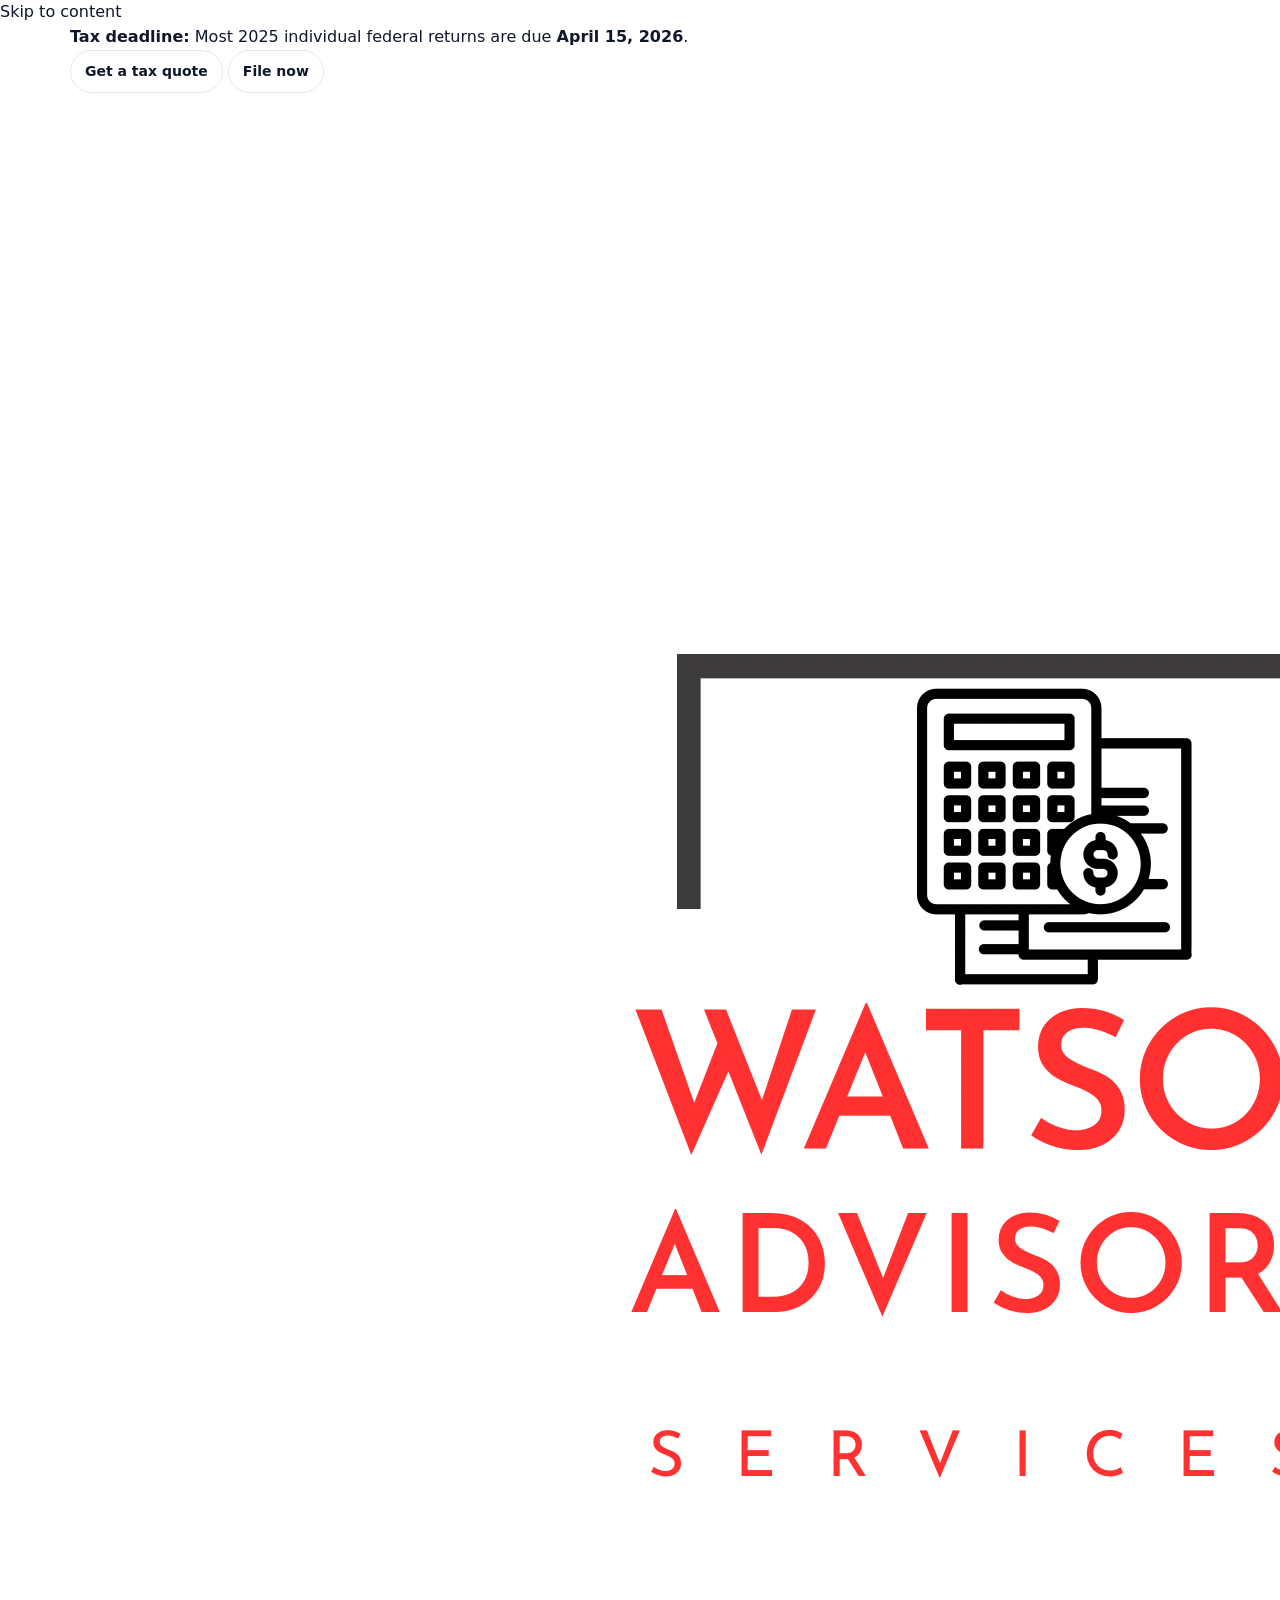
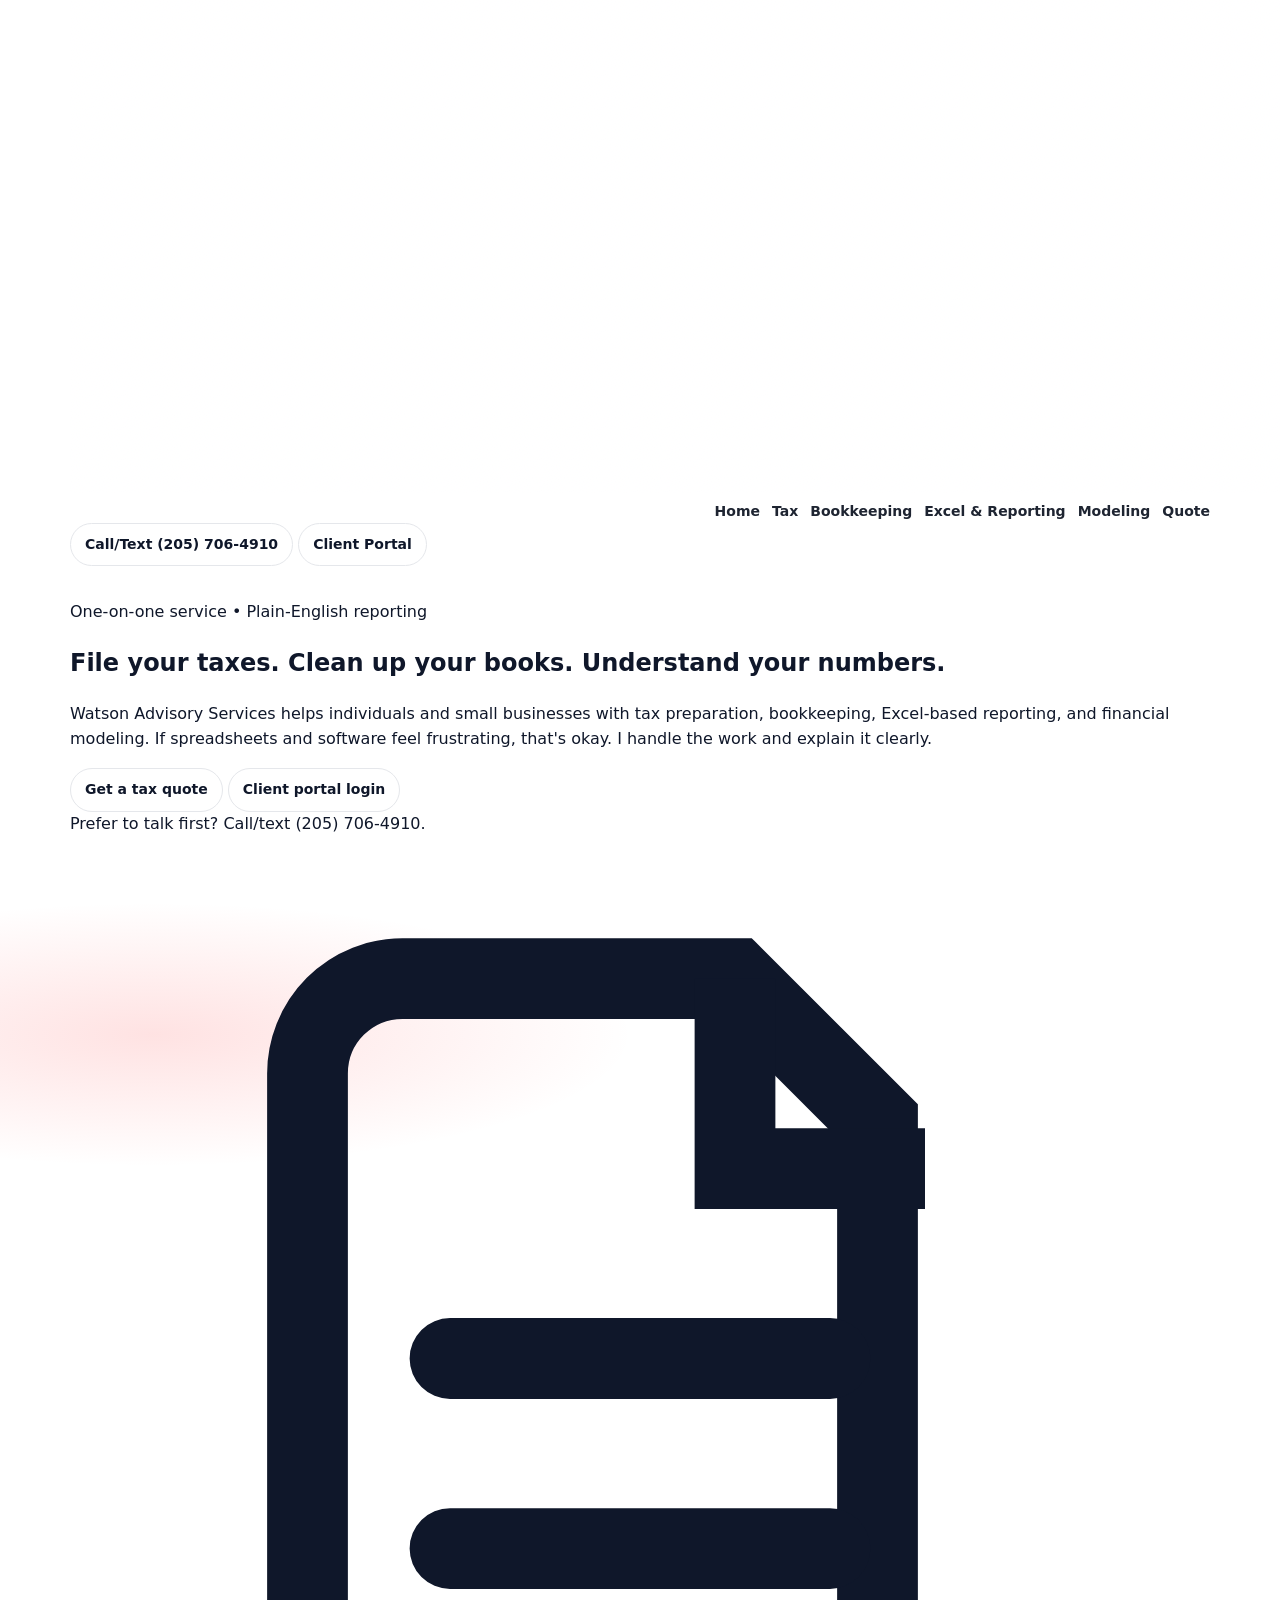
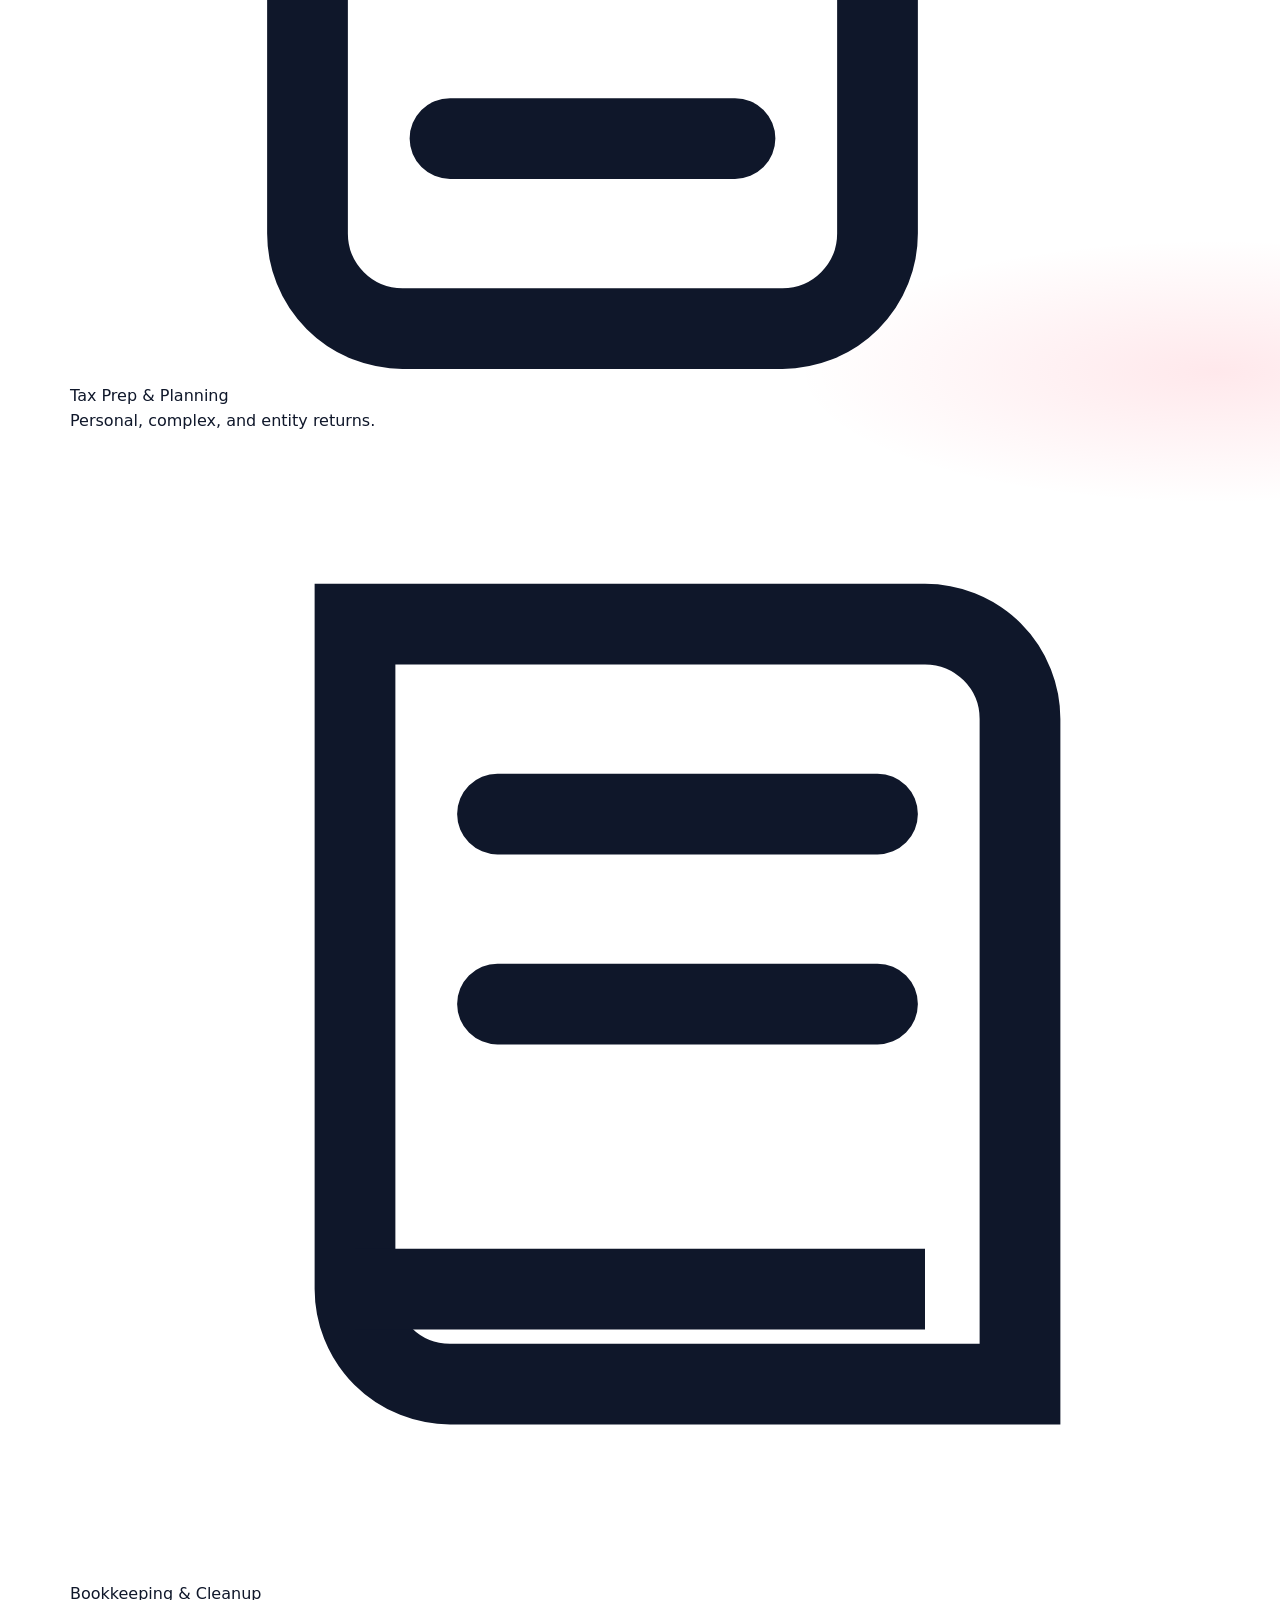
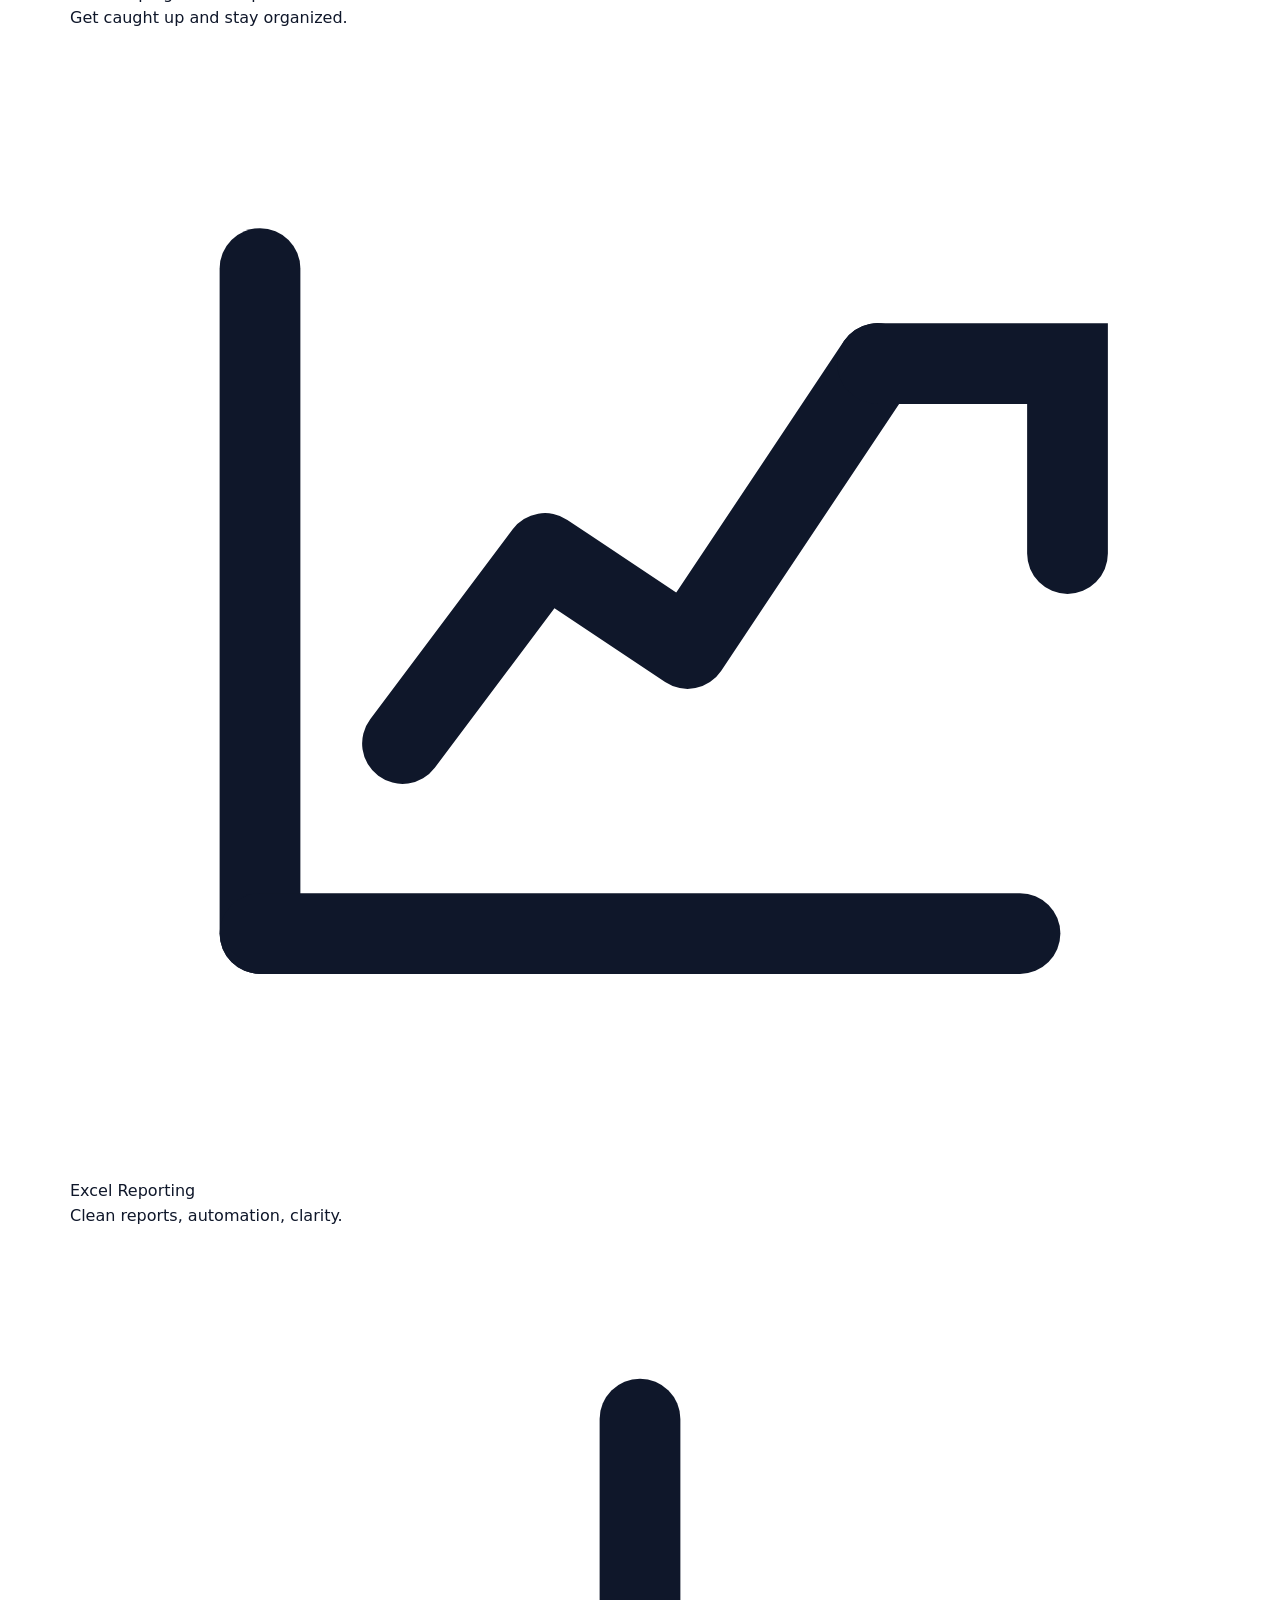
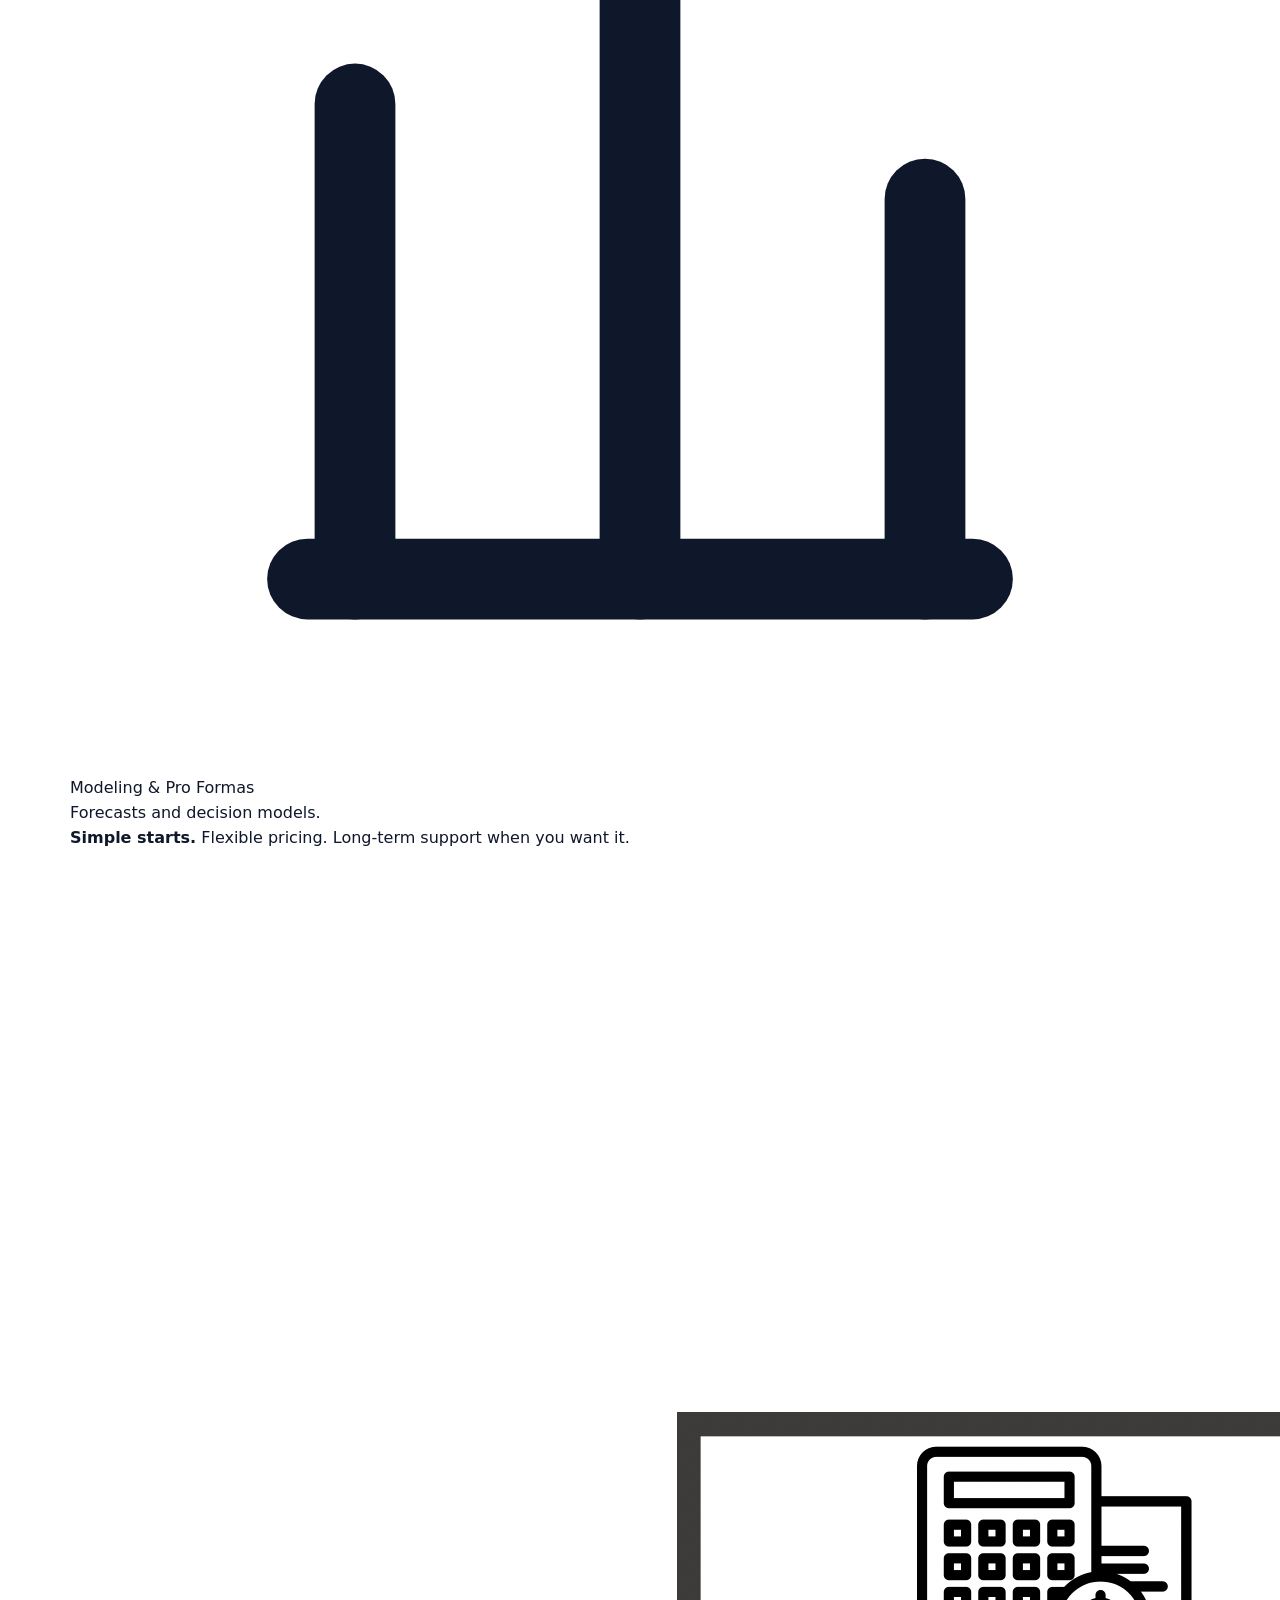
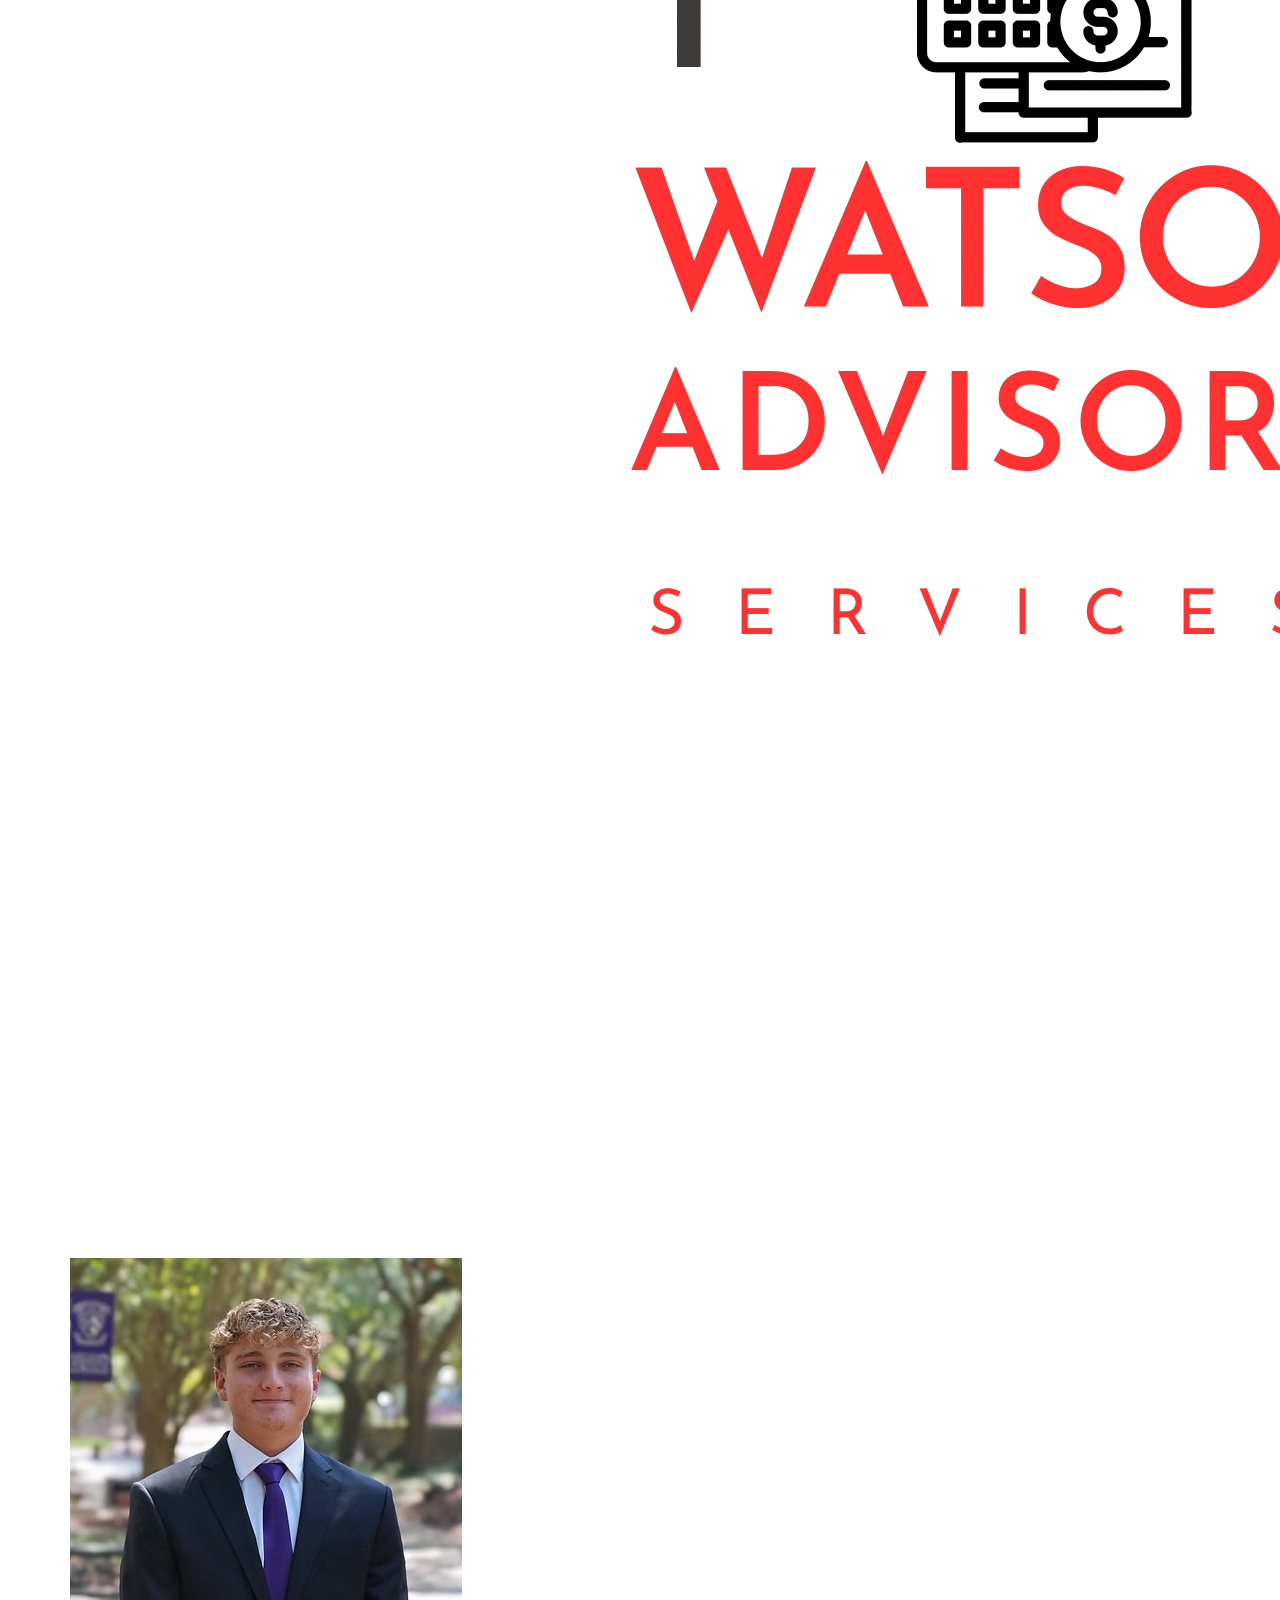
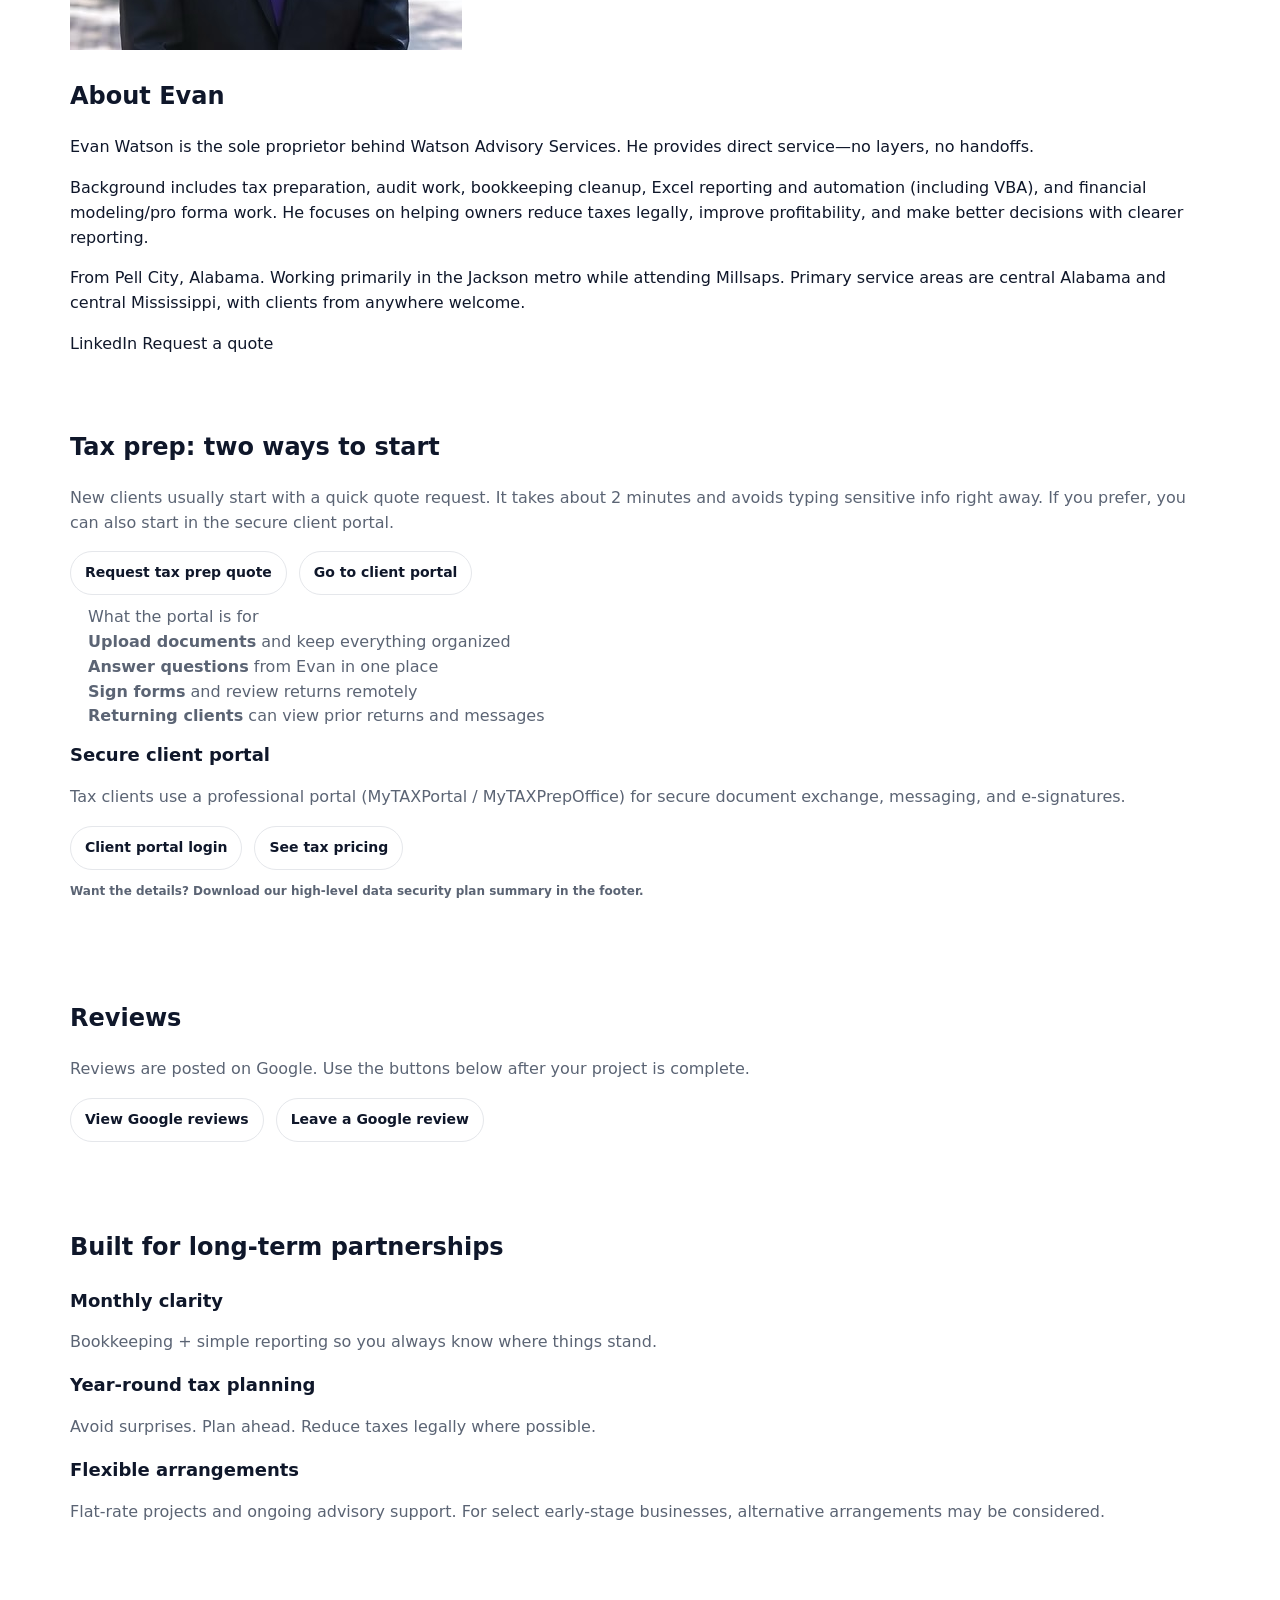
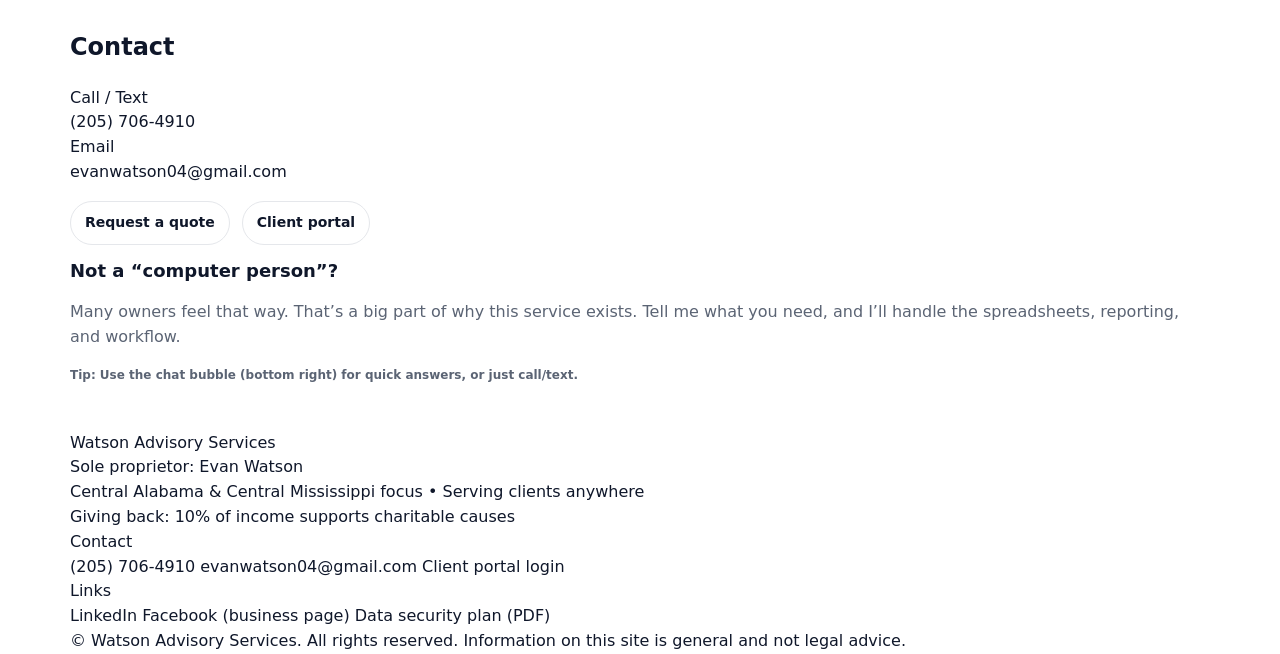
==== index.html @ af69d078 "Add files via upload" ====
<!doctype html>
<html lang="en">
<head>
  <meta charset="utf-8" />
  <meta name="viewport" content="width=device-width,initial-scale=1" />
  <title>Watson Advisory Services | Tax Prep, Bookkeeping, Excel Reporting</title>
  <meta name="description" content="Tax preparation, bookkeeping & cleanup, Excel reporting, and financial modeling—delivered directly by Evan Watson. Flexible start: request a quote or use the secure client portal." />
  <link rel="icon" href="logo.jpg" />
  <link rel="stylesheet" href="styles.css" />
  <script defer src="script.js"></script>
</head>

<body>
  <a class="skip" href="#main">Skip to content</a>

  <div class="topbar" role="banner" aria-label="Tax deadline banner">
    <div class="container topbar__inner">
      <div class="topbar__text">
        <strong>Tax deadline:</strong> Most 2025 individual federal returns are due <strong>April 15, 2026</strong>.
      </div>
      <div class="topbar__actions">
        <a class="btn btn--small btn--ghost" href="quote.html?service=tax">Get a tax quote</a>
        <a class="btn btn--small btn--primary" href="https://watsonadvisoryservices.mytaxportal.online/" target="_blank" rel="noopener">File now</a>
      </div>
    </div>
  </div>

  <header class="header" role="navigation" aria-label="Primary">
    <div class="container header__inner">
      <a class="brand" href="index.html" aria-label="Watson Advisory Services home">
        <span class="brand__logo" aria-hidden="true"><img src="logo.jpg" alt="" /></span>
        <span class="brand__text">
          <span class="brand__name">Watson Advisory Services</span>
          <span class="brand__tag">Tax • Bookkeeping • Excel Reporting • Modeling</span>
        </span>
      </a>

      <nav class="nav">
        <a class="is-active" href="index.html">Home</a>
        <a class="" href="tax-services.html">Tax</a>
        <a class="" href="bookkeeping.html">Bookkeeping</a>
        <a class="" href="analytics-consulting.html">Excel & Reporting</a>
        <a class="" href="financial-modeling.html">Modeling</a>
        <a class="" href="quote.html">Quote</a>
      </nav>

      <div class="header__cta">
        <a class="btn btn--ghost btn--small" href="tel:+12057064910">Call/Text (205) 706-4910</a>
        <a class="btn btn--primary btn--small" href="https://watsonadvisoryservices.mytaxportal.online/" target="_blank" rel="noopener">Client Portal</a>
      </div>
    </div>
  </header>

  <main id="main">
    <section class="hero">
      <div class="container hero__grid">
        <div class="hero__left">
          <div class="hero__badge">One-on-one service • Plain-English reporting</div>

          <h1 class="hero__title">
            File your taxes. Clean up your books. Understand your numbers.
          </h1>

          <p class="hero__lead">
            Watson Advisory Services helps individuals and small businesses with tax preparation, bookkeeping, Excel-based reporting,
            and financial modeling. If spreadsheets and software feel frustrating, that's okay. I handle the work and
            explain it clearly.
          </p>

          <div class="hero__actions">
            <a class="btn btn--primary btn--large" href="quote.html?service=tax">Get a tax quote</a>
            <a class="btn btn--ghost btn--large" href="https://watsonadvisoryservices.mytaxportal.online/" target="_blank" rel="noopener">Client portal login</a>
          </div>

          <div class="hero__micro">
            Prefer to talk first? Call/text <a href="tel:+12057064910">(205) 706-4910</a>.
          </div>

          <div class="mini-grid" aria-label="Services">
            <a class="mini-card" href="tax-services.html">
              <div class="mini-card__icon" aria-hidden="true">
                <svg viewBox="0 0 24 24" fill="none">
                  <path d="M7 3h7l3 3v15a2 2 0 0 1-2 2H7a2 2 0 0 1-2-2V5a2 2 0 0 1 2-2Z" stroke="currentColor" stroke-width="1.7"/>
                  <path d="M14 3v4h4" stroke="currentColor" stroke-width="1.7"/>
                  <path d="M8 11h8M8 15h8M8 19h6" stroke="currentColor" stroke-width="1.7" stroke-linecap="round"/>
                </svg>
              </div>
              <div class="mini-card__title">Tax Prep & Planning</div>
              <div class="mini-card__desc">Personal, complex, and entity returns.</div>
            </a>

            <a class="mini-card" href="bookkeeping.html">
              <div class="mini-card__icon" aria-hidden="true">
                <svg viewBox="0 0 24 24" fill="none">
                  <path d="M6 4h12a2 2 0 0 1 2 2v14H8a2 2 0 0 1-2-2V4Z" stroke="currentColor" stroke-width="1.7"/>
                  <path d="M6 18h12" stroke="currentColor" stroke-width="1.7"/>
                  <path d="M9 8h8M9 12h8" stroke="currentColor" stroke-width="1.7" stroke-linecap="round"/>
                </svg>
              </div>
              <div class="mini-card__title">Bookkeeping & Cleanup</div>
              <div class="mini-card__desc">Get caught up and stay organized.</div>
            </a>

            <a class="mini-card" href="analytics-consulting.html">
              <div class="mini-card__icon" aria-hidden="true">
                <svg viewBox="0 0 24 24" fill="none">
                  <path d="M4 19V5" stroke="currentColor" stroke-width="1.7" stroke-linecap="round"/>
                  <path d="M4 19h16" stroke="currentColor" stroke-width="1.7" stroke-linecap="round"/>
                  <path d="M7 15l3-4 3 2 4-6" stroke="currentColor" stroke-width="1.7" stroke-linecap="round" stroke-linejoin="round"/>
                  <path d="M17 7h4v4" stroke="currentColor" stroke-width="1.7" stroke-linecap="round"/>
                </svg>
              </div>
              <div class="mini-card__title">Excel Reporting</div>
              <div class="mini-card__desc">Clean reports, automation, clarity.</div>
            </a>

            <a class="mini-card" href="financial-modeling.html">
              <div class="mini-card__icon" aria-hidden="true">
                <svg viewBox="0 0 24 24" fill="none">
                  <path d="M6 20V10" stroke="currentColor" stroke-width="1.7" stroke-linecap="round"/>
                  <path d="M12 20V4" stroke="currentColor" stroke-width="1.7" stroke-linecap="round"/>
                  <path d="M18 20v-8" stroke="currentColor" stroke-width="1.7" stroke-linecap="round"/>
                  <path d="M5 20h14" stroke="currentColor" stroke-width="1.7" stroke-linecap="round"/>
                </svg>
              </div>
              <div class="mini-card__title">Modeling & Pro Formas</div>
              <div class="mini-card__desc">Forecasts and decision models.</div>
            </a>
          </div>

          <div class="logo-banner" aria-label="Brand">
            <div class="logo-banner__text">
              <strong>Simple starts.</strong> Flexible pricing. Long-term support when you want it.
            </div>
            <div class="logo-banner__mark" aria-hidden="true">
              <img src="logo.jpg" alt="" />
            </div>
          </div>
        </div>

        <aside class="panel about" aria-label="About Evan">
          <div class="about__photo">
            <img src="headshot.jpg" alt="Evan Watson" />
          </div>

          <h2 class="about__title">About Evan</h2>
          <p class="about__text">
            Evan Watson is the sole proprietor behind Watson Advisory Services. He provides direct service—no layers, no handoffs.
          </p>
          <p class="about__text">
            Background includes tax preparation, audit work, bookkeeping cleanup, Excel reporting and automation
            (including VBA), and financial modeling/pro forma work. He focuses on helping owners reduce taxes legally,
            improve profitability, and make better decisions with clearer reporting.
          </p>
          <p class="about__text">
            From Pell City, Alabama. Working primarily in the Jackson metro while attending Millsaps.
            Primary service areas are central Alabama and central Mississippi, with clients from anywhere welcome.
          </p>

          <div class="about__links">
            <a class="link" href="https://www.linkedin.com/in/evan-watson-93175932b" target="_blank" rel="noopener">LinkedIn</a>
            <a class="link" href="quote.html">Request a quote</a>
          </div>
        </aside>
      </div>
    </section>

    <section class="section" id="tax-start">
      <div class="container">
        <div class="section__grid">
          <div>
            <h2 class="h2">Tax prep: two ways to start</h2>
            <p class="muted">
              New clients usually start with a quick quote request. It takes about 2 minutes and avoids typing sensitive info
              right away. If you prefer, you can also start in the secure client portal.
            </p>

            <div class="cta-row">
              <a class="btn btn--primary" href="quote.html?service=tax">Request tax prep quote</a>
              <a class="btn btn--ghost" href="https://watsonadvisoryservices.mytaxportal.online/" target="_blank" rel="noopener">Go to client portal</a>
            </div>

            <div class="steps" aria-label="What the portal is for">
              <div class="steps__title">What the portal is for</div>
              <div class="steps__items">
                <div class="step"><strong>Upload documents</strong> and keep everything organized</div>
                <div class="step"><strong>Answer questions</strong> from Evan in one place</div>
                <div class="step"><strong>Sign forms</strong> and review returns remotely</div>
                <div class="step"><strong>Returning clients</strong> can view prior returns and messages</div>
              </div>
            </div>
          </div>

          <div class="panel panel--soft">
            <h3 class="h3">Secure client portal</h3>
            <p class="muted">
              Tax clients use a professional portal (MyTAXPortal / MyTAXPrepOffice) for secure document exchange,
              messaging, and e-signatures.
            </p>
            <div class="cta-row">
              <a class="btn btn--primary" href="https://watsonadvisoryservices.mytaxportal.online/" target="_blank" rel="noopener">Client portal login</a>
              <a class="btn btn--ghost" href="tax-services.html">See tax pricing</a>
            </div>
            <p class="small muted">
              Want the details? Download our high-level data security plan summary in the footer.
            </p>
          </div>
        </div>
      </div>
    </section>

    <section class="section section--tint" id="reviews">
      <div class="container">
        <h2 class="h2">Reviews</h2>
        <p class="muted">
          Reviews are posted on Google. Use the buttons below after your project is complete.
        </p>
        <div class="cta-row">
          <a class="btn btn--ghost" href="#" target="_blank" rel="noopener">View Google reviews</a>
          <a class="btn btn--primary" href="#" target="_blank" rel="noopener">Leave a Google review</a>
        </div>
      </div>
    </section>

    <section class="section" id="partnership">
      <div class="container">
        <h2 class="h2">Built for long-term partnerships</h2>
        <div class="cards2">
          <div class="card2">
            <h3 class="h3">Monthly clarity</h3>
            <p class="muted">Bookkeeping + simple reporting so you always know where things stand.</p>
          </div>
          <div class="card2">
            <h3 class="h3">Year-round tax planning</h3>
            <p class="muted">Avoid surprises. Plan ahead. Reduce taxes legally where possible.</p>
          </div>
          <div class="card2">
            <h3 class="h3">Flexible arrangements</h3>
            <p class="muted">
              Flat-rate projects and ongoing advisory support. For select early-stage businesses, alternative arrangements
              may be considered.
            </p>
          </div>
        </div>
      </div>
    </section>

    <section class="section section--tint" id="contact">
      <div class="container">
        <h2 class="h2">Contact</h2>
        <div class="contact">
          <div class="panel">
            <div class="contact__label">Call / Text</div>
            <a class="contact__value" href="tel:+12057064910">(205) 706-4910</a>
            <div class="contact__label">Email</div>
            <a class="contact__value" href="mailto:evanwatson04@gmail.com">evanwatson04@gmail.com</a>
            <div class="cta-row">
              <a class="btn btn--primary" href="quote.html">Request a quote</a>
              <a class="btn btn--ghost" href="https://watsonadvisoryservices.mytaxportal.online/" target="_blank" rel="noopener">Client portal</a>
            </div>
          </div>

          <div class="panel panel--soft">
            <h3 class="h3">Not a “computer person”?</h3>
            <p class="muted">
              Many owners feel that way. That’s a big part of why this service exists.
              Tell me what you need, and I’ll handle the spreadsheets, reporting, and workflow.
            </p>
            <p class="muted small">
              Tip: Use the chat bubble (bottom right) for quick answers, or just call/text.
            </p>
          </div>
        </div>
      </div>
    </section>

    <footer class="footer">
      <div class="container footer__inner">
        <div class="footer__col">
          <div class="footer__brand">Watson Advisory Services</div>
          <div class="footer__muted">Sole proprietor: Evan Watson</div>
          <div class="footer__muted">Central Alabama & Central Mississippi focus • Serving clients anywhere</div>
          <div class="footer__muted">Giving back: 10% of income supports charitable causes</div>
        </div>

        <div class="footer__col">
          <div class="footer__title">Contact</div>
          <a class="footer__link" href="tel:+12057064910">(205) 706-4910</a>
          <a class="footer__link" href="mailto:evanwatson04@gmail.com">evanwatson04@gmail.com</a>
          <a class="footer__link" href="https://watsonadvisoryservices.mytaxportal.online/" target="_blank" rel="noopener">Client portal login</a>
        </div>

        <div class="footer__col">
          <div class="footer__title">Links</div>
          <a class="footer__link" href="https://www.linkedin.com/in/evan-watson-93175932b" target="_blank" rel="noopener">LinkedIn</a>
          <a class="footer__link" href="https://www.facebook.com/share/181qwibuGE/?mibextid=wwXIfr" target="_blank" rel="noopener">Facebook (business page)</a>
          <a class="footer__link" href="data-security-plan.pdf" target="_blank" rel="noopener">Data security plan (PDF)</a>
        </div>
      </div>

      <div class="container footer__bottom">
        <span>© <span id="year"></span> Watson Advisory Services. All rights reserved.</span>
        <span class="footer__muted">Information on this site is general and not legal advice.</span>
      </div>
    </footer>
  </main>
</body>
</html>
---- styles.css ----
:root{
  --brand:#fd3334;
  --brand-2:#ff1f3f;
  --ink:#0f172a;
  --muted:#5b6474;
  --bg:#ffffff;
  --tint:#fff5f5;
  --card:#ffffff;
  --line:#e5e7eb;
  --shadow:0 18px 40px rgba(15, 23, 42, 0.10);
  --shadow-soft:0 12px 26px rgba(15, 23, 42, 0.08);
  --radius:18px;
  --radius-sm:14px;
}

*{ box-sizing:border-box; }
html,body{ margin:0; padding:0; }
body{
  font-family: ui-sans-serif, system-ui, -apple-system, Segoe UI, Roboto, Helvetica, Arial, "Apple Color Emoji","Segoe UI Emoji";
  background: var(--bg);
  color: var(--ink);
  line-height: 1.55;
}

a{ color: inherit; text-decoration: none; }
a:hover{ text-decoration: underline; }

.container{
  width:min(1140px, calc(100% - 36px));
  margin:0 auto;
}

.skip-link{
  position:absolute;
  top:-60px;
  left:16px;
  background:#000;
  color:#fff;
  padding:10px 12px;
  border-radius:999px;
  z-index:9999;
}
.skip-link:focus{ top:16px; }

#scroll-progress{
  position:fixed;
  top:0;
  left:0;
  height:3px;
  width:0%;
  background:linear-gradient(90deg, var(--brand), var(--brand-2));
  z-index:10000;
}

/* Header */
.site-header{
  position:sticky;
  top:0;
  z-index:1000;
  background:rgba(255,255,255,0.92);
  backdrop-filter: blur(10px);
  border-bottom:1px solid var(--line);
}

.header-inner{
  display:flex;
  align-items:center;
  justify-content:space-between;
  gap:14px;
  padding:10px 0;
}

.brand{
  display:flex;
  align-items:center;
  gap:12px;
  min-width: 260px;
}

.logo-box{
  width:52px;
  height:52px;
  border-radius:14px;
  overflow:hidden;
  border:1px solid var(--line);
  background:#fff;
  display:flex;
  align-items:center;
  justify-content:center;
}
.logo-box img{
  width:92px; /* crop/zoom to remove white border */
  height:auto;
  transform: scale(1.22);
}

.brand-text{ display:flex; flex-direction:column; line-height:1.1; }
.brand-name{ font-weight:900; letter-spacing:-0.02em; }
.brand-sub{ font-size:12px; color:var(--muted); font-weight:700; }

.nav{
  display:flex;
  flex-wrap:wrap;
  align-items:center;
  justify-content:flex-end;
  gap:12px;
}
.nav a{
  font-weight:800;
  font-size:14px;
  color: #0b1220;
  opacity:0.92;
}
.nav a.active{ color: var(--brand); }

.btn{
  display:inline-flex;
  align-items:center;
  justify-content:center;
  gap:10px;
  padding:10px 14px;
  border-radius:999px;
  border:1px solid var(--line);
  font-weight:900;
  font-size:14px;
  text-decoration:none;
  cursor:pointer;
  transition: transform 160ms ease, box-shadow 160ms ease, border-color 160ms ease;
}
.btn:hover{
  text-decoration:none;
  transform: translateY(-1px);
  box-shadow: var(--shadow-soft);
}
.btn:active{ transform: translateY(0px); box-shadow:none; }
.btn-primary{
  background: linear-gradient(90deg, var(--brand), var(--brand-2));
  color:white;
  border-color: transparent;
}
.btn-ghost{ background:#fff; }
.btn-lg{ padding:12px 16px; font-size:15px; }

.hero{
  padding: 34px 0 18px;
  background:
    radial-gradient(800px 220px at 12% 6%, rgba(253,51,52,0.14), transparent 60%),
    radial-gradient(760px 240px at 95% 18%, rgba(255,31,63,0.10), transparent 55%);
}

.hero-grid{
  display:grid;
  grid-template-columns: 1.6fr 0.9fr;
  gap:20px;
  align-items:start;
}

.hero-copy h1{
  margin:0 0 10px;
  font-size: clamp(28px, 3.3vw, 44px);
  letter-spacing:-0.02em;
  line-height:1.12;
}
.lead{
  margin:0;
  color:#0b1220;
  opacity:0.92;
  font-size:16px;
}
.cta-row{
  display:flex;
  flex-wrap:wrap;
  gap:12px;
  margin-top:16px;
}
.trust-row{
  display:flex;
  flex-wrap:wrap;
  gap:10px;
  margin-top:16px;
}
.trust-pill{
  border:1px solid var(--line);
  border-radius:999px;
  padding:8px 10px;
  background:#fff;
  font-weight:800;
  font-size:13px;
  color: #0b1220;
}

.section{ padding: 34px 0; }
.section-tinted{
  background: var(--tint);
  border-top:1px solid var(--line);
  border-bottom:1px solid var(--line);
}

.section-title{
  margin:0 0 12px;
  font-size: 22px;
  letter-spacing:-0.01em;
}

.cards{
  margin-top: 14px;
  display:grid;
  grid-template-columns: repeat(4, 1fr);
  gap:14px;
}
.card{
  border:1px solid var(--line);
  border-radius: var(--radius);
  background: var(--card);
  padding: 16px;
  box-shadow: 0 12px 24px rgba(15, 23, 42, 0.06);
  transition: transform 170ms ease, box-shadow 170ms ease, border-color 170ms ease;
}
.card:hover{
  text-decoration:none;
  transform: translateY(-2px);
  box-shadow: var(--shadow);
  border-color: rgba(253,51,52,0.30);
}
.card h3{ margin:0 0 8px; font-size:16px; }
.card p{ margin:0; color:var(--muted); }
.card-link{
  display:inline-block;
  margin-top:12px;
  font-weight:900;
  color: var(--brand);
}

.hero-card{
  border:1px solid var(--line);
  border-radius: var(--radius);
  background:#fff;
  box-shadow: var(--shadow);
  padding:16px;
}

.h3{ margin: 12px 0 8px; font-size:18px; }
.h4{ margin: 0 0 6px; font-size:16px; }
.muted{ color: var(--muted); }

.headshot-frame{
  width:100%;
  aspect-ratio: 4 / 5;
  border-radius: var(--radius-sm);
  overflow:hidden;
  border:1px solid var(--line);
  background:#0b1220;
}
.headshot-frame img{
  width:100%;
  height:100%;
  object-fit:cover;
  object-position: 50% 40%;
}

.contact-block{
  margin-top: 10px;
  display:flex;
  flex-direction:column;
  gap:6px;
}
.contact-link{
  font-weight: 1000;
  color: var(--brand);
}
.micro-links{
  margin-top: 10px;
  color: var(--muted);
  font-weight: 800;
  font-size: 13px;
  display:flex;
  gap:10px;
  flex-wrap:wrap;
}

.how-it-works{ margin-top: 18px; }
.steps{
  margin: 10px 0 0;
  padding-left: 18px;
  color: var(--muted);
}
.steps li{ margin: 8px 0; }
.steps-compact li{ margin: 6px 0; }

.notice{
  margin-top: 14px;
  background: #fff;
  border: 1px solid rgba(253,51,52,0.25);
  border-left: 6px solid var(--brand);
  padding: 12px 14px;
  border-radius: 14px;
  font-weight: 800;
}

/* Pricing (clickable) */
.pricing-grid{
  margin-top:14px;
  display:grid;
  gap:14px;
  grid-template-columns: repeat(3, 1fr);
}
.price-card{
  border:1px solid var(--line);
  border-radius: var(--radius);
  background:#fff;
  padding: 16px;
  box-shadow: 0 12px 24px rgba(15,23,42,0.06);
  transition: transform 170ms ease, box-shadow 170ms ease, border-color 170ms ease;
}
.price-card:hover{
  text-decoration:none;
  transform: translateY(-2px);
  box-shadow: var(--shadow);
  border-color: rgba(253,51,52,0.30);
}
.price-card--portal{
  background: linear-gradient(180deg, rgba(253,51,52,0.06), rgba(255,255,255,1) 55%);
}
.price-card h3{ margin:0 0 8px; font-size:16px; }
.price{
  font-size: 28px;
  font-weight: 1000;
  color: var(--brand);
  margin-bottom: 8px;
}
.small{ font-size: 12px; color: var(--muted); font-weight: 900; }
.mini-cta{ color: var(--brand); font-weight: 1000; }

.card-actions{
  display:flex;
  gap:10px;
  flex-wrap:wrap;
  margin-top:12px;
}
.card-actions .btn{
  padding: 9px 12px;
  font-size: 13px;
}

.page-hero{ padding: 28px 0 12px; }
.page-hero h1{
  margin:0 0 10px;
  font-size: clamp(26px, 3vw, 40px);
  letter-spacing:-0.02em;
}

.two-col{
  display:grid;
  grid-template-columns: 1.3fr 0.7fr;
  gap:16px;
  margin-top: 12px;
}
.top-gap{ margin-top: 18px; }

.callout{
  border:1px solid var(--line);
  border-radius: var(--radius);
  background:#fff;
  padding: 14px;
  box-shadow: 0 12px 24px rgba(15,23,42,0.06);
}

.checklist{
  list-style:none;
  padding-left:0;
  margin:0;
}
.checklist li{
  padding: 8px 0 8px 28px;
  position:relative;
  border-bottom: 1px dashed #f0f0f0;
}
.checklist li::before{
  content:"✓";
  position:absolute;
  left:0;
  top:8px;
  font-weight:1000;
  color: var(--brand);
}

.work-grid{
  margin-top: 12px;
  display:grid;
  grid-template-columns: repeat(3, 1fr);
  gap: 12px;
}
.work-card{
  border:1px solid var(--line);
  border-radius: var(--radius);
  background:#fff;
  padding: 14px;
  box-shadow: 0 12px 24px rgba(15,23,42,0.05);
}
.work-card p{ margin:0; color:#0b1220; opacity:0.92; }

.contact-grid{
  display:grid;
  grid-template-columns: repeat(3, 1fr);
  gap: 14px;
}
.contact-card{
  border:1px solid var(--line);
  border-radius: var(--radius);
  background:#fff;
  padding: 14px;
  box-shadow: 0 12px 24px rgba(15,23,42,0.05);
}

.form{
  display:flex;
  flex-direction:column;
  gap: 12px;
}
.form-card{
  border: 1px solid var(--line);
  border-radius: var(--radius);
  background:#fff;
  padding: 16px;
  box-shadow: var(--shadow);
}
.form-row{
  display:grid;
  grid-template-columns: 1fr 1fr;
  gap: 12px;
}
label{
  display:flex;
  flex-direction:column;
  gap: 6px;
  font-weight: 900;
  font-size: 14px;
}
input, select, textarea{
  font: inherit;
  border:1px solid var(--line);
  border-radius: 14px;
  padding: 10px 12px;
  outline:none;
}
input:focus, select:focus, textarea:focus{
  border-color: rgba(253,51,52,0.55);
  box-shadow: 0 0 0 4px rgba(253,51,52,0.12);
}

.fineprint{
  margin: 4px 0 0;
  color: var(--muted);
  font-size: 13px;
  font-weight: 700;
}

.reviews-header{
  display:flex;
  align-items:flex-end;
  justify-content:space-between;
  gap: 12px;
  flex-wrap: wrap;
}
.reviews-actions{ display:flex; gap: 10px; flex-wrap: wrap; }
.reviews-grid{
  margin-top: 14px;
  display:grid;
  grid-template-columns: repeat(3, 1fr);
  gap: 12px;
}
.review-card{
  border:1px solid var(--line);
  border-radius: var(--radius);
  background:#fff;
  padding: 14px;
  box-shadow: 0 12px 24px rgba(15,23,42,0.05);
}
.review-top{
  display:flex;
  justify-content:space-between;
  gap:10px;
  align-items:baseline;
  flex-wrap:wrap;
}
.review-author{ font-weight: 1000; }
.review-stars{ color: var(--brand); font-weight: 1000; letter-spacing: 1px; }
.review-meta{ color: var(--muted); font-weight: 800; font-size: 12px; margin-top: 4px; }
.review-text{ margin: 10px 0 0; color:#0b1220; opacity:0.92; }

/* Footer */
.site-footer{
  border-top: 1px solid var(--line);
  padding: 18px 0;
  background: #fff;
}
.footer-inner{
  display:flex;
  justify-content:space-between;
  align-items:flex-start;
  gap:12px;
  flex-wrap:wrap;
}
.footer-brand{ font-weight: 1000; }
.footer-muted{ color: var(--muted); font-size: 13px; font-weight: 700; }
.footer-links{
  display:flex;
  gap: 12px;
  flex-wrap: wrap;
  font-weight: 900;
  color: #0b1220;
  opacity: 0.9;
}

/* Mobile quick actions */
.mobile-bar{
  position: fixed;
  bottom: 14px;
  left: 50%;
  transform: translateX(-50%);
  display:none;
  background: rgba(255,255,255,0.92);
  border: 1px solid var(--line);
  border-radius: 999px;
  box-shadow: var(--shadow);
  overflow:hidden;
}
.mobile-bar a{
  padding: 12px 14px;
  font-weight: 1000;
  font-size: 14px;
}
.mobile-bar a + a{ border-left: 1px solid var(--line); }

/* Simple FAQ */
.faq details{
  border:1px solid var(--line);
  border-radius: var(--radius);
  background:#fff;
  padding: 12px 14px;
  box-shadow: 0 12px 24px rgba(15,23,42,0.05);
}
.faq details + details{ margin-top: 10px; }
.faq summary{ cursor:pointer; font-weight: 1000; }
.faq p{ margin: 10px 0 0; color: var(--muted); font-weight: 700; }

/* Thanks page */
.thanks{
  min-height: 100vh;
  display:flex;
  align-items:center;
  justify-content:center;
  padding: 24px;
  background:
    radial-gradient(900px 260px at 12% 10%, rgba(253,51,52,0.14), transparent 60%),
    radial-gradient(900px 260px at 90% 18%, rgba(255,31,63,0.12), transparent 60%);
}
.thanks-card{
  width: min(520px, 100%);
  background:#fff;
  border: 1px solid var(--line);
  border-radius: var(--radius);
  box-shadow: var(--shadow);
  padding: 18px;
}
.thanks-card h1{ margin:0 0 10px; }

@media (max-width: 980px){
  .hero-grid{ grid-template-columns: 1fr; }
  .cards{ grid-template-columns: 1fr 1fr; }
  .pricing-grid{ grid-template-columns: 1fr; }
  .two-col{ grid-template-columns: 1fr; }
  .work-grid{ grid-template-columns: 1fr; }
  .contact-grid{ grid-template-columns: 1fr; }
  .form-row{ grid-template-columns: 1fr; }
  .mobile-bar{ display:flex; }
}
@media (prefers-reduced-motion: reduce){
  .btn, .card, .price-card{ transition:none; }
}
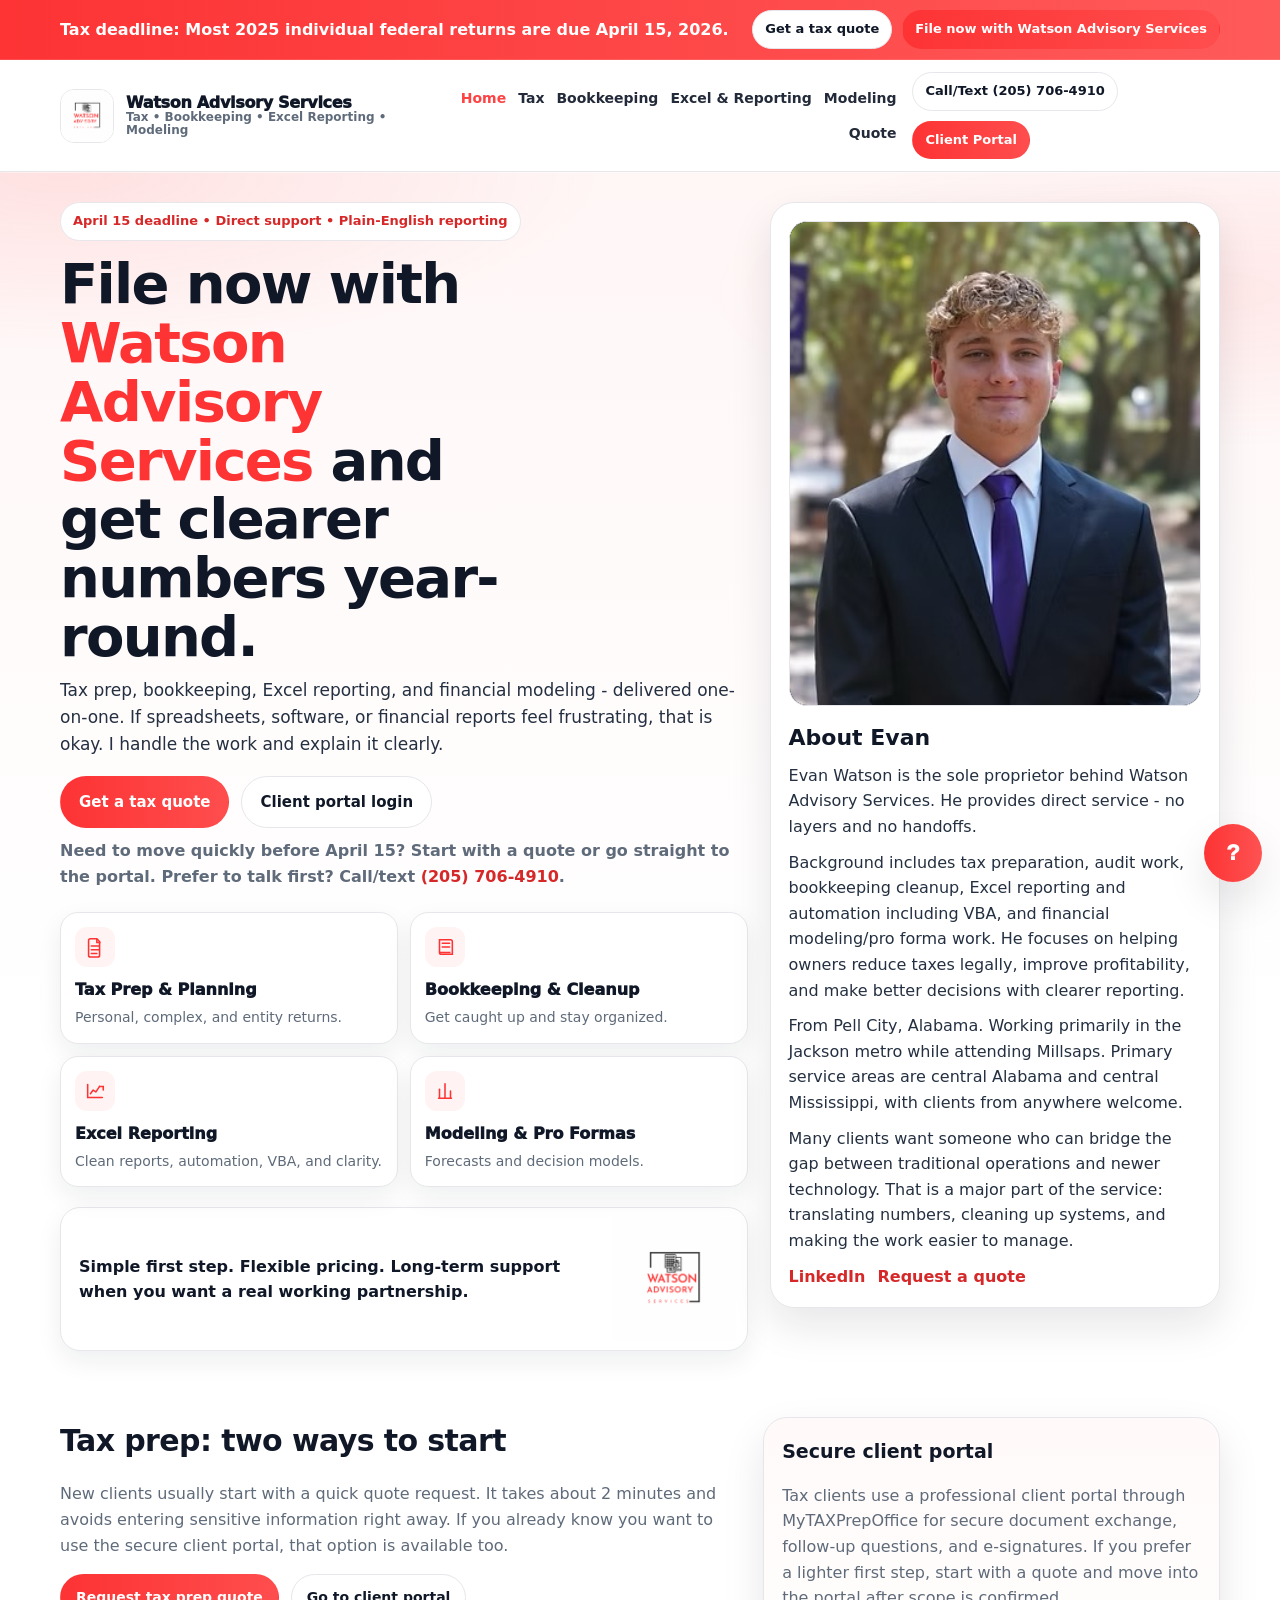
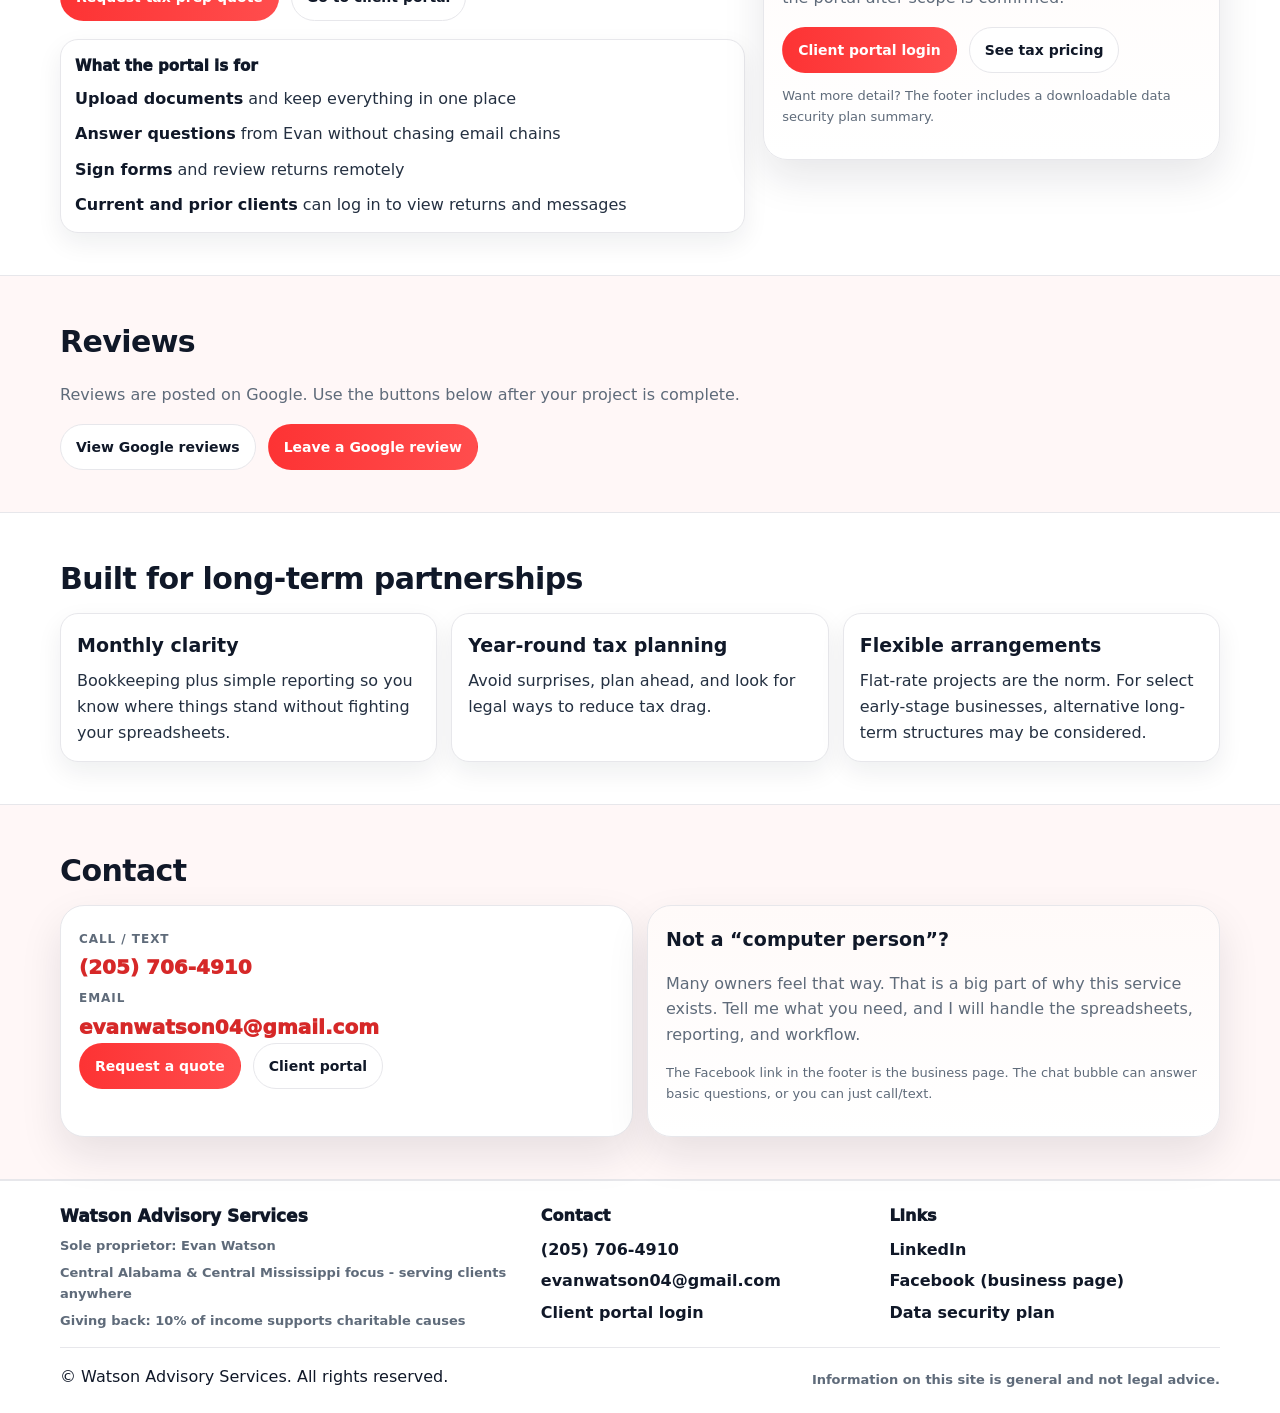
==== commit 19f220a1: "Add files via upload" ====
--- a/index.html
+++ b/index.html
@@ -1,308 +1,294 @@
-<!doctype html>
-<html lang="en">
-<head>
-  <meta charset="utf-8" />
-  <meta name="viewport" content="width=device-width,initial-scale=1" />
-  <title>Watson Advisory Services | Tax Prep, Bookkeeping, Excel Reporting</title>
-  <meta name="description" content="Tax preparation, bookkeeping & cleanup, Excel reporting, and financial modeling—delivered directly by Evan Watson. Flexible start: request a quote or use the secure client portal." />
-  <link rel="icon" href="logo.jpg" />
-  <link rel="stylesheet" href="styles.css" />
-  <script defer src="script.js"></script>
-</head>
-
-<body>
-  <a class="skip" href="#main">Skip to content</a>
-
-  <div class="topbar" role="banner" aria-label="Tax deadline banner">
-    <div class="container topbar__inner">
-      <div class="topbar__text">
-        <strong>Tax deadline:</strong> Most 2025 individual federal returns are due <strong>April 15, 2026</strong>.
-      </div>
-      <div class="topbar__actions">
-        <a class="btn btn--small btn--ghost" href="quote.html?service=tax">Get a tax quote</a>
-        <a class="btn btn--small btn--primary" href="https://watsonadvisoryservices.mytaxportal.online/" target="_blank" rel="noopener">File now</a>
-      </div>
-    </div>
-  </div>
-
-  <header class="header" role="navigation" aria-label="Primary">
-    <div class="container header__inner">
-      <a class="brand" href="index.html" aria-label="Watson Advisory Services home">
-        <span class="brand__logo" aria-hidden="true"><img src="logo.jpg" alt="" /></span>
-        <span class="brand__text">
-          <span class="brand__name">Watson Advisory Services</span>
-          <span class="brand__tag">Tax • Bookkeeping • Excel Reporting • Modeling</span>
-        </span>
-      </a>
-
-      <nav class="nav">
-        <a class="is-active" href="index.html">Home</a>
-        <a class="" href="tax-services.html">Tax</a>
-        <a class="" href="bookkeeping.html">Bookkeeping</a>
-        <a class="" href="analytics-consulting.html">Excel & Reporting</a>
-        <a class="" href="financial-modeling.html">Modeling</a>
-        <a class="" href="quote.html">Quote</a>
-      </nav>
-
-      <div class="header__cta">
-        <a class="btn btn--ghost btn--small" href="tel:+12057064910">Call/Text (205) 706-4910</a>
-        <a class="btn btn--primary btn--small" href="https://watsonadvisoryservices.mytaxportal.online/" target="_blank" rel="noopener">Client Portal</a>
-      </div>
-    </div>
-  </header>
-
-  <main id="main">
-    <section class="hero">
-      <div class="container hero__grid">
-        <div class="hero__left">
-          <div class="hero__badge">One-on-one service • Plain-English reporting</div>
-
-          <h1 class="hero__title">
-            File your taxes. Clean up your books. Understand your numbers.
-          </h1>
-
-          <p class="hero__lead">
-            Watson Advisory Services helps individuals and small businesses with tax preparation, bookkeeping, Excel-based reporting,
-            and financial modeling. If spreadsheets and software feel frustrating, that's okay. I handle the work and
-            explain it clearly.
-          </p>
-
-          <div class="hero__actions">
-            <a class="btn btn--primary btn--large" href="quote.html?service=tax">Get a tax quote</a>
-            <a class="btn btn--ghost btn--large" href="https://watsonadvisoryservices.mytaxportal.online/" target="_blank" rel="noopener">Client portal login</a>
-          </div>
-
-          <div class="hero__micro">
-            Prefer to talk first? Call/text <a href="tel:+12057064910">(205) 706-4910</a>.
-          </div>
-
-          <div class="mini-grid" aria-label="Services">
-            <a class="mini-card" href="tax-services.html">
-              <div class="mini-card__icon" aria-hidden="true">
-                <svg viewBox="0 0 24 24" fill="none">
-                  <path d="M7 3h7l3 3v15a2 2 0 0 1-2 2H7a2 2 0 0 1-2-2V5a2 2 0 0 1 2-2Z" stroke="currentColor" stroke-width="1.7"/>
-                  <path d="M14 3v4h4" stroke="currentColor" stroke-width="1.7"/>
-                  <path d="M8 11h8M8 15h8M8 19h6" stroke="currentColor" stroke-width="1.7" stroke-linecap="round"/>
-                </svg>
-              </div>
-              <div class="mini-card__title">Tax Prep & Planning</div>
-              <div class="mini-card__desc">Personal, complex, and entity returns.</div>
-            </a>
-
-            <a class="mini-card" href="bookkeeping.html">
-              <div class="mini-card__icon" aria-hidden="true">
-                <svg viewBox="0 0 24 24" fill="none">
-                  <path d="M6 4h12a2 2 0 0 1 2 2v14H8a2 2 0 0 1-2-2V4Z" stroke="currentColor" stroke-width="1.7"/>
-                  <path d="M6 18h12" stroke="currentColor" stroke-width="1.7"/>
-                  <path d="M9 8h8M9 12h8" stroke="currentColor" stroke-width="1.7" stroke-linecap="round"/>
-                </svg>
-              </div>
-              <div class="mini-card__title">Bookkeeping & Cleanup</div>
-              <div class="mini-card__desc">Get caught up and stay organized.</div>
-            </a>
-
-            <a class="mini-card" href="analytics-consulting.html">
-              <div class="mini-card__icon" aria-hidden="true">
-                <svg viewBox="0 0 24 24" fill="none">
-                  <path d="M4 19V5" stroke="currentColor" stroke-width="1.7" stroke-linecap="round"/>
-                  <path d="M4 19h16" stroke="currentColor" stroke-width="1.7" stroke-linecap="round"/>
-                  <path d="M7 15l3-4 3 2 4-6" stroke="currentColor" stroke-width="1.7" stroke-linecap="round" stroke-linejoin="round"/>
-                  <path d="M17 7h4v4" stroke="currentColor" stroke-width="1.7" stroke-linecap="round"/>
-                </svg>
-              </div>
-              <div class="mini-card__title">Excel Reporting</div>
-              <div class="mini-card__desc">Clean reports, automation, clarity.</div>
-            </a>
-
-            <a class="mini-card" href="financial-modeling.html">
-              <div class="mini-card__icon" aria-hidden="true">
-                <svg viewBox="0 0 24 24" fill="none">
-                  <path d="M6 20V10" stroke="currentColor" stroke-width="1.7" stroke-linecap="round"/>
-                  <path d="M12 20V4" stroke="currentColor" stroke-width="1.7" stroke-linecap="round"/>
-                  <path d="M18 20v-8" stroke="currentColor" stroke-width="1.7" stroke-linecap="round"/>
-                  <path d="M5 20h14" stroke="currentColor" stroke-width="1.7" stroke-linecap="round"/>
-                </svg>
-              </div>
-              <div class="mini-card__title">Modeling & Pro Formas</div>
-              <div class="mini-card__desc">Forecasts and decision models.</div>
-            </a>
-          </div>
-
-          <div class="logo-banner" aria-label="Brand">
-            <div class="logo-banner__text">
-              <strong>Simple starts.</strong> Flexible pricing. Long-term support when you want it.
-            </div>
-            <div class="logo-banner__mark" aria-hidden="true">
-              <img src="logo.jpg" alt="" />
-            </div>
-          </div>
-        </div>
-
-        <aside class="panel about" aria-label="About Evan">
-          <div class="about__photo">
-            <img src="headshot.jpg" alt="Evan Watson" />
-          </div>
-
-          <h2 class="about__title">About Evan</h2>
-          <p class="about__text">
-            Evan Watson is the sole proprietor behind Watson Advisory Services. He provides direct service—no layers, no handoffs.
-          </p>
-          <p class="about__text">
-            Background includes tax preparation, audit work, bookkeeping cleanup, Excel reporting and automation
-            (including VBA), and financial modeling/pro forma work. He focuses on helping owners reduce taxes legally,
-            improve profitability, and make better decisions with clearer reporting.
-          </p>
-          <p class="about__text">
-            From Pell City, Alabama. Working primarily in the Jackson metro while attending Millsaps.
-            Primary service areas are central Alabama and central Mississippi, with clients from anywhere welcome.
-          </p>
-
-          <div class="about__links">
-            <a class="link" href="https://www.linkedin.com/in/evan-watson-93175932b" target="_blank" rel="noopener">LinkedIn</a>
-            <a class="link" href="quote.html">Request a quote</a>
-          </div>
-        </aside>
-      </div>
-    </section>
-
-    <section class="section" id="tax-start">
-      <div class="container">
-        <div class="section__grid">
-          <div>
-            <h2 class="h2">Tax prep: two ways to start</h2>
-            <p class="muted">
-              New clients usually start with a quick quote request. It takes about 2 minutes and avoids typing sensitive info
-              right away. If you prefer, you can also start in the secure client portal.
-            </p>
-
-            <div class="cta-row">
-              <a class="btn btn--primary" href="quote.html?service=tax">Request tax prep quote</a>
-              <a class="btn btn--ghost" href="https://watsonadvisoryservices.mytaxportal.online/" target="_blank" rel="noopener">Go to client portal</a>
-            </div>
-
-            <div class="steps" aria-label="What the portal is for">
-              <div class="steps__title">What the portal is for</div>
-              <div class="steps__items">
-                <div class="step"><strong>Upload documents</strong> and keep everything organized</div>
-                <div class="step"><strong>Answer questions</strong> from Evan in one place</div>
-                <div class="step"><strong>Sign forms</strong> and review returns remotely</div>
-                <div class="step"><strong>Returning clients</strong> can view prior returns and messages</div>
-              </div>
-            </div>
-          </div>
-
-          <div class="panel panel--soft">
-            <h3 class="h3">Secure client portal</h3>
-            <p class="muted">
-              Tax clients use a professional portal (MyTAXPortal / MyTAXPrepOffice) for secure document exchange,
-              messaging, and e-signatures.
-            </p>
-            <div class="cta-row">
-              <a class="btn btn--primary" href="https://watsonadvisoryservices.mytaxportal.online/" target="_blank" rel="noopener">Client portal login</a>
-              <a class="btn btn--ghost" href="tax-services.html">See tax pricing</a>
-            </div>
-            <p class="small muted">
-              Want the details? Download our high-level data security plan summary in the footer.
-            </p>
-          </div>
-        </div>
-      </div>
-    </section>
-
-    <section class="section section--tint" id="reviews">
-      <div class="container">
-        <h2 class="h2">Reviews</h2>
-        <p class="muted">
-          Reviews are posted on Google. Use the buttons below after your project is complete.
-        </p>
-        <div class="cta-row">
-          <a class="btn btn--ghost" href="#" target="_blank" rel="noopener">View Google reviews</a>
-          <a class="btn btn--primary" href="#" target="_blank" rel="noopener">Leave a Google review</a>
-        </div>
-      </div>
-    </section>
-
-    <section class="section" id="partnership">
-      <div class="container">
-        <h2 class="h2">Built for long-term partnerships</h2>
-        <div class="cards2">
-          <div class="card2">
-            <h3 class="h3">Monthly clarity</h3>
-            <p class="muted">Bookkeeping + simple reporting so you always know where things stand.</p>
-          </div>
-          <div class="card2">
-            <h3 class="h3">Year-round tax planning</h3>
-            <p class="muted">Avoid surprises. Plan ahead. Reduce taxes legally where possible.</p>
-          </div>
-          <div class="card2">
-            <h3 class="h3">Flexible arrangements</h3>
-            <p class="muted">
-              Flat-rate projects and ongoing advisory support. For select early-stage businesses, alternative arrangements
-              may be considered.
-            </p>
-          </div>
-        </div>
-      </div>
-    </section>
-
-    <section class="section section--tint" id="contact">
-      <div class="container">
-        <h2 class="h2">Contact</h2>
-        <div class="contact">
-          <div class="panel">
-            <div class="contact__label">Call / Text</div>
-            <a class="contact__value" href="tel:+12057064910">(205) 706-4910</a>
-            <div class="contact__label">Email</div>
-            <a class="contact__value" href="mailto:evanwatson04@gmail.com">evanwatson04@gmail.com</a>
-            <div class="cta-row">
-              <a class="btn btn--primary" href="quote.html">Request a quote</a>
-              <a class="btn btn--ghost" href="https://watsonadvisoryservices.mytaxportal.online/" target="_blank" rel="noopener">Client portal</a>
-            </div>
-          </div>
-
-          <div class="panel panel--soft">
-            <h3 class="h3">Not a “computer person”?</h3>
-            <p class="muted">
-              Many owners feel that way. That’s a big part of why this service exists.
-              Tell me what you need, and I’ll handle the spreadsheets, reporting, and workflow.
-            </p>
-            <p class="muted small">
-              Tip: Use the chat bubble (bottom right) for quick answers, or just call/text.
-            </p>
-          </div>
-        </div>
-      </div>
-    </section>
-
-    <footer class="footer">
-      <div class="container footer__inner">
-        <div class="footer__col">
-          <div class="footer__brand">Watson Advisory Services</div>
-          <div class="footer__muted">Sole proprietor: Evan Watson</div>
-          <div class="footer__muted">Central Alabama & Central Mississippi focus • Serving clients anywhere</div>
-          <div class="footer__muted">Giving back: 10% of income supports charitable causes</div>
-        </div>
-
-        <div class="footer__col">
-          <div class="footer__title">Contact</div>
-          <a class="footer__link" href="tel:+12057064910">(205) 706-4910</a>
-          <a class="footer__link" href="mailto:evanwatson04@gmail.com">evanwatson04@gmail.com</a>
-          <a class="footer__link" href="https://watsonadvisoryservices.mytaxportal.online/" target="_blank" rel="noopener">Client portal login</a>
-        </div>
-
-        <div class="footer__col">
-          <div class="footer__title">Links</div>
-          <a class="footer__link" href="https://www.linkedin.com/in/evan-watson-93175932b" target="_blank" rel="noopener">LinkedIn</a>
-          <a class="footer__link" href="https://www.facebook.com/share/181qwibuGE/?mibextid=wwXIfr" target="_blank" rel="noopener">Facebook (business page)</a>
-          <a class="footer__link" href="data-security-plan.pdf" target="_blank" rel="noopener">Data security plan (PDF)</a>
-        </div>
-      </div>
-
-      <div class="container footer__bottom">
-        <span>© <span id="year"></span> Watson Advisory Services. All rights reserved.</span>
-        <span class="footer__muted">Information on this site is general and not legal advice.</span>
-      </div>
-    </footer>
-  </main>
-</body>
-</html>
+<!doctype html>
+<html lang="en">
+<head>
+  <meta charset="utf-8" />
+  <meta name="viewport" content="width=device-width,initial-scale=1" />
+  <title>Watson Advisory Services | Tax Prep, Bookkeeping, Excel Reporting</title>
+  <meta name="description" content="Tax preparation, bookkeeping and cleanup, Excel reporting, and financial modeling - delivered directly by Evan Watson. Flexible start: request a quote or use the secure client portal." />
+  <link rel="icon" href="logo.jpg" />
+  <link rel="stylesheet" href="styles.css" />
+</head>
+<body>
+  <a class="skip" href="#main">Skip to content</a>
+  
+  <div class="topbar" role="banner" aria-label="Tax deadline banner">
+    <div class="container topbar__inner">
+      <div class="topbar__text"><strong>Tax deadline:</strong> Most 2025 individual federal returns are due <strong>April 15, 2026</strong>.</div>
+      <div class="topbar__actions">
+        <a class="btn btn--small btn--ghost" href="quote.html?service=tax">Get a tax quote</a>
+        <a class="btn btn--small btn--primary" href="https://watsonadvisoryservices.mytaxportal.online/" target="_blank" rel="noopener">File now with Watson Advisory Services</a>
+      </div>
+    </div>
+  </div>
+  <header class="header" role="navigation" aria-label="Primary">
+    <div class="container header__inner">
+      <a class="brand" href="index.html" aria-label="Watson Advisory Services home">
+        <span class="brand__logo" aria-hidden="true"><img src="logo.jpg" alt="" /></span>
+        <span class="brand__text">
+          <span class="brand__name">Watson Advisory Services</span>
+          <span class="brand__tag">Tax • Bookkeeping • Excel Reporting • Modeling</span>
+        </span>
+      </a>
+      <nav class="nav">
+        <a class="is-active" href="index.html">Home</a>
+        <a class="" href="tax-services.html">Tax</a>
+        <a class="" href="bookkeeping.html">Bookkeeping</a>
+        <a class="" href="analytics-consulting.html">Excel & Reporting</a>
+        <a class="" href="financial-modeling.html">Modeling</a>
+        <a class="" href="quote.html">Quote</a>
+      </nav>
+      <div class="header__cta">
+        <a class="btn btn--ghost btn--small" href="tel:+12057064910">Call/Text (205) 706-4910</a>
+        <a class="btn btn--primary btn--small" href="https://watsonadvisoryservices.mytaxportal.online/" target="_blank" rel="noopener">Client Portal</a>
+      </div>
+    </div>
+  </header>
+  <main id="main">
+
+    <section class="hero">
+      <div class="container hero__grid">
+        <div class="hero__left">
+          <div class="hero__badge">April 15 deadline • Direct support • Plain-English reporting</div>
+          <h1 class="hero__title">File now with <span class="accent">Watson Advisory Services</span> and get clearer numbers year-round.</h1>
+          <p class="hero__lead">
+            Tax prep, bookkeeping, Excel reporting, and financial modeling - delivered one-on-one. If spreadsheets, software,
+            or financial reports feel frustrating, that is okay. I handle the work and explain it clearly.
+          </p>
+
+          <div class="hero__actions">
+            <a class="btn btn--primary btn--large" href="quote.html?service=tax">Get a tax quote</a>
+            <a class="btn btn--ghost btn--large" href="https://watsonadvisoryservices.mytaxportal.online/" target="_blank" rel="noopener">Client portal login</a>
+          </div>
+
+          <div class="hero__micro">
+            Need to move quickly before April 15? Start with a quote or go straight to the portal. Prefer to talk first?
+            Call/text <a href="tel:+12057064910">(205) 706-4910</a>.
+          </div>
+
+          <div class="mini-grid">
+            <a class="mini-card" href="tax-services.html">
+              <div class="mini-card__icon" aria-hidden="true">
+                <svg viewBox="0 0 24 24" fill="none"><path d="M7 3h7l3 3v15a2 2 0 0 1-2 2H7a2 2 0 0 1-2-2V5a2 2 0 0 1 2-2Z" stroke="currentColor" stroke-width="1.7"/><path d="M14 3v4h4" stroke="currentColor" stroke-width="1.7"/><path d="M8 11h8M8 15h8M8 19h6" stroke="currentColor" stroke-width="1.7" stroke-linecap="round"/></svg>
+              </div>
+              <div class="mini-card__title">Tax Prep & Planning</div>
+              <div class="mini-card__desc">Personal, complex, and entity returns.</div>
+            </a>
+
+            <a class="mini-card" href="bookkeeping.html">
+              <div class="mini-card__icon" aria-hidden="true">
+                <svg viewBox="0 0 24 24" fill="none"><path d="M6 4h12a2 2 0 0 1 2 2v14H8a2 2 0 0 1-2-2V4Z" stroke="currentColor" stroke-width="1.7"/><path d="M6 18h12" stroke="currentColor" stroke-width="1.7"/><path d="M9 8h8M9 12h8" stroke="currentColor" stroke-width="1.7" stroke-linecap="round"/></svg>
+              </div>
+              <div class="mini-card__title">Bookkeeping & Cleanup</div>
+              <div class="mini-card__desc">Get caught up and stay organized.</div>
+            </a>
+
+            <a class="mini-card" href="analytics-consulting.html">
+              <div class="mini-card__icon" aria-hidden="true">
+                <svg viewBox="0 0 24 24" fill="none"><path d="M4 19V5" stroke="currentColor" stroke-width="1.7" stroke-linecap="round"/><path d="M4 19h16" stroke="currentColor" stroke-width="1.7" stroke-linecap="round"/><path d="M7 15l3-4 3 2 4-6" stroke="currentColor" stroke-width="1.7" stroke-linecap="round" stroke-linejoin="round"/><path d="M17 7h4v4" stroke="currentColor" stroke-width="1.7" stroke-linecap="round"/></svg>
+              </div>
+              <div class="mini-card__title">Excel Reporting</div>
+              <div class="mini-card__desc">Clean reports, automation, VBA, and clarity.</div>
+            </a>
+
+            <a class="mini-card" href="financial-modeling.html">
+              <div class="mini-card__icon" aria-hidden="true">
+                <svg viewBox="0 0 24 24" fill="none"><path d="M6 20V10" stroke="currentColor" stroke-width="1.7" stroke-linecap="round"/><path d="M12 20V4" stroke="currentColor" stroke-width="1.7" stroke-linecap="round"/><path d="M18 20v-8" stroke="currentColor" stroke-width="1.7" stroke-linecap="round"/><path d="M5 20h14" stroke="currentColor" stroke-width="1.7" stroke-linecap="round"/></svg>
+              </div>
+              <div class="mini-card__title">Modeling & Pro Formas</div>
+              <div class="mini-card__desc">Forecasts and decision models.</div>
+            </a>
+          </div>
+
+          <div class="logo-banner">
+            <div class="logo-banner__text"><strong>Simple first step.</strong> Flexible pricing. Long-term support when you want a real working partnership.</div>
+            <div class="logo-banner__mark" aria-hidden="true"><img src="logo.jpg" alt="" /></div>
+          </div>
+        </div>
+
+        <aside class="panel about" aria-label="About Evan">
+          <div class="about__photo"><img src="headshot.jpg" alt="Evan Watson" /></div>
+          <h2 class="about__title">About Evan</h2>
+          <p class="about__text">
+            Evan Watson is the sole proprietor behind Watson Advisory Services. He provides direct service - no layers and no handoffs.
+          </p>
+          <p class="about__text">
+            Background includes tax preparation, audit work, bookkeeping cleanup, Excel reporting and automation
+            including VBA, and financial modeling/pro forma work. He focuses on helping owners reduce taxes legally,
+            improve profitability, and make better decisions with clearer reporting.
+          </p>
+          <p class="about__text">
+            From Pell City, Alabama. Working primarily in the Jackson metro while attending Millsaps.
+            Primary service areas are central Alabama and central Mississippi, with clients from anywhere welcome.
+          </p>
+          <p class="about__text">
+            Many clients want someone who can bridge the gap between traditional operations and newer technology.
+            That is a major part of the service: translating numbers, cleaning up systems, and making the work easier to manage.
+          </p>
+          <div class="about__links">
+            <a class="link" href="https://www.linkedin.com/in/evan-watson-93175932b" target="_blank" rel="noopener">LinkedIn</a>
+            <a class="link" href="quote.html">Request a quote</a>
+          </div>
+        </aside>
+      </div>
+    </section>
+
+    <section class="section" id="tax-start">
+      <div class="container section__grid">
+        <div>
+          <h2 class="h2">Tax prep: two ways to start</h2>
+          <p class="muted">
+            New clients usually start with a quick quote request. It takes about 2 minutes and avoids entering sensitive information right away.
+            If you already know you want to use the secure client portal, that option is available too.
+          </p>
+          <div class="cta-row">
+            <a class="btn btn--primary" href="quote.html?service=tax">Request tax prep quote</a>
+            <a class="btn btn--ghost" href="https://watsonadvisoryservices.mytaxportal.online/" target="_blank" rel="noopener">Go to client portal</a>
+          </div>
+
+          <div class="steps">
+            <div class="steps__title">What the portal is for</div>
+            <div class="steps__items">
+              <div class="step"><strong>Upload documents</strong> and keep everything in one place</div>
+              <div class="step"><strong>Answer questions</strong> from Evan without chasing email chains</div>
+              <div class="step"><strong>Sign forms</strong> and review returns remotely</div>
+              <div class="step"><strong>Current and prior clients</strong> can log in to view returns and messages</div>
+            </div>
+          </div>
+        </div>
+
+        <div class="panel panel--soft">
+          <h3 class="h3">Secure client portal</h3>
+          <p class="muted">
+            Tax clients use a professional client portal through MyTAXPrepOffice for secure document exchange, follow-up questions,
+            and e-signatures. If you prefer a lighter first step, start with a quote and move into the portal after scope is confirmed.
+          </p>
+          <div class="cta-row">
+            <a class="btn btn--primary" href="https://watsonadvisoryservices.mytaxportal.online/" target="_blank" rel="noopener">Client portal login</a>
+            <a class="btn btn--ghost" href="tax-services.html">See tax pricing</a>
+          </div>
+          <p class="small muted">Want more detail? The footer includes a downloadable data security plan summary.</p>
+        </div>
+      </div>
+    </section>
+
+    <section class="section section--tint" id="reviews">
+      <div class="container">
+        <h2 class="h2">Reviews</h2>
+        <p class="muted">Reviews are posted on Google. Use the buttons below after your project is complete.</p>
+        <div class="cta-row">
+          <a class="btn btn--ghost" href="#" target="_blank" rel="noopener">View Google reviews</a>
+          <a class="btn btn--primary" href="#" target="_blank" rel="noopener">Leave a Google review</a>
+        </div>
+      </div>
+    </section>
+
+    <section class="section" id="partnership">
+      <div class="container">
+        <h2 class="h2">Built for long-term partnerships</h2>
+        <div class="cards2">
+          <div class="card2">
+            <h3 class="h3">Monthly clarity</h3>
+            <p class="muted">Bookkeeping plus simple reporting so you know where things stand without fighting your spreadsheets.</p>
+          </div>
+          <div class="card2">
+            <h3 class="h3">Year-round tax planning</h3>
+            <p class="muted">Avoid surprises, plan ahead, and look for legal ways to reduce tax drag.</p>
+          </div>
+          <div class="card2">
+            <h3 class="h3">Flexible arrangements</h3>
+            <p class="muted">Flat-rate projects are the norm. For select early-stage businesses, alternative long-term structures may be considered.</p>
+          </div>
+        </div>
+      </div>
+    </section>
+
+    <section class="section section--tint" id="contact">
+      <div class="container">
+        <h2 class="h2">Contact</h2>
+        <div class="contact">
+          <div class="panel">
+            <div class="contact__label">Call / Text</div>
+            <a class="contact__value" href="tel:+12057064910">(205) 706-4910</a>
+            <div class="contact__label">Email</div>
+            <a class="contact__value" href="mailto:evanwatson04@gmail.com">evanwatson04@gmail.com</a>
+            <div class="cta-row">
+              <a class="btn btn--primary" href="quote.html">Request a quote</a>
+              <a class="btn btn--ghost" href="https://watsonadvisoryservices.mytaxportal.online/" target="_blank" rel="noopener">Client portal</a>
+            </div>
+          </div>
+
+          <div class="panel panel--soft">
+            <h3 class="h3">Not a “computer person”?</h3>
+            <p class="muted">
+              Many owners feel that way. That is a big part of why this service exists.
+              Tell me what you need, and I will handle the spreadsheets, reporting, and workflow.
+            </p>
+            <p class="small muted">
+              The Facebook link in the footer is the business page. The chat bubble can answer basic questions, or you can just call/text.
+            </p>
+          </div>
+        </div>
+      </div>
+    </section>
+
+  </main>
+
+    <footer class="footer">
+      <div class="container footer__inner">
+        <div class="footer__col">
+          <div class="footer__brand">Watson Advisory Services</div>
+          <div class="footer__muted">Sole proprietor: Evan Watson</div>
+          <div class="footer__muted">Central Alabama & Central Mississippi focus - serving clients anywhere</div>
+          <div class="footer__muted">Giving back: 10% of income supports charitable causes</div>
+        </div>
+        <div class="footer__col">
+          <div class="footer__title">Contact</div>
+          <a class="footer__link" href="tel:+12057064910">(205) 706-4910</a>
+          <a class="footer__link" href="mailto:evanwatson04@gmail.com">evanwatson04@gmail.com</a>
+          <a class="footer__link" href="https://watsonadvisoryservices.mytaxportal.online/" target="_blank" rel="noopener">Client portal login</a>
+        </div>
+        <div class="footer__col">
+          <div class="footer__title">Links</div>
+          <a class="footer__link" href="https://www.linkedin.com/in/evan-watson-93175932b" target="_blank" rel="noopener">LinkedIn</a>
+          <a class="footer__link" href="https://www.facebook.com/share/181qwibuGE/?mibextid=wwXIfr" target="_blank" rel="noopener">Facebook (business page)</a>
+          <a class="footer__link" href="data-security-plan.html">Data security plan</a>
+        </div>
+      </div>
+      <div class="container footer__bottom">
+        <span>&copy; <span id="year"></span> Watson Advisory Services. All rights reserved.</span>
+        <span class="footer__muted">Information on this site is general and not legal advice.</span>
+      </div>
+    </footer>
+
+    <div class="mobile-bar" aria-label="Quick actions">
+      <a href="tel:+12057064910">Call</a>
+      <a href="quote.html">Quote</a>
+      <a href="https://watsonadvisoryservices.mytaxportal.online/" target="_blank" rel="noopener">Portal</a>
+    </div>
+
+    <div class="chatbot" id="chatbot" aria-label="Website help chat">
+      <div class="chatbot__window">
+        <div class="chatbot__header">
+          Watson Advisory Services Help
+          <div class="chatbot__sub">Quick answers about services, pricing, quotes, and the portal</div>
+        </div>
+        <div class="chatbot__messages">
+          <div class="chatbot__msg chatbot__msg--bot">Hi - I can help with starting tax prep, the client portal, bookkeeping, Excel reporting, modeling, pricing, and how to request a quote.</div>
+        </div>
+        <div class="chatbot__quick">
+          <button type="button" data-chat-question="How do I start tax prep?">Start tax prep</button>
+          <button type="button" data-chat-question="What is the portal for?">Portal help</button>
+          <button type="button" data-chat-question="What do you do with Excel reporting?">Excel reporting</button>
+        </div>
+        <div class="chatbot__footer">
+          <input class="chatbot__input" type="text" placeholder="Ask a quick question..." />
+          <button type="button" class="btn btn--primary btn--small chatbot__send">Send</button>
+        </div>
+      </div>
+      <button type="button" class="chatbot__toggle" aria-expanded="false" aria-label="Open help chat">?</button>
+    </div>
+
+    <script defer src="script.js"></script>
+
+</body>
+</html>
--- a/styles.css
+++ b/styles.css
@@ -1,581 +1,283 @@
-:root{
-  --brand:#fd3334;
-  --brand-2:#ff1f3f;
-  --ink:#0f172a;
-  --muted:#5b6474;
-  --bg:#ffffff;
-  --tint:#fff5f5;
-  --card:#ffffff;
-  --line:#e5e7eb;
-  --shadow:0 18px 40px rgba(15, 23, 42, 0.10);
-  --shadow-soft:0 12px 26px rgba(15, 23, 42, 0.08);
-  --radius:18px;
-  --radius-sm:14px;
-}
-
-*{ box-sizing:border-box; }
-html,body{ margin:0; padding:0; }
-body{
-  font-family: ui-sans-serif, system-ui, -apple-system, Segoe UI, Roboto, Helvetica, Arial, "Apple Color Emoji","Segoe UI Emoji";
-  background: var(--bg);
-  color: var(--ink);
-  line-height: 1.55;
-}
-
-a{ color: inherit; text-decoration: none; }
-a:hover{ text-decoration: underline; }
-
-.container{
-  width:min(1140px, calc(100% - 36px));
-  margin:0 auto;
-}
-
-.skip-link{
-  position:absolute;
-  top:-60px;
-  left:16px;
-  background:#000;
-  color:#fff;
-  padding:10px 12px;
-  border-radius:999px;
-  z-index:9999;
-}
-.skip-link:focus{ top:16px; }
-
-#scroll-progress{
-  position:fixed;
-  top:0;
-  left:0;
-  height:3px;
-  width:0%;
-  background:linear-gradient(90deg, var(--brand), var(--brand-2));
-  z-index:10000;
-}
-
-/* Header */
-.site-header{
-  position:sticky;
-  top:0;
-  z-index:1000;
-  background:rgba(255,255,255,0.92);
-  backdrop-filter: blur(10px);
-  border-bottom:1px solid var(--line);
-}
-
-.header-inner{
-  display:flex;
-  align-items:center;
-  justify-content:space-between;
-  gap:14px;
-  padding:10px 0;
-}
-
-.brand{
-  display:flex;
-  align-items:center;
-  gap:12px;
-  min-width: 260px;
-}
-
-.logo-box{
-  width:52px;
-  height:52px;
-  border-radius:14px;
-  overflow:hidden;
-  border:1px solid var(--line);
-  background:#fff;
-  display:flex;
-  align-items:center;
-  justify-content:center;
-}
-.logo-box img{
-  width:92px; /* crop/zoom to remove white border */
-  height:auto;
-  transform: scale(1.22);
-}
-
-.brand-text{ display:flex; flex-direction:column; line-height:1.1; }
-.brand-name{ font-weight:900; letter-spacing:-0.02em; }
-.brand-sub{ font-size:12px; color:var(--muted); font-weight:700; }
-
-.nav{
-  display:flex;
-  flex-wrap:wrap;
-  align-items:center;
-  justify-content:flex-end;
-  gap:12px;
-}
-.nav a{
-  font-weight:800;
-  font-size:14px;
-  color: #0b1220;
-  opacity:0.92;
-}
-.nav a.active{ color: var(--brand); }
-
-.btn{
-  display:inline-flex;
-  align-items:center;
-  justify-content:center;
-  gap:10px;
-  padding:10px 14px;
-  border-radius:999px;
-  border:1px solid var(--line);
-  font-weight:900;
-  font-size:14px;
-  text-decoration:none;
-  cursor:pointer;
-  transition: transform 160ms ease, box-shadow 160ms ease, border-color 160ms ease;
-}
-.btn:hover{
-  text-decoration:none;
-  transform: translateY(-1px);
-  box-shadow: var(--shadow-soft);
-}
-.btn:active{ transform: translateY(0px); box-shadow:none; }
-.btn-primary{
-  background: linear-gradient(90deg, var(--brand), var(--brand-2));
-  color:white;
-  border-color: transparent;
-}
-.btn-ghost{ background:#fff; }
-.btn-lg{ padding:12px 16px; font-size:15px; }
-
-.hero{
-  padding: 34px 0 18px;
-  background:
-    radial-gradient(800px 220px at 12% 6%, rgba(253,51,52,0.14), transparent 60%),
-    radial-gradient(760px 240px at 95% 18%, rgba(255,31,63,0.10), transparent 55%);
-}
-
-.hero-grid{
-  display:grid;
-  grid-template-columns: 1.6fr 0.9fr;
-  gap:20px;
-  align-items:start;
-}
-
-.hero-copy h1{
-  margin:0 0 10px;
-  font-size: clamp(28px, 3.3vw, 44px);
-  letter-spacing:-0.02em;
-  line-height:1.12;
-}
-.lead{
-  margin:0;
-  color:#0b1220;
-  opacity:0.92;
-  font-size:16px;
-}
-.cta-row{
-  display:flex;
-  flex-wrap:wrap;
-  gap:12px;
-  margin-top:16px;
-}
-.trust-row{
-  display:flex;
-  flex-wrap:wrap;
-  gap:10px;
-  margin-top:16px;
-}
-.trust-pill{
-  border:1px solid var(--line);
-  border-radius:999px;
-  padding:8px 10px;
-  background:#fff;
-  font-weight:800;
-  font-size:13px;
-  color: #0b1220;
-}
-
-.section{ padding: 34px 0; }
-.section-tinted{
-  background: var(--tint);
-  border-top:1px solid var(--line);
-  border-bottom:1px solid var(--line);
-}
-
-.section-title{
-  margin:0 0 12px;
-  font-size: 22px;
-  letter-spacing:-0.01em;
-}
-
-.cards{
-  margin-top: 14px;
-  display:grid;
-  grid-template-columns: repeat(4, 1fr);
-  gap:14px;
-}
-.card{
-  border:1px solid var(--line);
-  border-radius: var(--radius);
-  background: var(--card);
-  padding: 16px;
-  box-shadow: 0 12px 24px rgba(15, 23, 42, 0.06);
-  transition: transform 170ms ease, box-shadow 170ms ease, border-color 170ms ease;
-}
-.card:hover{
-  text-decoration:none;
-  transform: translateY(-2px);
-  box-shadow: var(--shadow);
-  border-color: rgba(253,51,52,0.30);
-}
-.card h3{ margin:0 0 8px; font-size:16px; }
-.card p{ margin:0; color:var(--muted); }
-.card-link{
-  display:inline-block;
-  margin-top:12px;
-  font-weight:900;
-  color: var(--brand);
-}
-
-.hero-card{
-  border:1px solid var(--line);
-  border-radius: var(--radius);
-  background:#fff;
-  box-shadow: var(--shadow);
-  padding:16px;
-}
-
-.h3{ margin: 12px 0 8px; font-size:18px; }
-.h4{ margin: 0 0 6px; font-size:16px; }
-.muted{ color: var(--muted); }
-
-.headshot-frame{
-  width:100%;
-  aspect-ratio: 4 / 5;
-  border-radius: var(--radius-sm);
-  overflow:hidden;
-  border:1px solid var(--line);
-  background:#0b1220;
-}
-.headshot-frame img{
-  width:100%;
-  height:100%;
-  object-fit:cover;
-  object-position: 50% 40%;
-}
-
-.contact-block{
-  margin-top: 10px;
-  display:flex;
-  flex-direction:column;
-  gap:6px;
-}
-.contact-link{
-  font-weight: 1000;
-  color: var(--brand);
-}
-.micro-links{
-  margin-top: 10px;
-  color: var(--muted);
-  font-weight: 800;
-  font-size: 13px;
-  display:flex;
-  gap:10px;
-  flex-wrap:wrap;
-}
-
-.how-it-works{ margin-top: 18px; }
-.steps{
-  margin: 10px 0 0;
-  padding-left: 18px;
-  color: var(--muted);
-}
-.steps li{ margin: 8px 0; }
-.steps-compact li{ margin: 6px 0; }
-
-.notice{
-  margin-top: 14px;
-  background: #fff;
-  border: 1px solid rgba(253,51,52,0.25);
-  border-left: 6px solid var(--brand);
-  padding: 12px 14px;
-  border-radius: 14px;
-  font-weight: 800;
-}
-
-/* Pricing (clickable) */
-.pricing-grid{
-  margin-top:14px;
-  display:grid;
-  gap:14px;
-  grid-template-columns: repeat(3, 1fr);
-}
-.price-card{
-  border:1px solid var(--line);
-  border-radius: var(--radius);
-  background:#fff;
-  padding: 16px;
-  box-shadow: 0 12px 24px rgba(15,23,42,0.06);
-  transition: transform 170ms ease, box-shadow 170ms ease, border-color 170ms ease;
-}
-.price-card:hover{
-  text-decoration:none;
-  transform: translateY(-2px);
-  box-shadow: var(--shadow);
-  border-color: rgba(253,51,52,0.30);
-}
-.price-card--portal{
-  background: linear-gradient(180deg, rgba(253,51,52,0.06), rgba(255,255,255,1) 55%);
-}
-.price-card h3{ margin:0 0 8px; font-size:16px; }
-.price{
-  font-size: 28px;
-  font-weight: 1000;
-  color: var(--brand);
-  margin-bottom: 8px;
-}
-.small{ font-size: 12px; color: var(--muted); font-weight: 900; }
-.mini-cta{ color: var(--brand); font-weight: 1000; }
-
-.card-actions{
-  display:flex;
-  gap:10px;
-  flex-wrap:wrap;
-  margin-top:12px;
-}
-.card-actions .btn{
-  padding: 9px 12px;
-  font-size: 13px;
-}
-
-.page-hero{ padding: 28px 0 12px; }
-.page-hero h1{
-  margin:0 0 10px;
-  font-size: clamp(26px, 3vw, 40px);
-  letter-spacing:-0.02em;
-}
-
-.two-col{
-  display:grid;
-  grid-template-columns: 1.3fr 0.7fr;
-  gap:16px;
-  margin-top: 12px;
-}
-.top-gap{ margin-top: 18px; }
-
-.callout{
-  border:1px solid var(--line);
-  border-radius: var(--radius);
-  background:#fff;
-  padding: 14px;
-  box-shadow: 0 12px 24px rgba(15,23,42,0.06);
-}
-
-.checklist{
-  list-style:none;
-  padding-left:0;
-  margin:0;
-}
-.checklist li{
-  padding: 8px 0 8px 28px;
-  position:relative;
-  border-bottom: 1px dashed #f0f0f0;
-}
-.checklist li::before{
-  content:"✓";
-  position:absolute;
-  left:0;
-  top:8px;
-  font-weight:1000;
-  color: var(--brand);
-}
-
-.work-grid{
-  margin-top: 12px;
-  display:grid;
-  grid-template-columns: repeat(3, 1fr);
-  gap: 12px;
-}
-.work-card{
-  border:1px solid var(--line);
-  border-radius: var(--radius);
-  background:#fff;
-  padding: 14px;
-  box-shadow: 0 12px 24px rgba(15,23,42,0.05);
-}
-.work-card p{ margin:0; color:#0b1220; opacity:0.92; }
-
-.contact-grid{
-  display:grid;
-  grid-template-columns: repeat(3, 1fr);
-  gap: 14px;
-}
-.contact-card{
-  border:1px solid var(--line);
-  border-radius: var(--radius);
-  background:#fff;
-  padding: 14px;
-  box-shadow: 0 12px 24px rgba(15,23,42,0.05);
-}
-
-.form{
-  display:flex;
-  flex-direction:column;
-  gap: 12px;
-}
-.form-card{
-  border: 1px solid var(--line);
-  border-radius: var(--radius);
-  background:#fff;
-  padding: 16px;
-  box-shadow: var(--shadow);
-}
-.form-row{
-  display:grid;
-  grid-template-columns: 1fr 1fr;
-  gap: 12px;
-}
-label{
-  display:flex;
-  flex-direction:column;
-  gap: 6px;
-  font-weight: 900;
-  font-size: 14px;
-}
-input, select, textarea{
-  font: inherit;
-  border:1px solid var(--line);
-  border-radius: 14px;
-  padding: 10px 12px;
-  outline:none;
-}
-input:focus, select:focus, textarea:focus{
-  border-color: rgba(253,51,52,0.55);
-  box-shadow: 0 0 0 4px rgba(253,51,52,0.12);
-}
-
-.fineprint{
-  margin: 4px 0 0;
-  color: var(--muted);
-  font-size: 13px;
-  font-weight: 700;
-}
-
-.reviews-header{
-  display:flex;
-  align-items:flex-end;
-  justify-content:space-between;
-  gap: 12px;
-  flex-wrap: wrap;
-}
-.reviews-actions{ display:flex; gap: 10px; flex-wrap: wrap; }
-.reviews-grid{
-  margin-top: 14px;
-  display:grid;
-  grid-template-columns: repeat(3, 1fr);
-  gap: 12px;
-}
-.review-card{
-  border:1px solid var(--line);
-  border-radius: var(--radius);
-  background:#fff;
-  padding: 14px;
-  box-shadow: 0 12px 24px rgba(15,23,42,0.05);
-}
-.review-top{
-  display:flex;
-  justify-content:space-between;
-  gap:10px;
-  align-items:baseline;
-  flex-wrap:wrap;
-}
-.review-author{ font-weight: 1000; }
-.review-stars{ color: var(--brand); font-weight: 1000; letter-spacing: 1px; }
-.review-meta{ color: var(--muted); font-weight: 800; font-size: 12px; margin-top: 4px; }
-.review-text{ margin: 10px 0 0; color:#0b1220; opacity:0.92; }
-
-/* Footer */
-.site-footer{
-  border-top: 1px solid var(--line);
-  padding: 18px 0;
-  background: #fff;
-}
-.footer-inner{
-  display:flex;
-  justify-content:space-between;
-  align-items:flex-start;
-  gap:12px;
-  flex-wrap:wrap;
-}
-.footer-brand{ font-weight: 1000; }
-.footer-muted{ color: var(--muted); font-size: 13px; font-weight: 700; }
-.footer-links{
-  display:flex;
-  gap: 12px;
-  flex-wrap: wrap;
-  font-weight: 900;
-  color: #0b1220;
-  opacity: 0.9;
-}
-
-/* Mobile quick actions */
-.mobile-bar{
-  position: fixed;
-  bottom: 14px;
-  left: 50%;
-  transform: translateX(-50%);
-  display:none;
-  background: rgba(255,255,255,0.92);
-  border: 1px solid var(--line);
-  border-radius: 999px;
-  box-shadow: var(--shadow);
-  overflow:hidden;
-}
-.mobile-bar a{
-  padding: 12px 14px;
-  font-weight: 1000;
-  font-size: 14px;
-}
-.mobile-bar a + a{ border-left: 1px solid var(--line); }
-
-/* Simple FAQ */
-.faq details{
-  border:1px solid var(--line);
-  border-radius: var(--radius);
-  background:#fff;
-  padding: 12px 14px;
-  box-shadow: 0 12px 24px rgba(15,23,42,0.05);
-}
-.faq details + details{ margin-top: 10px; }
-.faq summary{ cursor:pointer; font-weight: 1000; }
-.faq p{ margin: 10px 0 0; color: var(--muted); font-weight: 700; }
-
-/* Thanks page */
-.thanks{
-  min-height: 100vh;
-  display:flex;
-  align-items:center;
-  justify-content:center;
-  padding: 24px;
-  background:
-    radial-gradient(900px 260px at 12% 10%, rgba(253,51,52,0.14), transparent 60%),
-    radial-gradient(900px 260px at 90% 18%, rgba(255,31,63,0.12), transparent 60%);
-}
-.thanks-card{
-  width: min(520px, 100%);
-  background:#fff;
-  border: 1px solid var(--line);
-  border-radius: var(--radius);
-  box-shadow: var(--shadow);
-  padding: 18px;
-}
-.thanks-card h1{ margin:0 0 10px; }
-
-@media (max-width: 980px){
-  .hero-grid{ grid-template-columns: 1fr; }
-  .cards{ grid-template-columns: 1fr 1fr; }
-  .pricing-grid{ grid-template-columns: 1fr; }
-  .two-col{ grid-template-columns: 1fr; }
-  .work-grid{ grid-template-columns: 1fr; }
-  .contact-grid{ grid-template-columns: 1fr; }
-  .form-row{ grid-template-columns: 1fr; }
-  .mobile-bar{ display:flex; }
-}
-@media (prefers-reduced-motion: reduce){
-  .btn, .card, .price-card{ transition:none; }
-}
-
+:root{
+  --brand:#fd3334;
+  --brand-dark:#d62828;
+  --brand-soft:#fff3f3;
+  --ink:#101828;
+  --muted:#5f6b7a;
+  --bg:#ffffff;
+  --tint:#fff7f7;
+  --line:#e7e7eb;
+  --card:#ffffff;
+  --shadow:0 18px 42px rgba(16,24,40,.10);
+  --shadow-soft:0 10px 26px rgba(16,24,40,.07);
+  --radius:20px;
+  --radius-sm:14px;
+  --max:1160px;
+}
+
+*{box-sizing:border-box}
+html,body{margin:0;padding:0}
+html{scroll-behavior:smooth}
+body{
+  font-family: ui-sans-serif, system-ui, -apple-system, Segoe UI, Roboto, Helvetica, Arial, sans-serif;
+  color:var(--ink);
+  background:var(--bg);
+  line-height:1.6;
+}
+img{max-width:100%;display:block}
+a{color:inherit;text-decoration:none}
+a:hover{text-decoration:none}
+.container{width:min(var(--max),calc(100% - 36px));margin:0 auto}
+
+.skip{
+  position:absolute;left:16px;top:-60px;z-index:9999;background:#000;color:#fff;padding:10px 12px;border-radius:999px
+}
+.skip:focus{top:16px}
+
+.topbar{
+  background:linear-gradient(90deg,var(--brand),#ff5a5a);
+  color:#fff;
+  border-bottom:1px solid rgba(255,255,255,.12);
+}
+.topbar__inner{
+  display:flex;align-items:center;justify-content:space-between;gap:12px;flex-wrap:wrap;padding:10px 0
+}
+.topbar__text{font-weight:800}
+.topbar__actions{display:flex;gap:10px;flex-wrap:wrap}
+
+.header{
+  position:sticky;top:0;z-index:1000;background:rgba(255,255,255,.92);backdrop-filter:blur(10px);
+  border-bottom:1px solid var(--line)
+}
+.header__inner{display:flex;align-items:center;justify-content:space-between;gap:16px;padding:12px 0}
+.brand{display:flex;align-items:center;gap:12px;min-width:260px}
+.brand__logo{
+  width:54px;height:54px;border-radius:14px;overflow:hidden;border:1px solid var(--line);background:#fff;
+  display:flex;align-items:center;justify-content:center;flex-shrink:0
+}
+.brand__logo img{width:95px;transform:scale(1.18)}
+.brand__text{display:flex;flex-direction:column;line-height:1.1}
+.brand__name{font-weight:1000;letter-spacing:-.02em}
+.brand__tag{font-size:12px;color:var(--muted);font-weight:800}
+.nav{display:flex;align-items:center;gap:12px;flex-wrap:wrap;justify-content:flex-end}
+.nav a{font-size:14px;font-weight:900;opacity:.92}
+.nav .is-active,.nav a:hover{color:var(--brand)}
+.header__cta{display:flex;gap:10px;flex-wrap:wrap}
+
+.btn{
+  display:inline-flex;align-items:center;justify-content:center;gap:10px;
+  padding:11px 15px;border-radius:999px;border:1px solid var(--line);
+  background:#fff;color:var(--ink);font-size:14px;font-weight:900;cursor:pointer;
+  transition:transform .15s ease, box-shadow .15s ease, border-color .15s ease, background .15s ease;
+}
+.btn:hover{transform:translateY(-1px);box-shadow:var(--shadow-soft)}
+.btn--primary{
+  background:linear-gradient(90deg,var(--brand),#ff4d4d);
+  color:#fff;border-color:transparent
+}
+.btn--primary:hover{background:linear-gradient(90deg,var(--brand-dark),var(--brand))}
+.btn--ghost{background:#fff}
+.btn--small{padding:8px 12px;font-size:13px}
+.btn--large{padding:13px 18px;font-size:15px}
+
+.hero{
+  padding:30px 0 24px;
+  background:
+    radial-gradient(900px 300px at 5% 0%, rgba(253,51,52,.11), transparent 60%),
+    radial-gradient(850px 260px at 95% 10%, rgba(253,51,52,.08), transparent 60%),
+    linear-gradient(180deg,#fff6f6 0%,#ffffff 70%);
+}
+.hero__grid{display:grid;grid-template-columns:1.45fr .95fr;gap:22px;align-items:start}
+.hero__badge{
+  display:inline-flex;align-items:center;gap:8px;
+  padding:8px 12px;border-radius:999px;background:#fff;border:1px solid var(--line);
+  font-size:13px;font-weight:900;color:var(--brand-dark)
+}
+.hero__title{
+  margin:14px 0 10px;font-size:clamp(32px,4.5vw,56px);line-height:1.05;letter-spacing:-.03em;
+  max-width:12ch
+}
+.hero__title .accent{color:var(--brand)}
+.hero__lead{margin:0;color:#243041;font-size:17px;max-width:64ch}
+.hero__actions{display:flex;gap:12px;flex-wrap:wrap;margin-top:18px}
+.hero__micro{margin-top:10px;color:var(--muted);font-weight:700}
+.hero__micro a{color:var(--brand-dark);font-weight:900}
+.mini-grid{display:grid;grid-template-columns:repeat(2,1fr);gap:12px;margin-top:22px}
+.mini-card{
+  background:#fff;border:1px solid var(--line);border-radius:18px;padding:14px;box-shadow:var(--shadow-soft);
+  transition:transform .16s ease, box-shadow .16s ease, border-color .16s ease
+}
+.mini-card:hover{transform:translateY(-2px);box-shadow:var(--shadow);border-color:rgba(253,51,52,.30)}
+.mini-card__icon{width:40px;height:40px;border-radius:12px;background:var(--brand-soft);color:var(--brand);display:flex;align-items:center;justify-content:center;margin-bottom:10px}
+.mini-card__icon svg{width:22px;height:22px}
+.mini-card__title{font-weight:1000;margin-bottom:4px}
+.mini-card__desc{color:var(--muted);font-size:14px}
+.logo-banner{
+  margin-top:20px;border:1px solid var(--line);border-radius:20px;padding:16px 18px;background:#fff;
+  display:flex;align-items:center;justify-content:space-between;gap:16px;box-shadow:var(--shadow-soft)
+}
+.logo-banner__text{font-weight:900;font-size:16px}
+.logo-banner__mark{width:110px;flex-shrink:0}
+.logo-banner__mark img{width:100%;transform:scale(1.12)}
+
+.panel{
+  background:#fff;border:1px solid var(--line);border-radius:24px;padding:18px;box-shadow:var(--shadow)
+}
+.panel--soft{background:linear-gradient(180deg,#fffaf9,#fff)}
+.about__photo{border-radius:18px;overflow:hidden;background:#0b1220;border:1px solid var(--line);margin-bottom:14px}
+.about__photo img{width:100%;aspect-ratio:4/4.7;object-fit:cover;object-position:center 15%}
+.about__title{margin:0 0 8px;font-size:22px}
+.about__text{margin:0 0 10px;color:#243041}
+.about__links{display:flex;gap:12px;flex-wrap:wrap}
+.link{font-weight:900;color:var(--brand-dark)}
+.link:hover{text-decoration:underline}
+
+.section{padding:42px 0}
+.section--tint{background:var(--tint);border-top:1px solid var(--line);border-bottom:1px solid var(--line)}
+.h2{margin:0 0 10px;font-size:30px;letter-spacing:-.02em}
+.h3{margin:0 0 8px;font-size:19px}
+.muted{color:var(--muted)}
+.small{font-size:13px}
+
+.section__grid,.page-hero__grid{display:grid;grid-template-columns:1.2fr .8fr;gap:18px;align-items:start}
+.steps{
+  margin-top:18px;background:#fff;border:1px solid var(--line);border-radius:18px;padding:14px;box-shadow:var(--shadow-soft)
+}
+.steps__title{font-size:15px;font-weight:1000;margin-bottom:8px}
+.steps__items{display:grid;gap:10px}
+.step{color:#243041}
+.step strong{color:var(--ink)}
+
+.cards2{display:grid;grid-template-columns:repeat(3,1fr);gap:14px}
+.card2{
+  border:1px solid var(--line);border-radius:18px;background:#fff;padding:16px;box-shadow:var(--shadow-soft)
+}
+.card2 p{margin:0;color:#243041}
+
+.contact{display:grid;grid-template-columns:1fr 1fr;gap:14px}
+.contact__label{font-size:12px;text-transform:uppercase;letter-spacing:.08em;color:var(--muted);font-weight:900;margin-top:6px}
+.contact__value{display:block;font-size:20px;font-weight:1000;color:var(--brand-dark);margin-top:2px}
+
+.page-hero{
+  padding:28px 0 18px;
+  background:
+    radial-gradient(700px 220px at 0% 0%, rgba(253,51,52,.10), transparent 55%),
+    linear-gradient(180deg,#fff7f7 0%,#fff 75%);
+  border-bottom:1px solid var(--line)
+}
+.page-hero__title,.page-hero h1{margin:0 0 10px;font-size:clamp(30px,4vw,46px);letter-spacing:-.03em;line-height:1.08}
+.page-hero__lead,.lead{margin:0;color:#243041;font-size:17px;max-width:64ch}
+.page-hero__note{margin-top:10px;font-weight:800;color:var(--brand-dark)}
+
+.pricing{
+  display:grid;grid-template-columns:repeat(3,1fr);gap:14px;margin-top:14px
+}
+.price{
+  border:1px solid var(--line);border-radius:20px;background:#fff;padding:16px;box-shadow:var(--shadow-soft);
+  transition:transform .16s ease, box-shadow .16s ease, border-color .16s ease
+}
+.price:hover{transform:translateY(-2px);box-shadow:var(--shadow);border-color:rgba(253,51,52,.3)}
+.price__num{font-size:34px;font-weight:1000;color:var(--brand-dark);line-height:1.1;margin-bottom:8px}
+.price__small{font-size:12px;font-weight:900;color:var(--muted)}
+.includes{display:flex;flex-wrap:wrap;gap:8px;margin-top:12px}
+.includes span{
+  padding:6px 10px;border-radius:999px;background:var(--brand-soft);color:var(--brand-dark);font-size:12px;font-weight:900
+}
+.price__actions{display:flex;gap:10px;flex-wrap:wrap;margin-top:14px}
+.price[role="button"]{cursor:pointer}
+
+.list,.checklist{margin:0;padding-left:18px;color:#243041}
+.list li,.checklist li{margin:8px 0}
+.checklist{list-style:none;padding-left:0}
+.checklist li{padding-left:28px;position:relative}
+.checklist li::before{content:"✓";position:absolute;left:0;top:0;color:var(--brand);font-weight:1000}
+.work-grid{display:grid;grid-template-columns:repeat(3,1fr);gap:14px;margin-top:14px}
+.work-card{
+  border:1px solid var(--line);border-radius:18px;background:#fff;padding:15px;box-shadow:var(--shadow-soft)
+}
+.work-card p{margin:0;color:#243041}
+
+.notice{
+  margin-top:14px;background:#fff;border:1px solid rgba(253,51,52,.24);border-left:6px solid var(--brand);
+  padding:12px 14px;border-radius:14px;font-weight:800
+}
+
+.form-card{
+  border:1px solid var(--line);border-radius:20px;background:#fff;padding:18px;box-shadow:var(--shadow)
+}
+.form{display:flex;flex-direction:column;gap:12px}
+.form-row{display:grid;grid-template-columns:1fr 1fr;gap:12px}
+label{display:flex;flex-direction:column;gap:6px;font-weight:900;font-size:14px}
+input,select,textarea{
+  font:inherit;border:1px solid var(--line);border-radius:14px;padding:11px 12px;outline:none;background:#fff;color:var(--ink)
+}
+input:focus,select:focus,textarea:focus{border-color:rgba(253,51,52,.55);box-shadow:0 0 0 4px rgba(253,51,52,.12)}
+.fineprint{margin:4px 0 0;color:var(--muted);font-size:13px;font-weight:700}
+
+.reviews-actions,.cta-row{display:flex;gap:12px;flex-wrap:wrap}
+.reviews-grid{display:grid;grid-template-columns:repeat(3,1fr);gap:12px;margin-top:14px}
+.review-card{border:1px solid var(--line);border-radius:18px;background:#fff;padding:14px;box-shadow:var(--shadow-soft)}
+.review-top{display:flex;justify-content:space-between;gap:10px;flex-wrap:wrap;align-items:baseline}
+.review-author{font-weight:1000}
+.review-stars{color:var(--brand);font-weight:1000;letter-spacing:1px}
+.review-meta{color:var(--muted);font-size:12px;font-weight:800;margin-top:4px}
+.review-text{margin-top:10px;color:#243041}
+
+.footer{border-top:1px solid var(--line);padding:22px 0;background:#fff}
+.footer__inner{display:grid;grid-template-columns:1.4fr 1fr 1fr;gap:18px}
+.footer__brand{font-weight:1000;font-size:17px}
+.footer__title{font-weight:1000;margin-bottom:8px}
+.footer__muted{color:var(--muted);font-size:13px;font-weight:700;margin-top:6px}
+.footer__link{display:block;color:var(--ink);font-weight:800;margin-top:6px}
+.footer__link:hover{text-decoration:underline}
+.footer__bottom{display:flex;justify-content:space-between;gap:12px;flex-wrap:wrap;border-top:1px solid var(--line);padding-top:16px;margin-top:16px}
+
+.mobile-bar{
+  position:fixed;bottom:14px;left:50%;transform:translateX(-50%);
+  display:none;background:rgba(255,255,255,.95);border:1px solid var(--line);border-radius:999px;
+  box-shadow:var(--shadow);overflow:hidden;z-index:1000
+}
+.mobile-bar a{padding:12px 14px;font-weight:1000;font-size:14px}
+.mobile-bar a+a{border-left:1px solid var(--line)}
+
+.chatbot{
+  position:fixed;right:18px;bottom:18px;z-index:1100;display:flex;flex-direction:column;align-items:flex-end;gap:12px
+}
+.chatbot__window{
+  width:min(360px, calc(100vw - 28px));
+  background:#fff;border:1px solid var(--line);border-radius:20px;box-shadow:var(--shadow);
+  overflow:hidden;display:none
+}
+.chatbot__window.is-open{display:block}
+.chatbot__header{
+  padding:14px 16px;background:linear-gradient(90deg,var(--brand),#ff5252);color:#fff;font-weight:1000
+}
+.chatbot__sub{font-size:12px;font-weight:700;opacity:.9;margin-top:4px}
+.chatbot__messages{max-height:340px;overflow:auto;padding:14px;background:#fff}
+.chatbot__msg{padding:10px 12px;border-radius:14px;margin-bottom:10px;max-width:88%}
+.chatbot__msg--bot{background:#f5f7fb;border:1px solid var(--line)}
+.chatbot__msg--user{background:var(--brand-soft);margin-left:auto;border:1px solid rgba(253,51,52,.18)}
+.chatbot__quick{display:flex;flex-wrap:wrap;gap:8px;padding:0 14px 12px}
+.chatbot__quick button{
+  border:1px solid var(--line);background:#fff;border-radius:999px;padding:8px 10px;font-weight:800;cursor:pointer
+}
+.chatbot__quick button:hover{border-color:rgba(253,51,52,.35)}
+.chatbot__footer{padding:12px 14px;border-top:1px solid var(--line);display:flex;gap:8px}
+.chatbot__input{flex:1}
+.chatbot__toggle{
+  width:58px;height:58px;border:none;border-radius:999px;background:linear-gradient(90deg,var(--brand),#ff5252);color:#fff;
+  box-shadow:var(--shadow);font-size:22px;font-weight:1000;cursor:pointer
+}
+
+@media (max-width:980px){
+  .header__inner,.topbar__inner{flex-direction:column;align-items:flex-start}
+  .nav,.header__cta{width:100%;justify-content:flex-start}
+  .hero__grid,.section__grid,.page-hero__grid,.contact,.footer__inner{grid-template-columns:1fr}
+  .mini-grid,.pricing,.cards2,.work-grid,.reviews-grid{grid-template-columns:1fr}
+  .form-row{grid-template-columns:1fr}
+  .mobile-bar{display:flex}
+}
+@media (prefers-reduced-motion:reduce){
+  *{scroll-behavior:auto}
+  .btn,.mini-card,.price{transition:none}
+}
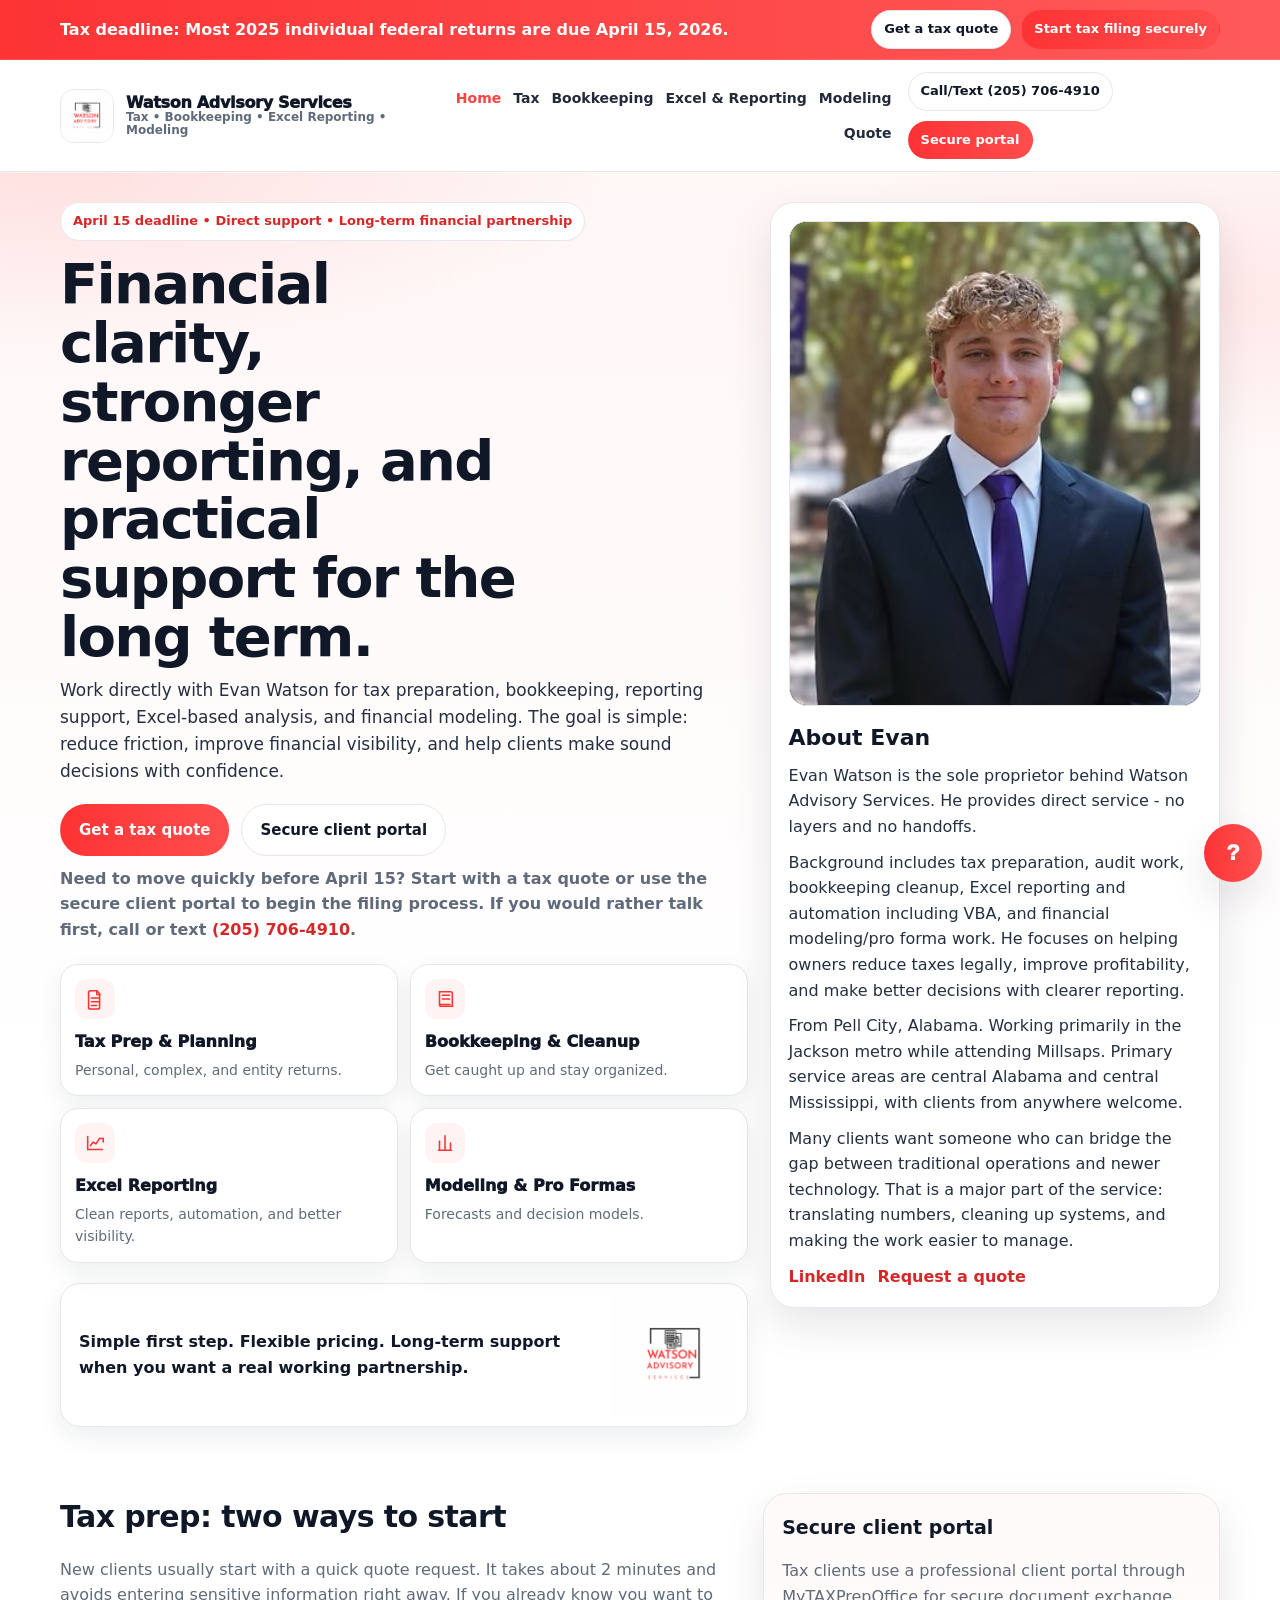
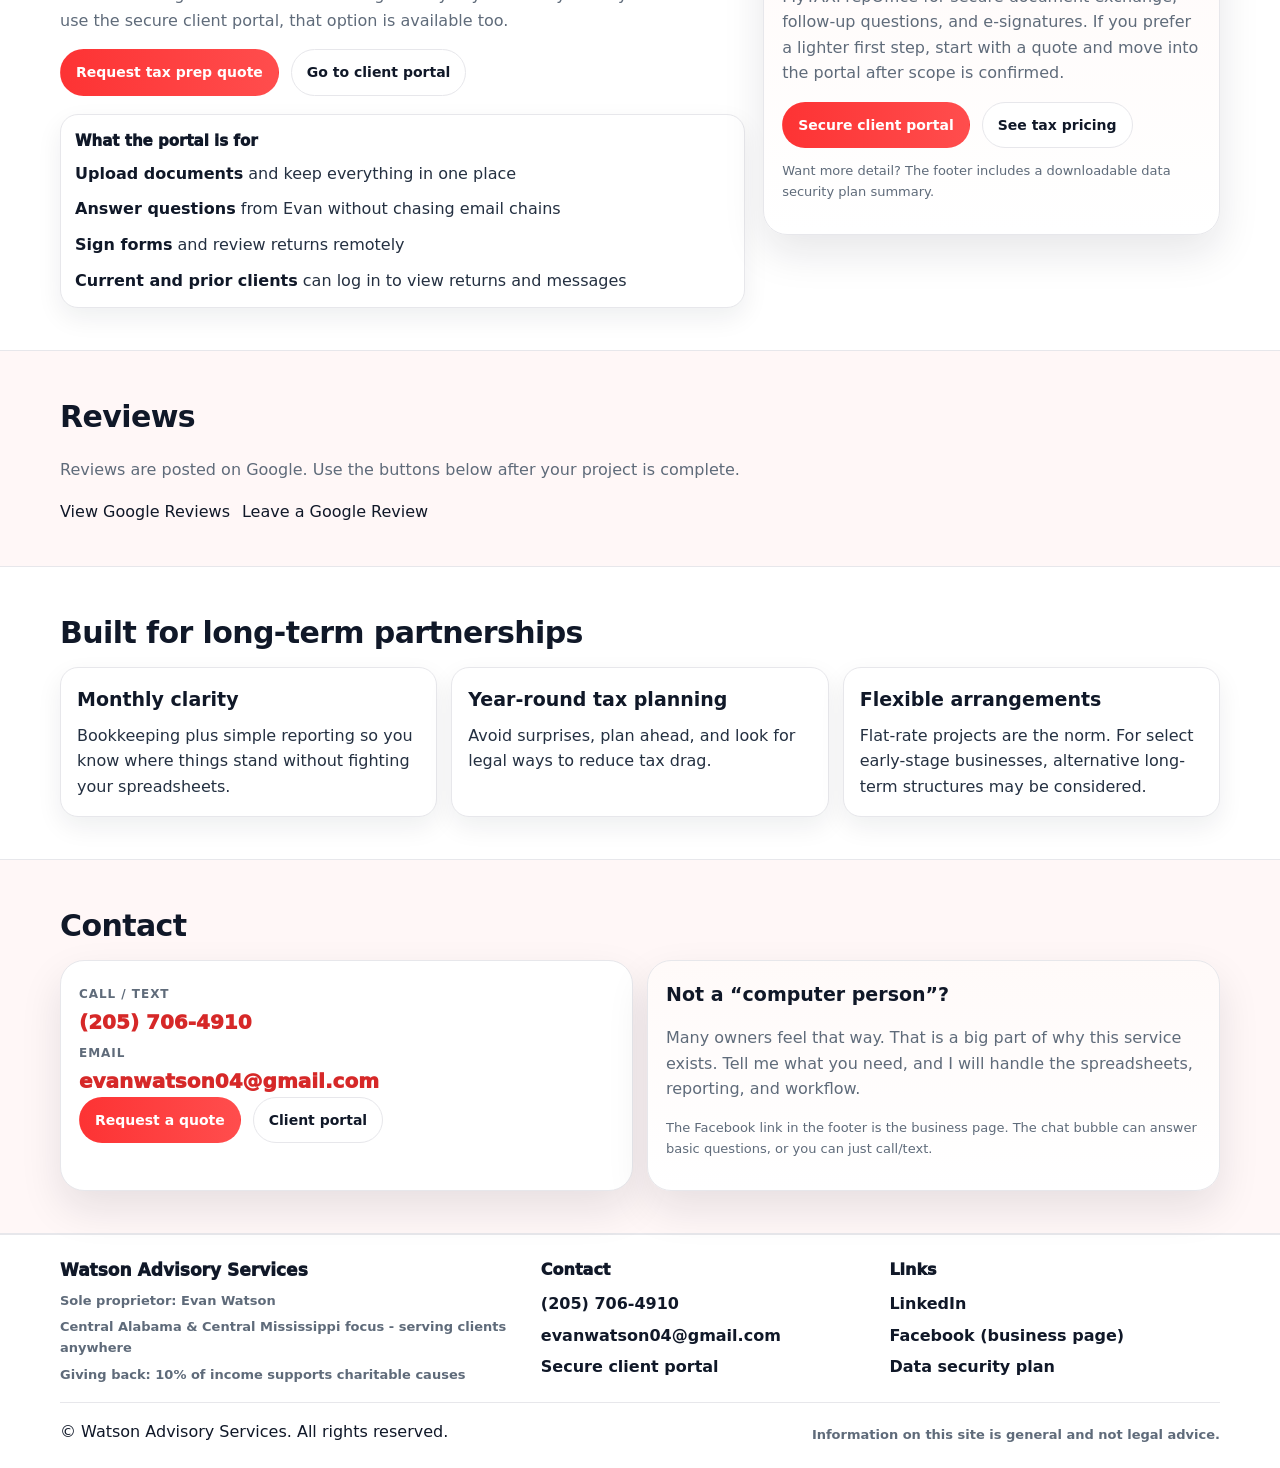
==== commit f8b2b310: "Add files via upload" ====
--- a/index.html
+++ b/index.html
@@ -16,7 +16,7 @@
       <div class="topbar__text"><strong>Tax deadline:</strong> Most 2025 individual federal returns are due <strong>April 15, 2026</strong>.</div>
       <div class="topbar__actions">
         <a class="btn btn--small btn--ghost" href="quote.html?service=tax">Get a tax quote</a>
-        <a class="btn btn--small btn--primary" href="https://watsonadvisoryservices.mytaxportal.online/" target="_blank" rel="noopener">File now with Watson Advisory Services</a>
+        <a class="btn btn--small btn--primary" href="https://watsonadvisoryservices.mytaxportal.online/" target="_blank" rel="noopener">Start tax filing securely</a>
       </div>
     </div>
   </div>
@@ -39,7 +39,7 @@
       </nav>
       <div class="header__cta">
         <a class="btn btn--ghost btn--small" href="tel:+12057064910">Call/Text (205) 706-4910</a>
-        <a class="btn btn--primary btn--small" href="https://watsonadvisoryservices.mytaxportal.online/" target="_blank" rel="noopener">Client Portal</a>
+        <a class="btn btn--primary btn--small" href="https://watsonadvisoryservices.mytaxportal.online/" target="_blank" rel="noopener">Secure portal</a>
       </div>
     </div>
   </header>
@@ -48,21 +48,19 @@
     <section class="hero">
       <div class="container hero__grid">
         <div class="hero__left">
-          <div class="hero__badge">April 15 deadline • Direct support • Plain-English reporting</div>
-          <h1 class="hero__title">File now with <span class="accent">Watson Advisory Services</span> and get clearer numbers year-round.</h1>
+          <div class="hero__badge">April 15 deadline • Direct support • Long-term financial partnership</div>
+          <h1 class="hero__title">Financial clarity, stronger reporting, and practical support for the long term.</h1>
           <p class="hero__lead">
-            Tax prep, bookkeeping, Excel reporting, and financial modeling - delivered one-on-one. If spreadsheets, software,
-            or financial reports feel frustrating, that is okay. I handle the work and explain it clearly.
+            Work directly with Evan Watson for tax preparation, bookkeeping, reporting support, Excel-based analysis, and financial modeling. The goal is simple: reduce friction, improve financial visibility, and help clients make sound decisions with confidence.
           </p>
 
           <div class="hero__actions">
             <a class="btn btn--primary btn--large" href="quote.html?service=tax">Get a tax quote</a>
-            <a class="btn btn--ghost btn--large" href="https://watsonadvisoryservices.mytaxportal.online/" target="_blank" rel="noopener">Client portal login</a>
+            <a class="btn btn--ghost btn--large" href="https://watsonadvisoryservices.mytaxportal.online/" target="_blank" rel="noopener">Secure client portal</a>
           </div>
 
           <div class="hero__micro">
-            Need to move quickly before April 15? Start with a quote or go straight to the portal. Prefer to talk first?
-            Call/text <a href="tel:+12057064910">(205) 706-4910</a>.
+            Need to move quickly before April 15? Start with a tax quote or use the secure client portal to begin the filing process. If you would rather talk first, call or text <a href="tel:+12057064910">(205) 706-4910</a>.
           </div>
 
           <div class="mini-grid">
@@ -87,7 +85,7 @@
                 <svg viewBox="0 0 24 24" fill="none"><path d="M4 19V5" stroke="currentColor" stroke-width="1.7" stroke-linecap="round"/><path d="M4 19h16" stroke="currentColor" stroke-width="1.7" stroke-linecap="round"/><path d="M7 15l3-4 3 2 4-6" stroke="currentColor" stroke-width="1.7" stroke-linecap="round" stroke-linejoin="round"/><path d="M17 7h4v4" stroke="currentColor" stroke-width="1.7" stroke-linecap="round"/></svg>
               </div>
               <div class="mini-card__title">Excel Reporting</div>
-              <div class="mini-card__desc">Clean reports, automation, VBA, and clarity.</div>
+              <div class="mini-card__desc">Clean reports, automation, and better visibility.</div>
             </a>
 
             <a class="mini-card" href="financial-modeling.html">
@@ -163,7 +161,7 @@
             and e-signatures. If you prefer a lighter first step, start with a quote and move into the portal after scope is confirmed.
           </p>
           <div class="cta-row">
-            <a class="btn btn--primary" href="https://watsonadvisoryservices.mytaxportal.online/" target="_blank" rel="noopener">Client portal login</a>
+            <a class="btn btn--primary" href="https://watsonadvisoryservices.mytaxportal.online/" target="_blank" rel="noopener">Secure client portal</a>
             <a class="btn btn--ghost" href="tax-services.html">See tax pricing</a>
           </div>
           <p class="small muted">Want more detail? The footer includes a downloadable data security plan summary.</p>
@@ -176,8 +174,8 @@
         <h2 class="h2">Reviews</h2>
         <p class="muted">Reviews are posted on Google. Use the buttons below after your project is complete.</p>
         <div class="cta-row">
-          <a class="btn btn--ghost" href="#" target="_blank" rel="noopener">View Google reviews</a>
-          <a class="btn btn--primary" href="#" target="_blank" rel="noopener">Leave a Google review</a>
+          <a class="button secondary" href="https://share.google/7ak7LUmNi6xlFwGhq" target="_blank">View Google Reviews</a>
+          <a class="button" href="https://g.page/r/CWyWTOVJAnOrEAE/review" target="_blank">Leave a Google Review</a>
         </div>
       </div>
     </section>
@@ -245,7 +243,7 @@
           <div class="footer__title">Contact</div>
           <a class="footer__link" href="tel:+12057064910">(205) 706-4910</a>
           <a class="footer__link" href="mailto:evanwatson04@gmail.com">evanwatson04@gmail.com</a>
-          <a class="footer__link" href="https://watsonadvisoryservices.mytaxportal.online/" target="_blank" rel="noopener">Client portal login</a>
+          <a class="footer__link" href="https://watsonadvisoryservices.mytaxportal.online/" target="_blank" rel="noopener">Secure client portal</a>
         </div>
         <div class="footer__col">
           <div class="footer__title">Links</div>
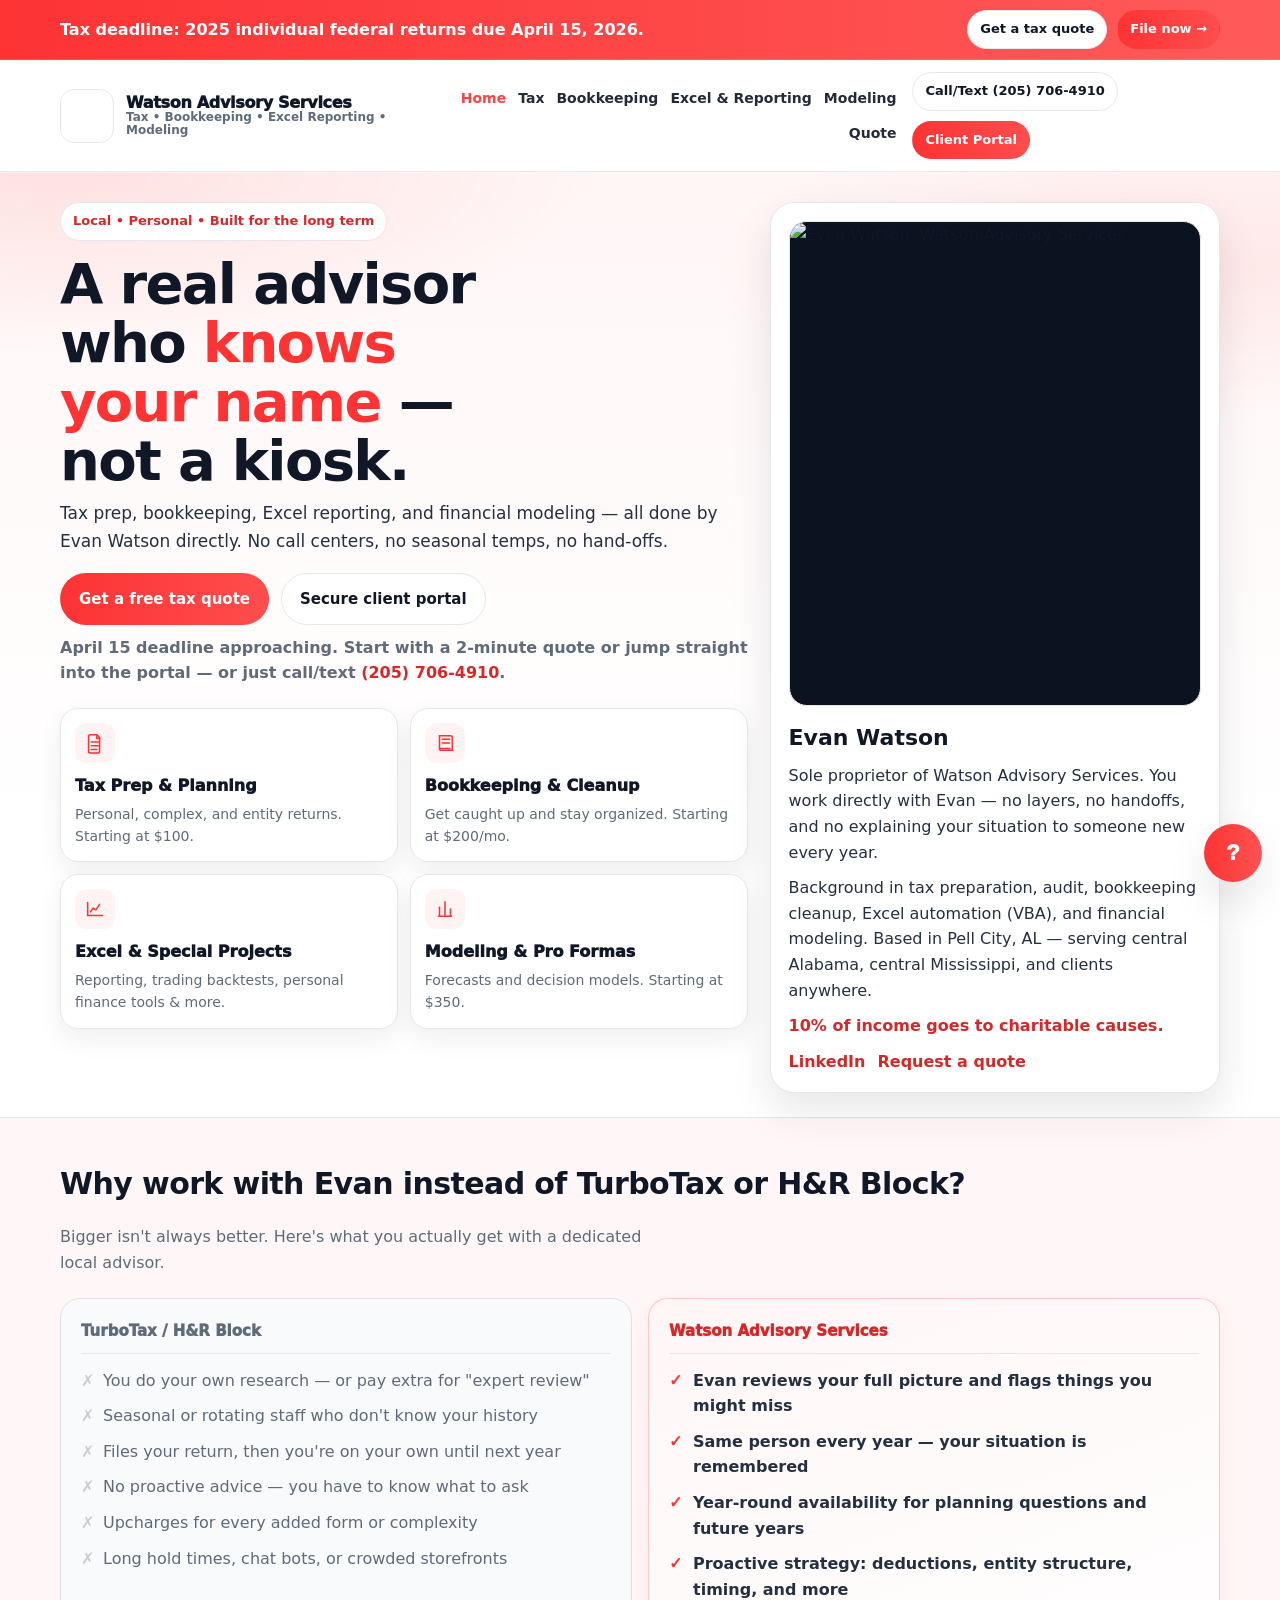
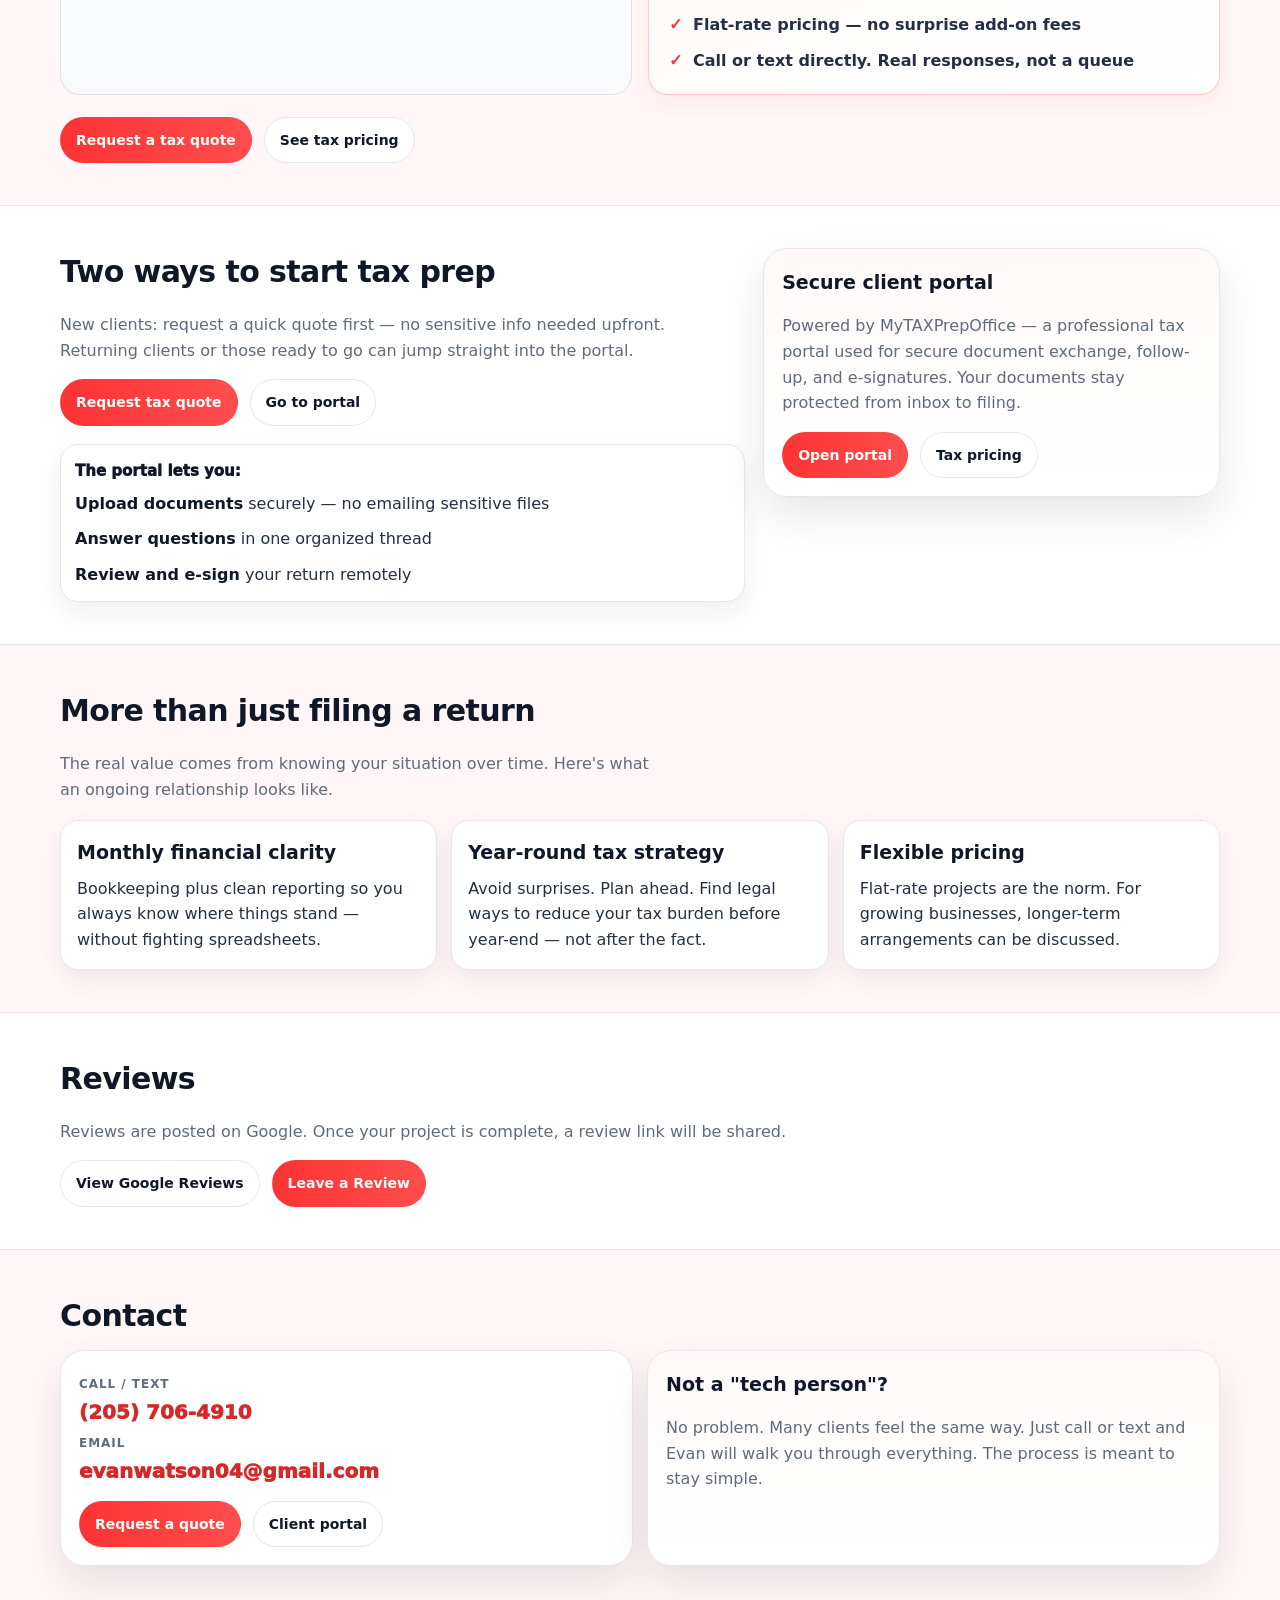
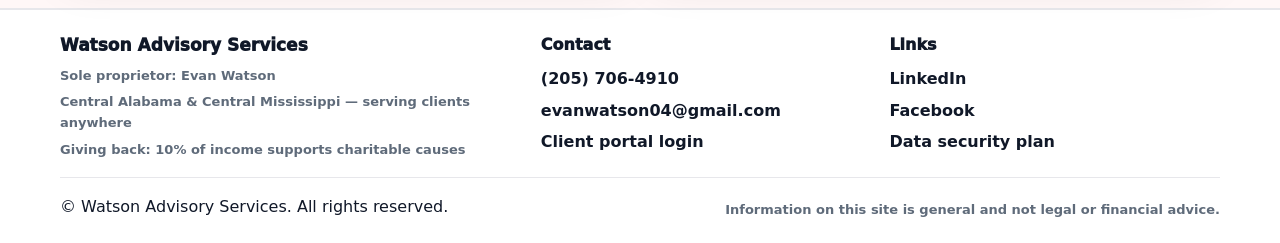
==== commit 61afa788: "Add files via upload" ====
--- a/index.html
+++ b/index.html
@@ -3,23 +3,24 @@
 <head>
   <meta charset="utf-8" />
   <meta name="viewport" content="width=device-width,initial-scale=1" />
-  <title>Watson Advisory Services | Tax Prep, Bookkeeping, Excel Reporting</title>
-  <meta name="description" content="Tax preparation, bookkeeping and cleanup, Excel reporting, and financial modeling - delivered directly by Evan Watson. Flexible start: request a quote or use the secure client portal." />
+  <title>Watson Advisory Services | Tax, Bookkeeping & Financial Advisory</title>
+  <meta name="description" content="Work directly with Evan Watson for tax prep, bookkeeping, Excel reporting, and financial modeling. Local, personal, and built for the long term. Central Alabama & Mississippi." />
   <link rel="icon" href="logo.jpg" />
   <link rel="stylesheet" href="styles.css" />
 </head>
 <body>
   <a class="skip" href="#main">Skip to content</a>
-  
+
   <div class="topbar" role="banner" aria-label="Tax deadline banner">
     <div class="container topbar__inner">
-      <div class="topbar__text"><strong>Tax deadline:</strong> Most 2025 individual federal returns are due <strong>April 15, 2026</strong>.</div>
+      <div class="topbar__text"><strong>Tax deadline:</strong> 2025 individual federal returns due <strong>April 15, 2026</strong>.</div>
       <div class="topbar__actions">
         <a class="btn btn--small btn--ghost" href="quote.html?service=tax">Get a tax quote</a>
-        <a class="btn btn--small btn--primary" href="https://watsonadvisoryservices.mytaxportal.online/" target="_blank" rel="noopener">Start tax filing securely</a>
+        <a class="btn btn--small btn--primary" href="https://watsonadvisoryservices.mytaxportal.online/" target="_blank" rel="noopener">File now →</a>
       </div>
     </div>
   </div>
+
   <header class="header" role="navigation" aria-label="Primary">
     <div class="container header__inner">
       <a class="brand" href="index.html" aria-label="Watson Advisory Services home">
@@ -31,36 +32,36 @@
       </a>
       <nav class="nav">
         <a class="is-active" href="index.html">Home</a>
-        <a class="" href="tax-services.html">Tax</a>
-        <a class="" href="bookkeeping.html">Bookkeeping</a>
-        <a class="" href="analytics-consulting.html">Excel & Reporting</a>
-        <a class="" href="financial-modeling.html">Modeling</a>
-        <a class="" href="quote.html">Quote</a>
+        <a href="tax-services.html">Tax</a>
+        <a href="bookkeeping.html">Bookkeeping</a>
+        <a href="analytics-consulting.html">Excel & Reporting</a>
+        <a href="financial-modeling.html">Modeling</a>
+        <a href="quote.html">Quote</a>
       </nav>
       <div class="header__cta">
         <a class="btn btn--ghost btn--small" href="tel:+12057064910">Call/Text (205) 706-4910</a>
-        <a class="btn btn--primary btn--small" href="https://watsonadvisoryservices.mytaxportal.online/" target="_blank" rel="noopener">Secure portal</a>
+        <a class="btn btn--primary btn--small" href="https://watsonadvisoryservices.mytaxportal.online/" target="_blank" rel="noopener">Client Portal</a>
       </div>
     </div>
   </header>
+
   <main id="main">
 
+    <!-- HERO -->
     <section class="hero">
       <div class="container hero__grid">
         <div class="hero__left">
-          <div class="hero__badge">April 15 deadline • Direct support • Long-term financial partnership</div>
-          <h1 class="hero__title">Financial clarity, stronger reporting, and practical support for the long term.</h1>
+          <div class="hero__badge">Local • Personal • Built for the long term</div>
+          <h1 class="hero__title">A real advisor who <span class="accent">knows your name</span> — not a kiosk.</h1>
           <p class="hero__lead">
-            Work directly with Evan Watson for tax preparation, bookkeeping, reporting support, Excel-based analysis, and financial modeling. The goal is simple: reduce friction, improve financial visibility, and help clients make sound decisions with confidence.
-          </p>
-
+            Tax prep, bookkeeping, Excel reporting, and financial modeling — all done by Evan Watson directly. No call centers, no seasonal temps, no hand-offs.
+          </p>
           <div class="hero__actions">
-            <a class="btn btn--primary btn--large" href="quote.html?service=tax">Get a tax quote</a>
+            <a class="btn btn--primary btn--large" href="quote.html?service=tax">Get a free tax quote</a>
             <a class="btn btn--ghost btn--large" href="https://watsonadvisoryservices.mytaxportal.online/" target="_blank" rel="noopener">Secure client portal</a>
           </div>
-
           <div class="hero__micro">
-            Need to move quickly before April 15? Start with a tax quote or use the secure client portal to begin the filing process. If you would rather talk first, call or text <a href="tel:+12057064910">(205) 706-4910</a>.
+            April 15 deadline approaching. Start with a 2-minute quote or jump straight into the portal — or just call/text <a href="tel:+12057064910">(205) 706-4910</a>.
           </div>
 
           <div class="mini-grid">
@@ -69,59 +70,42 @@
                 <svg viewBox="0 0 24 24" fill="none"><path d="M7 3h7l3 3v15a2 2 0 0 1-2 2H7a2 2 0 0 1-2-2V5a2 2 0 0 1 2-2Z" stroke="currentColor" stroke-width="1.7"/><path d="M14 3v4h4" stroke="currentColor" stroke-width="1.7"/><path d="M8 11h8M8 15h8M8 19h6" stroke="currentColor" stroke-width="1.7" stroke-linecap="round"/></svg>
               </div>
               <div class="mini-card__title">Tax Prep & Planning</div>
-              <div class="mini-card__desc">Personal, complex, and entity returns.</div>
+              <div class="mini-card__desc">Personal, complex, and entity returns. Starting at $100.</div>
             </a>
-
             <a class="mini-card" href="bookkeeping.html">
               <div class="mini-card__icon" aria-hidden="true">
                 <svg viewBox="0 0 24 24" fill="none"><path d="M6 4h12a2 2 0 0 1 2 2v14H8a2 2 0 0 1-2-2V4Z" stroke="currentColor" stroke-width="1.7"/><path d="M6 18h12" stroke="currentColor" stroke-width="1.7"/><path d="M9 8h8M9 12h8" stroke="currentColor" stroke-width="1.7" stroke-linecap="round"/></svg>
               </div>
               <div class="mini-card__title">Bookkeeping & Cleanup</div>
-              <div class="mini-card__desc">Get caught up and stay organized.</div>
+              <div class="mini-card__desc">Get caught up and stay organized. Starting at $200/mo.</div>
             </a>
-
             <a class="mini-card" href="analytics-consulting.html">
               <div class="mini-card__icon" aria-hidden="true">
-                <svg viewBox="0 0 24 24" fill="none"><path d="M4 19V5" stroke="currentColor" stroke-width="1.7" stroke-linecap="round"/><path d="M4 19h16" stroke="currentColor" stroke-width="1.7" stroke-linecap="round"/><path d="M7 15l3-4 3 2 4-6" stroke="currentColor" stroke-width="1.7" stroke-linecap="round" stroke-linejoin="round"/><path d="M17 7h4v4" stroke="currentColor" stroke-width="1.7" stroke-linecap="round"/></svg>
+                <svg viewBox="0 0 24 24" fill="none"><path d="M4 19V5" stroke="currentColor" stroke-width="1.7" stroke-linecap="round"/><path d="M4 19h16" stroke="currentColor" stroke-width="1.7" stroke-linecap="round"/><path d="M7 15l3-4 3 2 4-6" stroke="currentColor" stroke-width="1.7" stroke-linecap="round" stroke-linejoin="round"/></svg>
               </div>
-              <div class="mini-card__title">Excel Reporting</div>
-              <div class="mini-card__desc">Clean reports, automation, and better visibility.</div>
+              <div class="mini-card__title">Excel & Special Projects</div>
+              <div class="mini-card__desc">Reporting, trading backtests, personal finance tools & more.</div>
             </a>
-
             <a class="mini-card" href="financial-modeling.html">
               <div class="mini-card__icon" aria-hidden="true">
                 <svg viewBox="0 0 24 24" fill="none"><path d="M6 20V10" stroke="currentColor" stroke-width="1.7" stroke-linecap="round"/><path d="M12 20V4" stroke="currentColor" stroke-width="1.7" stroke-linecap="round"/><path d="M18 20v-8" stroke="currentColor" stroke-width="1.7" stroke-linecap="round"/><path d="M5 20h14" stroke="currentColor" stroke-width="1.7" stroke-linecap="round"/></svg>
               </div>
               <div class="mini-card__title">Modeling & Pro Formas</div>
-              <div class="mini-card__desc">Forecasts and decision models.</div>
+              <div class="mini-card__desc">Forecasts and decision models. Starting at $350.</div>
             </a>
           </div>
-
-          <div class="logo-banner">
-            <div class="logo-banner__text"><strong>Simple first step.</strong> Flexible pricing. Long-term support when you want a real working partnership.</div>
-            <div class="logo-banner__mark" aria-hidden="true"><img src="logo.jpg" alt="" /></div>
-          </div>
         </div>
 
         <aside class="panel about" aria-label="About Evan">
-          <div class="about__photo"><img src="headshot.jpg" alt="Evan Watson" /></div>
-          <h2 class="about__title">About Evan</h2>
+          <div class="about__photo"><img src="headshot.jpg" alt="Evan Watson, Watson Advisory Services" /></div>
+          <h2 class="about__title">Evan Watson</h2>
           <p class="about__text">
-            Evan Watson is the sole proprietor behind Watson Advisory Services. He provides direct service - no layers and no handoffs.
+            Sole proprietor of Watson Advisory Services. You work directly with Evan — no layers, no handoffs, and no explaining your situation to someone new every year.
           </p>
           <p class="about__text">
-            Background includes tax preparation, audit work, bookkeeping cleanup, Excel reporting and automation
-            including VBA, and financial modeling/pro forma work. He focuses on helping owners reduce taxes legally,
-            improve profitability, and make better decisions with clearer reporting.
-          </p>
-          <p class="about__text">
-            From Pell City, Alabama. Working primarily in the Jackson metro while attending Millsaps.
-            Primary service areas are central Alabama and central Mississippi, with clients from anywhere welcome.
-          </p>
-          <p class="about__text">
-            Many clients want someone who can bridge the gap between traditional operations and newer technology.
-            That is a major part of the service: translating numbers, cleaning up systems, and making the work easier to manage.
-          </p>
+            Background in tax preparation, audit, bookkeeping cleanup, Excel automation (VBA), and financial modeling. Based in Pell City, AL — serving central Alabama, central Mississippi, and clients anywhere.
+          </p>
+          <p class="about__text" style="font-weight:800;color:var(--brand-dark)">10% of income goes to charitable causes.</p>
           <div class="about__links">
             <a class="link" href="https://www.linkedin.com/in/evan-watson-93175932b" target="_blank" rel="noopener">LinkedIn</a>
             <a class="link" href="quote.html">Request a quote</a>
@@ -130,76 +114,114 @@
       </div>
     </section>
 
+    <!-- WHY EVAN vs BIG BOX -->
+    <section class="section section--tint" id="why-evan">
+      <div class="container">
+        <h2 class="h2">Why work with Evan instead of TurboTax or H&R Block?</h2>
+        <p class="muted" style="max-width:60ch;margin-bottom:22px">Bigger isn't always better. Here's what you actually get with a dedicated local advisor.</p>
+        <div class="compare-grid">
+
+          <div class="compare-col compare-col--them">
+            <div class="compare-col__label">TurboTax / H&R Block</div>
+            <ul class="compare-list">
+              <li>You do your own research — or pay extra for "expert review"</li>
+              <li>Seasonal or rotating staff who don't know your history</li>
+              <li>Files your return, then you're on your own until next year</li>
+              <li>No proactive advice — you have to know what to ask</li>
+              <li>Upcharges for every added form or complexity</li>
+              <li>Long hold times, chat bots, or crowded storefronts</li>
+            </ul>
+          </div>
+
+          <div class="compare-col compare-col--us">
+            <div class="compare-col__label">Watson Advisory Services</div>
+            <ul class="compare-list">
+              <li>Evan reviews your full picture and flags things you might miss</li>
+              <li>Same person every year — your situation is remembered</li>
+              <li>Year-round availability for planning questions and future years</li>
+              <li>Proactive strategy: deductions, entity structure, timing, and more</li>
+              <li>Flat-rate pricing — no surprise add-on fees</li>
+              <li>Call or text directly. Real responses, not a queue</li>
+            </ul>
+          </div>
+
+        </div>
+        <div class="cta-row" style="margin-top:22px">
+          <a class="btn btn--primary" href="quote.html?service=tax">Request a tax quote</a>
+          <a class="btn btn--ghost" href="tax-services.html">See tax pricing</a>
+        </div>
+      </div>
+    </section>
+
+    <!-- TAX START -->
     <section class="section" id="tax-start">
       <div class="container section__grid">
         <div>
-          <h2 class="h2">Tax prep: two ways to start</h2>
+          <h2 class="h2">Two ways to start tax prep</h2>
           <p class="muted">
-            New clients usually start with a quick quote request. It takes about 2 minutes and avoids entering sensitive information right away.
-            If you already know you want to use the secure client portal, that option is available too.
+            New clients: request a quick quote first — no sensitive info needed upfront. Returning clients or those ready to go can jump straight into the portal.
           </p>
           <div class="cta-row">
-            <a class="btn btn--primary" href="quote.html?service=tax">Request tax prep quote</a>
-            <a class="btn btn--ghost" href="https://watsonadvisoryservices.mytaxportal.online/" target="_blank" rel="noopener">Go to client portal</a>
-          </div>
-
+            <a class="btn btn--primary" href="quote.html?service=tax">Request tax quote</a>
+            <a class="btn btn--ghost" href="https://watsonadvisoryservices.mytaxportal.online/" target="_blank" rel="noopener">Go to portal</a>
+          </div>
           <div class="steps">
-            <div class="steps__title">What the portal is for</div>
+            <div class="steps__title">The portal lets you:</div>
             <div class="steps__items">
-              <div class="step"><strong>Upload documents</strong> and keep everything in one place</div>
-              <div class="step"><strong>Answer questions</strong> from Evan without chasing email chains</div>
-              <div class="step"><strong>Sign forms</strong> and review returns remotely</div>
-              <div class="step"><strong>Current and prior clients</strong> can log in to view returns and messages</div>
+              <div class="step"><strong>Upload documents</strong> securely — no emailing sensitive files</div>
+              <div class="step"><strong>Answer questions</strong> in one organized thread</div>
+              <div class="step"><strong>Review and e-sign</strong> your return remotely</div>
             </div>
           </div>
         </div>
-
         <div class="panel panel--soft">
           <h3 class="h3">Secure client portal</h3>
           <p class="muted">
-            Tax clients use a professional client portal through MyTAXPrepOffice for secure document exchange, follow-up questions,
-            and e-signatures. If you prefer a lighter first step, start with a quote and move into the portal after scope is confirmed.
+            Powered by MyTAXPrepOffice — a professional tax portal used for secure document exchange, follow-up, and e-signatures. Your documents stay protected from inbox to filing.
           </p>
           <div class="cta-row">
-            <a class="btn btn--primary" href="https://watsonadvisoryservices.mytaxportal.online/" target="_blank" rel="noopener">Secure client portal</a>
-            <a class="btn btn--ghost" href="tax-services.html">See tax pricing</a>
-          </div>
-          <p class="small muted">Want more detail? The footer includes a downloadable data security plan summary.</p>
-        </div>
-      </div>
-    </section>
-
-    <section class="section section--tint" id="reviews">
+            <a class="btn btn--primary" href="https://watsonadvisoryservices.mytaxportal.online/" target="_blank" rel="noopener">Open portal</a>
+            <a class="btn btn--ghost" href="tax-services.html">Tax pricing</a>
+          </div>
+        </div>
+      </div>
+    </section>
+
+    <!-- LONG TERM -->
+    <section class="section section--tint" id="partnership">
+      <div class="container">
+        <h2 class="h2">More than just filing a return</h2>
+        <p class="muted" style="max-width:58ch;margin-bottom:18px">The real value comes from knowing your situation over time. Here's what an ongoing relationship looks like.</p>
+        <div class="cards2">
+          <div class="card2">
+            <h3 class="h3">Monthly financial clarity</h3>
+            <p class="muted">Bookkeeping plus clean reporting so you always know where things stand — without fighting spreadsheets.</p>
+          </div>
+          <div class="card2">
+            <h3 class="h3">Year-round tax strategy</h3>
+            <p class="muted">Avoid surprises. Plan ahead. Find legal ways to reduce your tax burden before year-end — not after the fact.</p>
+          </div>
+          <div class="card2">
+            <h3 class="h3">Flexible pricing</h3>
+            <p class="muted">Flat-rate projects are the norm. For growing businesses, longer-term arrangements can be discussed.</p>
+          </div>
+        </div>
+      </div>
+    </section>
+
+    <!-- REVIEWS -->
+    <section class="section" id="reviews">
       <div class="container">
         <h2 class="h2">Reviews</h2>
-        <p class="muted">Reviews are posted on Google. Use the buttons below after your project is complete.</p>
-        <div class="cta-row">
-          <a class="button secondary" href="https://share.google/7ak7LUmNi6xlFwGhq" target="_blank">View Google Reviews</a>
-          <a class="button" href="https://g.page/r/CWyWTOVJAnOrEAE/review" target="_blank">Leave a Google Review</a>
-        </div>
-      </div>
-    </section>
-
-    <section class="section" id="partnership">
-      <div class="container">
-        <h2 class="h2">Built for long-term partnerships</h2>
-        <div class="cards2">
-          <div class="card2">
-            <h3 class="h3">Monthly clarity</h3>
-            <p class="muted">Bookkeeping plus simple reporting so you know where things stand without fighting your spreadsheets.</p>
-          </div>
-          <div class="card2">
-            <h3 class="h3">Year-round tax planning</h3>
-            <p class="muted">Avoid surprises, plan ahead, and look for legal ways to reduce tax drag.</p>
-          </div>
-          <div class="card2">
-            <h3 class="h3">Flexible arrangements</h3>
-            <p class="muted">Flat-rate projects are the norm. For select early-stage businesses, alternative long-term structures may be considered.</p>
-          </div>
-        </div>
-      </div>
-    </section>
-
+        <p class="muted">Reviews are posted on Google. Once your project is complete, a review link will be shared.</p>
+        <div class="cta-row" style="margin-top:12px">
+          <a class="btn btn--ghost" href="https://share.google/7ak7LUmNi6xlFwGhq" target="_blank" rel="noopener">View Google Reviews</a>
+          <a class="btn btn--primary" href="https://g.page/r/CWyWTOVJAnOrEAE/review" target="_blank" rel="noopener">Leave a Review</a>
+        </div>
+      </div>
+    </section>
+
+    <!-- CONTACT -->
     <section class="section section--tint" id="contact">
       <div class="container">
         <h2 class="h2">Contact</h2>
@@ -209,21 +231,14 @@
             <a class="contact__value" href="tel:+12057064910">(205) 706-4910</a>
             <div class="contact__label">Email</div>
             <a class="contact__value" href="mailto:evanwatson04@gmail.com">evanwatson04@gmail.com</a>
-            <div class="cta-row">
+            <div class="cta-row" style="margin-top:14px">
               <a class="btn btn--primary" href="quote.html">Request a quote</a>
               <a class="btn btn--ghost" href="https://watsonadvisoryservices.mytaxportal.online/" target="_blank" rel="noopener">Client portal</a>
             </div>
           </div>
-
           <div class="panel panel--soft">
-            <h3 class="h3">Not a “computer person”?</h3>
-            <p class="muted">
-              Many owners feel that way. That is a big part of why this service exists.
-              Tell me what you need, and I will handle the spreadsheets, reporting, and workflow.
-            </p>
-            <p class="small muted">
-              The Facebook link in the footer is the business page. The chat bubble can answer basic questions, or you can just call/text.
-            </p>
+            <h3 class="h3">Not a "tech person"?</h3>
+            <p class="muted">No problem. Many clients feel the same way. Just call or text and Evan will walk you through everything. The process is meant to stay simple.</p>
           </div>
         </div>
       </div>
@@ -231,62 +246,61 @@
 
   </main>
 
-    <footer class="footer">
-      <div class="container footer__inner">
-        <div class="footer__col">
-          <div class="footer__brand">Watson Advisory Services</div>
-          <div class="footer__muted">Sole proprietor: Evan Watson</div>
-          <div class="footer__muted">Central Alabama & Central Mississippi focus - serving clients anywhere</div>
-          <div class="footer__muted">Giving back: 10% of income supports charitable causes</div>
-        </div>
-        <div class="footer__col">
-          <div class="footer__title">Contact</div>
-          <a class="footer__link" href="tel:+12057064910">(205) 706-4910</a>
-          <a class="footer__link" href="mailto:evanwatson04@gmail.com">evanwatson04@gmail.com</a>
-          <a class="footer__link" href="https://watsonadvisoryservices.mytaxportal.online/" target="_blank" rel="noopener">Secure client portal</a>
-        </div>
-        <div class="footer__col">
-          <div class="footer__title">Links</div>
-          <a class="footer__link" href="https://www.linkedin.com/in/evan-watson-93175932b" target="_blank" rel="noopener">LinkedIn</a>
-          <a class="footer__link" href="https://www.facebook.com/share/181qwibuGE/?mibextid=wwXIfr" target="_blank" rel="noopener">Facebook (business page)</a>
-          <a class="footer__link" href="data-security-plan.html">Data security plan</a>
-        </div>
-      </div>
-      <div class="container footer__bottom">
-        <span>&copy; <span id="year"></span> Watson Advisory Services. All rights reserved.</span>
-        <span class="footer__muted">Information on this site is general and not legal advice.</span>
-      </div>
-    </footer>
-
-    <div class="mobile-bar" aria-label="Quick actions">
-      <a href="tel:+12057064910">Call</a>
-      <a href="quote.html">Quote</a>
-      <a href="https://watsonadvisoryservices.mytaxportal.online/" target="_blank" rel="noopener">Portal</a>
-    </div>
-
-    <div class="chatbot" id="chatbot" aria-label="Website help chat">
-      <div class="chatbot__window">
-        <div class="chatbot__header">
-          Watson Advisory Services Help
-          <div class="chatbot__sub">Quick answers about services, pricing, quotes, and the portal</div>
-        </div>
-        <div class="chatbot__messages">
-          <div class="chatbot__msg chatbot__msg--bot">Hi - I can help with starting tax prep, the client portal, bookkeeping, Excel reporting, modeling, pricing, and how to request a quote.</div>
-        </div>
-        <div class="chatbot__quick">
-          <button type="button" data-chat-question="How do I start tax prep?">Start tax prep</button>
-          <button type="button" data-chat-question="What is the portal for?">Portal help</button>
-          <button type="button" data-chat-question="What do you do with Excel reporting?">Excel reporting</button>
-        </div>
-        <div class="chatbot__footer">
-          <input class="chatbot__input" type="text" placeholder="Ask a quick question..." />
-          <button type="button" class="btn btn--primary btn--small chatbot__send">Send</button>
-        </div>
-      </div>
-      <button type="button" class="chatbot__toggle" aria-expanded="false" aria-label="Open help chat">?</button>
-    </div>
-
-    <script defer src="script.js"></script>
-
+  <footer class="footer">
+    <div class="container footer__inner">
+      <div class="footer__col">
+        <div class="footer__brand">Watson Advisory Services</div>
+        <div class="footer__muted">Sole proprietor: Evan Watson</div>
+        <div class="footer__muted">Central Alabama & Central Mississippi — serving clients anywhere</div>
+        <div class="footer__muted">Giving back: 10% of income supports charitable causes</div>
+      </div>
+      <div class="footer__col">
+        <div class="footer__title">Contact</div>
+        <a class="footer__link" href="tel:+12057064910">(205) 706-4910</a>
+        <a class="footer__link" href="mailto:evanwatson04@gmail.com">evanwatson04@gmail.com</a>
+        <a class="footer__link" href="https://watsonadvisoryservices.mytaxportal.online/" target="_blank" rel="noopener">Client portal login</a>
+      </div>
+      <div class="footer__col">
+        <div class="footer__title">Links</div>
+        <a class="footer__link" href="https://www.linkedin.com/in/evan-watson-93175932b" target="_blank" rel="noopener">LinkedIn</a>
+        <a class="footer__link" href="https://www.facebook.com/share/181qwibuGE/?mibextid=wwXIfr" target="_blank" rel="noopener">Facebook</a>
+        <a class="footer__link" href="data-security-plan.html">Data security plan</a>
+      </div>
+    </div>
+    <div class="container footer__bottom">
+      <span>&copy; <span id="year"></span> Watson Advisory Services. All rights reserved.</span>
+      <span class="footer__muted">Information on this site is general and not legal or financial advice.</span>
+    </div>
+  </footer>
+
+  <div class="mobile-bar" aria-label="Quick actions">
+    <a href="tel:+12057064910">Call</a>
+    <a href="quote.html">Quote</a>
+    <a href="https://watsonadvisoryservices.mytaxportal.online/" target="_blank" rel="noopener">Portal</a>
+  </div>
+
+  <div class="chatbot" id="chatbot" aria-label="Website help chat">
+    <div class="chatbot__window">
+      <div class="chatbot__header">
+        Watson Advisory Services Help
+        <div class="chatbot__sub">Quick answers about services, pricing, quotes, and the portal</div>
+      </div>
+      <div class="chatbot__messages">
+        <div class="chatbot__msg chatbot__msg--bot">Hi — I can answer questions about tax prep, bookkeeping, Excel reporting, special projects, pricing, and how to get started.</div>
+      </div>
+      <div class="chatbot__quick">
+        <button type="button" data-chat-question="How do I start tax prep?">Start tax prep</button>
+        <button type="button" data-chat-question="What is the portal for?">Portal help</button>
+        <button type="button" data-chat-question="What special projects do you do?">Special projects</button>
+      </div>
+      <div class="chatbot__footer">
+        <input class="chatbot__input" type="text" placeholder="Ask a quick question..." />
+        <button type="button" class="btn btn--primary btn--small chatbot__send">Send</button>
+      </div>
+    </div>
+    <button type="button" class="chatbot__toggle" aria-expanded="false" aria-label="Open help chat">?</button>
+  </div>
+
+  <script defer src="script.js"></script>
 </body>
-</html>+</html>
--- a/styles.css
+++ b/styles.css
@@ -281,3 +281,41 @@
   *{scroll-behavior:auto}
   .btn,.mini-card,.price{transition:none}
 }
+
+/* ===== COMPARISON SECTION (Why Evan) ===== */
+.compare-grid{
+  display:grid;grid-template-columns:1fr 1fr;gap:16px;margin-top:4px
+}
+.compare-col{
+  border-radius:20px;padding:20px;border:1px solid var(--line)
+}
+.compare-col--them{
+  background:#f9fafb;border-color:#e0e0e8
+}
+.compare-col--us{
+  background:linear-gradient(160deg,#fff6f6,#fff);border-color:rgba(253,51,52,.25);
+  box-shadow:0 8px 24px rgba(253,51,52,.08)
+}
+.compare-col__label{
+  font-weight:1000;font-size:15px;margin-bottom:14px;padding-bottom:10px;border-bottom:1px solid var(--line)
+}
+.compare-col--them .compare-col__label{color:var(--muted)}
+.compare-col--us .compare-col__label{color:var(--brand-dark)}
+.compare-list{
+  margin:0;padding:0;list-style:none;display:flex;flex-direction:column;gap:10px
+}
+.compare-col--them .compare-list li{
+  padding-left:22px;position:relative;color:var(--muted)
+}
+.compare-col--them .compare-list li::before{
+  content:"✗";position:absolute;left:0;color:#ccc;font-weight:900
+}
+.compare-col--us .compare-list li{
+  padding-left:24px;position:relative;color:#243041;font-weight:700
+}
+.compare-col--us .compare-list li::before{
+  content:"✓";position:absolute;left:0;color:var(--brand);font-weight:1000
+}
+@media(max-width:980px){
+  .compare-grid{grid-template-columns:1fr}
+}
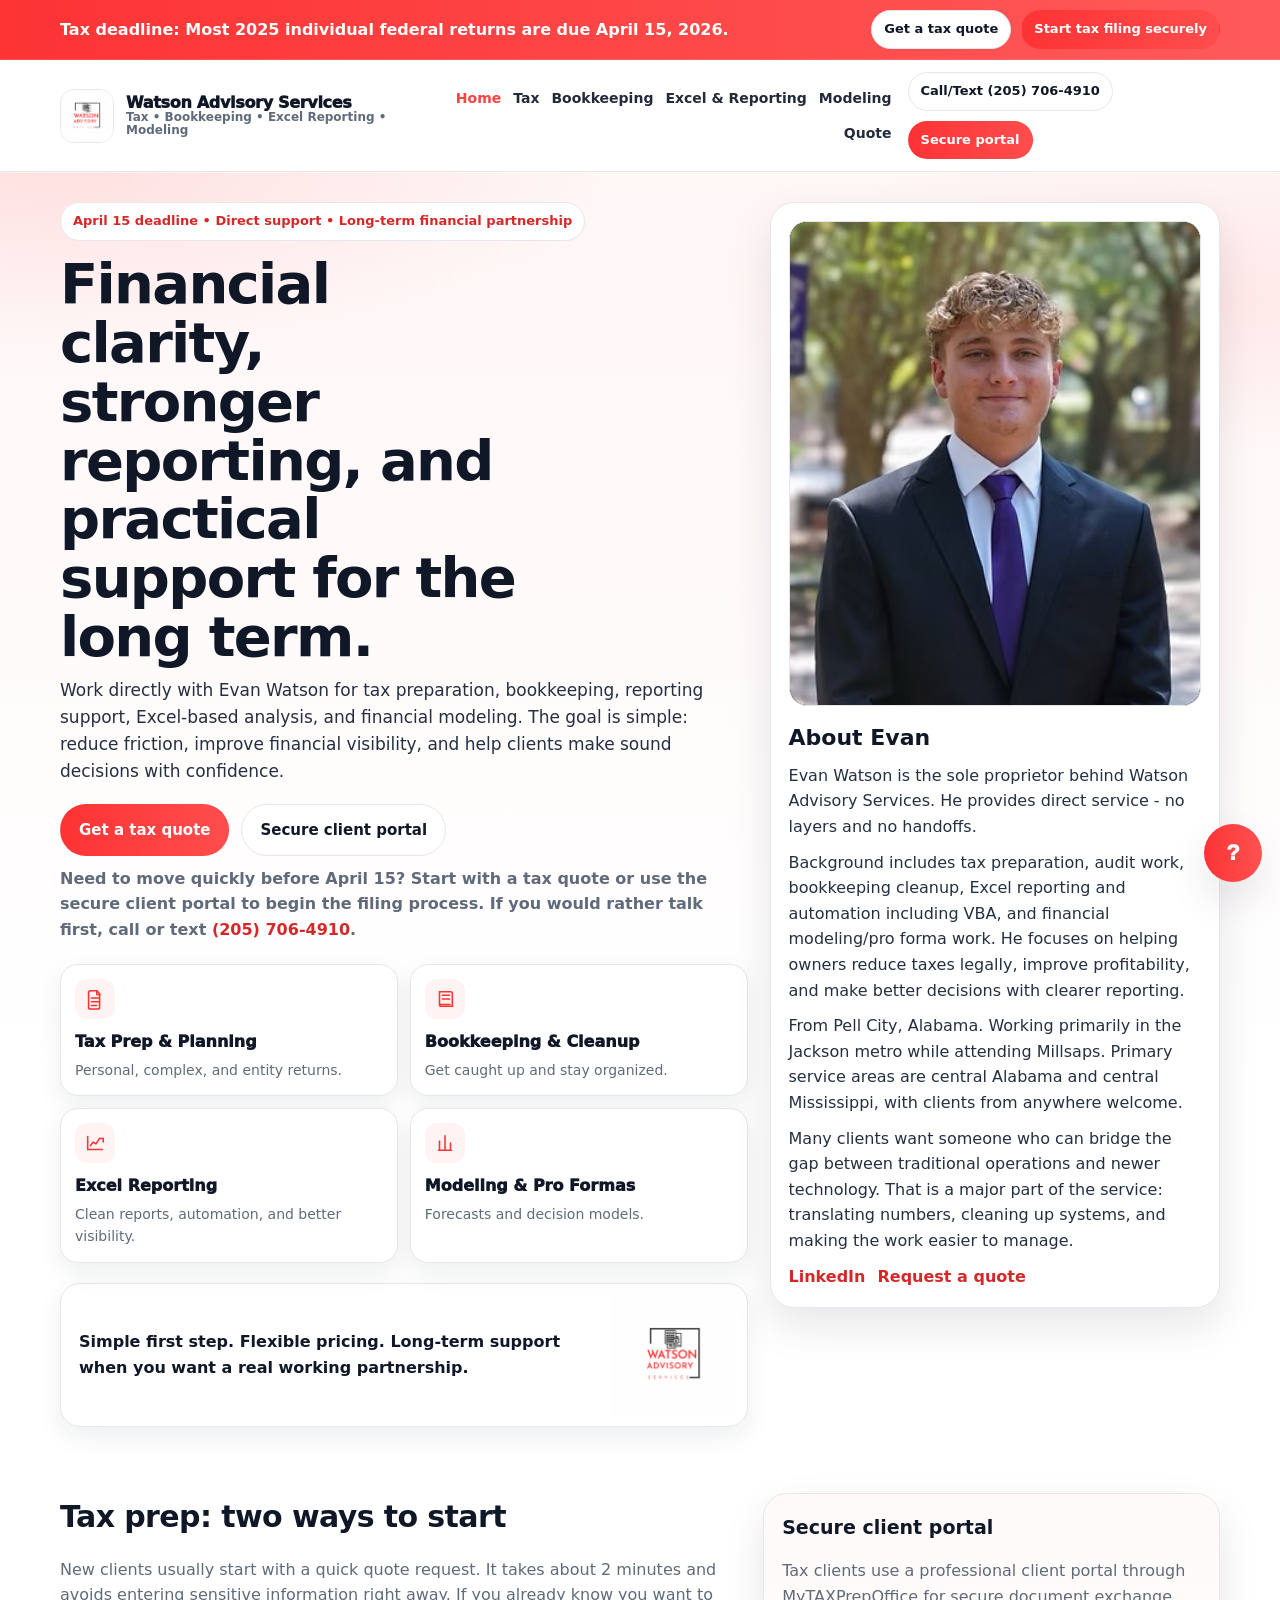
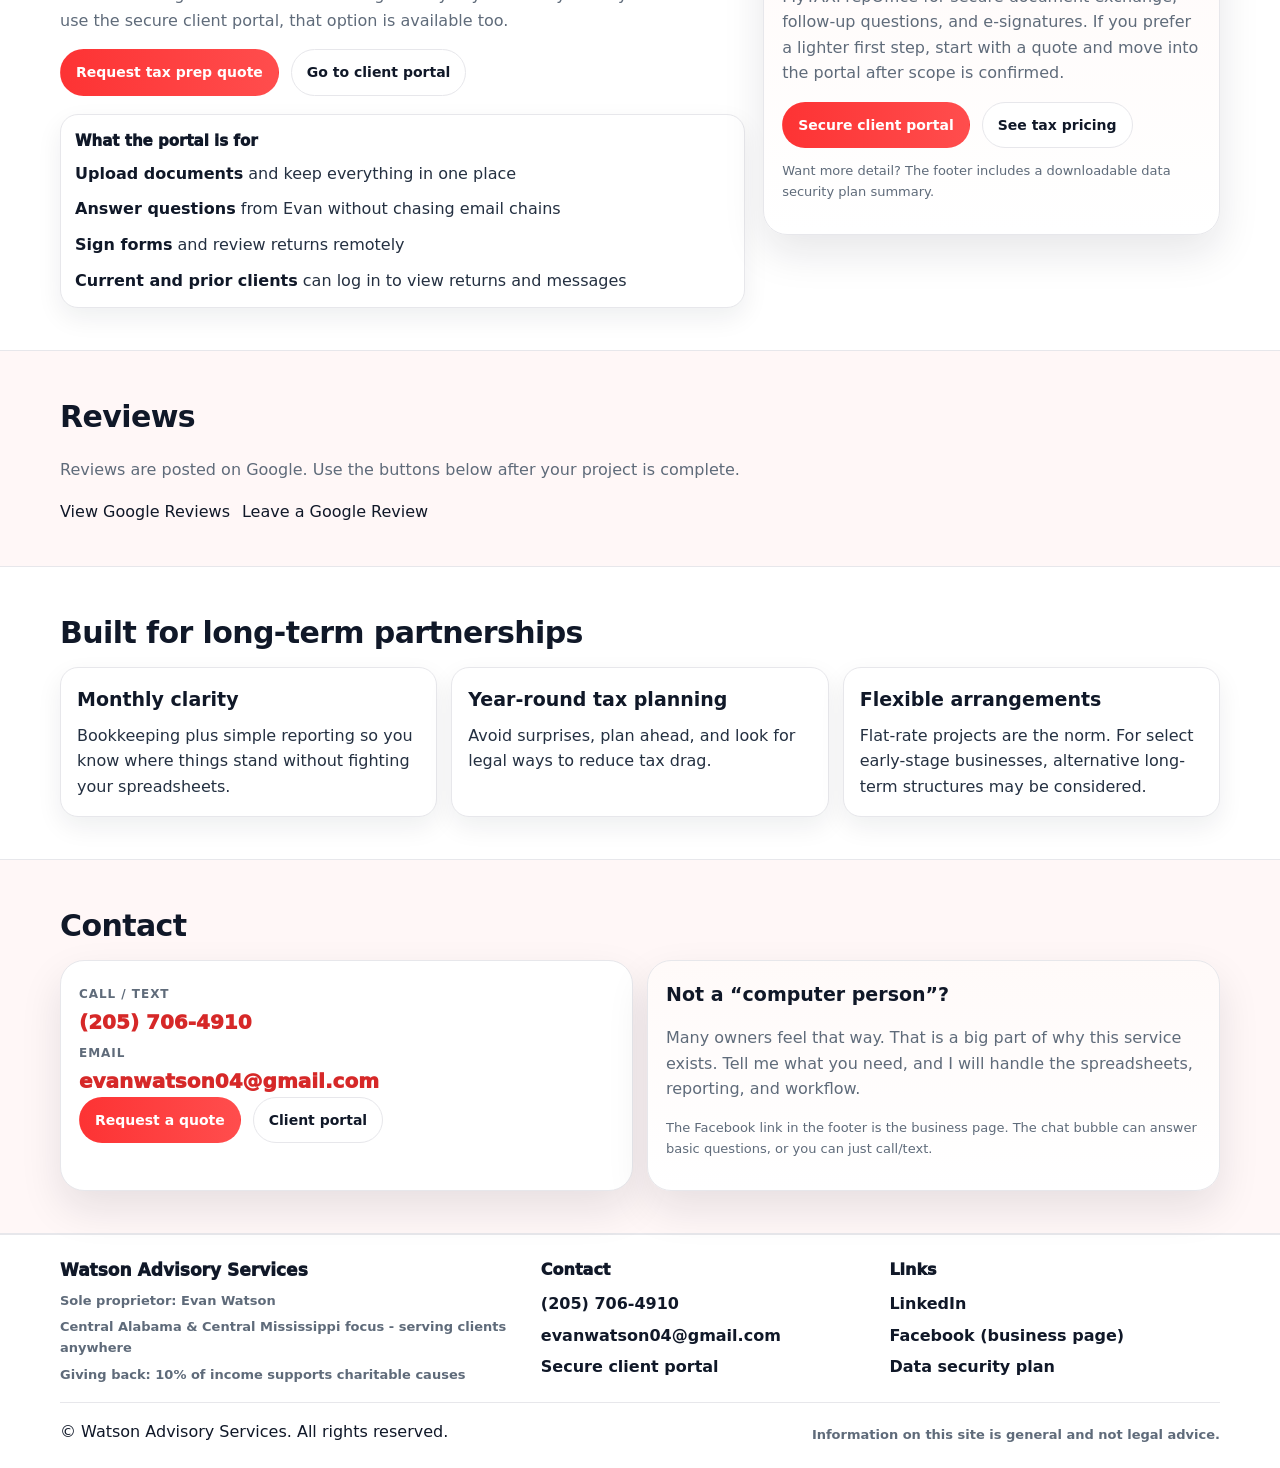
==== commit 254ebb2b: "Add files via upload" ====
--- a/index.html
+++ b/index.html
@@ -3,24 +3,23 @@
 <head>
   <meta charset="utf-8" />
   <meta name="viewport" content="width=device-width,initial-scale=1" />
-  <title>Watson Advisory Services | Tax, Bookkeeping & Financial Advisory</title>
-  <meta name="description" content="Work directly with Evan Watson for tax prep, bookkeeping, Excel reporting, and financial modeling. Local, personal, and built for the long term. Central Alabama & Mississippi." />
+  <title>Watson Advisory Services | Tax Prep, Bookkeeping, Excel Reporting</title>
+  <meta name="description" content="Tax preparation, bookkeeping and cleanup, Excel reporting, and financial modeling - delivered directly by Evan Watson. Flexible start: request a quote or use the secure client portal." />
   <link rel="icon" href="logo.jpg" />
   <link rel="stylesheet" href="styles.css" />
 </head>
 <body>
   <a class="skip" href="#main">Skip to content</a>
-
+  
   <div class="topbar" role="banner" aria-label="Tax deadline banner">
     <div class="container topbar__inner">
-      <div class="topbar__text"><strong>Tax deadline:</strong> 2025 individual federal returns due <strong>April 15, 2026</strong>.</div>
+      <div class="topbar__text"><strong>Tax deadline:</strong> Most 2025 individual federal returns are due <strong>April 15, 2026</strong>.</div>
       <div class="topbar__actions">
         <a class="btn btn--small btn--ghost" href="quote.html?service=tax">Get a tax quote</a>
-        <a class="btn btn--small btn--primary" href="https://watsonadvisoryservices.mytaxportal.online/" target="_blank" rel="noopener">File now →</a>
+        <a class="btn btn--small btn--primary" href="https://watsonadvisoryservices.mytaxportal.online/" target="_blank" rel="noopener">Start tax filing securely</a>
       </div>
     </div>
   </div>
-
   <header class="header" role="navigation" aria-label="Primary">
     <div class="container header__inner">
       <a class="brand" href="index.html" aria-label="Watson Advisory Services home">
@@ -32,36 +31,36 @@
       </a>
       <nav class="nav">
         <a class="is-active" href="index.html">Home</a>
-        <a href="tax-services.html">Tax</a>
-        <a href="bookkeeping.html">Bookkeeping</a>
-        <a href="analytics-consulting.html">Excel & Reporting</a>
-        <a href="financial-modeling.html">Modeling</a>
-        <a href="quote.html">Quote</a>
+        <a class="" href="tax-services.html">Tax</a>
+        <a class="" href="bookkeeping.html">Bookkeeping</a>
+        <a class="" href="analytics-consulting.html">Excel & Reporting</a>
+        <a class="" href="financial-modeling.html">Modeling</a>
+        <a class="" href="quote.html">Quote</a>
       </nav>
       <div class="header__cta">
         <a class="btn btn--ghost btn--small" href="tel:+12057064910">Call/Text (205) 706-4910</a>
-        <a class="btn btn--primary btn--small" href="https://watsonadvisoryservices.mytaxportal.online/" target="_blank" rel="noopener">Client Portal</a>
+        <a class="btn btn--primary btn--small" href="https://watsonadvisoryservices.mytaxportal.online/" target="_blank" rel="noopener">Secure portal</a>
       </div>
     </div>
   </header>
-
   <main id="main">
 
-    <!-- HERO -->
     <section class="hero">
       <div class="container hero__grid">
         <div class="hero__left">
-          <div class="hero__badge">Local • Personal • Built for the long term</div>
-          <h1 class="hero__title">A real advisor who <span class="accent">knows your name</span> — not a kiosk.</h1>
+          <div class="hero__badge">April 15 deadline • Direct support • Long-term financial partnership</div>
+          <h1 class="hero__title">Financial clarity, stronger reporting, and practical support for the long term.</h1>
           <p class="hero__lead">
-            Tax prep, bookkeeping, Excel reporting, and financial modeling — all done by Evan Watson directly. No call centers, no seasonal temps, no hand-offs.
-          </p>
+            Work directly with Evan Watson for tax preparation, bookkeeping, reporting support, Excel-based analysis, and financial modeling. The goal is simple: reduce friction, improve financial visibility, and help clients make sound decisions with confidence.
+          </p>
+
           <div class="hero__actions">
-            <a class="btn btn--primary btn--large" href="quote.html?service=tax">Get a free tax quote</a>
+            <a class="btn btn--primary btn--large" href="quote.html?service=tax">Get a tax quote</a>
             <a class="btn btn--ghost btn--large" href="https://watsonadvisoryservices.mytaxportal.online/" target="_blank" rel="noopener">Secure client portal</a>
           </div>
+
           <div class="hero__micro">
-            April 15 deadline approaching. Start with a 2-minute quote or jump straight into the portal — or just call/text <a href="tel:+12057064910">(205) 706-4910</a>.
+            Need to move quickly before April 15? Start with a tax quote or use the secure client portal to begin the filing process. If you would rather talk first, call or text <a href="tel:+12057064910">(205) 706-4910</a>.
           </div>
 
           <div class="mini-grid">
@@ -70,42 +69,59 @@
                 <svg viewBox="0 0 24 24" fill="none"><path d="M7 3h7l3 3v15a2 2 0 0 1-2 2H7a2 2 0 0 1-2-2V5a2 2 0 0 1 2-2Z" stroke="currentColor" stroke-width="1.7"/><path d="M14 3v4h4" stroke="currentColor" stroke-width="1.7"/><path d="M8 11h8M8 15h8M8 19h6" stroke="currentColor" stroke-width="1.7" stroke-linecap="round"/></svg>
               </div>
               <div class="mini-card__title">Tax Prep & Planning</div>
-              <div class="mini-card__desc">Personal, complex, and entity returns. Starting at $100.</div>
-            </a>
+              <div class="mini-card__desc">Personal, complex, and entity returns.</div>
+            </a>
+
             <a class="mini-card" href="bookkeeping.html">
               <div class="mini-card__icon" aria-hidden="true">
                 <svg viewBox="0 0 24 24" fill="none"><path d="M6 4h12a2 2 0 0 1 2 2v14H8a2 2 0 0 1-2-2V4Z" stroke="currentColor" stroke-width="1.7"/><path d="M6 18h12" stroke="currentColor" stroke-width="1.7"/><path d="M9 8h8M9 12h8" stroke="currentColor" stroke-width="1.7" stroke-linecap="round"/></svg>
               </div>
               <div class="mini-card__title">Bookkeeping & Cleanup</div>
-              <div class="mini-card__desc">Get caught up and stay organized. Starting at $200/mo.</div>
-            </a>
+              <div class="mini-card__desc">Get caught up and stay organized.</div>
+            </a>
+
             <a class="mini-card" href="analytics-consulting.html">
               <div class="mini-card__icon" aria-hidden="true">
-                <svg viewBox="0 0 24 24" fill="none"><path d="M4 19V5" stroke="currentColor" stroke-width="1.7" stroke-linecap="round"/><path d="M4 19h16" stroke="currentColor" stroke-width="1.7" stroke-linecap="round"/><path d="M7 15l3-4 3 2 4-6" stroke="currentColor" stroke-width="1.7" stroke-linecap="round" stroke-linejoin="round"/></svg>
-              </div>
-              <div class="mini-card__title">Excel & Special Projects</div>
-              <div class="mini-card__desc">Reporting, trading backtests, personal finance tools & more.</div>
-            </a>
+                <svg viewBox="0 0 24 24" fill="none"><path d="M4 19V5" stroke="currentColor" stroke-width="1.7" stroke-linecap="round"/><path d="M4 19h16" stroke="currentColor" stroke-width="1.7" stroke-linecap="round"/><path d="M7 15l3-4 3 2 4-6" stroke="currentColor" stroke-width="1.7" stroke-linecap="round" stroke-linejoin="round"/><path d="M17 7h4v4" stroke="currentColor" stroke-width="1.7" stroke-linecap="round"/></svg>
+              </div>
+              <div class="mini-card__title">Excel Reporting</div>
+              <div class="mini-card__desc">Clean reports, automation, and better visibility.</div>
+            </a>
+
             <a class="mini-card" href="financial-modeling.html">
               <div class="mini-card__icon" aria-hidden="true">
                 <svg viewBox="0 0 24 24" fill="none"><path d="M6 20V10" stroke="currentColor" stroke-width="1.7" stroke-linecap="round"/><path d="M12 20V4" stroke="currentColor" stroke-width="1.7" stroke-linecap="round"/><path d="M18 20v-8" stroke="currentColor" stroke-width="1.7" stroke-linecap="round"/><path d="M5 20h14" stroke="currentColor" stroke-width="1.7" stroke-linecap="round"/></svg>
               </div>
               <div class="mini-card__title">Modeling & Pro Formas</div>
-              <div class="mini-card__desc">Forecasts and decision models. Starting at $350.</div>
-            </a>
+              <div class="mini-card__desc">Forecasts and decision models.</div>
+            </a>
+          </div>
+
+          <div class="logo-banner">
+            <div class="logo-banner__text"><strong>Simple first step.</strong> Flexible pricing. Long-term support when you want a real working partnership.</div>
+            <div class="logo-banner__mark" aria-hidden="true"><img src="logo.jpg" alt="" /></div>
           </div>
         </div>
 
         <aside class="panel about" aria-label="About Evan">
-          <div class="about__photo"><img src="headshot.jpg" alt="Evan Watson, Watson Advisory Services" /></div>
-          <h2 class="about__title">Evan Watson</h2>
-          <p class="about__text">
-            Sole proprietor of Watson Advisory Services. You work directly with Evan — no layers, no handoffs, and no explaining your situation to someone new every year.
-          </p>
-          <p class="about__text">
-            Background in tax preparation, audit, bookkeeping cleanup, Excel automation (VBA), and financial modeling. Based in Pell City, AL — serving central Alabama, central Mississippi, and clients anywhere.
-          </p>
-          <p class="about__text" style="font-weight:800;color:var(--brand-dark)">10% of income goes to charitable causes.</p>
+          <div class="about__photo"><img src="headshot.jpg" alt="Evan Watson" /></div>
+          <h2 class="about__title">About Evan</h2>
+          <p class="about__text">
+            Evan Watson is the sole proprietor behind Watson Advisory Services. He provides direct service - no layers and no handoffs.
+          </p>
+          <p class="about__text">
+            Background includes tax preparation, audit work, bookkeeping cleanup, Excel reporting and automation
+            including VBA, and financial modeling/pro forma work. He focuses on helping owners reduce taxes legally,
+            improve profitability, and make better decisions with clearer reporting.
+          </p>
+          <p class="about__text">
+            From Pell City, Alabama. Working primarily in the Jackson metro while attending Millsaps.
+            Primary service areas are central Alabama and central Mississippi, with clients from anywhere welcome.
+          </p>
+          <p class="about__text">
+            Many clients want someone who can bridge the gap between traditional operations and newer technology.
+            That is a major part of the service: translating numbers, cleaning up systems, and making the work easier to manage.
+          </p>
           <div class="about__links">
             <a class="link" href="https://www.linkedin.com/in/evan-watson-93175932b" target="_blank" rel="noopener">LinkedIn</a>
             <a class="link" href="quote.html">Request a quote</a>
@@ -114,114 +130,76 @@
       </div>
     </section>
 
-    <!-- WHY EVAN vs BIG BOX -->
-    <section class="section section--tint" id="why-evan">
-      <div class="container">
-        <h2 class="h2">Why work with Evan instead of TurboTax or H&R Block?</h2>
-        <p class="muted" style="max-width:60ch;margin-bottom:22px">Bigger isn't always better. Here's what you actually get with a dedicated local advisor.</p>
-        <div class="compare-grid">
-
-          <div class="compare-col compare-col--them">
-            <div class="compare-col__label">TurboTax / H&R Block</div>
-            <ul class="compare-list">
-              <li>You do your own research — or pay extra for "expert review"</li>
-              <li>Seasonal or rotating staff who don't know your history</li>
-              <li>Files your return, then you're on your own until next year</li>
-              <li>No proactive advice — you have to know what to ask</li>
-              <li>Upcharges for every added form or complexity</li>
-              <li>Long hold times, chat bots, or crowded storefronts</li>
-            </ul>
-          </div>
-
-          <div class="compare-col compare-col--us">
-            <div class="compare-col__label">Watson Advisory Services</div>
-            <ul class="compare-list">
-              <li>Evan reviews your full picture and flags things you might miss</li>
-              <li>Same person every year — your situation is remembered</li>
-              <li>Year-round availability for planning questions and future years</li>
-              <li>Proactive strategy: deductions, entity structure, timing, and more</li>
-              <li>Flat-rate pricing — no surprise add-on fees</li>
-              <li>Call or text directly. Real responses, not a queue</li>
-            </ul>
-          </div>
-
-        </div>
-        <div class="cta-row" style="margin-top:22px">
-          <a class="btn btn--primary" href="quote.html?service=tax">Request a tax quote</a>
-          <a class="btn btn--ghost" href="tax-services.html">See tax pricing</a>
-        </div>
-      </div>
-    </section>
-
-    <!-- TAX START -->
     <section class="section" id="tax-start">
       <div class="container section__grid">
         <div>
-          <h2 class="h2">Two ways to start tax prep</h2>
+          <h2 class="h2">Tax prep: two ways to start</h2>
           <p class="muted">
-            New clients: request a quick quote first — no sensitive info needed upfront. Returning clients or those ready to go can jump straight into the portal.
+            New clients usually start with a quick quote request. It takes about 2 minutes and avoids entering sensitive information right away.
+            If you already know you want to use the secure client portal, that option is available too.
           </p>
           <div class="cta-row">
-            <a class="btn btn--primary" href="quote.html?service=tax">Request tax quote</a>
-            <a class="btn btn--ghost" href="https://watsonadvisoryservices.mytaxportal.online/" target="_blank" rel="noopener">Go to portal</a>
-          </div>
+            <a class="btn btn--primary" href="quote.html?service=tax">Request tax prep quote</a>
+            <a class="btn btn--ghost" href="https://watsonadvisoryservices.mytaxportal.online/" target="_blank" rel="noopener">Go to client portal</a>
+          </div>
+
           <div class="steps">
-            <div class="steps__title">The portal lets you:</div>
+            <div class="steps__title">What the portal is for</div>
             <div class="steps__items">
-              <div class="step"><strong>Upload documents</strong> securely — no emailing sensitive files</div>
-              <div class="step"><strong>Answer questions</strong> in one organized thread</div>
-              <div class="step"><strong>Review and e-sign</strong> your return remotely</div>
+              <div class="step"><strong>Upload documents</strong> and keep everything in one place</div>
+              <div class="step"><strong>Answer questions</strong> from Evan without chasing email chains</div>
+              <div class="step"><strong>Sign forms</strong> and review returns remotely</div>
+              <div class="step"><strong>Current and prior clients</strong> can log in to view returns and messages</div>
             </div>
           </div>
         </div>
+
         <div class="panel panel--soft">
           <h3 class="h3">Secure client portal</h3>
           <p class="muted">
-            Powered by MyTAXPrepOffice — a professional tax portal used for secure document exchange, follow-up, and e-signatures. Your documents stay protected from inbox to filing.
+            Tax clients use a professional client portal through MyTAXPrepOffice for secure document exchange, follow-up questions,
+            and e-signatures. If you prefer a lighter first step, start with a quote and move into the portal after scope is confirmed.
           </p>
           <div class="cta-row">
-            <a class="btn btn--primary" href="https://watsonadvisoryservices.mytaxportal.online/" target="_blank" rel="noopener">Open portal</a>
-            <a class="btn btn--ghost" href="tax-services.html">Tax pricing</a>
-          </div>
-        </div>
-      </div>
-    </section>
-
-    <!-- LONG TERM -->
-    <section class="section section--tint" id="partnership">
+            <a class="btn btn--primary" href="https://watsonadvisoryservices.mytaxportal.online/" target="_blank" rel="noopener">Secure client portal</a>
+            <a class="btn btn--ghost" href="tax-services.html">See tax pricing</a>
+          </div>
+          <p class="small muted">Want more detail? The footer includes a downloadable data security plan summary.</p>
+        </div>
+      </div>
+    </section>
+
+    <section class="section section--tint" id="reviews">
       <div class="container">
-        <h2 class="h2">More than just filing a return</h2>
-        <p class="muted" style="max-width:58ch;margin-bottom:18px">The real value comes from knowing your situation over time. Here's what an ongoing relationship looks like.</p>
+        <h2 class="h2">Reviews</h2>
+        <p class="muted">Reviews are posted on Google. Use the buttons below after your project is complete.</p>
+        <div class="cta-row">
+          <a class="button secondary" href="https://share.google/7ak7LUmNi6xlFwGhq" target="_blank">View Google Reviews</a>
+          <a class="button" href="https://g.page/r/CWyWTOVJAnOrEAE/review" target="_blank">Leave a Google Review</a>
+        </div>
+      </div>
+    </section>
+
+    <section class="section" id="partnership">
+      <div class="container">
+        <h2 class="h2">Built for long-term partnerships</h2>
         <div class="cards2">
           <div class="card2">
-            <h3 class="h3">Monthly financial clarity</h3>
-            <p class="muted">Bookkeeping plus clean reporting so you always know where things stand — without fighting spreadsheets.</p>
+            <h3 class="h3">Monthly clarity</h3>
+            <p class="muted">Bookkeeping plus simple reporting so you know where things stand without fighting your spreadsheets.</p>
           </div>
           <div class="card2">
-            <h3 class="h3">Year-round tax strategy</h3>
-            <p class="muted">Avoid surprises. Plan ahead. Find legal ways to reduce your tax burden before year-end — not after the fact.</p>
+            <h3 class="h3">Year-round tax planning</h3>
+            <p class="muted">Avoid surprises, plan ahead, and look for legal ways to reduce tax drag.</p>
           </div>
           <div class="card2">
-            <h3 class="h3">Flexible pricing</h3>
-            <p class="muted">Flat-rate projects are the norm. For growing businesses, longer-term arrangements can be discussed.</p>
-          </div>
-        </div>
-      </div>
-    </section>
-
-    <!-- REVIEWS -->
-    <section class="section" id="reviews">
-      <div class="container">
-        <h2 class="h2">Reviews</h2>
-        <p class="muted">Reviews are posted on Google. Once your project is complete, a review link will be shared.</p>
-        <div class="cta-row" style="margin-top:12px">
-          <a class="btn btn--ghost" href="https://share.google/7ak7LUmNi6xlFwGhq" target="_blank" rel="noopener">View Google Reviews</a>
-          <a class="btn btn--primary" href="https://g.page/r/CWyWTOVJAnOrEAE/review" target="_blank" rel="noopener">Leave a Review</a>
-        </div>
-      </div>
-    </section>
-
-    <!-- CONTACT -->
+            <h3 class="h3">Flexible arrangements</h3>
+            <p class="muted">Flat-rate projects are the norm. For select early-stage businesses, alternative long-term structures may be considered.</p>
+          </div>
+        </div>
+      </div>
+    </section>
+
     <section class="section section--tint" id="contact">
       <div class="container">
         <h2 class="h2">Contact</h2>
@@ -231,14 +209,21 @@
             <a class="contact__value" href="tel:+12057064910">(205) 706-4910</a>
             <div class="contact__label">Email</div>
             <a class="contact__value" href="mailto:evanwatson04@gmail.com">evanwatson04@gmail.com</a>
-            <div class="cta-row" style="margin-top:14px">
+            <div class="cta-row">
               <a class="btn btn--primary" href="quote.html">Request a quote</a>
               <a class="btn btn--ghost" href="https://watsonadvisoryservices.mytaxportal.online/" target="_blank" rel="noopener">Client portal</a>
             </div>
           </div>
+
           <div class="panel panel--soft">
-            <h3 class="h3">Not a "tech person"?</h3>
-            <p class="muted">No problem. Many clients feel the same way. Just call or text and Evan will walk you through everything. The process is meant to stay simple.</p>
+            <h3 class="h3">Not a “computer person”?</h3>
+            <p class="muted">
+              Many owners feel that way. That is a big part of why this service exists.
+              Tell me what you need, and I will handle the spreadsheets, reporting, and workflow.
+            </p>
+            <p class="small muted">
+              The Facebook link in the footer is the business page. The chat bubble can answer basic questions, or you can just call/text.
+            </p>
           </div>
         </div>
       </div>
@@ -246,61 +231,62 @@
 
   </main>
 
-  <footer class="footer">
-    <div class="container footer__inner">
-      <div class="footer__col">
-        <div class="footer__brand">Watson Advisory Services</div>
-        <div class="footer__muted">Sole proprietor: Evan Watson</div>
-        <div class="footer__muted">Central Alabama & Central Mississippi — serving clients anywhere</div>
-        <div class="footer__muted">Giving back: 10% of income supports charitable causes</div>
-      </div>
-      <div class="footer__col">
-        <div class="footer__title">Contact</div>
-        <a class="footer__link" href="tel:+12057064910">(205) 706-4910</a>
-        <a class="footer__link" href="mailto:evanwatson04@gmail.com">evanwatson04@gmail.com</a>
-        <a class="footer__link" href="https://watsonadvisoryservices.mytaxportal.online/" target="_blank" rel="noopener">Client portal login</a>
-      </div>
-      <div class="footer__col">
-        <div class="footer__title">Links</div>
-        <a class="footer__link" href="https://www.linkedin.com/in/evan-watson-93175932b" target="_blank" rel="noopener">LinkedIn</a>
-        <a class="footer__link" href="https://www.facebook.com/share/181qwibuGE/?mibextid=wwXIfr" target="_blank" rel="noopener">Facebook</a>
-        <a class="footer__link" href="data-security-plan.html">Data security plan</a>
-      </div>
-    </div>
-    <div class="container footer__bottom">
-      <span>&copy; <span id="year"></span> Watson Advisory Services. All rights reserved.</span>
-      <span class="footer__muted">Information on this site is general and not legal or financial advice.</span>
-    </div>
-  </footer>
-
-  <div class="mobile-bar" aria-label="Quick actions">
-    <a href="tel:+12057064910">Call</a>
-    <a href="quote.html">Quote</a>
-    <a href="https://watsonadvisoryservices.mytaxportal.online/" target="_blank" rel="noopener">Portal</a>
-  </div>
-
-  <div class="chatbot" id="chatbot" aria-label="Website help chat">
-    <div class="chatbot__window">
-      <div class="chatbot__header">
-        Watson Advisory Services Help
-        <div class="chatbot__sub">Quick answers about services, pricing, quotes, and the portal</div>
-      </div>
-      <div class="chatbot__messages">
-        <div class="chatbot__msg chatbot__msg--bot">Hi — I can answer questions about tax prep, bookkeeping, Excel reporting, special projects, pricing, and how to get started.</div>
-      </div>
-      <div class="chatbot__quick">
-        <button type="button" data-chat-question="How do I start tax prep?">Start tax prep</button>
-        <button type="button" data-chat-question="What is the portal for?">Portal help</button>
-        <button type="button" data-chat-question="What special projects do you do?">Special projects</button>
-      </div>
-      <div class="chatbot__footer">
-        <input class="chatbot__input" type="text" placeholder="Ask a quick question..." />
-        <button type="button" class="btn btn--primary btn--small chatbot__send">Send</button>
-      </div>
-    </div>
-    <button type="button" class="chatbot__toggle" aria-expanded="false" aria-label="Open help chat">?</button>
-  </div>
-
-  <script defer src="script.js"></script>
+    <footer class="footer">
+      <div class="container footer__inner">
+        <div class="footer__col">
+          <div class="footer__brand">Watson Advisory Services</div>
+          <div class="footer__muted">Sole proprietor: Evan Watson</div>
+          <div class="footer__muted">Central Alabama & Central Mississippi focus - serving clients anywhere</div>
+          <div class="footer__muted">Giving back: 10% of income supports charitable causes</div>
+        </div>
+        <div class="footer__col">
+          <div class="footer__title">Contact</div>
+          <a class="footer__link" href="tel:+12057064910">(205) 706-4910</a>
+          <a class="footer__link" href="mailto:evanwatson04@gmail.com">evanwatson04@gmail.com</a>
+          <a class="footer__link" href="https://watsonadvisoryservices.mytaxportal.online/" target="_blank" rel="noopener">Secure client portal</a>
+        </div>
+        <div class="footer__col">
+          <div class="footer__title">Links</div>
+          <a class="footer__link" href="https://www.linkedin.com/in/evan-watson-93175932b" target="_blank" rel="noopener">LinkedIn</a>
+          <a class="footer__link" href="https://www.facebook.com/share/181qwibuGE/?mibextid=wwXIfr" target="_blank" rel="noopener">Facebook (business page)</a>
+          <a class="footer__link" href="data-security-plan.html">Data security plan</a>
+        </div>
+      </div>
+      <div class="container footer__bottom">
+        <span>&copy; <span id="year"></span> Watson Advisory Services. All rights reserved.</span>
+        <span class="footer__muted">Information on this site is general and not legal advice.</span>
+      </div>
+    </footer>
+
+    <div class="mobile-bar" aria-label="Quick actions">
+      <a href="tel:+12057064910">Call</a>
+      <a href="quote.html">Quote</a>
+      <a href="https://watsonadvisoryservices.mytaxportal.online/" target="_blank" rel="noopener">Portal</a>
+    </div>
+
+    <div class="chatbot" id="chatbot" aria-label="Website help chat">
+      <div class="chatbot__window">
+        <div class="chatbot__header">
+          Watson Advisory Services Help
+          <div class="chatbot__sub">Quick answers about services, pricing, quotes, and the portal</div>
+        </div>
+        <div class="chatbot__messages">
+          <div class="chatbot__msg chatbot__msg--bot">Hi - I can help with starting tax prep, the client portal, bookkeeping, Excel reporting, modeling, pricing, and how to request a quote.</div>
+        </div>
+        <div class="chatbot__quick">
+          <button type="button" data-chat-question="How do I start tax prep?">Start tax prep</button>
+          <button type="button" data-chat-question="What is the portal for?">Portal help</button>
+          <button type="button" data-chat-question="What do you do with Excel reporting?">Excel reporting</button>
+        </div>
+        <div class="chatbot__footer">
+          <input class="chatbot__input" type="text" placeholder="Ask a quick question..." />
+          <button type="button" class="btn btn--primary btn--small chatbot__send">Send</button>
+        </div>
+      </div>
+      <button type="button" class="chatbot__toggle" aria-expanded="false" aria-label="Open help chat">?</button>
+    </div>
+
+    <script defer src="script.js"></script>
+
 </body>
-</html>
+</html>
--- a/styles.css
+++ b/styles.css
@@ -281,41 +281,3 @@
   *{scroll-behavior:auto}
   .btn,.mini-card,.price{transition:none}
 }
-
-/* ===== COMPARISON SECTION (Why Evan) ===== */
-.compare-grid{
-  display:grid;grid-template-columns:1fr 1fr;gap:16px;margin-top:4px
-}
-.compare-col{
-  border-radius:20px;padding:20px;border:1px solid var(--line)
-}
-.compare-col--them{
-  background:#f9fafb;border-color:#e0e0e8
-}
-.compare-col--us{
-  background:linear-gradient(160deg,#fff6f6,#fff);border-color:rgba(253,51,52,.25);
-  box-shadow:0 8px 24px rgba(253,51,52,.08)
-}
-.compare-col__label{
-  font-weight:1000;font-size:15px;margin-bottom:14px;padding-bottom:10px;border-bottom:1px solid var(--line)
-}
-.compare-col--them .compare-col__label{color:var(--muted)}
-.compare-col--us .compare-col__label{color:var(--brand-dark)}
-.compare-list{
-  margin:0;padding:0;list-style:none;display:flex;flex-direction:column;gap:10px
-}
-.compare-col--them .compare-list li{
-  padding-left:22px;position:relative;color:var(--muted)
-}
-.compare-col--them .compare-list li::before{
-  content:"✗";position:absolute;left:0;color:#ccc;font-weight:900
-}
-.compare-col--us .compare-list li{
-  padding-left:24px;position:relative;color:#243041;font-weight:700
-}
-.compare-col--us .compare-list li::before{
-  content:"✓";position:absolute;left:0;color:var(--brand);font-weight:1000
-}
-@media(max-width:980px){
-  .compare-grid{grid-template-columns:1fr}
-}
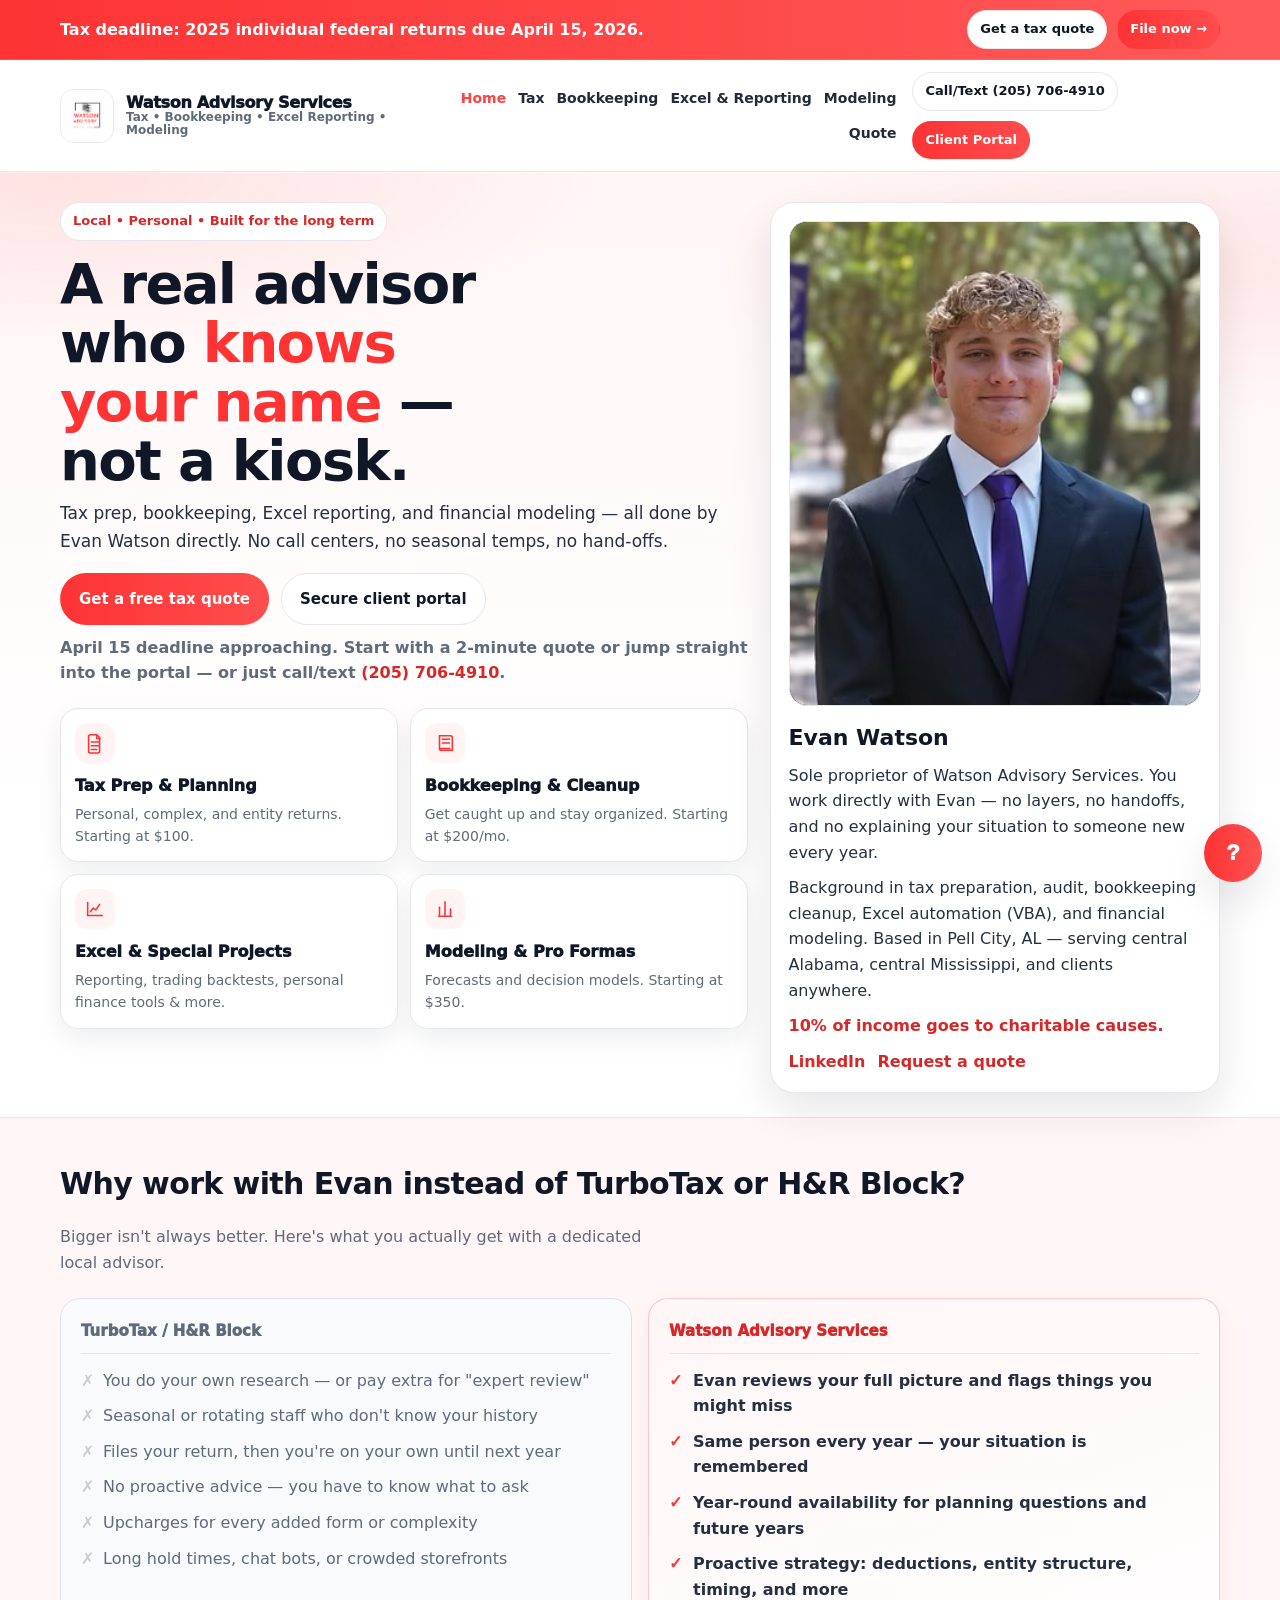
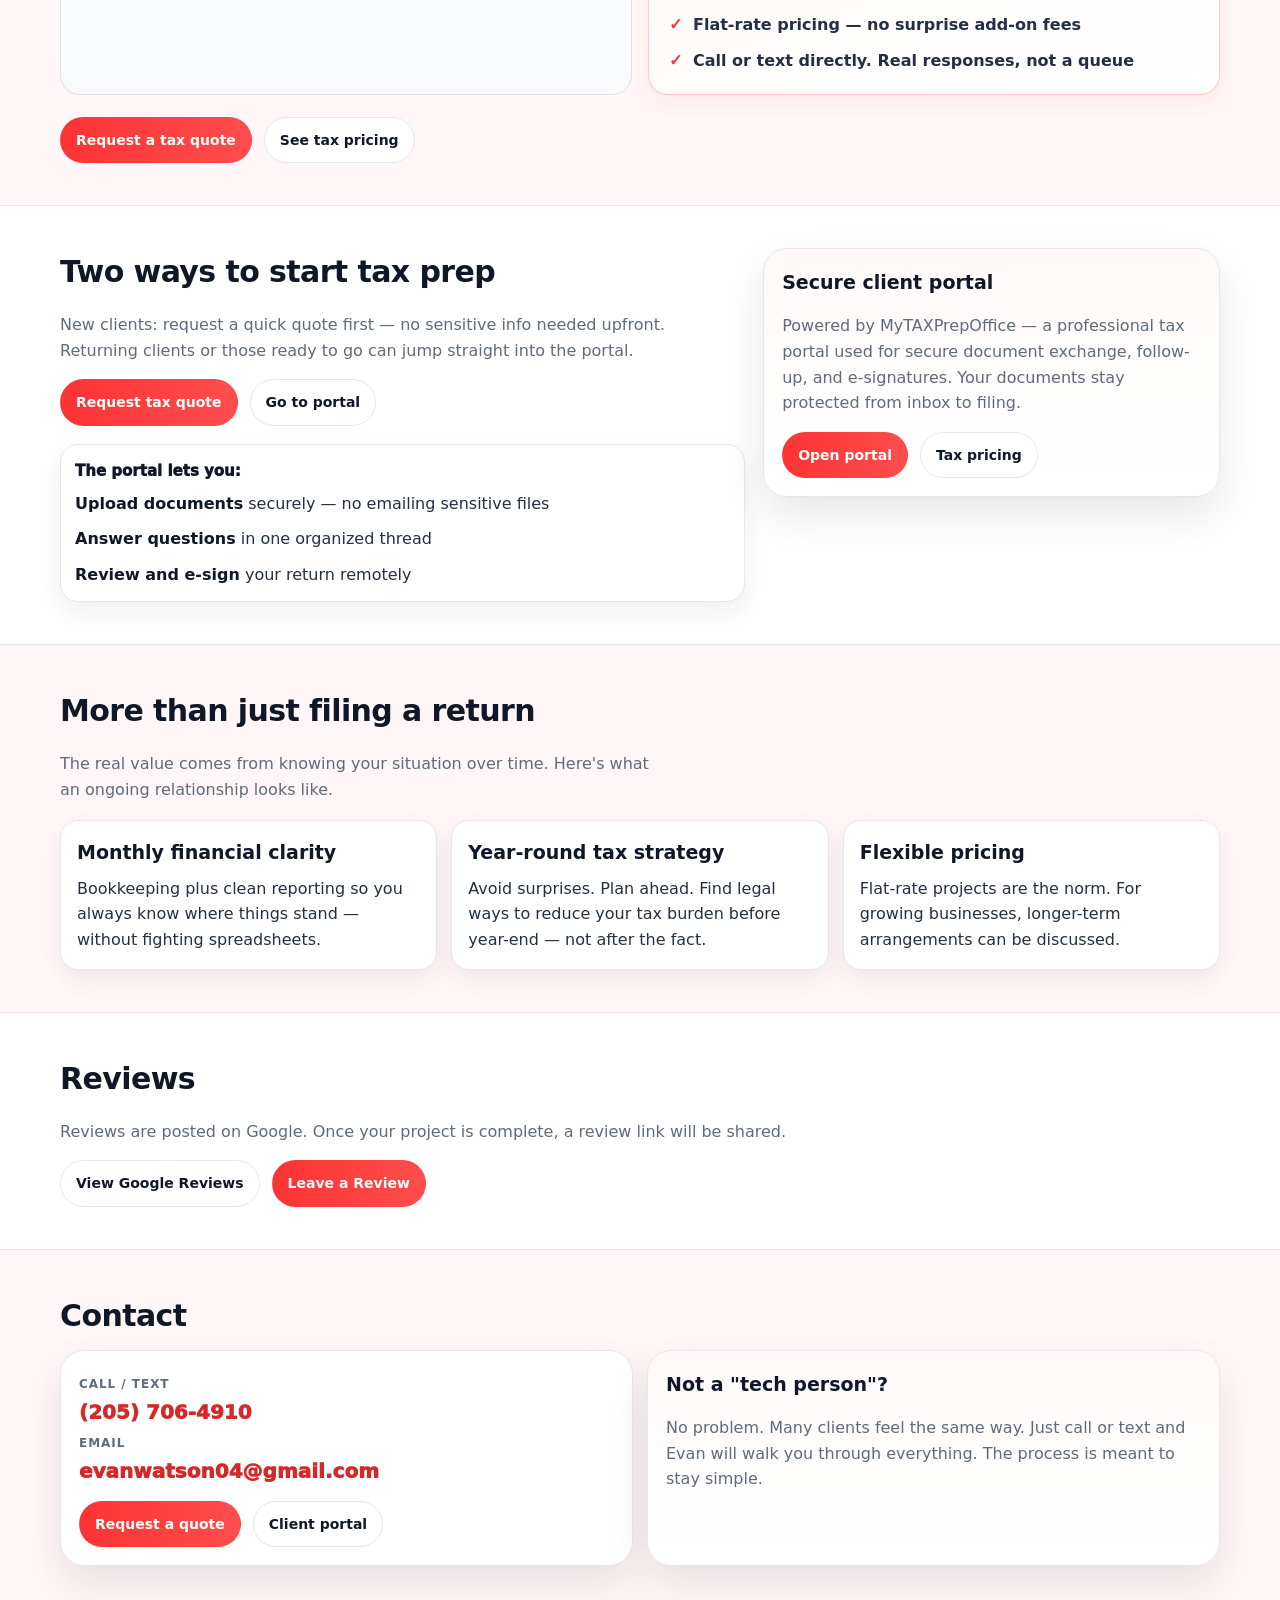
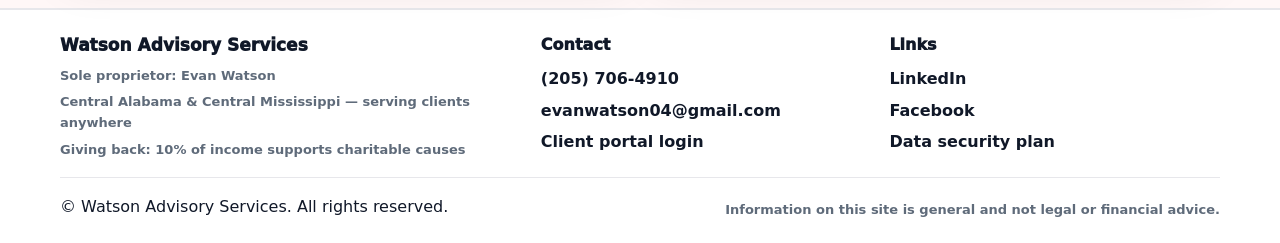
==== commit 907d115a: "Add files via upload" ====
--- a/index.html
+++ b/index.html
@@ -3,23 +3,24 @@
 <head>
   <meta charset="utf-8" />
   <meta name="viewport" content="width=device-width,initial-scale=1" />
-  <title>Watson Advisory Services | Tax Prep, Bookkeeping, Excel Reporting</title>
-  <meta name="description" content="Tax preparation, bookkeeping and cleanup, Excel reporting, and financial modeling - delivered directly by Evan Watson. Flexible start: request a quote or use the secure client portal." />
+  <title>Watson Advisory Services | Tax, Bookkeeping & Financial Advisory</title>
+  <meta name="description" content="Work directly with Evan Watson for tax prep, bookkeeping, Excel reporting, and financial modeling. Local, personal, and built for the long term. Central Alabama & Mississippi." />
   <link rel="icon" href="logo.jpg" />
   <link rel="stylesheet" href="styles.css" />
 </head>
 <body>
   <a class="skip" href="#main">Skip to content</a>
-  
+
   <div class="topbar" role="banner" aria-label="Tax deadline banner">
     <div class="container topbar__inner">
-      <div class="topbar__text"><strong>Tax deadline:</strong> Most 2025 individual federal returns are due <strong>April 15, 2026</strong>.</div>
+      <div class="topbar__text"><strong>Tax deadline:</strong> 2025 individual federal returns due <strong>April 15, 2026</strong>.</div>
       <div class="topbar__actions">
         <a class="btn btn--small btn--ghost" href="quote.html?service=tax">Get a tax quote</a>
-        <a class="btn btn--small btn--primary" href="https://watsonadvisoryservices.mytaxportal.online/" target="_blank" rel="noopener">Start tax filing securely</a>
+        <a class="btn btn--small btn--primary" href="https://watsonadvisoryservices.mytaxportal.online/" target="_blank" rel="noopener">File now →</a>
       </div>
     </div>
   </div>
+
   <header class="header" role="navigation" aria-label="Primary">
     <div class="container header__inner">
       <a class="brand" href="index.html" aria-label="Watson Advisory Services home">
@@ -31,36 +32,36 @@
       </a>
       <nav class="nav">
         <a class="is-active" href="index.html">Home</a>
-        <a class="" href="tax-services.html">Tax</a>
-        <a class="" href="bookkeeping.html">Bookkeeping</a>
-        <a class="" href="analytics-consulting.html">Excel & Reporting</a>
-        <a class="" href="financial-modeling.html">Modeling</a>
-        <a class="" href="quote.html">Quote</a>
+        <a href="tax-services.html">Tax</a>
+        <a href="bookkeeping.html">Bookkeeping</a>
+        <a href="analytics-consulting.html">Excel & Reporting</a>
+        <a href="financial-modeling.html">Modeling</a>
+        <a href="quote.html">Quote</a>
       </nav>
       <div class="header__cta">
         <a class="btn btn--ghost btn--small" href="tel:+12057064910">Call/Text (205) 706-4910</a>
-        <a class="btn btn--primary btn--small" href="https://watsonadvisoryservices.mytaxportal.online/" target="_blank" rel="noopener">Secure portal</a>
+        <a class="btn btn--primary btn--small" href="https://watsonadvisoryservices.mytaxportal.online/" target="_blank" rel="noopener">Client Portal</a>
       </div>
     </div>
   </header>
+
   <main id="main">
 
+    <!-- HERO -->
     <section class="hero">
       <div class="container hero__grid">
         <div class="hero__left">
-          <div class="hero__badge">April 15 deadline • Direct support • Long-term financial partnership</div>
-          <h1 class="hero__title">Financial clarity, stronger reporting, and practical support for the long term.</h1>
+          <div class="hero__badge">Local • Personal • Built for the long term</div>
+          <h1 class="hero__title">A real advisor who <span class="accent">knows your name</span> — not a kiosk.</h1>
           <p class="hero__lead">
-            Work directly with Evan Watson for tax preparation, bookkeeping, reporting support, Excel-based analysis, and financial modeling. The goal is simple: reduce friction, improve financial visibility, and help clients make sound decisions with confidence.
-          </p>
-
+            Tax prep, bookkeeping, Excel reporting, and financial modeling — all done by Evan Watson directly. No call centers, no seasonal temps, no hand-offs.
+          </p>
           <div class="hero__actions">
-            <a class="btn btn--primary btn--large" href="quote.html?service=tax">Get a tax quote</a>
+            <a class="btn btn--primary btn--large" href="quote.html?service=tax">Get a free tax quote</a>
             <a class="btn btn--ghost btn--large" href="https://watsonadvisoryservices.mytaxportal.online/" target="_blank" rel="noopener">Secure client portal</a>
           </div>
-
           <div class="hero__micro">
-            Need to move quickly before April 15? Start with a tax quote or use the secure client portal to begin the filing process. If you would rather talk first, call or text <a href="tel:+12057064910">(205) 706-4910</a>.
+            April 15 deadline approaching. Start with a 2-minute quote or jump straight into the portal — or just call/text <a href="tel:+12057064910">(205) 706-4910</a>.
           </div>
 
           <div class="mini-grid">
@@ -69,59 +70,42 @@
                 <svg viewBox="0 0 24 24" fill="none"><path d="M7 3h7l3 3v15a2 2 0 0 1-2 2H7a2 2 0 0 1-2-2V5a2 2 0 0 1 2-2Z" stroke="currentColor" stroke-width="1.7"/><path d="M14 3v4h4" stroke="currentColor" stroke-width="1.7"/><path d="M8 11h8M8 15h8M8 19h6" stroke="currentColor" stroke-width="1.7" stroke-linecap="round"/></svg>
               </div>
               <div class="mini-card__title">Tax Prep & Planning</div>
-              <div class="mini-card__desc">Personal, complex, and entity returns.</div>
+              <div class="mini-card__desc">Personal, complex, and entity returns. Starting at $100.</div>
             </a>
-
             <a class="mini-card" href="bookkeeping.html">
               <div class="mini-card__icon" aria-hidden="true">
                 <svg viewBox="0 0 24 24" fill="none"><path d="M6 4h12a2 2 0 0 1 2 2v14H8a2 2 0 0 1-2-2V4Z" stroke="currentColor" stroke-width="1.7"/><path d="M6 18h12" stroke="currentColor" stroke-width="1.7"/><path d="M9 8h8M9 12h8" stroke="currentColor" stroke-width="1.7" stroke-linecap="round"/></svg>
               </div>
               <div class="mini-card__title">Bookkeeping & Cleanup</div>
-              <div class="mini-card__desc">Get caught up and stay organized.</div>
+              <div class="mini-card__desc">Get caught up and stay organized. Starting at $200/mo.</div>
             </a>
-
             <a class="mini-card" href="analytics-consulting.html">
               <div class="mini-card__icon" aria-hidden="true">
-                <svg viewBox="0 0 24 24" fill="none"><path d="M4 19V5" stroke="currentColor" stroke-width="1.7" stroke-linecap="round"/><path d="M4 19h16" stroke="currentColor" stroke-width="1.7" stroke-linecap="round"/><path d="M7 15l3-4 3 2 4-6" stroke="currentColor" stroke-width="1.7" stroke-linecap="round" stroke-linejoin="round"/><path d="M17 7h4v4" stroke="currentColor" stroke-width="1.7" stroke-linecap="round"/></svg>
+                <svg viewBox="0 0 24 24" fill="none"><path d="M4 19V5" stroke="currentColor" stroke-width="1.7" stroke-linecap="round"/><path d="M4 19h16" stroke="currentColor" stroke-width="1.7" stroke-linecap="round"/><path d="M7 15l3-4 3 2 4-6" stroke="currentColor" stroke-width="1.7" stroke-linecap="round" stroke-linejoin="round"/></svg>
               </div>
-              <div class="mini-card__title">Excel Reporting</div>
-              <div class="mini-card__desc">Clean reports, automation, and better visibility.</div>
+              <div class="mini-card__title">Excel & Special Projects</div>
+              <div class="mini-card__desc">Reporting, trading backtests, personal finance tools & more.</div>
             </a>
-
             <a class="mini-card" href="financial-modeling.html">
               <div class="mini-card__icon" aria-hidden="true">
                 <svg viewBox="0 0 24 24" fill="none"><path d="M6 20V10" stroke="currentColor" stroke-width="1.7" stroke-linecap="round"/><path d="M12 20V4" stroke="currentColor" stroke-width="1.7" stroke-linecap="round"/><path d="M18 20v-8" stroke="currentColor" stroke-width="1.7" stroke-linecap="round"/><path d="M5 20h14" stroke="currentColor" stroke-width="1.7" stroke-linecap="round"/></svg>
               </div>
               <div class="mini-card__title">Modeling & Pro Formas</div>
-              <div class="mini-card__desc">Forecasts and decision models.</div>
+              <div class="mini-card__desc">Forecasts and decision models. Starting at $350.</div>
             </a>
           </div>
-
-          <div class="logo-banner">
-            <div class="logo-banner__text"><strong>Simple first step.</strong> Flexible pricing. Long-term support when you want a real working partnership.</div>
-            <div class="logo-banner__mark" aria-hidden="true"><img src="logo.jpg" alt="" /></div>
-          </div>
         </div>
 
         <aside class="panel about" aria-label="About Evan">
-          <div class="about__photo"><img src="headshot.jpg" alt="Evan Watson" /></div>
-          <h2 class="about__title">About Evan</h2>
+          <div class="about__photo"><img src="headshot.jpg" alt="Evan Watson, Watson Advisory Services" /></div>
+          <h2 class="about__title">Evan Watson</h2>
           <p class="about__text">
-            Evan Watson is the sole proprietor behind Watson Advisory Services. He provides direct service - no layers and no handoffs.
+            Sole proprietor of Watson Advisory Services. You work directly with Evan — no layers, no handoffs, and no explaining your situation to someone new every year.
           </p>
           <p class="about__text">
-            Background includes tax preparation, audit work, bookkeeping cleanup, Excel reporting and automation
-            including VBA, and financial modeling/pro forma work. He focuses on helping owners reduce taxes legally,
-            improve profitability, and make better decisions with clearer reporting.
-          </p>
-          <p class="about__text">
-            From Pell City, Alabama. Working primarily in the Jackson metro while attending Millsaps.
-            Primary service areas are central Alabama and central Mississippi, with clients from anywhere welcome.
-          </p>
-          <p class="about__text">
-            Many clients want someone who can bridge the gap between traditional operations and newer technology.
-            That is a major part of the service: translating numbers, cleaning up systems, and making the work easier to manage.
-          </p>
+            Background in tax preparation, audit, bookkeeping cleanup, Excel automation (VBA), and financial modeling. Based in Pell City, AL — serving central Alabama, central Mississippi, and clients anywhere.
+          </p>
+          <p class="about__text" style="font-weight:800;color:var(--brand-dark)">10% of income goes to charitable causes.</p>
           <div class="about__links">
             <a class="link" href="https://www.linkedin.com/in/evan-watson-93175932b" target="_blank" rel="noopener">LinkedIn</a>
             <a class="link" href="quote.html">Request a quote</a>
@@ -130,76 +114,114 @@
       </div>
     </section>
 
+    <!-- WHY EVAN vs BIG BOX -->
+    <section class="section section--tint" id="why-evan">
+      <div class="container">
+        <h2 class="h2">Why work with Evan instead of TurboTax or H&R Block?</h2>
+        <p class="muted" style="max-width:60ch;margin-bottom:22px">Bigger isn't always better. Here's what you actually get with a dedicated local advisor.</p>
+        <div class="compare-grid">
+
+          <div class="compare-col compare-col--them">
+            <div class="compare-col__label">TurboTax / H&R Block</div>
+            <ul class="compare-list">
+              <li>You do your own research — or pay extra for "expert review"</li>
+              <li>Seasonal or rotating staff who don't know your history</li>
+              <li>Files your return, then you're on your own until next year</li>
+              <li>No proactive advice — you have to know what to ask</li>
+              <li>Upcharges for every added form or complexity</li>
+              <li>Long hold times, chat bots, or crowded storefronts</li>
+            </ul>
+          </div>
+
+          <div class="compare-col compare-col--us">
+            <div class="compare-col__label">Watson Advisory Services</div>
+            <ul class="compare-list">
+              <li>Evan reviews your full picture and flags things you might miss</li>
+              <li>Same person every year — your situation is remembered</li>
+              <li>Year-round availability for planning questions and future years</li>
+              <li>Proactive strategy: deductions, entity structure, timing, and more</li>
+              <li>Flat-rate pricing — no surprise add-on fees</li>
+              <li>Call or text directly. Real responses, not a queue</li>
+            </ul>
+          </div>
+
+        </div>
+        <div class="cta-row" style="margin-top:22px">
+          <a class="btn btn--primary" href="quote.html?service=tax">Request a tax quote</a>
+          <a class="btn btn--ghost" href="tax-services.html">See tax pricing</a>
+        </div>
+      </div>
+    </section>
+
+    <!-- TAX START -->
     <section class="section" id="tax-start">
       <div class="container section__grid">
         <div>
-          <h2 class="h2">Tax prep: two ways to start</h2>
+          <h2 class="h2">Two ways to start tax prep</h2>
           <p class="muted">
-            New clients usually start with a quick quote request. It takes about 2 minutes and avoids entering sensitive information right away.
-            If you already know you want to use the secure client portal, that option is available too.
+            New clients: request a quick quote first — no sensitive info needed upfront. Returning clients or those ready to go can jump straight into the portal.
           </p>
           <div class="cta-row">
-            <a class="btn btn--primary" href="quote.html?service=tax">Request tax prep quote</a>
-            <a class="btn btn--ghost" href="https://watsonadvisoryservices.mytaxportal.online/" target="_blank" rel="noopener">Go to client portal</a>
-          </div>
-
+            <a class="btn btn--primary" href="quote.html?service=tax">Request tax quote</a>
+            <a class="btn btn--ghost" href="https://watsonadvisoryservices.mytaxportal.online/" target="_blank" rel="noopener">Go to portal</a>
+          </div>
           <div class="steps">
-            <div class="steps__title">What the portal is for</div>
+            <div class="steps__title">The portal lets you:</div>
             <div class="steps__items">
-              <div class="step"><strong>Upload documents</strong> and keep everything in one place</div>
-              <div class="step"><strong>Answer questions</strong> from Evan without chasing email chains</div>
-              <div class="step"><strong>Sign forms</strong> and review returns remotely</div>
-              <div class="step"><strong>Current and prior clients</strong> can log in to view returns and messages</div>
+              <div class="step"><strong>Upload documents</strong> securely — no emailing sensitive files</div>
+              <div class="step"><strong>Answer questions</strong> in one organized thread</div>
+              <div class="step"><strong>Review and e-sign</strong> your return remotely</div>
             </div>
           </div>
         </div>
-
         <div class="panel panel--soft">
           <h3 class="h3">Secure client portal</h3>
           <p class="muted">
-            Tax clients use a professional client portal through MyTAXPrepOffice for secure document exchange, follow-up questions,
-            and e-signatures. If you prefer a lighter first step, start with a quote and move into the portal after scope is confirmed.
+            Powered by MyTAXPrepOffice — a professional tax portal used for secure document exchange, follow-up, and e-signatures. Your documents stay protected from inbox to filing.
           </p>
           <div class="cta-row">
-            <a class="btn btn--primary" href="https://watsonadvisoryservices.mytaxportal.online/" target="_blank" rel="noopener">Secure client portal</a>
-            <a class="btn btn--ghost" href="tax-services.html">See tax pricing</a>
-          </div>
-          <p class="small muted">Want more detail? The footer includes a downloadable data security plan summary.</p>
-        </div>
-      </div>
-    </section>
-
-    <section class="section section--tint" id="reviews">
+            <a class="btn btn--primary" href="https://watsonadvisoryservices.mytaxportal.online/" target="_blank" rel="noopener">Open portal</a>
+            <a class="btn btn--ghost" href="tax-services.html">Tax pricing</a>
+          </div>
+        </div>
+      </div>
+    </section>
+
+    <!-- LONG TERM -->
+    <section class="section section--tint" id="partnership">
+      <div class="container">
+        <h2 class="h2">More than just filing a return</h2>
+        <p class="muted" style="max-width:58ch;margin-bottom:18px">The real value comes from knowing your situation over time. Here's what an ongoing relationship looks like.</p>
+        <div class="cards2">
+          <div class="card2">
+            <h3 class="h3">Monthly financial clarity</h3>
+            <p class="muted">Bookkeeping plus clean reporting so you always know where things stand — without fighting spreadsheets.</p>
+          </div>
+          <div class="card2">
+            <h3 class="h3">Year-round tax strategy</h3>
+            <p class="muted">Avoid surprises. Plan ahead. Find legal ways to reduce your tax burden before year-end — not after the fact.</p>
+          </div>
+          <div class="card2">
+            <h3 class="h3">Flexible pricing</h3>
+            <p class="muted">Flat-rate projects are the norm. For growing businesses, longer-term arrangements can be discussed.</p>
+          </div>
+        </div>
+      </div>
+    </section>
+
+    <!-- REVIEWS -->
+    <section class="section" id="reviews">
       <div class="container">
         <h2 class="h2">Reviews</h2>
-        <p class="muted">Reviews are posted on Google. Use the buttons below after your project is complete.</p>
-        <div class="cta-row">
-          <a class="button secondary" href="https://share.google/7ak7LUmNi6xlFwGhq" target="_blank">View Google Reviews</a>
-          <a class="button" href="https://g.page/r/CWyWTOVJAnOrEAE/review" target="_blank">Leave a Google Review</a>
-        </div>
-      </div>
-    </section>
-
-    <section class="section" id="partnership">
-      <div class="container">
-        <h2 class="h2">Built for long-term partnerships</h2>
-        <div class="cards2">
-          <div class="card2">
-            <h3 class="h3">Monthly clarity</h3>
-            <p class="muted">Bookkeeping plus simple reporting so you know where things stand without fighting your spreadsheets.</p>
-          </div>
-          <div class="card2">
-            <h3 class="h3">Year-round tax planning</h3>
-            <p class="muted">Avoid surprises, plan ahead, and look for legal ways to reduce tax drag.</p>
-          </div>
-          <div class="card2">
-            <h3 class="h3">Flexible arrangements</h3>
-            <p class="muted">Flat-rate projects are the norm. For select early-stage businesses, alternative long-term structures may be considered.</p>
-          </div>
-        </div>
-      </div>
-    </section>
-
+        <p class="muted">Reviews are posted on Google. Once your project is complete, a review link will be shared.</p>
+        <div class="cta-row" style="margin-top:12px">
+          <a class="btn btn--ghost" href="https://share.google/7ak7LUmNi6xlFwGhq" target="_blank" rel="noopener">View Google Reviews</a>
+          <a class="btn btn--primary" href="https://g.page/r/CWyWTOVJAnOrEAE/review" target="_blank" rel="noopener">Leave a Review</a>
+        </div>
+      </div>
+    </section>
+
+    <!-- CONTACT -->
     <section class="section section--tint" id="contact">
       <div class="container">
         <h2 class="h2">Contact</h2>
@@ -209,21 +231,14 @@
             <a class="contact__value" href="tel:+12057064910">(205) 706-4910</a>
             <div class="contact__label">Email</div>
             <a class="contact__value" href="mailto:evanwatson04@gmail.com">evanwatson04@gmail.com</a>
-            <div class="cta-row">
+            <div class="cta-row" style="margin-top:14px">
               <a class="btn btn--primary" href="quote.html">Request a quote</a>
               <a class="btn btn--ghost" href="https://watsonadvisoryservices.mytaxportal.online/" target="_blank" rel="noopener">Client portal</a>
             </div>
           </div>
-
           <div class="panel panel--soft">
-            <h3 class="h3">Not a “computer person”?</h3>
-            <p class="muted">
-              Many owners feel that way. That is a big part of why this service exists.
-              Tell me what you need, and I will handle the spreadsheets, reporting, and workflow.
-            </p>
-            <p class="small muted">
-              The Facebook link in the footer is the business page. The chat bubble can answer basic questions, or you can just call/text.
-            </p>
+            <h3 class="h3">Not a "tech person"?</h3>
+            <p class="muted">No problem. Many clients feel the same way. Just call or text and Evan will walk you through everything. The process is meant to stay simple.</p>
           </div>
         </div>
       </div>
@@ -231,62 +246,61 @@
 
   </main>
 
-    <footer class="footer">
-      <div class="container footer__inner">
-        <div class="footer__col">
-          <div class="footer__brand">Watson Advisory Services</div>
-          <div class="footer__muted">Sole proprietor: Evan Watson</div>
-          <div class="footer__muted">Central Alabama & Central Mississippi focus - serving clients anywhere</div>
-          <div class="footer__muted">Giving back: 10% of income supports charitable causes</div>
-        </div>
-        <div class="footer__col">
-          <div class="footer__title">Contact</div>
-          <a class="footer__link" href="tel:+12057064910">(205) 706-4910</a>
-          <a class="footer__link" href="mailto:evanwatson04@gmail.com">evanwatson04@gmail.com</a>
-          <a class="footer__link" href="https://watsonadvisoryservices.mytaxportal.online/" target="_blank" rel="noopener">Secure client portal</a>
-        </div>
-        <div class="footer__col">
-          <div class="footer__title">Links</div>
-          <a class="footer__link" href="https://www.linkedin.com/in/evan-watson-93175932b" target="_blank" rel="noopener">LinkedIn</a>
-          <a class="footer__link" href="https://www.facebook.com/share/181qwibuGE/?mibextid=wwXIfr" target="_blank" rel="noopener">Facebook (business page)</a>
-          <a class="footer__link" href="data-security-plan.html">Data security plan</a>
-        </div>
-      </div>
-      <div class="container footer__bottom">
-        <span>&copy; <span id="year"></span> Watson Advisory Services. All rights reserved.</span>
-        <span class="footer__muted">Information on this site is general and not legal advice.</span>
-      </div>
-    </footer>
-
-    <div class="mobile-bar" aria-label="Quick actions">
-      <a href="tel:+12057064910">Call</a>
-      <a href="quote.html">Quote</a>
-      <a href="https://watsonadvisoryservices.mytaxportal.online/" target="_blank" rel="noopener">Portal</a>
-    </div>
-
-    <div class="chatbot" id="chatbot" aria-label="Website help chat">
-      <div class="chatbot__window">
-        <div class="chatbot__header">
-          Watson Advisory Services Help
-          <div class="chatbot__sub">Quick answers about services, pricing, quotes, and the portal</div>
-        </div>
-        <div class="chatbot__messages">
-          <div class="chatbot__msg chatbot__msg--bot">Hi - I can help with starting tax prep, the client portal, bookkeeping, Excel reporting, modeling, pricing, and how to request a quote.</div>
-        </div>
-        <div class="chatbot__quick">
-          <button type="button" data-chat-question="How do I start tax prep?">Start tax prep</button>
-          <button type="button" data-chat-question="What is the portal for?">Portal help</button>
-          <button type="button" data-chat-question="What do you do with Excel reporting?">Excel reporting</button>
-        </div>
-        <div class="chatbot__footer">
-          <input class="chatbot__input" type="text" placeholder="Ask a quick question..." />
-          <button type="button" class="btn btn--primary btn--small chatbot__send">Send</button>
-        </div>
-      </div>
-      <button type="button" class="chatbot__toggle" aria-expanded="false" aria-label="Open help chat">?</button>
-    </div>
-
-    <script defer src="script.js"></script>
-
+  <footer class="footer">
+    <div class="container footer__inner">
+      <div class="footer__col">
+        <div class="footer__brand">Watson Advisory Services</div>
+        <div class="footer__muted">Sole proprietor: Evan Watson</div>
+        <div class="footer__muted">Central Alabama & Central Mississippi — serving clients anywhere</div>
+        <div class="footer__muted">Giving back: 10% of income supports charitable causes</div>
+      </div>
+      <div class="footer__col">
+        <div class="footer__title">Contact</div>
+        <a class="footer__link" href="tel:+12057064910">(205) 706-4910</a>
+        <a class="footer__link" href="mailto:evanwatson04@gmail.com">evanwatson04@gmail.com</a>
+        <a class="footer__link" href="https://watsonadvisoryservices.mytaxportal.online/" target="_blank" rel="noopener">Client portal login</a>
+      </div>
+      <div class="footer__col">
+        <div class="footer__title">Links</div>
+        <a class="footer__link" href="https://www.linkedin.com/in/evan-watson-93175932b" target="_blank" rel="noopener">LinkedIn</a>
+        <a class="footer__link" href="https://www.facebook.com/share/181qwibuGE/?mibextid=wwXIfr" target="_blank" rel="noopener">Facebook</a>
+        <a class="footer__link" href="data-security-plan.html">Data security plan</a>
+      </div>
+    </div>
+    <div class="container footer__bottom">
+      <span>&copy; <span id="year"></span> Watson Advisory Services. All rights reserved.</span>
+      <span class="footer__muted">Information on this site is general and not legal or financial advice.</span>
+    </div>
+  </footer>
+
+  <div class="mobile-bar" aria-label="Quick actions">
+    <a href="tel:+12057064910">Call</a>
+    <a href="quote.html">Quote</a>
+    <a href="https://watsonadvisoryservices.mytaxportal.online/" target="_blank" rel="noopener">Portal</a>
+  </div>
+
+  <div class="chatbot" id="chatbot" aria-label="Website help chat">
+    <div class="chatbot__window">
+      <div class="chatbot__header">
+        Watson Advisory Services Help
+        <div class="chatbot__sub">Quick answers about services, pricing, quotes, and the portal</div>
+      </div>
+      <div class="chatbot__messages">
+        <div class="chatbot__msg chatbot__msg--bot">Hi — I can answer questions about tax prep, bookkeeping, Excel reporting, special projects, pricing, and how to get started.</div>
+      </div>
+      <div class="chatbot__quick">
+        <button type="button" data-chat-question="How do I start tax prep?">Start tax prep</button>
+        <button type="button" data-chat-question="What is the portal for?">Portal help</button>
+        <button type="button" data-chat-question="What special projects do you do?">Special projects</button>
+      </div>
+      <div class="chatbot__footer">
+        <input class="chatbot__input" type="text" placeholder="Ask a quick question..." />
+        <button type="button" class="btn btn--primary btn--small chatbot__send">Send</button>
+      </div>
+    </div>
+    <button type="button" class="chatbot__toggle" aria-expanded="false" aria-label="Open help chat">?</button>
+  </div>
+
+  <script defer src="script.js"></script>
 </body>
-</html>+</html>
--- a/styles.css
+++ b/styles.css
@@ -281,3 +281,41 @@
   *{scroll-behavior:auto}
   .btn,.mini-card,.price{transition:none}
 }
+
+/* ===== COMPARISON SECTION (Why Evan) ===== */
+.compare-grid{
+  display:grid;grid-template-columns:1fr 1fr;gap:16px;margin-top:4px
+}
+.compare-col{
+  border-radius:20px;padding:20px;border:1px solid var(--line)
+}
+.compare-col--them{
+  background:#f9fafb;border-color:#e0e0e8
+}
+.compare-col--us{
+  background:linear-gradient(160deg,#fff6f6,#fff);border-color:rgba(253,51,52,.25);
+  box-shadow:0 8px 24px rgba(253,51,52,.08)
+}
+.compare-col__label{
+  font-weight:1000;font-size:15px;margin-bottom:14px;padding-bottom:10px;border-bottom:1px solid var(--line)
+}
+.compare-col--them .compare-col__label{color:var(--muted)}
+.compare-col--us .compare-col__label{color:var(--brand-dark)}
+.compare-list{
+  margin:0;padding:0;list-style:none;display:flex;flex-direction:column;gap:10px
+}
+.compare-col--them .compare-list li{
+  padding-left:22px;position:relative;color:var(--muted)
+}
+.compare-col--them .compare-list li::before{
+  content:"✗";position:absolute;left:0;color:#ccc;font-weight:900
+}
+.compare-col--us .compare-list li{
+  padding-left:24px;position:relative;color:#243041;font-weight:700
+}
+.compare-col--us .compare-list li::before{
+  content:"✓";position:absolute;left:0;color:var(--brand);font-weight:1000
+}
+@media(max-width:980px){
+  .compare-grid{grid-template-columns:1fr}
+}
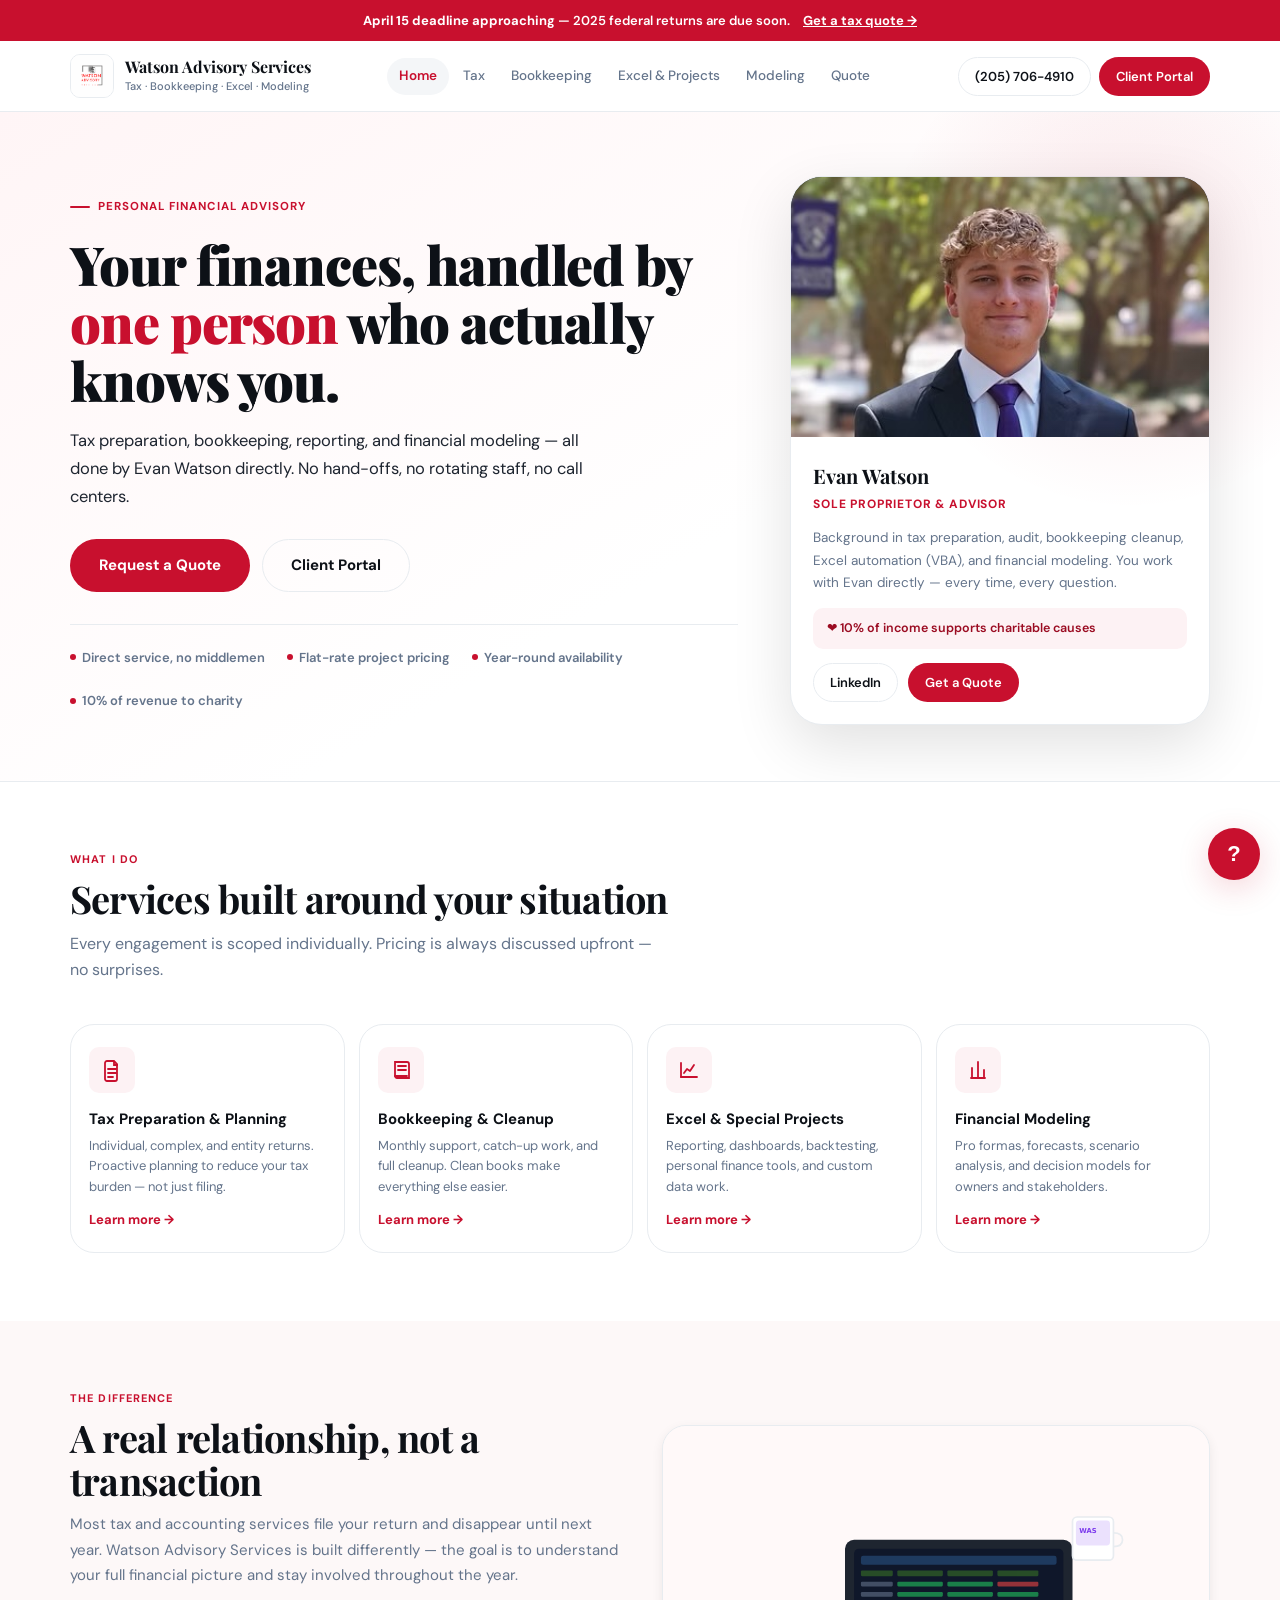
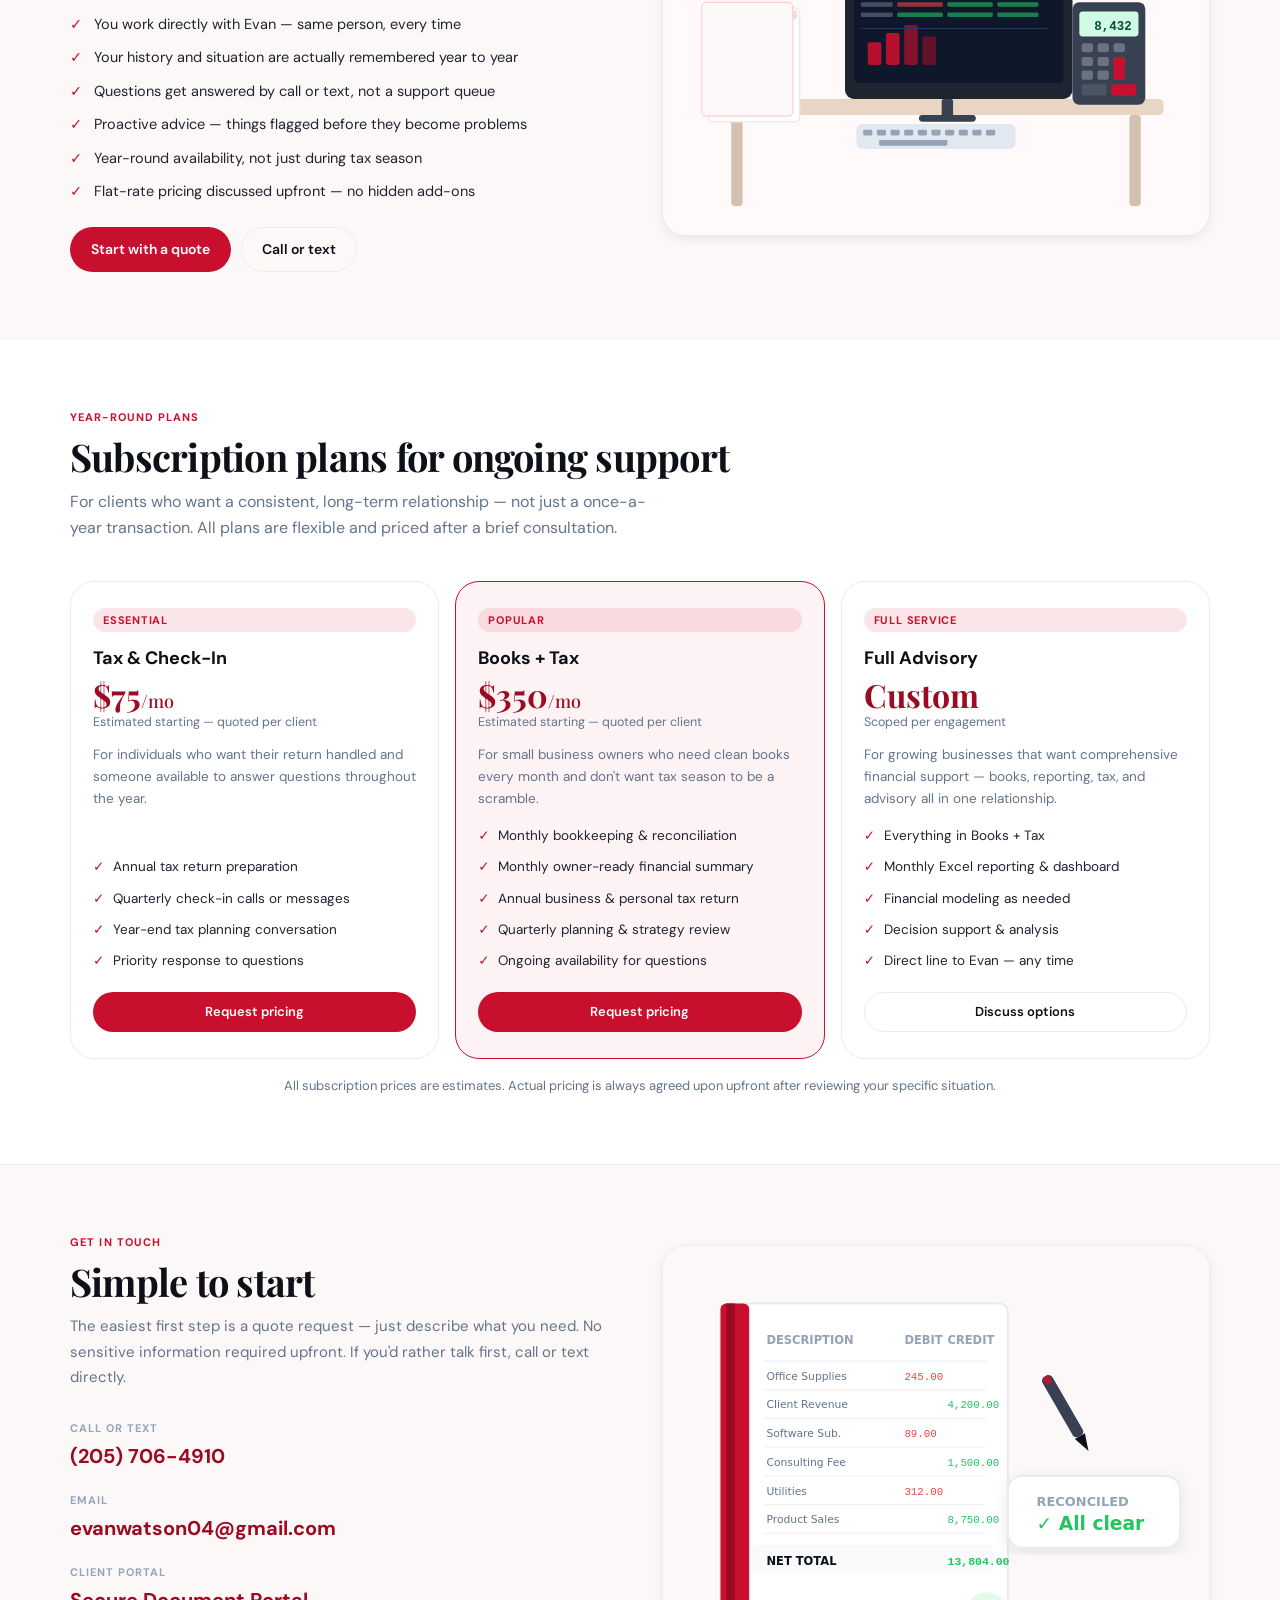
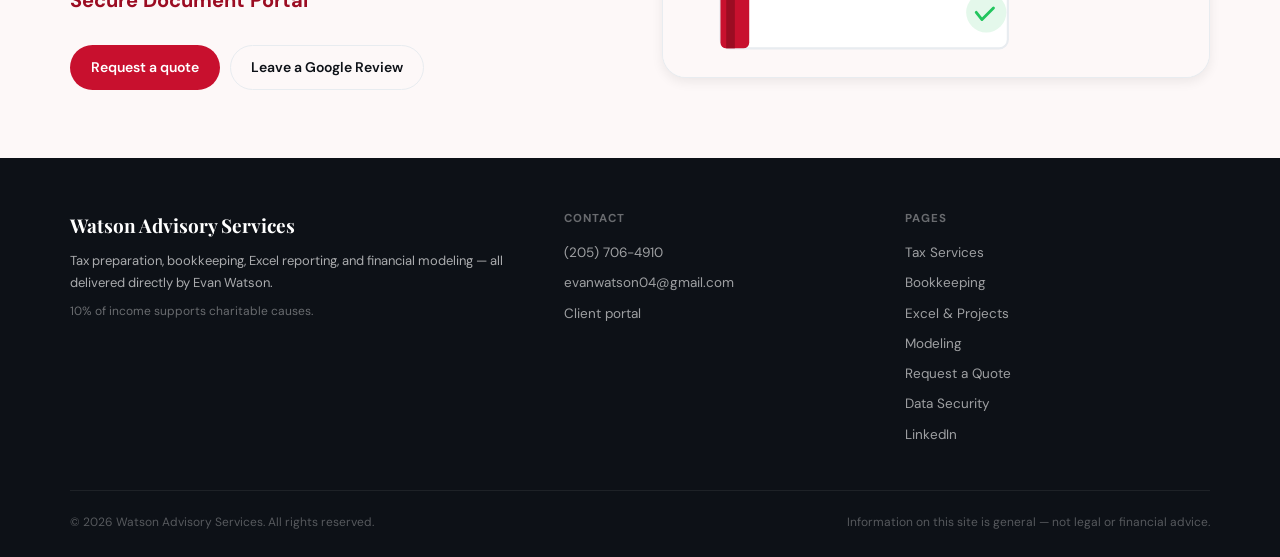
==== commit 8b0e29cf: "Add files via upload" ====
--- a/index.html
+++ b/index.html
@@ -1,306 +1,496 @@
 <!doctype html>
 <html lang="en">
 <head>
-  <meta charset="utf-8" />
-  <meta name="viewport" content="width=device-width,initial-scale=1" />
+  <meta charset="utf-8"/>
+  <meta name="viewport" content="width=device-width,initial-scale=1"/>
   <title>Watson Advisory Services | Tax, Bookkeeping & Financial Advisory</title>
-  <meta name="description" content="Work directly with Evan Watson for tax prep, bookkeeping, Excel reporting, and financial modeling. Local, personal, and built for the long term. Central Alabama & Mississippi." />
-  <link rel="icon" href="logo.jpg" />
-  <link rel="stylesheet" href="styles.css" />
+  <meta name="description" content="Work directly with Evan Watson — tax preparation, bookkeeping, Excel reporting, financial modeling, and custom project work. Personal service, real relationships."/>
+  <link rel="icon" href="logo.jpg"/>
+  <link rel="stylesheet" href="styles.css"/>
 </head>
 <body>
-  <a class="skip" href="#main">Skip to content</a>
-
-  <div class="topbar" role="banner" aria-label="Tax deadline banner">
-    <div class="container topbar__inner">
-      <div class="topbar__text"><strong>Tax deadline:</strong> 2025 individual federal returns due <strong>April 15, 2026</strong>.</div>
-      <div class="topbar__actions">
-        <a class="btn btn--small btn--ghost" href="quote.html?service=tax">Get a tax quote</a>
-        <a class="btn btn--small btn--primary" href="https://watsonadvisoryservices.mytaxportal.online/" target="_blank" rel="noopener">File now →</a>
-      </div>
-    </div>
-  </div>
-
-  <header class="header" role="navigation" aria-label="Primary">
-    <div class="container header__inner">
-      <a class="brand" href="index.html" aria-label="Watson Advisory Services home">
-        <span class="brand__logo" aria-hidden="true"><img src="logo.jpg" alt="" /></span>
-        <span class="brand__text">
-          <span class="brand__name">Watson Advisory Services</span>
-          <span class="brand__tag">Tax • Bookkeeping • Excel Reporting • Modeling</span>
-        </span>
+<a class="skip" href="#main">Skip to content</a>
+
+<div class="deadline-bar">
+  <strong>April 15 deadline approaching</strong> — 2025 federal returns are due soon.
+  <a href="quote.html?service=tax">Get a tax quote →</a>
+</div>
+
+<header class="header">
+  <div class="container header__inner">
+    <a class="brand" href="index.html" aria-label="Watson Advisory Services home">
+      <span class="brand__logo"><img src="logo.jpg" alt=""/></span>
+      <span>
+        <div class="brand__name">Watson Advisory Services</div>
+        <div class="brand__tag">Tax · Bookkeeping · Excel · Modeling</div>
+      </span>
+    </a>
+    <nav class="nav">
+      <a class="is-active" href="index.html">Home</a>
+      <a href="tax-services.html">Tax</a>
+      <a href="bookkeeping.html">Bookkeeping</a>
+      <a href="analytics-consulting.html">Excel &amp; Projects</a>
+      <a href="financial-modeling.html">Modeling</a>
+      <a href="quote.html">Quote</a>
+    </nav>
+    <div class="header__cta">
+      <a class="btn btn--ghost btn--sm" href="tel:+12057064910">(205) 706-4910</a>
+      <a class="btn btn--primary btn--sm" href="https://watsonadvisoryservices.mytaxportal.online/" target="_blank" rel="noopener">Client Portal</a>
+    </div>
+  </div>
+</header>
+
+<main id="main">
+
+<!-- ── HERO ── -->
+<section class="hero">
+  <div class="container hero__grid">
+    <div>
+      <div class="hero__eyebrow"><span></span> Personal financial advisory</div>
+      <h1 class="hero__title">Your finances, handled by <span class="accent">one person</span> who actually knows you.</h1>
+      <p class="hero__lead">Tax preparation, bookkeeping, reporting, and financial modeling — all done by Evan Watson directly. No hand-offs, no rotating staff, no call centers.</p>
+      <div class="hero__actions">
+        <a class="btn btn--primary btn--lg" href="quote.html">Request a Quote</a>
+        <a class="btn btn--ghost btn--lg" href="https://watsonadvisoryservices.mytaxportal.online/" target="_blank" rel="noopener">Client Portal</a>
+      </div>
+      <div class="hero__trust">
+        <div class="hero__trust-item"><span class="hero__trust-dot"></span> Direct service, no middlemen</div>
+        <div class="hero__trust-item"><span class="hero__trust-dot"></span> Flat-rate project pricing</div>
+        <div class="hero__trust-item"><span class="hero__trust-dot"></span> Year-round availability</div>
+        <div class="hero__trust-item"><span class="hero__trust-dot"></span> 10% of revenue to charity</div>
+      </div>
+    </div>
+    <div>
+      <div class="about-card">
+        <div class="about-card__photo"><img src="headshot.jpg" alt="Evan Watson"/></div>
+        <div class="about-card__body">
+          <div class="about-card__name">Evan Watson</div>
+          <div class="about-card__role">Sole Proprietor &amp; Advisor</div>
+          <p class="about-card__bio">Background in tax preparation, audit, bookkeeping cleanup, Excel automation (VBA), and financial modeling. You work with Evan directly — every time, every question.</p>
+          <div class="about-card__charity">❤️ 10% of income supports charitable causes</div>
+          <div class="about-card__links">
+            <a class="btn btn--sm btn--ghost" href="https://www.linkedin.com/in/evan-watson-93175932b" target="_blank" rel="noopener">LinkedIn</a>
+            <a class="btn btn--sm btn--primary" href="quote.html">Get a Quote</a>
+          </div>
+        </div>
+      </div>
+    </div>
+  </div>
+</section>
+
+<!-- ── SERVICES ── -->
+<section class="section section--border">
+  <div class="container">
+    <div class="sec-header">
+      <div class="sec-eyebrow">What I do</div>
+      <h2 class="sec-title">Services built around your situation</h2>
+      <p class="sec-lead">Every engagement is scoped individually. Pricing is always discussed upfront — no surprises.</p>
+    </div>
+    <div class="services-grid">
+      <a class="service-card" href="tax-services.html">
+        <div class="service-card__icon">
+          <svg width="24" height="24" viewBox="0 0 24 24" fill="none"><path d="M7 3h7l3 3v15a2 2 0 0 1-2 2H7a2 2 0 0 1-2-2V5a2 2 0 0 1 2-2Z" stroke="currentColor" stroke-width="1.8"/><path d="M14 3v4h4" stroke="currentColor" stroke-width="1.8"/><path d="M8 11h8M8 15h8M8 19h5" stroke="currentColor" stroke-width="1.8" stroke-linecap="round"/></svg>
+        </div>
+        <div class="service-card__title">Tax Preparation &amp; Planning</div>
+        <div class="service-card__desc">Individual, complex, and entity returns. Proactive planning to reduce your tax burden — not just filing.</div>
+        <div class="service-card__arrow">Learn more →</div>
       </a>
-      <nav class="nav">
-        <a class="is-active" href="index.html">Home</a>
-        <a href="tax-services.html">Tax</a>
-        <a href="bookkeeping.html">Bookkeeping</a>
-        <a href="analytics-consulting.html">Excel & Reporting</a>
-        <a href="financial-modeling.html">Modeling</a>
-        <a href="quote.html">Quote</a>
-      </nav>
-      <div class="header__cta">
-        <a class="btn btn--ghost btn--small" href="tel:+12057064910">Call/Text (205) 706-4910</a>
-        <a class="btn btn--primary btn--small" href="https://watsonadvisoryservices.mytaxportal.online/" target="_blank" rel="noopener">Client Portal</a>
-      </div>
-    </div>
-  </header>
-
-  <main id="main">
-
-    <!-- HERO -->
-    <section class="hero">
-      <div class="container hero__grid">
-        <div class="hero__left">
-          <div class="hero__badge">Local • Personal • Built for the long term</div>
-          <h1 class="hero__title">A real advisor who <span class="accent">knows your name</span> — not a kiosk.</h1>
-          <p class="hero__lead">
-            Tax prep, bookkeeping, Excel reporting, and financial modeling — all done by Evan Watson directly. No call centers, no seasonal temps, no hand-offs.
-          </p>
-          <div class="hero__actions">
-            <a class="btn btn--primary btn--large" href="quote.html?service=tax">Get a free tax quote</a>
-            <a class="btn btn--ghost btn--large" href="https://watsonadvisoryservices.mytaxportal.online/" target="_blank" rel="noopener">Secure client portal</a>
+      <a class="service-card" href="bookkeeping.html">
+        <div class="service-card__icon">
+          <svg width="24" height="24" viewBox="0 0 24 24" fill="none"><path d="M6 4h12a2 2 0 0 1 2 2v14H8a2 2 0 0 1-2-2V4Z" stroke="currentColor" stroke-width="1.8"/><path d="M6 18h12M9 8h8M9 12h8" stroke="currentColor" stroke-width="1.8" stroke-linecap="round"/></svg>
+        </div>
+        <div class="service-card__title">Bookkeeping &amp; Cleanup</div>
+        <div class="service-card__desc">Monthly support, catch-up work, and full cleanup. Clean books make everything else easier.</div>
+        <div class="service-card__arrow">Learn more →</div>
+      </a>
+      <a class="service-card" href="analytics-consulting.html">
+        <div class="service-card__icon">
+          <svg width="24" height="24" viewBox="0 0 24 24" fill="none"><path d="M4 19V5" stroke="currentColor" stroke-width="1.8" stroke-linecap="round"/><path d="M4 19h16" stroke="currentColor" stroke-width="1.8" stroke-linecap="round"/><path d="M7 15l3-4 3 2 4-6" stroke="currentColor" stroke-width="1.8" stroke-linecap="round" stroke-linejoin="round"/></svg>
+        </div>
+        <div class="service-card__title">Excel &amp; Special Projects</div>
+        <div class="service-card__desc">Reporting, dashboards, backtesting, personal finance tools, and custom data work.</div>
+        <div class="service-card__arrow">Learn more →</div>
+      </a>
+      <a class="service-card" href="financial-modeling.html">
+        <div class="service-card__icon">
+          <svg width="24" height="24" viewBox="0 0 24 24" fill="none"><path d="M6 20V10M12 20V4M18 20v-8" stroke="currentColor" stroke-width="1.8" stroke-linecap="round"/><path d="M5 20h14" stroke="currentColor" stroke-width="1.8" stroke-linecap="round"/></svg>
+        </div>
+        <div class="service-card__title">Financial Modeling</div>
+        <div class="service-card__desc">Pro formas, forecasts, scenario analysis, and decision models for owners and stakeholders.</div>
+        <div class="service-card__arrow">Learn more →</div>
+      </a>
+    </div>
+  </div>
+</section>
+
+<!-- ── ILLUSTRATION + WHY ── -->
+<section class="section section--tint">
+  <div class="container two-col two-col--center">
+    <div>
+      <div class="sec-eyebrow">The difference</div>
+      <h2 class="sec-title">A real relationship, not a transaction</h2>
+      <p style="font-size:15px;color:var(--muted);line-height:1.7;margin-bottom:24px;">Most tax and accounting services file your return and disappear until next year. Watson Advisory Services is built differently — the goal is to understand your full financial picture and stay involved throughout the year.</p>
+      <ul class="checklist">
+        <li>You work directly with Evan — same person, every time</li>
+        <li>Your history and situation are actually remembered year to year</li>
+        <li>Questions get answered by call or text, not a support queue</li>
+        <li>Proactive advice — things flagged before they become problems</li>
+        <li>Year-round availability, not just during tax season</li>
+        <li>Flat-rate pricing discussed upfront — no hidden add-ons</li>
+      </ul>
+      <div class="btn-row" style="margin-top:24px">
+        <a class="btn btn--primary" href="quote.html">Start with a quote</a>
+        <a class="btn btn--ghost" href="tel:+12057064910">Call or text</a>
+      </div>
+    </div>
+    <div class="illus">
+      <!-- Tax prep office illustration -->
+      <svg viewBox="0 0 480 360" xmlns="http://www.w3.org/2000/svg">
+        <rect width="480" height="360" fill="#fff9f9"/>
+        <!-- desk surface -->
+        <rect x="40" y="240" width="400" height="14" rx="4" fill="#e8d5c4"/>
+        <rect x="60" y="254" width="10" height="80" rx="3" fill="#d4c0ae"/>
+        <rect x="410" y="254" width="10" height="80" rx="3" fill="#d4c0ae"/>
+        <!-- monitor -->
+        <rect x="160" y="100" width="200" height="140" rx="8" fill="#1e2530"/>
+        <rect x="168" y="108" width="184" height="118" rx="4" fill="#0f172a"/>
+        <!-- screen content: spreadsheet -->
+        <rect x="174" y="114" width="172" height="8" rx="2" fill="#1e3a5f"/>
+        <g fill="#2d5a27" opacity=".8">
+          <rect x="174" y="127" width="28" height="5" rx="1"/>
+          <rect x="206" y="127" width="40" height="5" rx="1"/>
+          <rect x="250" y="127" width="40" height="5" rx="1"/>
+          <rect x="294" y="127" width="36" height="5" rx="1"/>
+        </g>
+        <g opacity=".6">
+          <rect x="174" y="137" width="28" height="4" rx="1" fill="#64748b"/>
+          <rect x="206" y="137" width="40" height="4" rx="1" fill="#22c55e"/>
+          <rect x="250" y="137" width="40" height="4" rx="1" fill="#22c55e"/>
+          <rect x="294" y="137" width="36" height="4" rx="1" fill="#ef4444"/>
+          <rect x="174" y="146" width="28" height="4" rx="1" fill="#64748b"/>
+          <rect x="206" y="146" width="40" height="4" rx="1" fill="#22c55e"/>
+          <rect x="250" y="146" width="40" height="4" rx="1" fill="#22c55e"/>
+          <rect x="294" y="146" width="36" height="4" rx="1" fill="#22c55e"/>
+          <rect x="174" y="155" width="28" height="4" rx="1" fill="#64748b"/>
+          <rect x="206" y="155" width="40" height="4" rx="1" fill="#ef4444"/>
+          <rect x="250" y="155" width="40" height="4" rx="1" fill="#22c55e"/>
+          <rect x="294" y="155" width="36" height="4" rx="1" fill="#22c55e"/>
+          <rect x="174" y="164" width="28" height="4" rx="1" fill="#64748b"/>
+          <rect x="206" y="164" width="40" height="4" rx="1" fill="#22c55e"/>
+          <rect x="250" y="164" width="40" height="4" rx="1" fill="#22c55e"/>
+          <rect x="294" y="164" width="36" height="4" rx="1" fill="#22c55e"/>
+        </g>
+        <!-- bar chart on screen -->
+        <g opacity=".9">
+          <rect x="180" y="190" width="12" height="20" rx="2" fill="#c8102e"/>
+          <rect x="196" y="182" width="12" height="28" rx="2" fill="#c8102e"/>
+          <rect x="212" y="175" width="12" height="35" rx="2" fill="#c8102e" opacity=".7"/>
+          <rect x="228" y="185" width="12" height="25" rx="2" fill="#c8102e" opacity=".5"/>
+        </g>
+        <!-- screen line -->
+        <line x1="174" y1="178" x2="338" y2="178" stroke="#1e3a5f" stroke-width="1"/>
+        <!-- monitor stand -->
+        <rect x="245" y="240" width="10" height="16" rx="2" fill="#374151"/>
+        <rect x="225" y="254" width="50" height="6" rx="3" fill="#374151"/>
+        <!-- keyboard -->
+        <rect x="170" y="262" width="140" height="22" rx="5" fill="#e2e8f0"/>
+        <g fill="#94a3b8">
+          <rect x="176" y="267" width="8" height="5" rx="1"/>
+          <rect x="188" y="267" width="8" height="5" rx="1"/>
+          <rect x="200" y="267" width="8" height="5" rx="1"/>
+          <rect x="212" y="267" width="8" height="5" rx="1"/>
+          <rect x="224" y="267" width="8" height="5" rx="1"/>
+          <rect x="236" y="267" width="8" height="5" rx="1"/>
+          <rect x="248" y="267" width="8" height="5" rx="1"/>
+          <rect x="260" y="267" width="8" height="5" rx="1"/>
+          <rect x="272" y="267" width="8" height="5" rx="1"/>
+          <rect x="284" y="267" width="8" height="5" rx="1"/>
+          <rect x="190" y="276" width="60" height="5" rx="1"/>
+        </g>
+        <!-- tax document stack -->
+        <g transform="translate(40,160)">
+          <rect width="80" height="100" rx="4" fill="#fff" stroke="#e8ecf0" stroke-width="1.5"/>
+          <rect y="2" x="2" width="76" height="8" rx="2" fill="#c8102e" opacity=".15"/>
+          <rect x="8" y="20" width="50" height="4" rx="2" fill="#e2e8f0"/>
+          <rect x="8" y="30" width="64" height="3" rx="1.5" fill="#f1f5f9"/>
+          <rect x="8" y="38" width="64" height="3" rx="1.5" fill="#f1f5f9"/>
+          <rect x="8" y="46" width="48" height="3" rx="1.5" fill="#f1f5f9"/>
+          <rect x="8" y="60" width="30" height="6" rx="2" fill="#c8102e" opacity=".2"/>
+          <rect x="44" y="60" width="28" height="6" rx="2" fill="#e2e8f0"/>
+          <text x="10" y="16" font-size="7" fill="#c8102e" font-weight="700" font-family="system-ui">1040 FORM</text>
+        </g>
+        <!-- second doc behind -->
+        <rect x="34" y="155" width="80" height="100" rx="4" fill="#fef9f9" stroke="#fecdd3" stroke-width="1"/>
+        <!-- calculator -->
+        <g transform="translate(360,155)">
+          <rect width="64" height="90" rx="6" fill="#374151"/>
+          <rect x="6" y="8" width="52" height="22" rx="3" fill="#d1fae5"/>
+          <text x="52" y="24" font-size="11" fill="#064e3b" font-weight="700" font-family="monospace" text-anchor="end">8,432</text>
+          <g fill="#6b7280">
+            <rect x="8" y="36" width="10" height="8" rx="2"/><rect x="22" y="36" width="10" height="8" rx="2"/><rect x="36" y="36" width="10" height="8" rx="2"/>
+            <rect x="8" y="48" width="10" height="8" rx="2"/><rect x="22" y="48" width="10" height="8" rx="2"/><rect x="36" y="48" width="10" height="8" rx="2"/>
+            <rect x="8" y="60" width="10" height="8" rx="2"/><rect x="22" y="60" width="10" height="8" rx="2"/>
+          </g>
+          <rect x="36" y="48" width="10" height="20" rx="2" fill="#c8102e"/>
+          <rect x="8" y="72" width="22" height="10" rx="2" fill="#4b5563"/>
+          <rect x="34" y="72" width="22" height="10" rx="2" fill="#c8102e"/>
+        </g>
+        <!-- coffee cup -->
+        <g transform="translate(360,80)">
+          <rect width="36" height="38" rx="4" fill="#fff" stroke="#e8ecf0" stroke-width="1.5"/>
+          <rect x="3" y="3" width="30" height="22" rx="3" fill="#7c3aed" opacity=".15"/>
+          <path d="M36 14 Q44 14 44 20 Q44 26 36 26" stroke="#e8ecf0" stroke-width="1.5" fill="none"/>
+          <text x="6" y="14" font-size="6" fill="#7c3aed" font-weight="700" font-family="system-ui">WAS</text>
+        </g>
+      </svg>
+    </div>
+  </div>
+</section>
+
+<!-- ── SUBSCRIPTIONS ── -->
+<section class="section">
+  <div class="container">
+    <div class="sec-header">
+      <div class="sec-eyebrow">Year-round plans</div>
+      <h2 class="sec-title">Subscription plans for ongoing support</h2>
+      <p class="sec-lead">For clients who want a consistent, long-term relationship — not just a once-a-year transaction. All plans are flexible and priced after a brief consultation.</p>
+    </div>
+    <div class="sub-grid">
+      <div class="sub-card">
+        <div class="sub-card__badge">Essential</div>
+        <div class="sub-card__title">Tax &amp; Check-In</div>
+        <div class="sub-card__amount">$75<span style="font-size:18px;font-weight:500">/mo</span></div>
+        <div class="sub-card__period">Estimated starting — quoted per client</div>
+        <p class="sub-card__desc">For individuals who want their return handled and someone available to answer questions throughout the year.</p>
+        <ul class="sub-card__features">
+          <li class="sub-card__feat">Annual tax return preparation</li>
+          <li class="sub-card__feat">Quarterly check-in calls or messages</li>
+          <li class="sub-card__feat">Year-end tax planning conversation</li>
+          <li class="sub-card__feat">Priority response to questions</li>
+        </ul>
+        <a class="btn btn--primary btn--sm" href="quote.html?service=subscription&package=Tax+Check-In">Request pricing</a>
+      </div>
+      <div class="sub-card sub-card--featured">
+        <div class="sub-card__badge">Popular</div>
+        <div class="sub-card__title">Books + Tax</div>
+        <div class="sub-card__amount">$350<span style="font-size:18px;font-weight:500">/mo</span></div>
+        <div class="sub-card__period">Estimated starting — quoted per client</div>
+        <p class="sub-card__desc">For small business owners who need clean books every month and don't want tax season to be a scramble.</p>
+        <ul class="sub-card__features">
+          <li class="sub-card__feat">Monthly bookkeeping &amp; reconciliation</li>
+          <li class="sub-card__feat">Monthly owner-ready financial summary</li>
+          <li class="sub-card__feat">Annual business &amp; personal tax return</li>
+          <li class="sub-card__feat">Quarterly planning &amp; strategy review</li>
+          <li class="sub-card__feat">Ongoing availability for questions</li>
+        </ul>
+        <a class="btn btn--primary btn--sm" href="quote.html?service=subscription&package=Books+Tax">Request pricing</a>
+      </div>
+      <div class="sub-card">
+        <div class="sub-card__badge">Full Service</div>
+        <div class="sub-card__title">Full Advisory</div>
+        <div class="sub-card__amount">Custom</div>
+        <div class="sub-card__period">Scoped per engagement</div>
+        <p class="sub-card__desc">For growing businesses that want comprehensive financial support — books, reporting, tax, and advisory all in one relationship.</p>
+        <ul class="sub-card__features">
+          <li class="sub-card__feat">Everything in Books + Tax</li>
+          <li class="sub-card__feat">Monthly Excel reporting &amp; dashboard</li>
+          <li class="sub-card__feat">Financial modeling as needed</li>
+          <li class="sub-card__feat">Decision support &amp; analysis</li>
+          <li class="sub-card__feat">Direct line to Evan — any time</li>
+        </ul>
+        <a class="btn btn--ghost btn--sm" href="quote.html?service=subscription&package=Full+Advisory">Discuss options</a>
+      </div>
+    </div>
+    <p style="font-size:13px;color:var(--muted);margin-top:16px;text-align:center">All subscription prices are estimates. Actual pricing is always agreed upon upfront after reviewing your specific situation.</p>
+  </div>
+</section>
+
+<!-- ── CONTACT ── -->
+<section class="section section--tint section--border" id="contact">
+  <div class="container">
+    <div class="two-col two-col--center">
+      <div>
+        <div class="sec-eyebrow">Get in touch</div>
+        <h2 class="sec-title">Simple to start</h2>
+        <p style="font-size:15px;color:var(--muted);line-height:1.7;margin-bottom:28px">The easiest first step is a quote request — just describe what you need. No sensitive information required upfront. If you'd rather talk first, call or text directly.</p>
+        <div class="contact-stack">
+          <div>
+            <div class="cinfo__label">Call or Text</div>
+            <div class="cinfo__value"><a href="tel:+12057064910">(205) 706-4910</a></div>
           </div>
-          <div class="hero__micro">
-            April 15 deadline approaching. Start with a 2-minute quote or jump straight into the portal — or just call/text <a href="tel:+12057064910">(205) 706-4910</a>.
+          <div>
+            <div class="cinfo__label">Email</div>
+            <div class="cinfo__value"><a href="mailto:evanwatson04@gmail.com">evanwatson04@gmail.com</a></div>
           </div>
-
-          <div class="mini-grid">
-            <a class="mini-card" href="tax-services.html">
-              <div class="mini-card__icon" aria-hidden="true">
-                <svg viewBox="0 0 24 24" fill="none"><path d="M7 3h7l3 3v15a2 2 0 0 1-2 2H7a2 2 0 0 1-2-2V5a2 2 0 0 1 2-2Z" stroke="currentColor" stroke-width="1.7"/><path d="M14 3v4h4" stroke="currentColor" stroke-width="1.7"/><path d="M8 11h8M8 15h8M8 19h6" stroke="currentColor" stroke-width="1.7" stroke-linecap="round"/></svg>
-              </div>
-              <div class="mini-card__title">Tax Prep & Planning</div>
-              <div class="mini-card__desc">Personal, complex, and entity returns. Starting at $100.</div>
-            </a>
-            <a class="mini-card" href="bookkeeping.html">
-              <div class="mini-card__icon" aria-hidden="true">
-                <svg viewBox="0 0 24 24" fill="none"><path d="M6 4h12a2 2 0 0 1 2 2v14H8a2 2 0 0 1-2-2V4Z" stroke="currentColor" stroke-width="1.7"/><path d="M6 18h12" stroke="currentColor" stroke-width="1.7"/><path d="M9 8h8M9 12h8" stroke="currentColor" stroke-width="1.7" stroke-linecap="round"/></svg>
-              </div>
-              <div class="mini-card__title">Bookkeeping & Cleanup</div>
-              <div class="mini-card__desc">Get caught up and stay organized. Starting at $200/mo.</div>
-            </a>
-            <a class="mini-card" href="analytics-consulting.html">
-              <div class="mini-card__icon" aria-hidden="true">
-                <svg viewBox="0 0 24 24" fill="none"><path d="M4 19V5" stroke="currentColor" stroke-width="1.7" stroke-linecap="round"/><path d="M4 19h16" stroke="currentColor" stroke-width="1.7" stroke-linecap="round"/><path d="M7 15l3-4 3 2 4-6" stroke="currentColor" stroke-width="1.7" stroke-linecap="round" stroke-linejoin="round"/></svg>
-              </div>
-              <div class="mini-card__title">Excel & Special Projects</div>
-              <div class="mini-card__desc">Reporting, trading backtests, personal finance tools & more.</div>
-            </a>
-            <a class="mini-card" href="financial-modeling.html">
-              <div class="mini-card__icon" aria-hidden="true">
-                <svg viewBox="0 0 24 24" fill="none"><path d="M6 20V10" stroke="currentColor" stroke-width="1.7" stroke-linecap="round"/><path d="M12 20V4" stroke="currentColor" stroke-width="1.7" stroke-linecap="round"/><path d="M18 20v-8" stroke="currentColor" stroke-width="1.7" stroke-linecap="round"/><path d="M5 20h14" stroke="currentColor" stroke-width="1.7" stroke-linecap="round"/></svg>
-              </div>
-              <div class="mini-card__title">Modeling & Pro Formas</div>
-              <div class="mini-card__desc">Forecasts and decision models. Starting at $350.</div>
-            </a>
+          <div>
+            <div class="cinfo__label">Client Portal</div>
+            <div class="cinfo__value"><a href="https://watsonadvisoryservices.mytaxportal.online/" target="_blank" rel="noopener">Secure Document Portal</a></div>
           </div>
         </div>
-
-        <aside class="panel about" aria-label="About Evan">
-          <div class="about__photo"><img src="headshot.jpg" alt="Evan Watson, Watson Advisory Services" /></div>
-          <h2 class="about__title">Evan Watson</h2>
-          <p class="about__text">
-            Sole proprietor of Watson Advisory Services. You work directly with Evan — no layers, no handoffs, and no explaining your situation to someone new every year.
-          </p>
-          <p class="about__text">
-            Background in tax preparation, audit, bookkeeping cleanup, Excel automation (VBA), and financial modeling. Based in Pell City, AL — serving central Alabama, central Mississippi, and clients anywhere.
-          </p>
-          <p class="about__text" style="font-weight:800;color:var(--brand-dark)">10% of income goes to charitable causes.</p>
-          <div class="about__links">
-            <a class="link" href="https://www.linkedin.com/in/evan-watson-93175932b" target="_blank" rel="noopener">LinkedIn</a>
-            <a class="link" href="quote.html">Request a quote</a>
-          </div>
-        </aside>
-      </div>
-    </section>
-
-    <!-- WHY EVAN vs BIG BOX -->
-    <section class="section section--tint" id="why-evan">
-      <div class="container">
-        <h2 class="h2">Why work with Evan instead of TurboTax or H&R Block?</h2>
-        <p class="muted" style="max-width:60ch;margin-bottom:22px">Bigger isn't always better. Here's what you actually get with a dedicated local advisor.</p>
-        <div class="compare-grid">
-
-          <div class="compare-col compare-col--them">
-            <div class="compare-col__label">TurboTax / H&R Block</div>
-            <ul class="compare-list">
-              <li>You do your own research — or pay extra for "expert review"</li>
-              <li>Seasonal or rotating staff who don't know your history</li>
-              <li>Files your return, then you're on your own until next year</li>
-              <li>No proactive advice — you have to know what to ask</li>
-              <li>Upcharges for every added form or complexity</li>
-              <li>Long hold times, chat bots, or crowded storefronts</li>
-            </ul>
-          </div>
-
-          <div class="compare-col compare-col--us">
-            <div class="compare-col__label">Watson Advisory Services</div>
-            <ul class="compare-list">
-              <li>Evan reviews your full picture and flags things you might miss</li>
-              <li>Same person every year — your situation is remembered</li>
-              <li>Year-round availability for planning questions and future years</li>
-              <li>Proactive strategy: deductions, entity structure, timing, and more</li>
-              <li>Flat-rate pricing — no surprise add-on fees</li>
-              <li>Call or text directly. Real responses, not a queue</li>
-            </ul>
-          </div>
-
-        </div>
-        <div class="cta-row" style="margin-top:22px">
-          <a class="btn btn--primary" href="quote.html?service=tax">Request a tax quote</a>
-          <a class="btn btn--ghost" href="tax-services.html">See tax pricing</a>
-        </div>
-      </div>
-    </section>
-
-    <!-- TAX START -->
-    <section class="section" id="tax-start">
-      <div class="container section__grid">
-        <div>
-          <h2 class="h2">Two ways to start tax prep</h2>
-          <p class="muted">
-            New clients: request a quick quote first — no sensitive info needed upfront. Returning clients or those ready to go can jump straight into the portal.
-          </p>
-          <div class="cta-row">
-            <a class="btn btn--primary" href="quote.html?service=tax">Request tax quote</a>
-            <a class="btn btn--ghost" href="https://watsonadvisoryservices.mytaxportal.online/" target="_blank" rel="noopener">Go to portal</a>
-          </div>
-          <div class="steps">
-            <div class="steps__title">The portal lets you:</div>
-            <div class="steps__items">
-              <div class="step"><strong>Upload documents</strong> securely — no emailing sensitive files</div>
-              <div class="step"><strong>Answer questions</strong> in one organized thread</div>
-              <div class="step"><strong>Review and e-sign</strong> your return remotely</div>
-            </div>
-          </div>
-        </div>
-        <div class="panel panel--soft">
-          <h3 class="h3">Secure client portal</h3>
-          <p class="muted">
-            Powered by MyTAXPrepOffice — a professional tax portal used for secure document exchange, follow-up, and e-signatures. Your documents stay protected from inbox to filing.
-          </p>
-          <div class="cta-row">
-            <a class="btn btn--primary" href="https://watsonadvisoryservices.mytaxportal.online/" target="_blank" rel="noopener">Open portal</a>
-            <a class="btn btn--ghost" href="tax-services.html">Tax pricing</a>
-          </div>
-        </div>
-      </div>
-    </section>
-
-    <!-- LONG TERM -->
-    <section class="section section--tint" id="partnership">
-      <div class="container">
-        <h2 class="h2">More than just filing a return</h2>
-        <p class="muted" style="max-width:58ch;margin-bottom:18px">The real value comes from knowing your situation over time. Here's what an ongoing relationship looks like.</p>
-        <div class="cards2">
-          <div class="card2">
-            <h3 class="h3">Monthly financial clarity</h3>
-            <p class="muted">Bookkeeping plus clean reporting so you always know where things stand — without fighting spreadsheets.</p>
-          </div>
-          <div class="card2">
-            <h3 class="h3">Year-round tax strategy</h3>
-            <p class="muted">Avoid surprises. Plan ahead. Find legal ways to reduce your tax burden before year-end — not after the fact.</p>
-          </div>
-          <div class="card2">
-            <h3 class="h3">Flexible pricing</h3>
-            <p class="muted">Flat-rate projects are the norm. For growing businesses, longer-term arrangements can be discussed.</p>
-          </div>
-        </div>
-      </div>
-    </section>
-
-    <!-- REVIEWS -->
-    <section class="section" id="reviews">
-      <div class="container">
-        <h2 class="h2">Reviews</h2>
-        <p class="muted">Reviews are posted on Google. Once your project is complete, a review link will be shared.</p>
-        <div class="cta-row" style="margin-top:12px">
-          <a class="btn btn--ghost" href="https://share.google/7ak7LUmNi6xlFwGhq" target="_blank" rel="noopener">View Google Reviews</a>
-          <a class="btn btn--primary" href="https://g.page/r/CWyWTOVJAnOrEAE/review" target="_blank" rel="noopener">Leave a Review</a>
-        </div>
-      </div>
-    </section>
-
-    <!-- CONTACT -->
-    <section class="section section--tint" id="contact">
-      <div class="container">
-        <h2 class="h2">Contact</h2>
-        <div class="contact">
-          <div class="panel">
-            <div class="contact__label">Call / Text</div>
-            <a class="contact__value" href="tel:+12057064910">(205) 706-4910</a>
-            <div class="contact__label">Email</div>
-            <a class="contact__value" href="mailto:evanwatson04@gmail.com">evanwatson04@gmail.com</a>
-            <div class="cta-row" style="margin-top:14px">
-              <a class="btn btn--primary" href="quote.html">Request a quote</a>
-              <a class="btn btn--ghost" href="https://watsonadvisoryservices.mytaxportal.online/" target="_blank" rel="noopener">Client portal</a>
-            </div>
-          </div>
-          <div class="panel panel--soft">
-            <h3 class="h3">Not a "tech person"?</h3>
-            <p class="muted">No problem. Many clients feel the same way. Just call or text and Evan will walk you through everything. The process is meant to stay simple.</p>
-          </div>
-        </div>
-      </div>
-    </section>
-
-  </main>
-
-  <footer class="footer">
-    <div class="container footer__inner">
-      <div class="footer__col">
+        <div class="btn-row" style="margin-top:28px">
+          <a class="btn btn--primary" href="quote.html">Request a quote</a>
+          <a class="btn btn--ghost" href="https://g.page/r/CWyWTOVJAnOrEAE/review" target="_blank" rel="noopener">Leave a Google Review</a>
+        </div>
+      </div>
+      <div>
+        <!-- bookkeeping illustration -->
+        <div class="illus">
+          <svg viewBox="0 0 380 300" xmlns="http://www.w3.org/2000/svg">
+            <rect width="380" height="300" fill="#fdf8f8"/>
+            <!-- ledger book -->
+            <rect x="40" y="40" width="200" height="240" rx="6" fill="#fff" stroke="#e8ecf0" stroke-width="1.5"/>
+            <rect x="40" y="40" width="20" height="240" rx="4" fill="#c8102e"/>
+            <rect x="44" y="40" width="6" height="240" fill="#9b0c22"/>
+            <!-- lines on ledger -->
+            <line x1="70" y1="80" x2="225" y2="80" stroke="#f1f4f7" stroke-width="1"/>
+            <line x1="70" y1="100" x2="225" y2="100" stroke="#f1f4f7" stroke-width="1"/>
+            <line x1="70" y1="120" x2="225" y2="120" stroke="#f1f4f7" stroke-width="1"/>
+            <line x1="70" y1="140" x2="225" y2="140" stroke="#f1f4f7" stroke-width="1"/>
+            <line x1="70" y1="160" x2="225" y2="160" stroke="#f1f4f7" stroke-width="1"/>
+            <line x1="70" y1="180" x2="225" y2="180" stroke="#f1f4f7" stroke-width="1"/>
+            <line x1="70" y1="200" x2="225" y2="200" stroke="#f1f4f7" stroke-width="1"/>
+            <line x1="70" y1="220" x2="225" y2="220" stroke="#f1f4f7" stroke-width="1"/>
+            <!-- column headers -->
+            <text x="72" y="68" font-size="8" fill="#94a3b8" font-weight="600" font-family="system-ui">DESCRIPTION</text>
+            <text x="168" y="68" font-size="8" fill="#94a3b8" font-weight="600" font-family="system-ui">DEBIT</text>
+            <text x="198" y="68" font-size="8" fill="#94a3b8" font-weight="600" font-family="system-ui">CREDIT</text>
+            <!-- row data -->
+            <text x="72" y="93" font-size="7.5" fill="#64748b" font-family="system-ui">Office Supplies</text>
+            <text x="168" y="93" font-size="7.5" fill="#ef4444" font-family="monospace">245.00</text>
+            <text x="72" y="113" font-size="7.5" fill="#64748b" font-family="system-ui">Client Revenue</text>
+            <text x="198" y="113" font-size="7.5" fill="#22c55e" font-family="monospace">4,200.00</text>
+            <text x="72" y="133" font-size="7.5" fill="#64748b" font-family="system-ui">Software Sub.</text>
+            <text x="168" y="133" font-size="7.5" fill="#ef4444" font-family="monospace">89.00</text>
+            <text x="72" y="153" font-size="7.5" fill="#64748b" font-family="system-ui">Consulting Fee</text>
+            <text x="198" y="153" font-size="7.5" fill="#22c55e" font-family="monospace">1,500.00</text>
+            <text x="72" y="173" font-size="7.5" fill="#64748b" font-family="system-ui">Utilities</text>
+            <text x="168" y="173" font-size="7.5" fill="#ef4444" font-family="monospace">312.00</text>
+            <text x="72" y="193" font-size="7.5" fill="#64748b" font-family="system-ui">Product Sales</text>
+            <text x="198" y="193" font-size="7.5" fill="#22c55e" font-family="monospace">8,750.00</text>
+            <!-- totals row -->
+            <rect x="62" y="208" width="168" height="20" rx="3" fill="#f8fafc"/>
+            <text x="72" y="222" font-size="8" fill="#0d1117" font-weight="700" font-family="system-ui">NET TOTAL</text>
+            <text x="198" y="222" font-size="8" fill="#22c55e" font-weight="700" font-family="monospace">13,804.00</text>
+            <!-- checkmark -->
+            <circle cx="225" cy="255" r="14" fill="#22c55e" opacity=".12"/>
+            <path d="M218 255l4 5 8-8" stroke="#22c55e" stroke-width="2" stroke-linecap="round" stroke-linejoin="round" fill="none"/>
+            <!-- pen -->
+            <g transform="rotate(-30,290,100)">
+              <rect x="270" y="80" width="8" height="48" rx="3" fill="#374151"/>
+              <polygon points="270,128 278,128 274,140" fill="#0d1117"/>
+              <rect x="272" y="80" width="4" height="6" fill="#c8102e"/>
+            </g>
+            <!-- floating badge -->
+            <rect x="240" y="160" width="120" height="50" rx="10" fill="#fff" stroke="#e8ecf0" stroke-width="1.5" filter="url(#sh)"/>
+            <defs><filter id="sh"><feDropShadow dx="0" dy="4" stdDeviation="6" flood-opacity=".08"/></filter></defs>
+            <text x="260" y="181" font-size="9" fill="#94a3b8" font-weight="600" font-family="system-ui">RECONCILED</text>
+            <text x="260" y="198" font-size="13" fill="#22c55e" font-weight="700" font-family="system-ui">✓ All clear</text>
+          </svg>
+        </div>
+      </div>
+    </div>
+  </div>
+</section>
+
+</main>
+
+<footer class="footer">
+  <div class="container">
+    <div class="footer__inner">
+      <div>
         <div class="footer__brand">Watson Advisory Services</div>
-        <div class="footer__muted">Sole proprietor: Evan Watson</div>
-        <div class="footer__muted">Central Alabama & Central Mississippi — serving clients anywhere</div>
-        <div class="footer__muted">Giving back: 10% of income supports charitable causes</div>
-      </div>
-      <div class="footer__col">
-        <div class="footer__title">Contact</div>
+        <p class="footer__tagline">Tax preparation, bookkeeping, Excel reporting, and financial modeling — all delivered directly by Evan Watson.</p>
+        <div class="footer__charity">10% of income supports charitable causes.</div>
+      </div>
+      <div>
+        <div class="footer__col-title">Contact</div>
         <a class="footer__link" href="tel:+12057064910">(205) 706-4910</a>
         <a class="footer__link" href="mailto:evanwatson04@gmail.com">evanwatson04@gmail.com</a>
-        <a class="footer__link" href="https://watsonadvisoryservices.mytaxportal.online/" target="_blank" rel="noopener">Client portal login</a>
-      </div>
-      <div class="footer__col">
-        <div class="footer__title">Links</div>
+        <a class="footer__link" href="https://watsonadvisoryservices.mytaxportal.online/" target="_blank" rel="noopener">Client portal</a>
+      </div>
+      <div>
+        <div class="footer__col-title">Pages</div>
+        <a class="footer__link" href="tax-services.html">Tax Services</a>
+        <a class="footer__link" href="bookkeeping.html">Bookkeeping</a>
+        <a class="footer__link" href="analytics-consulting.html">Excel &amp; Projects</a>
+        <a class="footer__link" href="financial-modeling.html">Modeling</a>
+        <a class="footer__link" href="quote.html">Request a Quote</a>
+        <a class="footer__link" href="data-security-plan.html">Data Security</a>
         <a class="footer__link" href="https://www.linkedin.com/in/evan-watson-93175932b" target="_blank" rel="noopener">LinkedIn</a>
-        <a class="footer__link" href="https://www.facebook.com/share/181qwibuGE/?mibextid=wwXIfr" target="_blank" rel="noopener">Facebook</a>
-        <a class="footer__link" href="data-security-plan.html">Data security plan</a>
-      </div>
-    </div>
-    <div class="container footer__bottom">
+      </div>
+    </div>
+    <div class="footer__bottom">
       <span>&copy; <span id="year"></span> Watson Advisory Services. All rights reserved.</span>
-      <span class="footer__muted">Information on this site is general and not legal or financial advice.</span>
-    </div>
-  </footer>
-
-  <div class="mobile-bar" aria-label="Quick actions">
-    <a href="tel:+12057064910">Call</a>
-    <a href="quote.html">Quote</a>
-    <a href="https://watsonadvisoryservices.mytaxportal.online/" target="_blank" rel="noopener">Portal</a>
-  </div>
-
-  <div class="chatbot" id="chatbot" aria-label="Website help chat">
-    <div class="chatbot__window">
-      <div class="chatbot__header">
-        Watson Advisory Services Help
-        <div class="chatbot__sub">Quick answers about services, pricing, quotes, and the portal</div>
-      </div>
-      <div class="chatbot__messages">
-        <div class="chatbot__msg chatbot__msg--bot">Hi — I can answer questions about tax prep, bookkeeping, Excel reporting, special projects, pricing, and how to get started.</div>
-      </div>
-      <div class="chatbot__quick">
-        <button type="button" data-chat-question="How do I start tax prep?">Start tax prep</button>
-        <button type="button" data-chat-question="What is the portal for?">Portal help</button>
-        <button type="button" data-chat-question="What special projects do you do?">Special projects</button>
-      </div>
-      <div class="chatbot__footer">
-        <input class="chatbot__input" type="text" placeholder="Ask a quick question..." />
-        <button type="button" class="btn btn--primary btn--small chatbot__send">Send</button>
-      </div>
-    </div>
-    <button type="button" class="chatbot__toggle" aria-expanded="false" aria-label="Open help chat">?</button>
-  </div>
-
-  <script defer src="script.js"></script>
+      <span>Information on this site is general — not legal or financial advice.</span>
+    </div>
+  </div>
+</footer>
+
+<div class="mobile-bar">
+  <a href="tel:+12057064910">Call</a>
+  <a href="quote.html">Quote</a>
+  <a href="https://watsonadvisoryservices.mytaxportal.online/" target="_blank" rel="noopener">Portal</a>
+</div>
+
+<div class="chatbot" id="chatbot">
+  <div class="chatbot__window">
+    <div class="chatbot__header">Watson Advisory Services<div class="chatbot__sub">Ask about services, pricing, or how to get started</div></div>
+    <div class="chatbot__messages">
+      <div class="chatbot__msg chatbot__msg--bot">Hi — I can answer questions about tax prep, bookkeeping, Excel reporting, special projects, subscriptions, and pricing. What can I help with?</div>
+    </div>
+    <div class="chatbot__quick">
+      <button type="button" data-chat-question="How do I start tax prep?">Start tax prep</button>
+      <button type="button" data-chat-question="What subscription plans do you offer?">Subscription plans</button>
+      <button type="button" data-chat-question="What special projects do you do?">Special projects</button>
+    </div>
+    <div class="chatbot__footer">
+      <input class="chatbot__input" type="text" placeholder="Ask a question..."/>
+      <button type="button" class="btn btn--primary btn--sm chatbot__send">Send</button>
+    </div>
+  </div>
+  <button type="button" class="chatbot__toggle" aria-expanded="false" aria-label="Open help chat">?</button>
+</div>
+
+<script>
+document.getElementById('year').textContent = new Date().getFullYear();
+// chatbot toggle
+const cbot = document.getElementById('chatbot');
+const win = cbot.querySelector('.chatbot__window');
+const tog = cbot.querySelector('.chatbot__toggle');
+tog.addEventListener('click', () => {
+  const open = win.classList.toggle('is-open');
+  tog.setAttribute('aria-expanded', open);
+});
+// quick questions
+cbot.querySelectorAll('[data-chat-question]').forEach(btn => {
+  btn.addEventListener('click', () => {
+    const msgs = cbot.querySelector('.chatbot__messages');
+    const q = btn.dataset.chatQuestion;
+    msgs.innerHTML += `<div class="chatbot__msg chatbot__msg--user">${q}</div>`;
+    const responses = {
+      'How do I start tax prep?': 'The easiest first step is a quick quote request at quote.html — no sensitive info needed upfront. Alternatively, you can jump straight into the client portal at watsonadvisoryservices.mytaxportal.online to upload documents and start the process.',
+      'What subscription plans do you offer?': 'There are three options: Tax & Check-In (annual return + quarterly check-ins), Books + Tax (monthly bookkeeping + annual return), and Full Advisory (everything plus reporting and modeling). All pricing is discussed after a brief consultation.',
+      'What special projects do you do?': 'Special projects include trading strategy backtesting, personal finance tracking spreadsheets, custom Excel dashboards, data cleanup and restructuring, and other one-off analytical work. Just describe your project in a quote request.'
+    };
+    setTimeout(() => {
+      msgs.innerHTML += `<div class="chatbot__msg chatbot__msg--bot">${responses[q] || 'For detailed questions, please call or text (205) 706-4910 or use the quote form.'}</div>`;
+      msgs.scrollTop = msgs.scrollHeight;
+    }, 400);
+  });
+});
+// send button
+cbot.querySelector('.chatbot__send').addEventListener('click', () => {
+  const input = cbot.querySelector('.chatbot__input');
+  const val = input.value.trim();
+  if (!val) return;
+  const msgs = cbot.querySelector('.chatbot__messages');
+  msgs.innerHTML += `<div class="chatbot__msg chatbot__msg--user">${val}</div>`;
+  input.value = '';
+  setTimeout(() => {
+    msgs.innerHTML += `<div class="chatbot__msg chatbot__msg--bot">Thanks for your question. For the best answer, please call or text Evan at (205) 706-4910 or <a href="quote.html" style="color:var(--brand);font-weight:700">submit a quote request</a>.</div>`;
+    msgs.scrollTop = msgs.scrollHeight;
+  }, 400);
+});
+</script>
 </body>
 </html>
--- a/styles.css
+++ b/styles.css
@@ -1,321 +1,258 @@
-:root{
-  --brand:#fd3334;
-  --brand-dark:#d62828;
-  --brand-soft:#fff3f3;
-  --ink:#101828;
-  --muted:#5f6b7a;
-  --bg:#ffffff;
-  --tint:#fff7f7;
-  --line:#e7e7eb;
-  --card:#ffffff;
-  --shadow:0 18px 42px rgba(16,24,40,.10);
-  --shadow-soft:0 10px 26px rgba(16,24,40,.07);
-  --radius:20px;
-  --radius-sm:14px;
-  --max:1160px;
+@import url('https://fonts.googleapis.com/css2?family=Playfair+Display:wght@700;900&family=DM+Sans:ital,wght@0,300;0,400;0,500;0,600;0,700;1,400&display=swap');
+
+:root {
+  --brand:#c8102e; --brand-dark:#9b0c22; --brand-soft:#fdf2f4; --brand-glow:rgba(200,16,46,.10);
+  --ink:#0d1117; --ink-2:#1e2530; --muted:#64748b; --muted-light:#94a3b8;
+  --bg:#fff; --bg-off:#fafafa; --tint:#fdf8f8; --line:#e8ecf0; --line-soft:#f4f6f8;
+  --shadow-xs:0 1px 3px rgba(0,0,0,.06); --shadow-sm:0 4px 12px rgba(0,0,0,.07);
+  --shadow-md:0 8px 28px rgba(0,0,0,.09); --shadow-lg:0 20px 60px rgba(0,0,0,.12);
+  --shadow-brand:0 8px 32px rgba(200,16,46,.18);
+  --r-sm:10px; --r:16px; --r-lg:24px; --r-xl:32px;
+  --max:1140px;
+  --sans:'DM Sans',system-ui,-apple-system,sans-serif;
+  --serif:'Playfair Display',Georgia,serif;
 }
-
-*{box-sizing:border-box}
-html,body{margin:0;padding:0}
-html{scroll-behavior:smooth}
-body{
-  font-family: ui-sans-serif, system-ui, -apple-system, Segoe UI, Roboto, Helvetica, Arial, sans-serif;
-  color:var(--ink);
-  background:var(--bg);
-  line-height:1.6;
-}
+*,*::before,*::after{box-sizing:border-box;margin:0;padding:0}
+html{scroll-behavior:smooth;-webkit-font-smoothing:antialiased}
+body{font-family:var(--sans);color:var(--ink);background:var(--bg);line-height:1.65;font-size:16px}
 img{max-width:100%;display:block}
 a{color:inherit;text-decoration:none}
-a:hover{text-decoration:none}
-.container{width:min(var(--max),calc(100% - 36px));margin:0 auto}
-
-.skip{
-  position:absolute;left:16px;top:-60px;z-index:9999;background:#000;color:#fff;padding:10px 12px;border-radius:999px
+ul{list-style:none}
+.container{width:min(var(--max),calc(100% - 40px));margin:0 auto}
+.skip{position:absolute;left:16px;top:-60px;z-index:9999;background:var(--ink);color:#fff;padding:10px 16px;border-radius:999px}
+.skip:focus{top:16px}
+
+/* Deadline bar */
+.deadline-bar{background:var(--brand);color:#fff;text-align:center;padding:10px 20px;font-size:13px;font-weight:600}
+.deadline-bar a{color:#fff;font-weight:700;text-decoration:underline;margin-left:10px}
+
+/* Header */
+.header{position:sticky;top:0;z-index:1000;background:rgba(255,255,255,.96);backdrop-filter:blur(12px);border-bottom:1px solid var(--line)}
+.header__inner{display:flex;align-items:center;justify-content:space-between;gap:16px;padding:13px 0}
+.brand{display:flex;align-items:center;gap:11px;flex-shrink:0}
+.brand__logo{width:44px;height:44px;border-radius:var(--r-sm);overflow:hidden;border:1px solid var(--line);background:#fff;display:flex;align-items:center;justify-content:center;flex-shrink:0}
+.brand__logo img{width:80px;transform:scale(1.15)}
+.brand__name{font-family:var(--serif);font-size:16px;font-weight:700;line-height:1.1}
+.brand__tag{font-size:11px;color:var(--muted);font-weight:500;margin-top:2px}
+.nav{display:flex;align-items:center;gap:2px}
+.nav a{font-size:13.5px;font-weight:500;color:var(--muted);padding:7px 12px;border-radius:999px;transition:color .14s,background .14s}
+.nav a:hover,.nav a.is-active{color:var(--ink);background:var(--line-soft)}
+.nav a.is-active{color:var(--brand);font-weight:600}
+.header__cta{display:flex;gap:8px;flex-shrink:0}
+
+/* Buttons */
+.btn{display:inline-flex;align-items:center;justify-content:center;gap:8px;padding:10px 20px;border-radius:999px;border:1.5px solid var(--line);background:#fff;color:var(--ink);font-family:var(--sans);font-size:14px;font-weight:600;cursor:pointer;transition:transform .14s,box-shadow .14s,background .14s,border-color .14s,color .14s;white-space:nowrap}
+.btn:hover{transform:translateY(-1px);box-shadow:var(--shadow-sm)}
+.btn--primary{background:var(--brand);color:#fff;border-color:transparent}
+.btn--primary:hover{background:var(--brand-dark);box-shadow:var(--shadow-brand)}
+.btn--ghost{background:transparent}
+.btn--ghost:hover{border-color:var(--brand);color:var(--brand)}
+.btn--sm{padding:8px 16px;font-size:13px}
+.btn--lg{padding:13px 28px;font-size:15px;font-weight:700}
+.btn-row{display:flex;gap:10px;flex-wrap:wrap;align-items:center}
+
+/* Hero */
+.hero{padding:64px 0 56px;background:linear-gradient(150deg,#fff5f6 0%,#fff 60%);position:relative;overflow:hidden}
+.hero::before{content:'';position:absolute;top:-100px;right:-100px;width:500px;height:500px;border-radius:50%;background:radial-gradient(circle,var(--brand-glow),transparent 70%);pointer-events:none}
+.hero__grid{display:grid;grid-template-columns:1fr 420px;gap:52px;align-items:center}
+.hero__eyebrow{display:inline-flex;align-items:center;gap:8px;font-size:11.5px;font-weight:700;letter-spacing:.09em;text-transform:uppercase;color:var(--brand);margin-bottom:18px}
+.hero__eyebrow span{width:20px;height:2px;background:var(--brand);border-radius:2px;display:inline-block}
+.hero__title{font-family:var(--serif);font-size:clamp(34px,4.2vw,54px);font-weight:900;line-height:1.08;letter-spacing:-.02em;margin-bottom:18px}
+.hero__title .accent{color:var(--brand)}
+.hero__lead{font-size:16.5px;color:var(--ink-2);max-width:50ch;margin-bottom:28px;line-height:1.7}
+.hero__actions{display:flex;gap:12px;flex-wrap:wrap;margin-bottom:32px}
+.hero__trust{display:flex;align-items:center;gap:22px;flex-wrap:wrap;padding-top:22px;border-top:1px solid var(--line)}
+.hero__trust-item{font-size:13px;font-weight:600;color:var(--muted);display:flex;align-items:center;gap:6px}
+.hero__trust-dot{width:6px;height:6px;border-radius:50%;background:var(--brand);display:inline-block}
+
+/* About card */
+.about-card{background:#fff;border:1px solid var(--line);border-radius:var(--r-xl);overflow:hidden;box-shadow:var(--shadow-lg)}
+.about-card__photo{height:260px;overflow:hidden;background:var(--ink-2)}
+.about-card__photo img{width:100%;height:100%;object-fit:cover;object-position:center 8%}
+.about-card__body{padding:22px}
+.about-card__name{font-family:var(--serif);font-size:20px;font-weight:700;margin-bottom:3px}
+.about-card__role{font-size:12px;color:var(--brand);font-weight:700;text-transform:uppercase;letter-spacing:.07em;margin-bottom:12px}
+.about-card__bio{font-size:13.5px;color:var(--muted);line-height:1.65;margin-bottom:14px}
+.about-card__charity{padding:10px 14px;background:var(--brand-soft);border-radius:var(--r-sm);font-size:12.5px;font-weight:600;color:var(--brand-dark);margin-top:14px}
+.about-card__links{display:flex;gap:10px;flex-wrap:wrap;margin-top:14px}
+
+/* Service cards */
+.services-grid{display:grid;grid-template-columns:repeat(4,1fr);gap:14px}
+.service-card{background:#fff;border:1px solid var(--line);border-radius:var(--r-lg);padding:22px 18px;transition:transform .17s,box-shadow .17s,border-color .17s;display:block;color:inherit}
+.service-card:hover{transform:translateY(-3px);box-shadow:var(--shadow-md);border-color:rgba(200,16,46,.22)}
+.service-card__icon{width:46px;height:46px;border-radius:var(--r-sm);background:var(--brand-soft);display:flex;align-items:center;justify-content:center;margin-bottom:14px}
+.service-card__icon svg{color:var(--brand)}
+.service-card__title{font-size:15px;font-weight:700;margin-bottom:5px}
+.service-card__desc{font-size:13px;color:var(--muted);line-height:1.55}
+.service-card__arrow{font-size:13px;font-weight:700;color:var(--brand);margin-top:12px}
+
+/* Sections */
+.section{padding:68px 0}
+.section--tint{background:var(--tint)}
+.section--dark{background:var(--ink);color:#fff}
+.section--border{border-top:1px solid var(--line)}
+
+.sec-header{margin-bottom:40px}
+.sec-eyebrow{font-size:11px;font-weight:700;letter-spacing:.1em;text-transform:uppercase;color:var(--brand);margin-bottom:10px}
+.sec-title{font-family:var(--serif);font-size:clamp(26px,3.2vw,38px);font-weight:700;letter-spacing:-.02em;line-height:1.12;margin-bottom:10px}
+.sec-lead{font-size:16px;color:var(--muted);max-width:54ch;line-height:1.65}
+.section--dark .sec-title{color:#fff}
+.section--dark .sec-lead{color:rgba(255,255,255,.6)}
+
+/* Layout helpers */
+.two-col{display:grid;grid-template-columns:1fr 1fr;gap:44px;align-items:start}
+.two-col--center{align-items:center}
+.two-col--6040{grid-template-columns:1.3fr 1fr}
+
+/* Panel */
+.panel{background:#fff;border:1px solid var(--line);border-radius:var(--r-lg);padding:26px;box-shadow:var(--shadow-sm)}
+.panel--soft{background:var(--tint);box-shadow:none}
+.panel--brand{background:var(--brand);color:#fff;border-color:transparent}
+.panel__title{font-family:var(--serif);font-size:19px;font-weight:700;margin-bottom:10px}
+.panel__text{font-size:14.5px;line-height:1.65}
+.panel--brand .panel__text{color:rgba(255,255,255,.8)}
+
+/* Pricing */
+.pricing-grid{display:grid;grid-template-columns:repeat(3,1fr);gap:16px}
+.price-card{border:1.5px solid var(--line);border-radius:var(--r-lg);background:#fff;padding:26px 22px;position:relative;transition:transform .17s,box-shadow .17s,border-color .17s;cursor:pointer}
+.price-card:hover{transform:translateY(-3px);box-shadow:var(--shadow-md);border-color:rgba(200,16,46,.25)}
+.price-card--featured{border-color:var(--brand);box-shadow:var(--shadow-brand)}
+.price-badge{position:absolute;top:-12px;left:22px;background:var(--brand);color:#fff;font-size:11px;font-weight:700;letter-spacing:.06em;text-transform:uppercase;padding:4px 12px;border-radius:999px}
+.price-card__title{font-size:16px;font-weight:700;margin-bottom:8px}
+.price-card__amount{font-family:var(--serif);font-size:34px;font-weight:700;color:var(--brand-dark);line-height:1.05;margin-bottom:3px}
+.price-card__period{font-size:12.5px;color:var(--muted);margin-bottom:12px}
+.price-card__desc{font-size:13.5px;color:var(--muted);line-height:1.6;margin-bottom:16px;padding-bottom:16px;border-bottom:1px solid var(--line)}
+.price-card__features{display:flex;flex-direction:column;gap:9px;margin-bottom:20px}
+.price-card__feat{font-size:13.5px;padding-left:20px;position:relative;color:var(--ink-2)}
+.price-card__feat::before{content:'✓';position:absolute;left:0;color:var(--brand);font-weight:700}
+.price-card__note{font-size:12px;color:var(--muted);font-style:italic;margin-top:10px}
+
+/* Checklist */
+.checklist{display:flex;flex-direction:column;gap:11px}
+.checklist li{padding-left:24px;position:relative;font-size:14.5px;color:var(--ink-2);line-height:1.55}
+.checklist li::before{content:'✓';position:absolute;left:0;color:var(--brand);font-weight:700}
+
+/* Steps */
+.steps{display:flex;flex-direction:column;gap:18px}
+.step{display:flex;gap:14px;align-items:flex-start}
+.step__num{width:34px;height:34px;border-radius:50%;background:var(--brand);color:#fff;font-weight:700;font-size:13px;display:flex;align-items:center;justify-content:center;flex-shrink:0;margin-top:2px}
+.step__title{font-size:14.5px;font-weight:700;margin-bottom:3px}
+.step__text{font-size:13.5px;color:var(--muted);line-height:1.55}
+
+/* Work cards */
+.work-grid{display:grid;grid-template-columns:repeat(3,1fr);gap:14px}
+.work-card{background:#fff;border:1px solid var(--line);border-radius:var(--r);padding:20px;box-shadow:var(--shadow-xs)}
+.work-card__title{font-size:14.5px;font-weight:700;margin-bottom:7px}
+.work-card__text{font-size:13.5px;color:var(--muted);line-height:1.6}
+
+/* SVG illustration wrapper */
+.illus{border-radius:var(--r-lg);overflow:hidden;border:1px solid var(--line);background:var(--bg-off);box-shadow:var(--shadow-sm)}
+.illus svg{display:block;width:100%;height:auto}
+
+/* Page hero */
+.page-hero{padding:52px 0 44px;background:linear-gradient(145deg,#fff5f6 0%,#fff 60%);border-bottom:1px solid var(--line);position:relative;overflow:hidden}
+.page-hero::after{content:'';position:absolute;bottom:-60px;right:-60px;width:300px;height:300px;border-radius:50%;background:radial-gradient(circle,var(--brand-glow),transparent 70%);pointer-events:none}
+.page-hero__grid{display:grid;grid-template-columns:1fr 360px;gap:44px;align-items:center}
+.page-hero__eyebrow{font-size:11px;font-weight:700;letter-spacing:.1em;text-transform:uppercase;color:var(--brand);margin-bottom:11px}
+.page-hero__title{font-family:var(--serif);font-size:clamp(30px,3.8vw,46px);font-weight:900;letter-spacing:-.02em;line-height:1.1;margin-bottom:14px}
+.page-hero__lead{font-size:16px;color:var(--ink-2);line-height:1.7;max-width:50ch;margin-bottom:22px}
+
+/* Quote note */
+.quote-note{background:var(--brand-soft);border:1px solid rgba(200,16,46,.18);border-radius:var(--r);padding:18px 20px}
+.quote-note__title{font-size:14.5px;font-weight:700;color:var(--brand-dark);margin-bottom:5px}
+.quote-note__text{font-size:13.5px;color:var(--muted);line-height:1.6}
+
+/* Subscription cards */
+.sub-grid{display:grid;grid-template-columns:repeat(3,1fr);gap:16px}
+.sub-card{border:1.5px solid var(--line);border-radius:var(--r-lg);background:#fff;padding:26px 22px;display:flex;flex-direction:column;transition:transform .17s,box-shadow .17s,border-color .17s}
+.sub-card:hover{transform:translateY(-3px);box-shadow:var(--shadow-md);border-color:rgba(200,16,46,.25)}
+.sub-card--featured{border-color:var(--brand);background:var(--brand-soft)}
+.sub-card__badge{display:inline-block;font-size:11px;font-weight:700;text-transform:uppercase;letter-spacing:.07em;color:var(--brand);background:rgba(200,16,46,.1);padding:3px 10px;border-radius:999px;margin-bottom:12px}
+.sub-card__title{font-size:18px;font-weight:700;margin-bottom:4px}
+.sub-card__amount{font-family:var(--serif);font-size:32px;font-weight:700;color:var(--brand-dark);line-height:1.05}
+.sub-card__period{font-size:12.5px;color:var(--muted);margin-bottom:12px}
+.sub-card__desc{font-size:13.5px;color:var(--muted);line-height:1.6;margin-bottom:16px;flex:1}
+.sub-card__features{display:flex;flex-direction:column;gap:9px;margin-bottom:20px}
+.sub-card__feat{font-size:13.5px;padding-left:20px;position:relative;color:var(--ink-2)}
+.sub-card__feat::before{content:'✓';position:absolute;left:0;color:var(--brand);font-weight:700}
+
+/* Form */
+.form-wrap{display:grid;grid-template-columns:1.1fr .9fr;gap:40px;align-items:start}
+.form{display:flex;flex-direction:column;gap:14px}
+.form-row{display:grid;grid-template-columns:1fr 1fr;gap:14px}
+.field{display:flex;flex-direction:column;gap:5px}
+.field label{font-size:13px;font-weight:600;color:var(--ink-2)}
+.field input,.field select,.field textarea{font-family:var(--sans);font-size:14px;border:1.5px solid var(--line);border-radius:var(--r-sm);padding:10px 13px;outline:none;background:#fff;color:var(--ink);transition:border-color .14s,box-shadow .14s}
+.field input:focus,.field select:focus,.field textarea:focus{border-color:var(--brand);box-shadow:0 0 0 3px rgba(200,16,46,.08)}
+.field textarea{resize:vertical;min-height:110px}
+.fineprint{font-size:12.5px;color:var(--muted);line-height:1.55}
+
+/* Contact info */
+.contact-stack{display:flex;flex-direction:column;gap:18px}
+.cinfo__label{font-size:11px;font-weight:700;text-transform:uppercase;letter-spacing:.09em;color:var(--muted-light);margin-bottom:3px}
+.cinfo__value{font-size:20px;font-weight:700;color:var(--brand-dark)}
+.cinfo__value a{color:inherit}
+.cinfo__value a:hover{text-decoration:underline}
+
+/* Footer */
+.footer{background:var(--ink);color:rgba(255,255,255,.65);padding:52px 0 24px}
+.footer__inner{display:grid;grid-template-columns:1.5fr 1fr 1fr;gap:36px;margin-bottom:36px}
+.footer__brand{font-family:var(--serif);font-size:19px;font-weight:700;color:#fff;margin-bottom:9px}
+.footer__tagline{font-size:13px;line-height:1.65;margin-bottom:9px}
+.footer__charity{font-size:12px;color:rgba(255,255,255,.38)}
+.footer__col-title{font-size:11.5px;font-weight:700;text-transform:uppercase;letter-spacing:.09em;color:rgba(255,255,255,.38);margin-bottom:13px}
+.footer__link{display:block;font-size:13.5px;color:rgba(255,255,255,.6);margin-bottom:8px;transition:color .14s}
+.footer__link:hover{color:#fff}
+.footer__bottom{border-top:1px solid rgba(255,255,255,.07);padding-top:22px;display:flex;justify-content:space-between;font-size:12px;color:rgba(255,255,255,.3);flex-wrap:wrap;gap:8px}
+
+/* Mobile bar */
+.mobile-bar{position:fixed;bottom:14px;left:50%;transform:translateX(-50%);display:none;background:rgba(255,255,255,.97);border:1px solid var(--line);border-radius:999px;box-shadow:var(--shadow-lg);overflow:hidden;z-index:999}
+.mobile-bar a{padding:13px 18px;font-size:13.5px;font-weight:700}
+.mobile-bar a+a{border-left:1px solid var(--line)}
+
+/* Chatbot */
+.chatbot{position:fixed;right:20px;bottom:20px;z-index:1100;display:flex;flex-direction:column;align-items:flex-end;gap:10px}
+.chatbot__window{width:min(356px,calc(100vw - 28px));background:#fff;border:1px solid var(--line);border-radius:var(--r-lg);box-shadow:var(--shadow-lg);overflow:hidden;display:none}
+.chatbot__window.is-open{display:block}
+.chatbot__header{padding:14px 16px;background:var(--brand);color:#fff;font-weight:700;font-size:14.5px}
+.chatbot__sub{font-size:12px;opacity:.85;margin-top:2px;font-weight:400}
+.chatbot__messages{max-height:300px;overflow-y:auto;padding:14px}
+.chatbot__msg{padding:10px 13px;border-radius:12px;margin-bottom:9px;max-width:90%;font-size:13.5px;line-height:1.55}
+.chatbot__msg--bot{background:var(--line-soft);border:1px solid var(--line)}
+.chatbot__msg--user{background:var(--brand-soft);border:1px solid rgba(200,16,46,.12);margin-left:auto}
+.chatbot__quick{display:flex;flex-wrap:wrap;gap:7px;padding:0 13px 11px}
+.chatbot__quick button{border:1px solid var(--line);background:#fff;border-radius:999px;padding:7px 12px;font-family:var(--sans);font-size:12.5px;font-weight:600;cursor:pointer;transition:border-color .14s}
+.chatbot__quick button:hover{border-color:var(--brand);color:var(--brand)}
+.chatbot__footer{padding:11px 13px;border-top:1px solid var(--line);display:flex;gap:8px}
+.chatbot__input{flex:1;font-family:var(--sans);border:1.5px solid var(--line);border-radius:999px;padding:8px 13px;font-size:13px;outline:none}
+.chatbot__input:focus{border-color:var(--brand)}
+.chatbot__toggle{width:52px;height:52px;border:none;border-radius:50%;background:var(--brand);color:#fff;box-shadow:var(--shadow-brand);font-size:22px;font-weight:700;cursor:pointer;display:flex;align-items:center;justify-content:center;transition:transform .14s}
+.chatbot__toggle:hover{transform:scale(1.08)}
+
+/* Notice */
+.notice{background:var(--brand-soft);border:1px solid rgba(200,16,46,.2);border-left:4px solid var(--brand);border-radius:var(--r-sm);padding:13px 16px;font-size:13.5px;font-weight:600;color:var(--brand-dark)}
+
+/* Responsive */
+@media(max-width:1020px){
+  .hero__grid{grid-template-columns:1fr;gap:36px}
+  .about-card{max-width:460px}
+  .services-grid{grid-template-columns:repeat(2,1fr)}
+  .pricing-grid,.sub-grid{grid-template-columns:1fr}
+  .work-grid{grid-template-columns:repeat(2,1fr)}
+  .two-col,.two-col--6040{grid-template-columns:1fr;gap:28px}
+  .page-hero__grid{grid-template-columns:1fr;gap:28px}
+  .form-wrap{grid-template-columns:1fr;gap:28px}
+  .footer__inner{grid-template-columns:1fr 1fr}
 }
-.skip:focus{top:16px}
-
-.topbar{
-  background:linear-gradient(90deg,var(--brand),#ff5a5a);
-  color:#fff;
-  border-bottom:1px solid rgba(255,255,255,.12);
-}
-.topbar__inner{
-  display:flex;align-items:center;justify-content:space-between;gap:12px;flex-wrap:wrap;padding:10px 0
-}
-.topbar__text{font-weight:800}
-.topbar__actions{display:flex;gap:10px;flex-wrap:wrap}
-
-.header{
-  position:sticky;top:0;z-index:1000;background:rgba(255,255,255,.92);backdrop-filter:blur(10px);
-  border-bottom:1px solid var(--line)
-}
-.header__inner{display:flex;align-items:center;justify-content:space-between;gap:16px;padding:12px 0}
-.brand{display:flex;align-items:center;gap:12px;min-width:260px}
-.brand__logo{
-  width:54px;height:54px;border-radius:14px;overflow:hidden;border:1px solid var(--line);background:#fff;
-  display:flex;align-items:center;justify-content:center;flex-shrink:0
-}
-.brand__logo img{width:95px;transform:scale(1.18)}
-.brand__text{display:flex;flex-direction:column;line-height:1.1}
-.brand__name{font-weight:1000;letter-spacing:-.02em}
-.brand__tag{font-size:12px;color:var(--muted);font-weight:800}
-.nav{display:flex;align-items:center;gap:12px;flex-wrap:wrap;justify-content:flex-end}
-.nav a{font-size:14px;font-weight:900;opacity:.92}
-.nav .is-active,.nav a:hover{color:var(--brand)}
-.header__cta{display:flex;gap:10px;flex-wrap:wrap}
-
-.btn{
-  display:inline-flex;align-items:center;justify-content:center;gap:10px;
-  padding:11px 15px;border-radius:999px;border:1px solid var(--line);
-  background:#fff;color:var(--ink);font-size:14px;font-weight:900;cursor:pointer;
-  transition:transform .15s ease, box-shadow .15s ease, border-color .15s ease, background .15s ease;
-}
-.btn:hover{transform:translateY(-1px);box-shadow:var(--shadow-soft)}
-.btn--primary{
-  background:linear-gradient(90deg,var(--brand),#ff4d4d);
-  color:#fff;border-color:transparent
-}
-.btn--primary:hover{background:linear-gradient(90deg,var(--brand-dark),var(--brand))}
-.btn--ghost{background:#fff}
-.btn--small{padding:8px 12px;font-size:13px}
-.btn--large{padding:13px 18px;font-size:15px}
-
-.hero{
-  padding:30px 0 24px;
-  background:
-    radial-gradient(900px 300px at 5% 0%, rgba(253,51,52,.11), transparent 60%),
-    radial-gradient(850px 260px at 95% 10%, rgba(253,51,52,.08), transparent 60%),
-    linear-gradient(180deg,#fff6f6 0%,#ffffff 70%);
-}
-.hero__grid{display:grid;grid-template-columns:1.45fr .95fr;gap:22px;align-items:start}
-.hero__badge{
-  display:inline-flex;align-items:center;gap:8px;
-  padding:8px 12px;border-radius:999px;background:#fff;border:1px solid var(--line);
-  font-size:13px;font-weight:900;color:var(--brand-dark)
-}
-.hero__title{
-  margin:14px 0 10px;font-size:clamp(32px,4.5vw,56px);line-height:1.05;letter-spacing:-.03em;
-  max-width:12ch
-}
-.hero__title .accent{color:var(--brand)}
-.hero__lead{margin:0;color:#243041;font-size:17px;max-width:64ch}
-.hero__actions{display:flex;gap:12px;flex-wrap:wrap;margin-top:18px}
-.hero__micro{margin-top:10px;color:var(--muted);font-weight:700}
-.hero__micro a{color:var(--brand-dark);font-weight:900}
-.mini-grid{display:grid;grid-template-columns:repeat(2,1fr);gap:12px;margin-top:22px}
-.mini-card{
-  background:#fff;border:1px solid var(--line);border-radius:18px;padding:14px;box-shadow:var(--shadow-soft);
-  transition:transform .16s ease, box-shadow .16s ease, border-color .16s ease
-}
-.mini-card:hover{transform:translateY(-2px);box-shadow:var(--shadow);border-color:rgba(253,51,52,.30)}
-.mini-card__icon{width:40px;height:40px;border-radius:12px;background:var(--brand-soft);color:var(--brand);display:flex;align-items:center;justify-content:center;margin-bottom:10px}
-.mini-card__icon svg{width:22px;height:22px}
-.mini-card__title{font-weight:1000;margin-bottom:4px}
-.mini-card__desc{color:var(--muted);font-size:14px}
-.logo-banner{
-  margin-top:20px;border:1px solid var(--line);border-radius:20px;padding:16px 18px;background:#fff;
-  display:flex;align-items:center;justify-content:space-between;gap:16px;box-shadow:var(--shadow-soft)
-}
-.logo-banner__text{font-weight:900;font-size:16px}
-.logo-banner__mark{width:110px;flex-shrink:0}
-.logo-banner__mark img{width:100%;transform:scale(1.12)}
-
-.panel{
-  background:#fff;border:1px solid var(--line);border-radius:24px;padding:18px;box-shadow:var(--shadow)
-}
-.panel--soft{background:linear-gradient(180deg,#fffaf9,#fff)}
-.about__photo{border-radius:18px;overflow:hidden;background:#0b1220;border:1px solid var(--line);margin-bottom:14px}
-.about__photo img{width:100%;aspect-ratio:4/4.7;object-fit:cover;object-position:center 15%}
-.about__title{margin:0 0 8px;font-size:22px}
-.about__text{margin:0 0 10px;color:#243041}
-.about__links{display:flex;gap:12px;flex-wrap:wrap}
-.link{font-weight:900;color:var(--brand-dark)}
-.link:hover{text-decoration:underline}
-
-.section{padding:42px 0}
-.section--tint{background:var(--tint);border-top:1px solid var(--line);border-bottom:1px solid var(--line)}
-.h2{margin:0 0 10px;font-size:30px;letter-spacing:-.02em}
-.h3{margin:0 0 8px;font-size:19px}
-.muted{color:var(--muted)}
-.small{font-size:13px}
-
-.section__grid,.page-hero__grid{display:grid;grid-template-columns:1.2fr .8fr;gap:18px;align-items:start}
-.steps{
-  margin-top:18px;background:#fff;border:1px solid var(--line);border-radius:18px;padding:14px;box-shadow:var(--shadow-soft)
-}
-.steps__title{font-size:15px;font-weight:1000;margin-bottom:8px}
-.steps__items{display:grid;gap:10px}
-.step{color:#243041}
-.step strong{color:var(--ink)}
-
-.cards2{display:grid;grid-template-columns:repeat(3,1fr);gap:14px}
-.card2{
-  border:1px solid var(--line);border-radius:18px;background:#fff;padding:16px;box-shadow:var(--shadow-soft)
-}
-.card2 p{margin:0;color:#243041}
-
-.contact{display:grid;grid-template-columns:1fr 1fr;gap:14px}
-.contact__label{font-size:12px;text-transform:uppercase;letter-spacing:.08em;color:var(--muted);font-weight:900;margin-top:6px}
-.contact__value{display:block;font-size:20px;font-weight:1000;color:var(--brand-dark);margin-top:2px}
-
-.page-hero{
-  padding:28px 0 18px;
-  background:
-    radial-gradient(700px 220px at 0% 0%, rgba(253,51,52,.10), transparent 55%),
-    linear-gradient(180deg,#fff7f7 0%,#fff 75%);
-  border-bottom:1px solid var(--line)
-}
-.page-hero__title,.page-hero h1{margin:0 0 10px;font-size:clamp(30px,4vw,46px);letter-spacing:-.03em;line-height:1.08}
-.page-hero__lead,.lead{margin:0;color:#243041;font-size:17px;max-width:64ch}
-.page-hero__note{margin-top:10px;font-weight:800;color:var(--brand-dark)}
-
-.pricing{
-  display:grid;grid-template-columns:repeat(3,1fr);gap:14px;margin-top:14px
-}
-.price{
-  border:1px solid var(--line);border-radius:20px;background:#fff;padding:16px;box-shadow:var(--shadow-soft);
-  transition:transform .16s ease, box-shadow .16s ease, border-color .16s ease
-}
-.price:hover{transform:translateY(-2px);box-shadow:var(--shadow);border-color:rgba(253,51,52,.3)}
-.price__num{font-size:34px;font-weight:1000;color:var(--brand-dark);line-height:1.1;margin-bottom:8px}
-.price__small{font-size:12px;font-weight:900;color:var(--muted)}
-.includes{display:flex;flex-wrap:wrap;gap:8px;margin-top:12px}
-.includes span{
-  padding:6px 10px;border-radius:999px;background:var(--brand-soft);color:var(--brand-dark);font-size:12px;font-weight:900
-}
-.price__actions{display:flex;gap:10px;flex-wrap:wrap;margin-top:14px}
-.price[role="button"]{cursor:pointer}
-
-.list,.checklist{margin:0;padding-left:18px;color:#243041}
-.list li,.checklist li{margin:8px 0}
-.checklist{list-style:none;padding-left:0}
-.checklist li{padding-left:28px;position:relative}
-.checklist li::before{content:"✓";position:absolute;left:0;top:0;color:var(--brand);font-weight:1000}
-.work-grid{display:grid;grid-template-columns:repeat(3,1fr);gap:14px;margin-top:14px}
-.work-card{
-  border:1px solid var(--line);border-radius:18px;background:#fff;padding:15px;box-shadow:var(--shadow-soft)
-}
-.work-card p{margin:0;color:#243041}
-
-.notice{
-  margin-top:14px;background:#fff;border:1px solid rgba(253,51,52,.24);border-left:6px solid var(--brand);
-  padding:12px 14px;border-radius:14px;font-weight:800
-}
-
-.form-card{
-  border:1px solid var(--line);border-radius:20px;background:#fff;padding:18px;box-shadow:var(--shadow)
-}
-.form{display:flex;flex-direction:column;gap:12px}
-.form-row{display:grid;grid-template-columns:1fr 1fr;gap:12px}
-label{display:flex;flex-direction:column;gap:6px;font-weight:900;font-size:14px}
-input,select,textarea{
-  font:inherit;border:1px solid var(--line);border-radius:14px;padding:11px 12px;outline:none;background:#fff;color:var(--ink)
-}
-input:focus,select:focus,textarea:focus{border-color:rgba(253,51,52,.55);box-shadow:0 0 0 4px rgba(253,51,52,.12)}
-.fineprint{margin:4px 0 0;color:var(--muted);font-size:13px;font-weight:700}
-
-.reviews-actions,.cta-row{display:flex;gap:12px;flex-wrap:wrap}
-.reviews-grid{display:grid;grid-template-columns:repeat(3,1fr);gap:12px;margin-top:14px}
-.review-card{border:1px solid var(--line);border-radius:18px;background:#fff;padding:14px;box-shadow:var(--shadow-soft)}
-.review-top{display:flex;justify-content:space-between;gap:10px;flex-wrap:wrap;align-items:baseline}
-.review-author{font-weight:1000}
-.review-stars{color:var(--brand);font-weight:1000;letter-spacing:1px}
-.review-meta{color:var(--muted);font-size:12px;font-weight:800;margin-top:4px}
-.review-text{margin-top:10px;color:#243041}
-
-.footer{border-top:1px solid var(--line);padding:22px 0;background:#fff}
-.footer__inner{display:grid;grid-template-columns:1.4fr 1fr 1fr;gap:18px}
-.footer__brand{font-weight:1000;font-size:17px}
-.footer__title{font-weight:1000;margin-bottom:8px}
-.footer__muted{color:var(--muted);font-size:13px;font-weight:700;margin-top:6px}
-.footer__link{display:block;color:var(--ink);font-weight:800;margin-top:6px}
-.footer__link:hover{text-decoration:underline}
-.footer__bottom{display:flex;justify-content:space-between;gap:12px;flex-wrap:wrap;border-top:1px solid var(--line);padding-top:16px;margin-top:16px}
-
-.mobile-bar{
-  position:fixed;bottom:14px;left:50%;transform:translateX(-50%);
-  display:none;background:rgba(255,255,255,.95);border:1px solid var(--line);border-radius:999px;
-  box-shadow:var(--shadow);overflow:hidden;z-index:1000
-}
-.mobile-bar a{padding:12px 14px;font-weight:1000;font-size:14px}
-.mobile-bar a+a{border-left:1px solid var(--line)}
-
-.chatbot{
-  position:fixed;right:18px;bottom:18px;z-index:1100;display:flex;flex-direction:column;align-items:flex-end;gap:12px
-}
-.chatbot__window{
-  width:min(360px, calc(100vw - 28px));
-  background:#fff;border:1px solid var(--line);border-radius:20px;box-shadow:var(--shadow);
-  overflow:hidden;display:none
-}
-.chatbot__window.is-open{display:block}
-.chatbot__header{
-  padding:14px 16px;background:linear-gradient(90deg,var(--brand),#ff5252);color:#fff;font-weight:1000
-}
-.chatbot__sub{font-size:12px;font-weight:700;opacity:.9;margin-top:4px}
-.chatbot__messages{max-height:340px;overflow:auto;padding:14px;background:#fff}
-.chatbot__msg{padding:10px 12px;border-radius:14px;margin-bottom:10px;max-width:88%}
-.chatbot__msg--bot{background:#f5f7fb;border:1px solid var(--line)}
-.chatbot__msg--user{background:var(--brand-soft);margin-left:auto;border:1px solid rgba(253,51,52,.18)}
-.chatbot__quick{display:flex;flex-wrap:wrap;gap:8px;padding:0 14px 12px}
-.chatbot__quick button{
-  border:1px solid var(--line);background:#fff;border-radius:999px;padding:8px 10px;font-weight:800;cursor:pointer
-}
-.chatbot__quick button:hover{border-color:rgba(253,51,52,.35)}
-.chatbot__footer{padding:12px 14px;border-top:1px solid var(--line);display:flex;gap:8px}
-.chatbot__input{flex:1}
-.chatbot__toggle{
-  width:58px;height:58px;border:none;border-radius:999px;background:linear-gradient(90deg,var(--brand),#ff5252);color:#fff;
-  box-shadow:var(--shadow);font-size:22px;font-weight:1000;cursor:pointer
-}
-
-@media (max-width:980px){
-  .header__inner,.topbar__inner{flex-direction:column;align-items:flex-start}
-  .nav,.header__cta{width:100%;justify-content:flex-start}
-  .hero__grid,.section__grid,.page-hero__grid,.contact,.footer__inner{grid-template-columns:1fr}
-  .mini-grid,.pricing,.cards2,.work-grid,.reviews-grid{grid-template-columns:1fr}
+@media(max-width:680px){
+  .hero__title{font-size:32px}
+  .section{padding:48px 0}
+  .hero{padding:44px 0 36px}
+  .services-grid,.work-grid,.reviews-grid{grid-template-columns:1fr}
   .form-row{grid-template-columns:1fr}
   .mobile-bar{display:flex}
+  .footer__inner{grid-template-columns:1fr}
+  .header__cta{display:none}
+  .nav a{padding:6px 9px;font-size:13px}
 }
-@media (prefers-reduced-motion:reduce){
-  *{scroll-behavior:auto}
-  .btn,.mini-card,.price{transition:none}
-}
-
-/* ===== COMPARISON SECTION (Why Evan) ===== */
-.compare-grid{
-  display:grid;grid-template-columns:1fr 1fr;gap:16px;margin-top:4px
-}
-.compare-col{
-  border-radius:20px;padding:20px;border:1px solid var(--line)
-}
-.compare-col--them{
-  background:#f9fafb;border-color:#e0e0e8
-}
-.compare-col--us{
-  background:linear-gradient(160deg,#fff6f6,#fff);border-color:rgba(253,51,52,.25);
-  box-shadow:0 8px 24px rgba(253,51,52,.08)
-}
-.compare-col__label{
-  font-weight:1000;font-size:15px;margin-bottom:14px;padding-bottom:10px;border-bottom:1px solid var(--line)
-}
-.compare-col--them .compare-col__label{color:var(--muted)}
-.compare-col--us .compare-col__label{color:var(--brand-dark)}
-.compare-list{
-  margin:0;padding:0;list-style:none;display:flex;flex-direction:column;gap:10px
-}
-.compare-col--them .compare-list li{
-  padding-left:22px;position:relative;color:var(--muted)
-}
-.compare-col--them .compare-list li::before{
-  content:"✗";position:absolute;left:0;color:#ccc;font-weight:900
-}
-.compare-col--us .compare-list li{
-  padding-left:24px;position:relative;color:#243041;font-weight:700
-}
-.compare-col--us .compare-list li::before{
-  content:"✓";position:absolute;left:0;color:var(--brand);font-weight:1000
-}
-@media(max-width:980px){
-  .compare-grid{grid-template-columns:1fr}
-}
+@media(prefers-reduced-motion:reduce){*{transition:none !important;scroll-behavior:auto !important}}
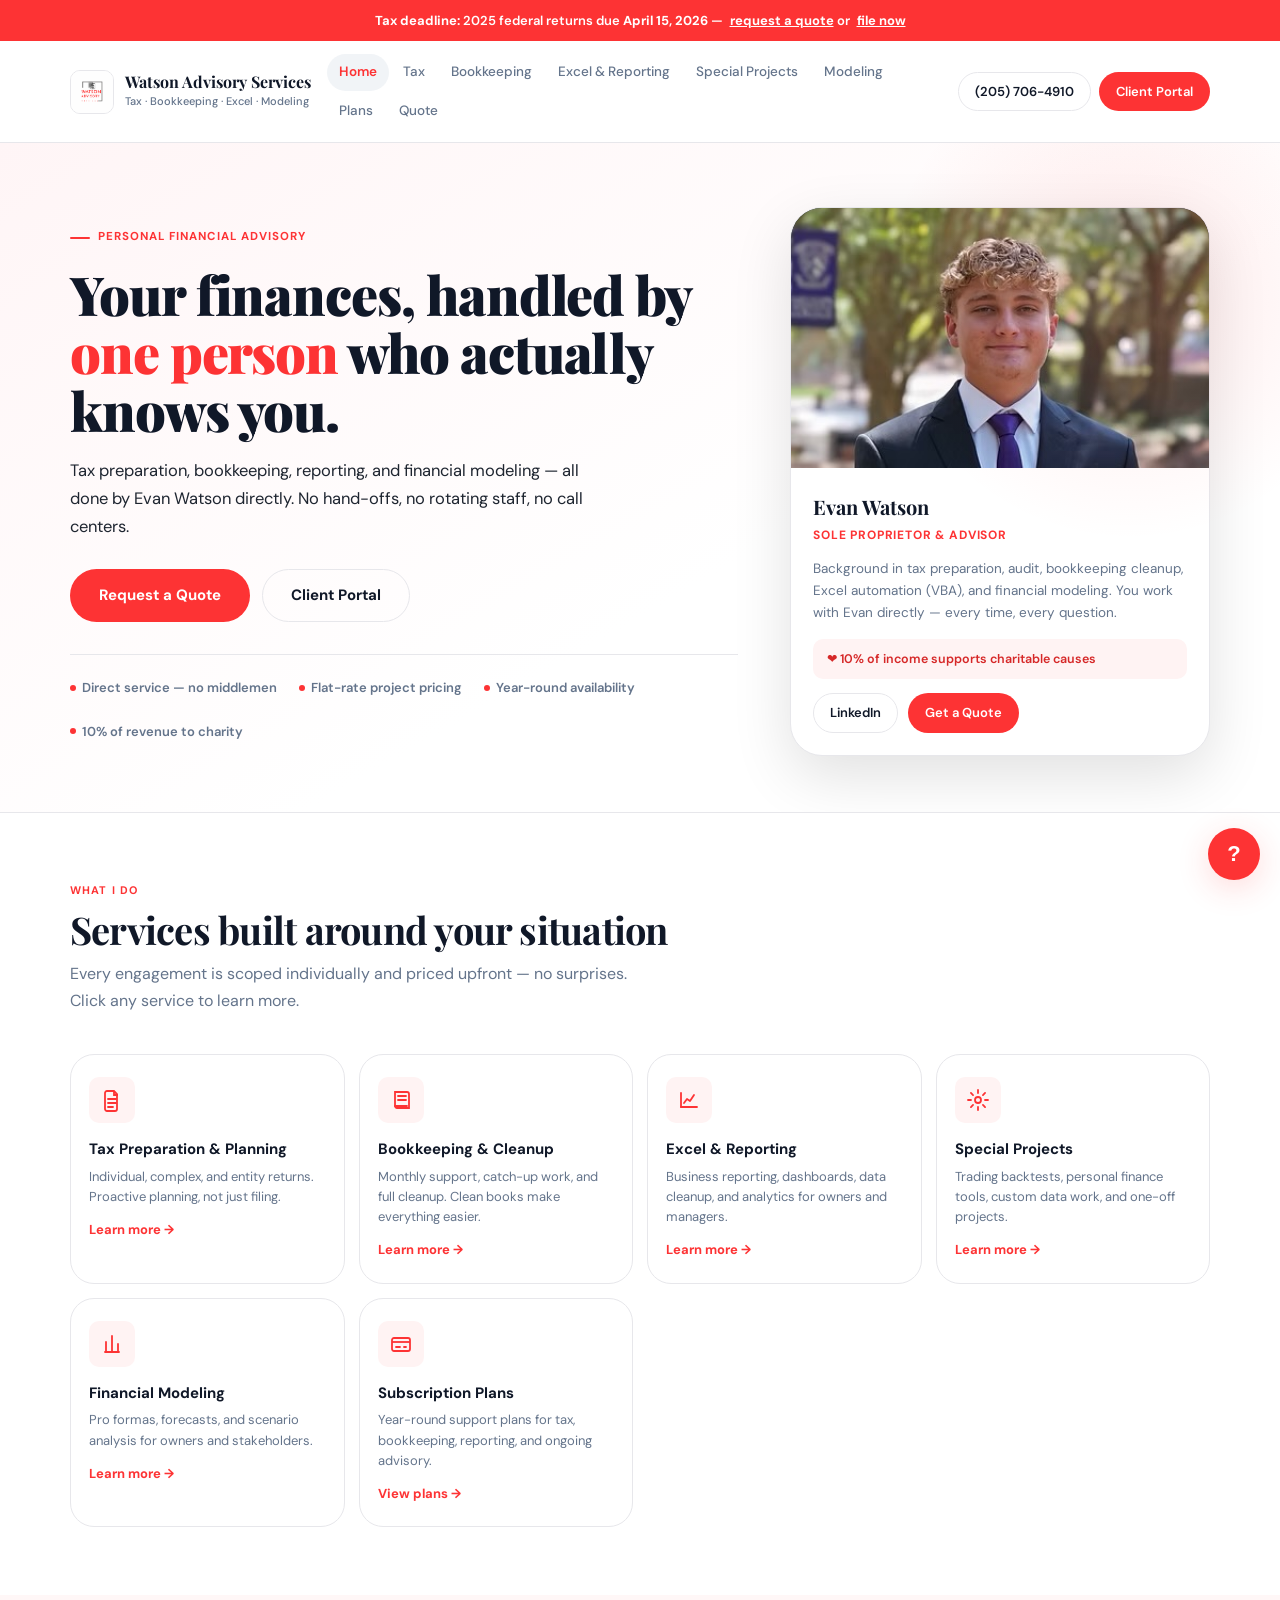
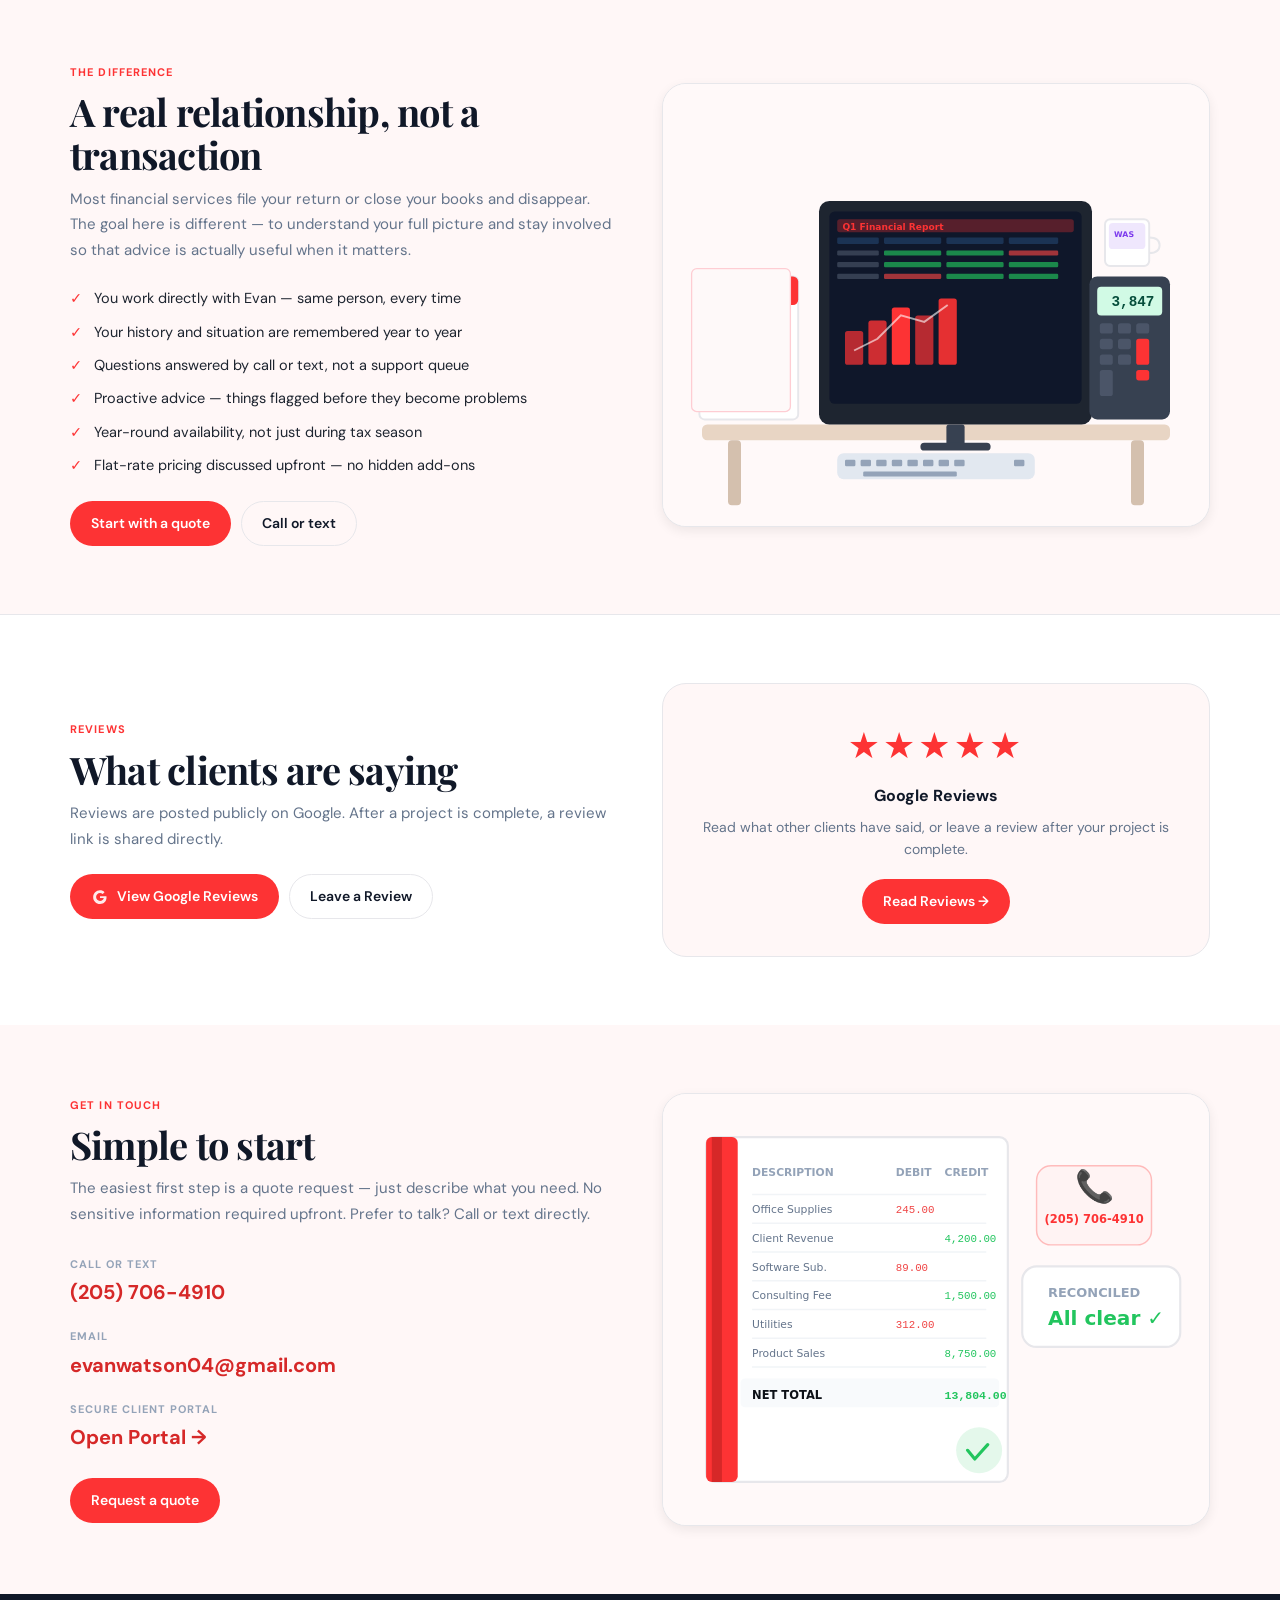
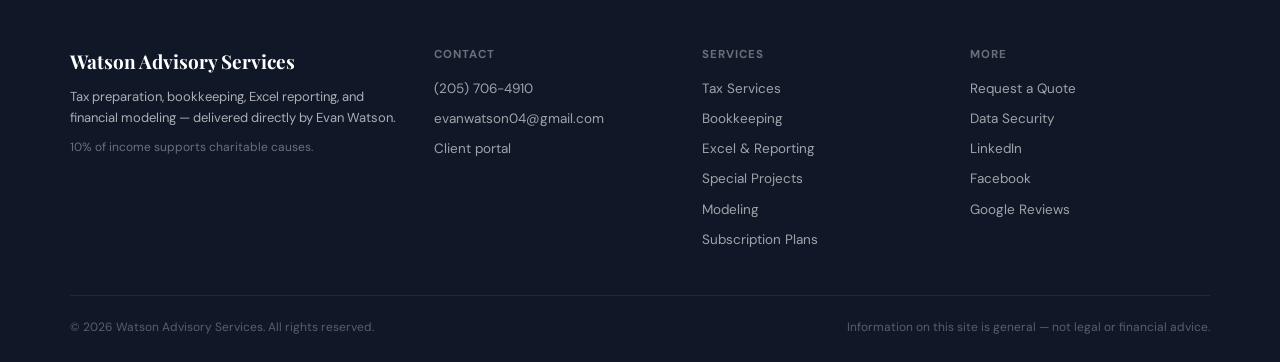
==== commit fb1aa547: "Add files via upload" ====
--- a/index.html
+++ b/index.html
@@ -3,7 +3,7 @@
 <head>
   <meta charset="utf-8"/>
   <meta name="viewport" content="width=device-width,initial-scale=1"/>
-  <title>Watson Advisory Services | Tax, Bookkeeping & Financial Advisory</title>
+  <title>Watson Advisory Services | Tax, Bookkeeping &amp; Financial Advisory</title>
   <meta name="description" content="Work directly with Evan Watson — tax preparation, bookkeeping, Excel reporting, financial modeling, and custom project work. Personal service, real relationships."/>
   <link rel="icon" href="logo.jpg"/>
   <link rel="stylesheet" href="styles.css"/>
@@ -12,8 +12,8 @@
 <a class="skip" href="#main">Skip to content</a>
 
 <div class="deadline-bar">
-  <strong>April 15 deadline approaching</strong> — 2025 federal returns are due soon.
-  <a href="quote.html?service=tax">Get a tax quote →</a>
+  <strong>Tax deadline:</strong> 2025 federal returns due <strong>April 15, 2026</strong> &mdash;
+  <a href="quote.html?service=tax">request a quote</a> or <a href="https://watsonadvisoryservices.mytaxportal.online/" target="_blank" rel="noopener">file now</a>
 </div>
 
 <header class="header">
@@ -22,15 +22,17 @@
       <span class="brand__logo"><img src="logo.jpg" alt=""/></span>
       <span>
         <div class="brand__name">Watson Advisory Services</div>
-        <div class="brand__tag">Tax · Bookkeeping · Excel · Modeling</div>
+        <div class="brand__tag">Tax &middot; Bookkeeping &middot; Excel &middot; Modeling</div>
       </span>
     </a>
     <nav class="nav">
       <a class="is-active" href="index.html">Home</a>
       <a href="tax-services.html">Tax</a>
       <a href="bookkeeping.html">Bookkeeping</a>
-      <a href="analytics-consulting.html">Excel &amp; Projects</a>
+      <a href="analytics-consulting.html">Excel &amp; Reporting</a>
+      <a href="special-projects.html">Special Projects</a>
       <a href="financial-modeling.html">Modeling</a>
+      <a href="subscriptions.html">Plans</a>
       <a href="quote.html">Quote</a>
     </nav>
     <div class="header__cta">
@@ -42,7 +44,7 @@
 
 <main id="main">
 
-<!-- ── HERO ── -->
+<!-- HERO -->
 <section class="hero">
   <div class="container hero__grid">
     <div>
@@ -54,7 +56,7 @@
         <a class="btn btn--ghost btn--lg" href="https://watsonadvisoryservices.mytaxportal.online/" target="_blank" rel="noopener">Client Portal</a>
       </div>
       <div class="hero__trust">
-        <div class="hero__trust-item"><span class="hero__trust-dot"></span> Direct service, no middlemen</div>
+        <div class="hero__trust-item"><span class="hero__trust-dot"></span> Direct service — no middlemen</div>
         <div class="hero__trust-item"><span class="hero__trust-dot"></span> Flat-rate project pricing</div>
         <div class="hero__trust-item"><span class="hero__trust-dot"></span> Year-round availability</div>
         <div class="hero__trust-item"><span class="hero__trust-dot"></span> 10% of revenue to charity</div>
@@ -67,7 +69,7 @@
           <div class="about-card__name">Evan Watson</div>
           <div class="about-card__role">Sole Proprietor &amp; Advisor</div>
           <p class="about-card__bio">Background in tax preparation, audit, bookkeeping cleanup, Excel automation (VBA), and financial modeling. You work with Evan directly — every time, every question.</p>
-          <div class="about-card__charity">❤️ 10% of income supports charitable causes</div>
+          <div class="about-card__charity">&#10084;&#65039; 10% of income supports charitable causes</div>
           <div class="about-card__links">
             <a class="btn btn--sm btn--ghost" href="https://www.linkedin.com/in/evan-watson-93175932b" target="_blank" rel="noopener">LinkedIn</a>
             <a class="btn btn--sm btn--primary" href="quote.html">Get a Quote</a>
@@ -78,13 +80,13 @@
   </div>
 </section>
 
-<!-- ── SERVICES ── -->
+<!-- SERVICES -->
 <section class="section section--border">
   <div class="container">
     <div class="sec-header">
       <div class="sec-eyebrow">What I do</div>
       <h2 class="sec-title">Services built around your situation</h2>
-      <p class="sec-lead">Every engagement is scoped individually. Pricing is always discussed upfront — no surprises.</p>
+      <p class="sec-lead">Every engagement is scoped individually and priced upfront — no surprises. Click any service to learn more.</p>
     </div>
     <div class="services-grid">
       <a class="service-card" href="tax-services.html">
@@ -92,7 +94,7 @@
           <svg width="24" height="24" viewBox="0 0 24 24" fill="none"><path d="M7 3h7l3 3v15a2 2 0 0 1-2 2H7a2 2 0 0 1-2-2V5a2 2 0 0 1 2-2Z" stroke="currentColor" stroke-width="1.8"/><path d="M14 3v4h4" stroke="currentColor" stroke-width="1.8"/><path d="M8 11h8M8 15h8M8 19h5" stroke="currentColor" stroke-width="1.8" stroke-linecap="round"/></svg>
         </div>
         <div class="service-card__title">Tax Preparation &amp; Planning</div>
-        <div class="service-card__desc">Individual, complex, and entity returns. Proactive planning to reduce your tax burden — not just filing.</div>
+        <div class="service-card__desc">Individual, complex, and entity returns. Proactive planning, not just filing.</div>
         <div class="service-card__arrow">Learn more →</div>
       </a>
       <a class="service-card" href="bookkeeping.html">
@@ -100,40 +102,56 @@
           <svg width="24" height="24" viewBox="0 0 24 24" fill="none"><path d="M6 4h12a2 2 0 0 1 2 2v14H8a2 2 0 0 1-2-2V4Z" stroke="currentColor" stroke-width="1.8"/><path d="M6 18h12M9 8h8M9 12h8" stroke="currentColor" stroke-width="1.8" stroke-linecap="round"/></svg>
         </div>
         <div class="service-card__title">Bookkeeping &amp; Cleanup</div>
-        <div class="service-card__desc">Monthly support, catch-up work, and full cleanup. Clean books make everything else easier.</div>
+        <div class="service-card__desc">Monthly support, catch-up work, and full cleanup. Clean books make everything easier.</div>
         <div class="service-card__arrow">Learn more →</div>
       </a>
       <a class="service-card" href="analytics-consulting.html">
         <div class="service-card__icon">
           <svg width="24" height="24" viewBox="0 0 24 24" fill="none"><path d="M4 19V5" stroke="currentColor" stroke-width="1.8" stroke-linecap="round"/><path d="M4 19h16" stroke="currentColor" stroke-width="1.8" stroke-linecap="round"/><path d="M7 15l3-4 3 2 4-6" stroke="currentColor" stroke-width="1.8" stroke-linecap="round" stroke-linejoin="round"/></svg>
         </div>
-        <div class="service-card__title">Excel &amp; Special Projects</div>
-        <div class="service-card__desc">Reporting, dashboards, backtesting, personal finance tools, and custom data work.</div>
+        <div class="service-card__title">Excel &amp; Reporting</div>
+        <div class="service-card__desc">Business reporting, dashboards, data cleanup, and analytics for owners and managers.</div>
         <div class="service-card__arrow">Learn more →</div>
       </a>
+      <a class="service-card" href="special-projects.html">
+        <div class="service-card__icon">
+          <svg width="24" height="24" viewBox="0 0 24 24" fill="none"><circle cx="12" cy="12" r="3" stroke="currentColor" stroke-width="1.8"/><path d="M12 2v3M12 19v3M2 12h3M19 12h3M4.93 4.93l2.12 2.12M16.95 16.95l2.12 2.12M4.93 19.07l2.12-2.12M16.95 7.05l2.12-2.12" stroke="currentColor" stroke-width="1.8" stroke-linecap="round"/></svg>
+        </div>
+        <div class="service-card__title">Special Projects</div>
+        <div class="service-card__desc">Trading backtests, personal finance tools, custom data work, and one-off projects.</div>
+        <div class="service-card__arrow">Learn more →</div>
+      </a>
       <a class="service-card" href="financial-modeling.html">
         <div class="service-card__icon">
           <svg width="24" height="24" viewBox="0 0 24 24" fill="none"><path d="M6 20V10M12 20V4M18 20v-8" stroke="currentColor" stroke-width="1.8" stroke-linecap="round"/><path d="M5 20h14" stroke="currentColor" stroke-width="1.8" stroke-linecap="round"/></svg>
         </div>
         <div class="service-card__title">Financial Modeling</div>
-        <div class="service-card__desc">Pro formas, forecasts, scenario analysis, and decision models for owners and stakeholders.</div>
+        <div class="service-card__desc">Pro formas, forecasts, and scenario analysis for owners and stakeholders.</div>
         <div class="service-card__arrow">Learn more →</div>
       </a>
+      <a class="service-card" href="subscriptions.html">
+        <div class="service-card__icon">
+          <svg width="24" height="24" viewBox="0 0 24 24" fill="none"><rect x="3" y="6" width="18" height="13" rx="2" stroke="currentColor" stroke-width="1.8"/><path d="M3 10h18" stroke="currentColor" stroke-width="1.8"/><path d="M7 15h4M15 15h2" stroke="currentColor" stroke-width="1.8" stroke-linecap="round"/></svg>
+        </div>
+        <div class="service-card__title">Subscription Plans</div>
+        <div class="service-card__desc">Year-round support plans for tax, bookkeeping, reporting, and ongoing advisory.</div>
+        <div class="service-card__arrow">View plans →</div>
+      </a>
     </div>
   </div>
 </section>
 
-<!-- ── ILLUSTRATION + WHY ── -->
+<!-- WHY -->
 <section class="section section--tint">
   <div class="container two-col two-col--center">
     <div>
       <div class="sec-eyebrow">The difference</div>
       <h2 class="sec-title">A real relationship, not a transaction</h2>
-      <p style="font-size:15px;color:var(--muted);line-height:1.7;margin-bottom:24px;">Most tax and accounting services file your return and disappear until next year. Watson Advisory Services is built differently — the goal is to understand your full financial picture and stay involved throughout the year.</p>
+      <p style="font-size:15px;color:var(--muted);line-height:1.7;margin-bottom:24px">Most financial services file your return or close your books and disappear. The goal here is different — to understand your full picture and stay involved so that advice is actually useful when it matters.</p>
       <ul class="checklist">
         <li>You work directly with Evan — same person, every time</li>
-        <li>Your history and situation are actually remembered year to year</li>
-        <li>Questions get answered by call or text, not a support queue</li>
+        <li>Your history and situation are remembered year to year</li>
+        <li>Questions answered by call or text, not a support queue</li>
         <li>Proactive advice — things flagged before they become problems</li>
         <li>Year-round availability, not just during tax season</li>
         <li>Flat-rate pricing discussed upfront — no hidden add-ons</li>
@@ -144,249 +162,190 @@
       </div>
     </div>
     <div class="illus">
-      <!-- Tax prep office illustration -->
-      <svg viewBox="0 0 480 360" xmlns="http://www.w3.org/2000/svg">
-        <rect width="480" height="360" fill="#fff9f9"/>
-        <!-- desk surface -->
-        <rect x="40" y="240" width="400" height="14" rx="4" fill="#e8d5c4"/>
-        <rect x="60" y="254" width="10" height="80" rx="3" fill="#d4c0ae"/>
-        <rect x="410" y="254" width="10" height="80" rx="3" fill="#d4c0ae"/>
+      <svg viewBox="0 0 420 340" xmlns="http://www.w3.org/2000/svg">
+        <rect width="420" height="340" fill="#fff9f9"/>
+        <!-- desk -->
+        <rect x="30" y="262" width="360" height="12" rx="4" fill="#e8d5c4"/>
+        <rect x="50" y="274" width="10" height="50" rx="3" fill="#d4c0ae"/>
+        <rect x="360" y="274" width="10" height="50" rx="3" fill="#d4c0ae"/>
         <!-- monitor -->
-        <rect x="160" y="100" width="200" height="140" rx="8" fill="#1e2530"/>
-        <rect x="168" y="108" width="184" height="118" rx="4" fill="#0f172a"/>
-        <!-- screen content: spreadsheet -->
-        <rect x="174" y="114" width="172" height="8" rx="2" fill="#1e3a5f"/>
-        <g fill="#2d5a27" opacity=".8">
-          <rect x="174" y="127" width="28" height="5" rx="1"/>
-          <rect x="206" y="127" width="40" height="5" rx="1"/>
-          <rect x="250" y="127" width="40" height="5" rx="1"/>
-          <rect x="294" y="127" width="36" height="5" rx="1"/>
+        <rect x="120" y="90" width="210" height="172" rx="8" fill="#1e2530"/>
+        <rect x="128" y="98" width="194" height="148" rx="4" fill="#0f172a"/>
+        <!-- spreadsheet on screen -->
+        <rect x="134" y="104" width="182" height="10" rx="2" fill="#fd3334" opacity=".3"/>
+        <text x="138" y="112" font-size="7" fill="#fd3334" font-weight="700" font-family="system-ui">Q1 Financial Report</text>
+        <g fill="#1e3a5f" opacity=".8">
+          <rect x="134" y="118" width="32" height="5" rx="1"/>
+          <rect x="170" y="118" width="44" height="5" rx="1"/>
+          <rect x="218" y="118" width="44" height="5" rx="1"/>
+          <rect x="266" y="118" width="38" height="5" rx="1"/>
         </g>
-        <g opacity=".6">
-          <rect x="174" y="137" width="28" height="4" rx="1" fill="#64748b"/>
-          <rect x="206" y="137" width="40" height="4" rx="1" fill="#22c55e"/>
-          <rect x="250" y="137" width="40" height="4" rx="1" fill="#22c55e"/>
-          <rect x="294" y="137" width="36" height="4" rx="1" fill="#ef4444"/>
-          <rect x="174" y="146" width="28" height="4" rx="1" fill="#64748b"/>
-          <rect x="206" y="146" width="40" height="4" rx="1" fill="#22c55e"/>
-          <rect x="250" y="146" width="40" height="4" rx="1" fill="#22c55e"/>
-          <rect x="294" y="146" width="36" height="4" rx="1" fill="#22c55e"/>
-          <rect x="174" y="155" width="28" height="4" rx="1" fill="#64748b"/>
-          <rect x="206" y="155" width="40" height="4" rx="1" fill="#ef4444"/>
-          <rect x="250" y="155" width="40" height="4" rx="1" fill="#22c55e"/>
-          <rect x="294" y="155" width="36" height="4" rx="1" fill="#22c55e"/>
-          <rect x="174" y="164" width="28" height="4" rx="1" fill="#64748b"/>
-          <rect x="206" y="164" width="40" height="4" rx="1" fill="#22c55e"/>
-          <rect x="250" y="164" width="40" height="4" rx="1" fill="#22c55e"/>
-          <rect x="294" y="164" width="36" height="4" rx="1" fill="#22c55e"/>
+        <g opacity=".65">
+          <rect x="134" y="128" width="32" height="4" rx="1" fill="#4a5568"/>
+          <rect x="170" y="128" width="44" height="4" rx="1" fill="#22c55e"/>
+          <rect x="218" y="128" width="44" height="4" rx="1" fill="#22c55e"/>
+          <rect x="266" y="128" width="38" height="4" rx="1" fill="#ef4444"/>
+          <rect x="134" y="137" width="32" height="4" rx="1" fill="#4a5568"/>
+          <rect x="170" y="137" width="44" height="4" rx="1" fill="#22c55e"/>
+          <rect x="218" y="137" width="44" height="4" rx="1" fill="#22c55e"/>
+          <rect x="266" y="137" width="38" height="4" rx="1" fill="#22c55e"/>
+          <rect x="134" y="146" width="32" height="4" rx="1" fill="#4a5568"/>
+          <rect x="170" y="146" width="44" height="4" rx="1" fill="#ef4444"/>
+          <rect x="218" y="146" width="44" height="4" rx="1" fill="#22c55e"/>
+          <rect x="266" y="146" width="38" height="4" rx="1" fill="#22c55e"/>
         </g>
-        <!-- bar chart on screen -->
-        <g opacity=".9">
-          <rect x="180" y="190" width="12" height="20" rx="2" fill="#c8102e"/>
-          <rect x="196" y="182" width="12" height="28" rx="2" fill="#c8102e"/>
-          <rect x="212" y="175" width="12" height="35" rx="2" fill="#c8102e" opacity=".7"/>
-          <rect x="228" y="185" width="12" height="25" rx="2" fill="#c8102e" opacity=".5"/>
+        <!-- chart bars on screen -->
+        <rect x="140" y="190" width="14" height="26" rx="2" fill="#fd3334" opacity=".7"/>
+        <rect x="158" y="182" width="14" height="34" rx="2" fill="#fd3334" opacity=".8"/>
+        <rect x="176" y="172" width="14" height="44" rx="2" fill="#fd3334"/>
+        <rect x="194" y="178" width="14" height="38" rx="2" fill="#fd3334" opacity=".7"/>
+        <rect x="212" y="165" width="14" height="51" rx="2" fill="#fd3334" opacity=".9"/>
+        <!-- trend line -->
+        <polyline points="147,205 165,196 183,178 201,183 219,170" stroke="#fff" stroke-width="1.5" fill="none" opacity=".6"/>
+        <!-- monitor stand -->
+        <rect x="218" y="262" width="14" height="16" rx="2" fill="#374151"/>
+        <rect x="198" y="276" width="54" height="6" rx="3" fill="#374151"/>
+        <!-- keyboard -->
+        <rect x="134" y="284" width="152" height="20" rx="5" fill="#e2e8f0"/>
+        <g fill="#94a3b8">
+          <rect x="140" y="289" width="8" height="5" rx="1"/><rect x="152" y="289" width="8" height="5" rx="1"/>
+          <rect x="164" y="289" width="8" height="5" rx="1"/><rect x="176" y="289" width="8" height="5" rx="1"/>
+          <rect x="188" y="289" width="8" height="5" rx="1"/><rect x="200" y="289" width="8" height="5" rx="1"/>
+          <rect x="212" y="289" width="8" height="5" rx="1"/><rect x="224" y="289" width="8" height="5" rx="1"/>
+          <rect x="270" y="289" width="8" height="5" rx="1"/>
+          <rect x="154" y="298" width="72" height="4" rx="1"/>
         </g>
-        <!-- screen line -->
-        <line x1="174" y1="178" x2="338" y2="178" stroke="#1e3a5f" stroke-width="1"/>
-        <!-- monitor stand -->
-        <rect x="245" y="240" width="10" height="16" rx="2" fill="#374151"/>
-        <rect x="225" y="254" width="50" height="6" rx="3" fill="#374151"/>
-        <!-- keyboard -->
-        <rect x="170" y="262" width="140" height="22" rx="5" fill="#e2e8f0"/>
-        <g fill="#94a3b8">
-          <rect x="176" y="267" width="8" height="5" rx="1"/>
-          <rect x="188" y="267" width="8" height="5" rx="1"/>
-          <rect x="200" y="267" width="8" height="5" rx="1"/>
-          <rect x="212" y="267" width="8" height="5" rx="1"/>
-          <rect x="224" y="267" width="8" height="5" rx="1"/>
-          <rect x="236" y="267" width="8" height="5" rx="1"/>
-          <rect x="248" y="267" width="8" height="5" rx="1"/>
-          <rect x="260" y="267" width="8" height="5" rx="1"/>
-          <rect x="272" y="267" width="8" height="5" rx="1"/>
-          <rect x="284" y="267" width="8" height="5" rx="1"/>
-          <rect x="190" y="276" width="60" height="5" rx="1"/>
+        <!-- tax forms -->
+        <rect x="28" y="148" width="76" height="110" rx="4" fill="#fff" stroke="#e7e7eb" stroke-width="1.5"/>
+        <rect x="28" y="148" width="76" height="22" rx="4" fill="#fd3334"/>
+        <text x="36" y="162" font-size="8" fill="#fff" font-weight="700" font-family="system-ui">1040</text>
+        <text x="36" y="172" font-size="5.5" fill="rgba(255,255,255,.7)" font-family="system-ui">Tax Return</text>
+        <g fill="#f1f4f7">
+          <rect x="36" y="180" width="52" height="6" rx="1.5"/>
+          <rect x="36" y="191" width="52" height="6" rx="1.5"/>
+          <rect x="36" y="202" width="52" height="6" rx="1.5"/>
+          <rect x="36" y="213" width="52" height="6" rx="1.5"/>
+          <rect x="36" y="224" width="30" height="8" rx="2"/>
         </g>
-        <!-- tax document stack -->
-        <g transform="translate(40,160)">
-          <rect width="80" height="100" rx="4" fill="#fff" stroke="#e8ecf0" stroke-width="1.5"/>
-          <rect y="2" x="2" width="76" height="8" rx="2" fill="#c8102e" opacity=".15"/>
-          <rect x="8" y="20" width="50" height="4" rx="2" fill="#e2e8f0"/>
-          <rect x="8" y="30" width="64" height="3" rx="1.5" fill="#f1f5f9"/>
-          <rect x="8" y="38" width="64" height="3" rx="1.5" fill="#f1f5f9"/>
-          <rect x="8" y="46" width="48" height="3" rx="1.5" fill="#f1f5f9"/>
-          <rect x="8" y="60" width="30" height="6" rx="2" fill="#c8102e" opacity=".2"/>
-          <rect x="44" y="60" width="28" height="6" rx="2" fill="#e2e8f0"/>
-          <text x="10" y="16" font-size="7" fill="#c8102e" font-weight="700" font-family="system-ui">1040 FORM</text>
+        <text x="36" y="232" font-size="6" fill="#22c55e" font-weight="700" font-family="monospace">$2,841</text>
+        <!-- second doc -->
+        <rect x="22" y="142" width="76" height="110" rx="4" fill="#fef9f9" stroke="#fecdd3" stroke-width="1"/>
+        <!-- calculator -->
+        <rect x="328" y="148" width="62" height="110" rx="6" fill="#374151"/>
+        <rect x="334" y="156" width="50" height="22" rx="3" fill="#d1fae5"/>
+        <text x="378" y="171" font-size="11" fill="#064e3b" font-weight="700" font-family="monospace" text-anchor="end">3,847</text>
+        <g fill="#4b5568">
+          <rect x="336" y="184" width="10" height="8" rx="2"/><rect x="350" y="184" width="10" height="8" rx="2"/><rect x="364" y="184" width="10" height="8" rx="2"/>
+          <rect x="336" y="196" width="10" height="8" rx="2"/><rect x="350" y="196" width="10" height="8" rx="2"/>
+          <rect x="336" y="208" width="10" height="8" rx="2"/><rect x="350" y="208" width="10" height="8" rx="2"/>
+          <rect x="336" y="220" width="10" height="20" rx="2"/>
         </g>
-        <!-- second doc behind -->
-        <rect x="34" y="155" width="80" height="100" rx="4" fill="#fef9f9" stroke="#fecdd3" stroke-width="1"/>
-        <!-- calculator -->
-        <g transform="translate(360,155)">
-          <rect width="64" height="90" rx="6" fill="#374151"/>
-          <rect x="6" y="8" width="52" height="22" rx="3" fill="#d1fae5"/>
-          <text x="52" y="24" font-size="11" fill="#064e3b" font-weight="700" font-family="monospace" text-anchor="end">8,432</text>
-          <g fill="#6b7280">
-            <rect x="8" y="36" width="10" height="8" rx="2"/><rect x="22" y="36" width="10" height="8" rx="2"/><rect x="36" y="36" width="10" height="8" rx="2"/>
-            <rect x="8" y="48" width="10" height="8" rx="2"/><rect x="22" y="48" width="10" height="8" rx="2"/><rect x="36" y="48" width="10" height="8" rx="2"/>
-            <rect x="8" y="60" width="10" height="8" rx="2"/><rect x="22" y="60" width="10" height="8" rx="2"/>
-          </g>
-          <rect x="36" y="48" width="10" height="20" rx="2" fill="#c8102e"/>
-          <rect x="8" y="72" width="22" height="10" rx="2" fill="#4b5563"/>
-          <rect x="34" y="72" width="22" height="10" rx="2" fill="#c8102e"/>
-        </g>
-        <!-- coffee cup -->
-        <g transform="translate(360,80)">
-          <rect width="36" height="38" rx="4" fill="#fff" stroke="#e8ecf0" stroke-width="1.5"/>
-          <rect x="3" y="3" width="30" height="22" rx="3" fill="#7c3aed" opacity=".15"/>
-          <path d="M36 14 Q44 14 44 20 Q44 26 36 26" stroke="#e8ecf0" stroke-width="1.5" fill="none"/>
-          <text x="6" y="14" font-size="6" fill="#7c3aed" font-weight="700" font-family="system-ui">WAS</text>
-        </g>
+        <rect x="364" y="196" width="10" height="20" rx="2" fill="#fd3334"/>
+        <rect x="364" y="220" width="10" height="8" rx="2" fill="#fd3334"/>
+        <!-- coffee -->
+        <rect x="340" y="104" width="34" height="36" rx="4" fill="#fff" stroke="#e7e7eb" stroke-width="1.5"/>
+        <rect x="343" y="107" width="28" height="20" rx="3" fill="#7c3aed" opacity=".12"/>
+        <path d="M374 118 Q382 118 382 124 Q382 130 374 130" stroke="#e7e7eb" stroke-width="1.5" fill="none"/>
+        <text x="347" y="118" font-size="6" fill="#7c3aed" font-weight="700" font-family="system-ui">WAS</text>
       </svg>
     </div>
   </div>
 </section>
 
-<!-- ── SUBSCRIPTIONS ── -->
-<section class="section">
-  <div class="container">
-    <div class="sec-header">
-      <div class="sec-eyebrow">Year-round plans</div>
-      <h2 class="sec-title">Subscription plans for ongoing support</h2>
-      <p class="sec-lead">For clients who want a consistent, long-term relationship — not just a once-a-year transaction. All plans are flexible and priced after a brief consultation.</p>
-    </div>
-    <div class="sub-grid">
-      <div class="sub-card">
-        <div class="sub-card__badge">Essential</div>
-        <div class="sub-card__title">Tax &amp; Check-In</div>
-        <div class="sub-card__amount">$75<span style="font-size:18px;font-weight:500">/mo</span></div>
-        <div class="sub-card__period">Estimated starting — quoted per client</div>
-        <p class="sub-card__desc">For individuals who want their return handled and someone available to answer questions throughout the year.</p>
-        <ul class="sub-card__features">
-          <li class="sub-card__feat">Annual tax return preparation</li>
-          <li class="sub-card__feat">Quarterly check-in calls or messages</li>
-          <li class="sub-card__feat">Year-end tax planning conversation</li>
-          <li class="sub-card__feat">Priority response to questions</li>
-        </ul>
-        <a class="btn btn--primary btn--sm" href="quote.html?service=subscription&package=Tax+Check-In">Request pricing</a>
-      </div>
-      <div class="sub-card sub-card--featured">
-        <div class="sub-card__badge">Popular</div>
-        <div class="sub-card__title">Books + Tax</div>
-        <div class="sub-card__amount">$350<span style="font-size:18px;font-weight:500">/mo</span></div>
-        <div class="sub-card__period">Estimated starting — quoted per client</div>
-        <p class="sub-card__desc">For small business owners who need clean books every month and don't want tax season to be a scramble.</p>
-        <ul class="sub-card__features">
-          <li class="sub-card__feat">Monthly bookkeeping &amp; reconciliation</li>
-          <li class="sub-card__feat">Monthly owner-ready financial summary</li>
-          <li class="sub-card__feat">Annual business &amp; personal tax return</li>
-          <li class="sub-card__feat">Quarterly planning &amp; strategy review</li>
-          <li class="sub-card__feat">Ongoing availability for questions</li>
-        </ul>
-        <a class="btn btn--primary btn--sm" href="quote.html?service=subscription&package=Books+Tax">Request pricing</a>
-      </div>
-      <div class="sub-card">
-        <div class="sub-card__badge">Full Service</div>
-        <div class="sub-card__title">Full Advisory</div>
-        <div class="sub-card__amount">Custom</div>
-        <div class="sub-card__period">Scoped per engagement</div>
-        <p class="sub-card__desc">For growing businesses that want comprehensive financial support — books, reporting, tax, and advisory all in one relationship.</p>
-        <ul class="sub-card__features">
-          <li class="sub-card__feat">Everything in Books + Tax</li>
-          <li class="sub-card__feat">Monthly Excel reporting &amp; dashboard</li>
-          <li class="sub-card__feat">Financial modeling as needed</li>
-          <li class="sub-card__feat">Decision support &amp; analysis</li>
-          <li class="sub-card__feat">Direct line to Evan — any time</li>
-        </ul>
-        <a class="btn btn--ghost btn--sm" href="quote.html?service=subscription&package=Full+Advisory">Discuss options</a>
-      </div>
-    </div>
-    <p style="font-size:13px;color:var(--muted);margin-top:16px;text-align:center">All subscription prices are estimates. Actual pricing is always agreed upon upfront after reviewing your specific situation.</p>
-  </div>
-</section>
-
-<!-- ── CONTACT ── -->
-<section class="section section--tint section--border" id="contact">
+<!-- GOOGLE REVIEWS -->
+<section class="section section--border">
   <div class="container">
     <div class="two-col two-col--center">
       <div>
-        <div class="sec-eyebrow">Get in touch</div>
-        <h2 class="sec-title">Simple to start</h2>
-        <p style="font-size:15px;color:var(--muted);line-height:1.7;margin-bottom:28px">The easiest first step is a quote request — just describe what you need. No sensitive information required upfront. If you'd rather talk first, call or text directly.</p>
-        <div class="contact-stack">
-          <div>
-            <div class="cinfo__label">Call or Text</div>
-            <div class="cinfo__value"><a href="tel:+12057064910">(205) 706-4910</a></div>
-          </div>
-          <div>
-            <div class="cinfo__label">Email</div>
-            <div class="cinfo__value"><a href="mailto:evanwatson04@gmail.com">evanwatson04@gmail.com</a></div>
-          </div>
-          <div>
-            <div class="cinfo__label">Client Portal</div>
-            <div class="cinfo__value"><a href="https://watsonadvisoryservices.mytaxportal.online/" target="_blank" rel="noopener">Secure Document Portal</a></div>
-          </div>
-        </div>
-        <div class="btn-row" style="margin-top:28px">
-          <a class="btn btn--primary" href="quote.html">Request a quote</a>
-          <a class="btn btn--ghost" href="https://g.page/r/CWyWTOVJAnOrEAE/review" target="_blank" rel="noopener">Leave a Google Review</a>
-        </div>
-      </div>
-      <div>
-        <!-- bookkeeping illustration -->
-        <div class="illus">
-          <svg viewBox="0 0 380 300" xmlns="http://www.w3.org/2000/svg">
-            <rect width="380" height="300" fill="#fdf8f8"/>
-            <!-- ledger book -->
-            <rect x="40" y="40" width="200" height="240" rx="6" fill="#fff" stroke="#e8ecf0" stroke-width="1.5"/>
-            <rect x="40" y="40" width="20" height="240" rx="4" fill="#c8102e"/>
-            <rect x="44" y="40" width="6" height="240" fill="#9b0c22"/>
-            <!-- lines on ledger -->
-            <line x1="70" y1="80" x2="225" y2="80" stroke="#f1f4f7" stroke-width="1"/>
-            <line x1="70" y1="100" x2="225" y2="100" stroke="#f1f4f7" stroke-width="1"/>
-            <line x1="70" y1="120" x2="225" y2="120" stroke="#f1f4f7" stroke-width="1"/>
-            <line x1="70" y1="140" x2="225" y2="140" stroke="#f1f4f7" stroke-width="1"/>
-            <line x1="70" y1="160" x2="225" y2="160" stroke="#f1f4f7" stroke-width="1"/>
-            <line x1="70" y1="180" x2="225" y2="180" stroke="#f1f4f7" stroke-width="1"/>
-            <line x1="70" y1="200" x2="225" y2="200" stroke="#f1f4f7" stroke-width="1"/>
-            <line x1="70" y1="220" x2="225" y2="220" stroke="#f1f4f7" stroke-width="1"/>
-            <!-- column headers -->
-            <text x="72" y="68" font-size="8" fill="#94a3b8" font-weight="600" font-family="system-ui">DESCRIPTION</text>
-            <text x="168" y="68" font-size="8" fill="#94a3b8" font-weight="600" font-family="system-ui">DEBIT</text>
-            <text x="198" y="68" font-size="8" fill="#94a3b8" font-weight="600" font-family="system-ui">CREDIT</text>
-            <!-- row data -->
-            <text x="72" y="93" font-size="7.5" fill="#64748b" font-family="system-ui">Office Supplies</text>
-            <text x="168" y="93" font-size="7.5" fill="#ef4444" font-family="monospace">245.00</text>
-            <text x="72" y="113" font-size="7.5" fill="#64748b" font-family="system-ui">Client Revenue</text>
-            <text x="198" y="113" font-size="7.5" fill="#22c55e" font-family="monospace">4,200.00</text>
-            <text x="72" y="133" font-size="7.5" fill="#64748b" font-family="system-ui">Software Sub.</text>
-            <text x="168" y="133" font-size="7.5" fill="#ef4444" font-family="monospace">89.00</text>
-            <text x="72" y="153" font-size="7.5" fill="#64748b" font-family="system-ui">Consulting Fee</text>
-            <text x="198" y="153" font-size="7.5" fill="#22c55e" font-family="monospace">1,500.00</text>
-            <text x="72" y="173" font-size="7.5" fill="#64748b" font-family="system-ui">Utilities</text>
-            <text x="168" y="173" font-size="7.5" fill="#ef4444" font-family="monospace">312.00</text>
-            <text x="72" y="193" font-size="7.5" fill="#64748b" font-family="system-ui">Product Sales</text>
-            <text x="198" y="193" font-size="7.5" fill="#22c55e" font-family="monospace">8,750.00</text>
-            <!-- totals row -->
-            <rect x="62" y="208" width="168" height="20" rx="3" fill="#f8fafc"/>
-            <text x="72" y="222" font-size="8" fill="#0d1117" font-weight="700" font-family="system-ui">NET TOTAL</text>
-            <text x="198" y="222" font-size="8" fill="#22c55e" font-weight="700" font-family="monospace">13,804.00</text>
-            <!-- checkmark -->
-            <circle cx="225" cy="255" r="14" fill="#22c55e" opacity=".12"/>
-            <path d="M218 255l4 5 8-8" stroke="#22c55e" stroke-width="2" stroke-linecap="round" stroke-linejoin="round" fill="none"/>
-            <!-- pen -->
-            <g transform="rotate(-30,290,100)">
-              <rect x="270" y="80" width="8" height="48" rx="3" fill="#374151"/>
-              <polygon points="270,128 278,128 274,140" fill="#0d1117"/>
-              <rect x="272" y="80" width="4" height="6" fill="#c8102e"/>
-            </g>
-            <!-- floating badge -->
-            <rect x="240" y="160" width="120" height="50" rx="10" fill="#fff" stroke="#e8ecf0" stroke-width="1.5" filter="url(#sh)"/>
-            <defs><filter id="sh"><feDropShadow dx="0" dy="4" stdDeviation="6" flood-opacity=".08"/></filter></defs>
-            <text x="260" y="181" font-size="9" fill="#94a3b8" font-weight="600" font-family="system-ui">RECONCILED</text>
-            <text x="260" y="198" font-size="13" fill="#22c55e" font-weight="700" font-family="system-ui">✓ All clear</text>
-          </svg>
-        </div>
+        <div class="sec-eyebrow">Reviews</div>
+        <h2 class="sec-title">What clients are saying</h2>
+        <p style="font-size:15px;color:var(--muted);line-height:1.7;margin-bottom:22px">Reviews are posted publicly on Google. After a project is complete, a review link is shared directly.</p>
+        <div class="btn-row">
+          <a class="btn btn--primary" href="https://share.google/7ak7LUmNi6xlFwGhq" target="_blank" rel="noopener">
+            <svg width="18" height="18" viewBox="0 0 24 24" fill="currentColor" style="opacity:.9"><path d="M12 11h8.53c.11.57.17 1.17.17 1.79 0 5.01-3.36 8.57-8.7 8.57-5.03 0-9.1-4.07-9.1-9.1s4.07-9.1 9.1-9.1c2.45 0 4.5.9 6.07 2.37l-2.46 2.46C14.47 7.24 13.3 6.8 12 6.8c-2.87 0-5.2 2.33-5.2 5.2s2.33 5.2 5.2 5.2c2.79 0 4.66-1.58 5.02-3.8H12v-2.4z"/></svg>
+            View Google Reviews
+          </a>
+          <a class="btn btn--ghost" href="https://g.page/r/CWyWTOVJAnOrEAE/review" target="_blank" rel="noopener">Leave a Review</a>
+        </div>
+      </div>
+      <div class="panel panel--soft" style="text-align:center;padding:32px">
+        <div style="font-size:36px;letter-spacing:3px;color:var(--brand);margin-bottom:8px">★★★★★</div>
+        <div style="font-size:16px;font-weight:700;margin-bottom:6px">Google Reviews</div>
+        <p style="font-size:14px;color:var(--muted);line-height:1.6;margin-bottom:18px">Read what other clients have said, or leave a review after your project is complete.</p>
+        <a class="btn btn--primary" href="https://share.google/7ak7LUmNi6xlFwGhq" target="_blank" rel="noopener">Read Reviews →</a>
+      </div>
+    </div>
+  </div>
+</section>
+
+<!-- CONTACT -->
+<section class="section section--tint" id="contact">
+  <div class="container two-col two-col--center">
+    <div>
+      <div class="sec-eyebrow">Get in touch</div>
+      <h2 class="sec-title">Simple to start</h2>
+      <p style="font-size:15px;color:var(--muted);line-height:1.7;margin-bottom:28px">The easiest first step is a quote request — just describe what you need. No sensitive information required upfront. Prefer to talk? Call or text directly.</p>
+      <div class="contact-stack">
+        <div>
+          <div class="cinfo__label">Call or Text</div>
+          <div class="cinfo__value"><a href="tel:+12057064910">(205) 706-4910</a></div>
+        </div>
+        <div>
+          <div class="cinfo__label">Email</div>
+          <div class="cinfo__value"><a href="mailto:evanwatson04@gmail.com">evanwatson04@gmail.com</a></div>
+        </div>
+        <div>
+          <div class="cinfo__label">Secure Client Portal</div>
+          <div class="cinfo__value"><a href="https://watsonadvisoryservices.mytaxportal.online/" target="_blank" rel="noopener">Open Portal →</a></div>
+        </div>
+      </div>
+      <div class="btn-row" style="margin-top:24px">
+        <a class="btn btn--primary" href="quote.html">Request a quote</a>
+      </div>
+    </div>
+    <div>
+      <div class="illus">
+        <svg viewBox="0 0 380 300" xmlns="http://www.w3.org/2000/svg">
+          <rect width="380" height="300" fill="#fff9f9"/>
+          <!-- ledger -->
+          <rect x="30" y="30" width="210" height="240" rx="6" fill="#fff" stroke="#e7e7eb" stroke-width="1.5"/>
+          <rect x="30" y="30" width="22" height="240" rx="4" fill="#fd3334"/>
+          <rect x="34" y="30" width="7" height="240" fill="#d62828"/>
+          <!-- grid lines -->
+          <line x1="62" y1="70" x2="225" y2="70" stroke="#f1f4f7" stroke-width="1"/>
+          <line x1="62" y1="90" x2="225" y2="90" stroke="#f1f4f7" stroke-width="1"/>
+          <line x1="62" y1="110" x2="225" y2="110" stroke="#f1f4f7" stroke-width="1"/>
+          <line x1="62" y1="130" x2="225" y2="130" stroke="#f1f4f7" stroke-width="1"/>
+          <line x1="62" y1="150" x2="225" y2="150" stroke="#f1f4f7" stroke-width="1"/>
+          <line x1="62" y1="170" x2="225" y2="170" stroke="#f1f4f7" stroke-width="1"/>
+          <line x1="62" y1="190" x2="225" y2="190" stroke="#f1f4f7" stroke-width="1"/>
+          <line x1="62" y1="210" x2="225" y2="210" stroke="#f1f4f7" stroke-width="1"/>
+          <text x="62" y="57" font-size="7.5" fill="#94a3b8" font-weight="600" font-family="system-ui">DESCRIPTION</text>
+          <text x="162" y="57" font-size="7.5" fill="#94a3b8" font-weight="600" font-family="system-ui">DEBIT</text>
+          <text x="196" y="57" font-size="7.5" fill="#94a3b8" font-weight="600" font-family="system-ui">CREDIT</text>
+          <g font-size="7.5" font-family="system-ui">
+            <text x="62" y="83" fill="#64748b">Office Supplies</text><text x="162" y="83" fill="#ef4444" font-family="monospace">245.00</text>
+            <text x="62" y="103" fill="#64748b">Client Revenue</text><text x="196" y="103" fill="#22c55e" font-family="monospace">4,200.00</text>
+            <text x="62" y="123" fill="#64748b">Software Sub.</text><text x="162" y="123" fill="#ef4444" font-family="monospace">89.00</text>
+            <text x="62" y="143" fill="#64748b">Consulting Fee</text><text x="196" y="143" fill="#22c55e" font-family="monospace">1,500.00</text>
+            <text x="62" y="163" fill="#64748b">Utilities</text><text x="162" y="163" fill="#ef4444" font-family="monospace">312.00</text>
+            <text x="62" y="183" fill="#64748b">Product Sales</text><text x="196" y="183" fill="#22c55e" font-family="monospace">8,750.00</text>
+          </g>
+          <rect x="54" y="198" width="180" height="20" rx="3" fill="#f8fafc"/>
+          <text x="62" y="212" font-size="8" fill="#0d1117" font-weight="700" font-family="system-ui">NET TOTAL</text>
+          <text x="196" y="212" font-size="8" fill="#22c55e" font-weight="700" font-family="monospace">13,804.00</text>
+          <circle cx="220" cy="248" r="16" fill="#22c55e" opacity=".12"/>
+          <path d="M212 248l5 6 9-10" stroke="#22c55e" stroke-width="2.2" stroke-linecap="round" stroke-linejoin="round" fill="none"/>
+          <!-- badge -->
+          <rect x="250" y="120" width="110" height="56" rx="10" fill="#fff" stroke="#e7e7eb" stroke-width="1.5"/>
+          <defs><filter id="sh2"><feDropShadow dx="0" dy="4" stdDeviation="6" flood-opacity=".07"/></filter></defs>
+          <text x="268" y="141" font-size="9" fill="#94a3b8" font-weight="600" font-family="system-ui">RECONCILED</text>
+          <text x="268" y="161" font-size="14" fill="#22c55e" font-weight="700" font-family="system-ui">All clear ✓</text>
+          <!-- phone/call icon -->
+          <rect x="260" y="50" width="80" height="55" rx="10" fill="#fff3f3" stroke="#fd3334" stroke-width="1" stroke-opacity=".3"/>
+          <text x="300" y="72" font-size="22" text-anchor="middle">📞</text>
+          <text x="300" y="90" font-size="8" fill="#fd3334" font-weight="700" font-family="system-ui" text-anchor="middle">(205) 706-4910</text>
+        </svg>
       </div>
     </div>
   </div>
@@ -399,7 +358,7 @@
     <div class="footer__inner">
       <div>
         <div class="footer__brand">Watson Advisory Services</div>
-        <p class="footer__tagline">Tax preparation, bookkeeping, Excel reporting, and financial modeling — all delivered directly by Evan Watson.</p>
+        <p class="footer__tagline">Tax preparation, bookkeeping, Excel reporting, and financial modeling &mdash; delivered directly by Evan Watson.</p>
         <div class="footer__charity">10% of income supports charitable causes.</div>
       </div>
       <div>
@@ -409,19 +368,26 @@
         <a class="footer__link" href="https://watsonadvisoryservices.mytaxportal.online/" target="_blank" rel="noopener">Client portal</a>
       </div>
       <div>
-        <div class="footer__col-title">Pages</div>
+        <div class="footer__col-title">Services</div>
         <a class="footer__link" href="tax-services.html">Tax Services</a>
         <a class="footer__link" href="bookkeeping.html">Bookkeeping</a>
-        <a class="footer__link" href="analytics-consulting.html">Excel &amp; Projects</a>
+        <a class="footer__link" href="analytics-consulting.html">Excel &amp; Reporting</a>
+        <a class="footer__link" href="special-projects.html">Special Projects</a>
         <a class="footer__link" href="financial-modeling.html">Modeling</a>
+        <a class="footer__link" href="subscriptions.html">Subscription Plans</a>
+      </div>
+      <div>
+        <div class="footer__col-title">More</div>
         <a class="footer__link" href="quote.html">Request a Quote</a>
         <a class="footer__link" href="data-security-plan.html">Data Security</a>
         <a class="footer__link" href="https://www.linkedin.com/in/evan-watson-93175932b" target="_blank" rel="noopener">LinkedIn</a>
+        <a class="footer__link" href="https://www.facebook.com/share/181qwibuGE/?mibextid=wwXIfr" target="_blank" rel="noopener">Facebook</a>
+        <a class="footer__link" href="https://share.google/7ak7LUmNi6xlFwGhq" target="_blank" rel="noopener">Google Reviews</a>
       </div>
     </div>
     <div class="footer__bottom">
       <span>&copy; <span id="year"></span> Watson Advisory Services. All rights reserved.</span>
-      <span>Information on this site is general — not legal or financial advice.</span>
+      <span>Information on this site is general &mdash; not legal or financial advice.</span>
     </div>
   </div>
 </footer>
@@ -436,11 +402,11 @@
   <div class="chatbot__window">
     <div class="chatbot__header">Watson Advisory Services<div class="chatbot__sub">Ask about services, pricing, or how to get started</div></div>
     <div class="chatbot__messages">
-      <div class="chatbot__msg chatbot__msg--bot">Hi — I can answer questions about tax prep, bookkeeping, Excel reporting, special projects, subscriptions, and pricing. What can I help with?</div>
+      <div class="chatbot__msg chatbot__msg--bot">Hi &mdash; I can answer questions about tax prep, bookkeeping, Excel reporting, special projects, subscription plans, and pricing.</div>
     </div>
     <div class="chatbot__quick">
       <button type="button" data-chat-question="How do I start tax prep?">Start tax prep</button>
-      <button type="button" data-chat-question="What subscription plans do you offer?">Subscription plans</button>
+      <button type="button" data-chat-question="What subscription plans do you offer?">Subscriptions</button>
       <button type="button" data-chat-question="What special projects do you do?">Special projects</button>
     </div>
     <div class="chatbot__footer">
@@ -453,44 +419,29 @@
 
 <script>
 document.getElementById('year').textContent = new Date().getFullYear();
-// chatbot toggle
 const cbot = document.getElementById('chatbot');
 const win = cbot.querySelector('.chatbot__window');
 const tog = cbot.querySelector('.chatbot__toggle');
-tog.addEventListener('click', () => {
-  const open = win.classList.toggle('is-open');
-  tog.setAttribute('aria-expanded', open);
-});
-// quick questions
+tog.addEventListener('click', () => { const open = win.classList.toggle('is-open'); tog.setAttribute('aria-expanded', open); });
+const R = {
+  'How do I start tax prep?': 'Start with a quick quote at quote.html — no sensitive info needed upfront. Or use the secure portal directly at watsonadvisoryservices.mytaxportal.online.',
+  'What subscription plans do you offer?': 'Three plans: Essentials (~$35/mo, tax filing + check-ins), Books + Tax (~$350/mo, bookkeeping + tax), and Full Advisory (custom, everything). See the Plans page for full details.',
+  'What special projects do you do?': 'Trading strategy backtesting, personal finance tracking spreadsheets, custom dashboards, data cleanup, and other one-off analytical work. See the Special Projects page.'
+};
 cbot.querySelectorAll('[data-chat-question]').forEach(btn => {
   btn.addEventListener('click', () => {
     const msgs = cbot.querySelector('.chatbot__messages');
     const q = btn.dataset.chatQuestion;
-    msgs.innerHTML += `<div class="chatbot__msg chatbot__msg--user">${q}</div>`;
-    const responses = {
-      'How do I start tax prep?': 'The easiest first step is a quick quote request at quote.html — no sensitive info needed upfront. Alternatively, you can jump straight into the client portal at watsonadvisoryservices.mytaxportal.online to upload documents and start the process.',
-      'What subscription plans do you offer?': 'There are three options: Tax & Check-In (annual return + quarterly check-ins), Books + Tax (monthly bookkeeping + annual return), and Full Advisory (everything plus reporting and modeling). All pricing is discussed after a brief consultation.',
-      'What special projects do you do?': 'Special projects include trading strategy backtesting, personal finance tracking spreadsheets, custom Excel dashboards, data cleanup and restructuring, and other one-off analytical work. Just describe your project in a quote request.'
-    };
-    setTimeout(() => {
-      msgs.innerHTML += `<div class="chatbot__msg chatbot__msg--bot">${responses[q] || 'For detailed questions, please call or text (205) 706-4910 or use the quote form.'}</div>`;
-      msgs.scrollTop = msgs.scrollHeight;
-    }, 400);
+    msgs.innerHTML += '<div class="chatbot__msg chatbot__msg--user">'+q+'</div>';
+    setTimeout(() => { msgs.innerHTML += '<div class="chatbot__msg chatbot__msg--bot">'+(R[q]||'Call or text (205) 706-4910 for details.')+'</div>'; msgs.scrollTop=msgs.scrollHeight; }, 400);
   });
 });
-// send button
 cbot.querySelector('.chatbot__send').addEventListener('click', () => {
-  const input = cbot.querySelector('.chatbot__input');
-  const val = input.value.trim();
-  if (!val) return;
+  const inp = cbot.querySelector('.chatbot__input'); const v = inp.value.trim(); if(!v) return;
   const msgs = cbot.querySelector('.chatbot__messages');
-  msgs.innerHTML += `<div class="chatbot__msg chatbot__msg--user">${val}</div>`;
-  input.value = '';
-  setTimeout(() => {
-    msgs.innerHTML += `<div class="chatbot__msg chatbot__msg--bot">Thanks for your question. For the best answer, please call or text Evan at (205) 706-4910 or <a href="quote.html" style="color:var(--brand);font-weight:700">submit a quote request</a>.</div>`;
-    msgs.scrollTop = msgs.scrollHeight;
-  }, 400);
+  msgs.innerHTML += '<div class="chatbot__msg chatbot__msg--user">'+v+'</div>'; inp.value='';
+  setTimeout(() => { msgs.innerHTML += '<div class="chatbot__msg chatbot__msg--bot">For the best answer, call or text Evan at (205) 706-4910 or <a href=\"quote.html\" style=\"color:var(--brand);font-weight:700\">submit a quote request</a>.</div>'; msgs.scrollTop=msgs.scrollHeight; }, 400);
 });
 </script>
 </body>
-</html>
+</html>
--- a/styles.css
+++ b/styles.css
@@ -1,12 +1,12 @@
 @import url('https://fonts.googleapis.com/css2?family=Playfair+Display:wght@700;900&family=DM+Sans:ital,wght@0,300;0,400;0,500;0,600;0,700;1,400&display=swap');
 
 :root {
-  --brand:#c8102e; --brand-dark:#9b0c22; --brand-soft:#fdf2f4; --brand-glow:rgba(200,16,46,.10);
-  --ink:#0d1117; --ink-2:#1e2530; --muted:#64748b; --muted-light:#94a3b8;
-  --bg:#fff; --bg-off:#fafafa; --tint:#fdf8f8; --line:#e8ecf0; --line-soft:#f4f6f8;
+  --brand:#fd3334; --brand-dark:#d62828; --brand-soft:#fff3f3; --brand-glow:rgba(253,51,52,.10);
+  --ink:#101828; --ink-2:#1e2530; --muted:#64748b; --muted-light:#94a3b8;
+  --bg:#fff; --bg-off:#fafafa; --tint:#fff7f7; --line:#e7e7eb; --line-soft:#f1f4f7;
   --shadow-xs:0 1px 3px rgba(0,0,0,.06); --shadow-sm:0 4px 12px rgba(0,0,0,.07);
   --shadow-md:0 8px 28px rgba(0,0,0,.09); --shadow-lg:0 20px 60px rgba(0,0,0,.12);
-  --shadow-brand:0 8px 32px rgba(200,16,46,.18);
+  --shadow-brand:0 8px 32px rgba(253,51,52,.18);
   --r-sm:10px; --r:16px; --r-lg:24px; --r-xl:32px;
   --max:1140px;
   --sans:'DM Sans',system-ui,-apple-system,sans-serif;
@@ -34,7 +34,7 @@
 .brand__logo img{width:80px;transform:scale(1.15)}
 .brand__name{font-family:var(--serif);font-size:16px;font-weight:700;line-height:1.1}
 .brand__tag{font-size:11px;color:var(--muted);font-weight:500;margin-top:2px}
-.nav{display:flex;align-items:center;gap:2px}
+.nav{display:flex;align-items:center;gap:2px;flex-wrap:wrap}
 .nav a{font-size:13.5px;font-weight:500;color:var(--muted);padding:7px 12px;border-radius:999px;transition:color .14s,background .14s}
 .nav a:hover,.nav a.is-active{color:var(--ink);background:var(--line-soft)}
 .nav a.is-active{color:var(--brand);font-weight:600}
@@ -79,7 +79,7 @@
 /* Service cards */
 .services-grid{display:grid;grid-template-columns:repeat(4,1fr);gap:14px}
 .service-card{background:#fff;border:1px solid var(--line);border-radius:var(--r-lg);padding:22px 18px;transition:transform .17s,box-shadow .17s,border-color .17s;display:block;color:inherit}
-.service-card:hover{transform:translateY(-3px);box-shadow:var(--shadow-md);border-color:rgba(200,16,46,.22)}
+.service-card:hover{transform:translateY(-3px);box-shadow:var(--shadow-md);border-color:rgba(253,51,52,.22)}
 .service-card__icon{width:46px;height:46px;border-radius:var(--r-sm);background:var(--brand-soft);display:flex;align-items:center;justify-content:center;margin-bottom:14px}
 .service-card__icon svg{color:var(--brand)}
 .service-card__title{font-size:15px;font-weight:700;margin-bottom:5px}
@@ -115,7 +115,7 @@
 /* Pricing */
 .pricing-grid{display:grid;grid-template-columns:repeat(3,1fr);gap:16px}
 .price-card{border:1.5px solid var(--line);border-radius:var(--r-lg);background:#fff;padding:26px 22px;position:relative;transition:transform .17s,box-shadow .17s,border-color .17s;cursor:pointer}
-.price-card:hover{transform:translateY(-3px);box-shadow:var(--shadow-md);border-color:rgba(200,16,46,.25)}
+.price-card:hover{transform:translateY(-3px);box-shadow:var(--shadow-md);border-color:rgba(253,51,52,.25)}
 .price-card--featured{border-color:var(--brand);box-shadow:var(--shadow-brand)}
 .price-badge{position:absolute;top:-12px;left:22px;background:var(--brand);color:#fff;font-size:11px;font-weight:700;letter-spacing:.06em;text-transform:uppercase;padding:4px 12px;border-radius:999px}
 .price-card__title{font-size:16px;font-weight:700;margin-bottom:8px}
@@ -158,16 +158,16 @@
 .page-hero__lead{font-size:16px;color:var(--ink-2);line-height:1.7;max-width:50ch;margin-bottom:22px}
 
 /* Quote note */
-.quote-note{background:var(--brand-soft);border:1px solid rgba(200,16,46,.18);border-radius:var(--r);padding:18px 20px}
+.quote-note{background:var(--brand-soft);border:1px solid rgba(253,51,52,.18);border-radius:var(--r);padding:18px 20px}
 .quote-note__title{font-size:14.5px;font-weight:700;color:var(--brand-dark);margin-bottom:5px}
 .quote-note__text{font-size:13.5px;color:var(--muted);line-height:1.6}
 
 /* Subscription cards */
 .sub-grid{display:grid;grid-template-columns:repeat(3,1fr);gap:16px}
 .sub-card{border:1.5px solid var(--line);border-radius:var(--r-lg);background:#fff;padding:26px 22px;display:flex;flex-direction:column;transition:transform .17s,box-shadow .17s,border-color .17s}
-.sub-card:hover{transform:translateY(-3px);box-shadow:var(--shadow-md);border-color:rgba(200,16,46,.25)}
+.sub-card:hover{transform:translateY(-3px);box-shadow:var(--shadow-md);border-color:rgba(253,51,52,.25)}
 .sub-card--featured{border-color:var(--brand);background:var(--brand-soft)}
-.sub-card__badge{display:inline-block;font-size:11px;font-weight:700;text-transform:uppercase;letter-spacing:.07em;color:var(--brand);background:rgba(200,16,46,.1);padding:3px 10px;border-radius:999px;margin-bottom:12px}
+.sub-card__badge{display:inline-block;font-size:11px;font-weight:700;text-transform:uppercase;letter-spacing:.07em;color:var(--brand);background:rgba(253,51,52,.1);padding:3px 10px;border-radius:999px;margin-bottom:12px}
 .sub-card__title{font-size:18px;font-weight:700;margin-bottom:4px}
 .sub-card__amount{font-family:var(--serif);font-size:32px;font-weight:700;color:var(--brand-dark);line-height:1.05}
 .sub-card__period{font-size:12.5px;color:var(--muted);margin-bottom:12px}
@@ -183,7 +183,7 @@
 .field{display:flex;flex-direction:column;gap:5px}
 .field label{font-size:13px;font-weight:600;color:var(--ink-2)}
 .field input,.field select,.field textarea{font-family:var(--sans);font-size:14px;border:1.5px solid var(--line);border-radius:var(--r-sm);padding:10px 13px;outline:none;background:#fff;color:var(--ink);transition:border-color .14s,box-shadow .14s}
-.field input:focus,.field select:focus,.field textarea:focus{border-color:var(--brand);box-shadow:0 0 0 3px rgba(200,16,46,.08)}
+.field input:focus,.field select:focus,.field textarea:focus{border-color:var(--brand);box-shadow:0 0 0 3px rgba(253,51,52,.08)}
 .field textarea{resize:vertical;min-height:110px}
 .fineprint{font-size:12.5px;color:var(--muted);line-height:1.55}
 
@@ -196,7 +196,7 @@
 
 /* Footer */
 .footer{background:var(--ink);color:rgba(255,255,255,.65);padding:52px 0 24px}
-.footer__inner{display:grid;grid-template-columns:1.5fr 1fr 1fr;gap:36px;margin-bottom:36px}
+.footer__inner{display:grid;grid-template-columns:1.4fr 1fr 1fr 1fr;gap:28px;margin-bottom:36px}
 .footer__brand{font-family:var(--serif);font-size:19px;font-weight:700;color:#fff;margin-bottom:9px}
 .footer__tagline{font-size:13px;line-height:1.65;margin-bottom:9px}
 .footer__charity{font-size:12px;color:rgba(255,255,255,.38)}
@@ -219,7 +219,7 @@
 .chatbot__messages{max-height:300px;overflow-y:auto;padding:14px}
 .chatbot__msg{padding:10px 13px;border-radius:12px;margin-bottom:9px;max-width:90%;font-size:13.5px;line-height:1.55}
 .chatbot__msg--bot{background:var(--line-soft);border:1px solid var(--line)}
-.chatbot__msg--user{background:var(--brand-soft);border:1px solid rgba(200,16,46,.12);margin-left:auto}
+.chatbot__msg--user{background:var(--brand-soft);border:1px solid rgba(253,51,52,.12);margin-left:auto}
 .chatbot__quick{display:flex;flex-wrap:wrap;gap:7px;padding:0 13px 11px}
 .chatbot__quick button{border:1px solid var(--line);background:#fff;border-radius:999px;padding:7px 12px;font-family:var(--sans);font-size:12.5px;font-weight:600;cursor:pointer;transition:border-color .14s}
 .chatbot__quick button:hover{border-color:var(--brand);color:var(--brand)}
@@ -230,7 +230,7 @@
 .chatbot__toggle:hover{transform:scale(1.08)}
 
 /* Notice */
-.notice{background:var(--brand-soft);border:1px solid rgba(200,16,46,.2);border-left:4px solid var(--brand);border-radius:var(--r-sm);padding:13px 16px;font-size:13.5px;font-weight:600;color:var(--brand-dark)}
+.notice{background:var(--brand-soft);border:1px solid rgba(253,51,52,.2);border-left:4px solid var(--brand);border-radius:var(--r-sm);padding:13px 16px;font-size:13.5px;font-weight:600;color:var(--brand-dark)}
 
 /* Responsive */
 @media(max-width:1020px){
@@ -256,3 +256,17 @@
   .nav a{padding:6px 9px;font-size:13px}
 }
 @media(prefers-reduced-motion:reduce){*{transition:none !important;scroll-behavior:auto !important}}
+
+/* Google Reviews section */
+.reviews-row{display:flex;align-items:center;gap:14px;flex-wrap:wrap;padding:18px 22px;background:#fff;border:1px solid var(--line);border-radius:var(--r-lg);box-shadow:var(--shadow-xs)}
+.reviews-stars{font-size:22px;letter-spacing:2px;color:var(--brand)}
+.reviews-text{font-size:14px;color:var(--muted);line-height:1.5}
+.reviews-text strong{color:var(--ink)}
+.btn--google{background:#4285f4;color:#fff;border-color:transparent}
+.btn--google:hover{background:#2b6fd9;box-shadow:0 4px 12px rgba(66,133,244,.3)}
+
+/* Deadline bar link */
+.deadline-bar a{color:#fff;font-weight:700;text-decoration:underline;margin-left:4px}
+
+/* Subscriptions page */
+.sub-intro{max-width:58ch;font-size:16px;color:var(--muted);line-height:1.7;margin-bottom:36px}
